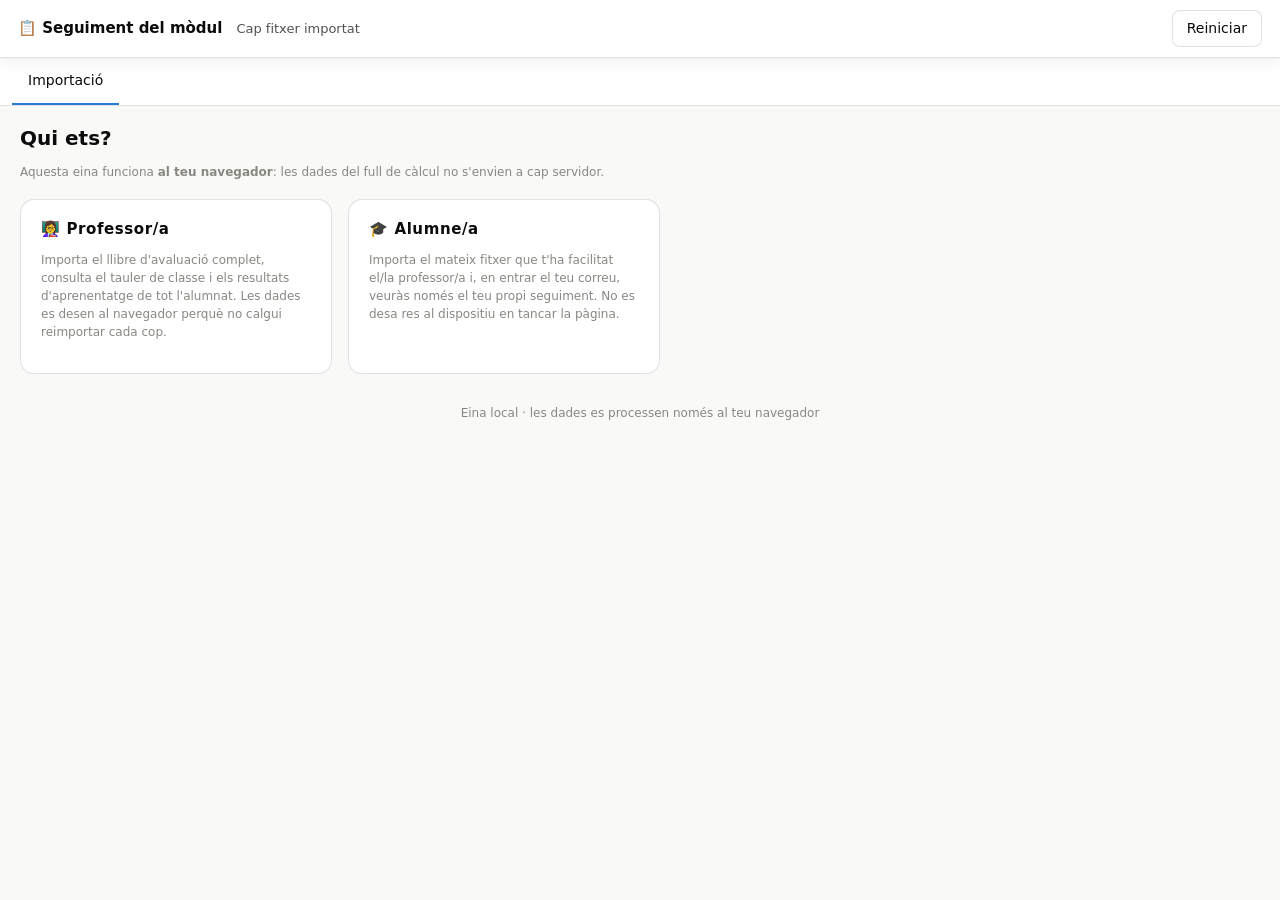
==== seguiment-modul.html @ a94e177a "Afegeix eina de seguiment de RA per al mòdul (avaluació competencial FP) Nova eina local (seguiment-" ====
<!doctype html>
<html lang="ca">
<head>
<meta charset="utf-8">
<meta name="viewport" content="width=device-width, initial-scale=1">
<title>Seguiment del mòdul — Resultats d'aprenentatge</title>
<script src="js/vendor/xlsx.full.min.js"></script>
<script src="js/vendor/chart.umd.js"></script>
<style>
:root{
  color-scheme: light dark;
  --plane:#f9f9f7; --surface:#ffffff; --surface-2:#f3f3f0;
  --text:#0b0b0b; --text-2:#52514e; --muted:#898781;
  --grid:#e1e0d9; --axis:#c3c2b7; --border:rgba(11,11,11,0.12);
  --s1:#2a78d6; --s2:#eb6834; --s3:#1baf7a; --s4:#eda100;
  --ok:#0ca30c; --bad:#d03b3b;
  --shadow:0 1px 2px rgba(0,0,0,.04),0 4px 16px rgba(0,0,0,.06);
}
@media (prefers-color-scheme: dark){
  :root:not([data-theme="light"]){
    --plane:#0d0d0d; --surface:#1a1a19; --surface-2:#222220;
    --text:#ffffff; --text-2:#c3c2b7; --muted:#898781;
    --grid:#2c2c2a; --axis:#383835; --border:rgba(255,255,255,0.14);
    --s1:#3987e5; --s2:#d95926; --s3:#199e70; --s4:#c98500;
    --ok:#0ca30c; --bad:#e66767;
    --shadow:0 1px 2px rgba(0,0,0,.3),0 6px 20px rgba(0,0,0,.4);
  }
}
*{box-sizing:border-box}
body{margin:0;background:var(--plane);color:var(--text);
  font:14px/1.5 system-ui,-apple-system,"Segoe UI",sans-serif}
h1,h2,h3{margin:0 0 .4em;line-height:1.25}
h1{font-size:20px}h2{font-size:16px}h3{font-size:13px;color:var(--text-2);text-transform:uppercase;letter-spacing:.04em}
a{color:var(--s1)}
button,select,input{font:inherit}
button{cursor:pointer;border:1px solid var(--border);background:var(--surface);color:var(--text);
  padding:7px 14px;border-radius:8px;transition:background .12s}
button:hover{background:var(--surface-2)}
button.primary{background:var(--s1);border-color:var(--s1);color:#fff}
button.primary:hover{filter:brightness(1.06)}
button:disabled{opacity:.45;cursor:not-allowed}
input[type=text],input[type=email],input[type=number],select,textarea{
  border:1px solid var(--border);background:var(--surface);color:var(--text);
  padding:6px 9px;border-radius:7px;width:100%}
header.top{position:sticky;top:0;z-index:20;background:var(--surface);border-bottom:1px solid var(--border);
  padding:10px 18px;display:flex;gap:14px;align-items:center;flex-wrap:wrap;box-shadow:var(--shadow)}
header.top .brand{font-weight:700;font-size:15px;white-space:nowrap}
header.top .course{color:var(--text-2);font-size:13px}
header.top .spacer{flex:1}
.rolebadge{font-size:11px;padding:2px 9px;border-radius:999px;background:var(--surface-2);color:var(--text-2);font-weight:600}
nav.tabs{display:flex;gap:4px;padding:0 12px;background:var(--surface);border-bottom:1px solid var(--border);flex-wrap:wrap}
nav.tabs button{border:none;border-radius:0;background:transparent;padding:12px 16px;color:var(--text-2);
  border-bottom:2px solid transparent;font-weight:500}
nav.tabs button.active{color:var(--text);border-bottom-color:var(--s1)}
nav.tabs button[hidden]{display:none}
main{padding:20px;max-width:1280px;margin:0 auto}
.view{display:none}.view.active{display:block}
.grid{display:grid;gap:16px}
.cards{grid-template-columns:repeat(auto-fit,minmax(150px,1fr))}
.card{background:var(--surface);border:1px solid var(--border);border-radius:12px;padding:16px;box-shadow:var(--shadow)}
.stat .v{font-size:26px;font-weight:700;font-variant-numeric:tabular-nums}
.stat .l{color:var(--muted);font-size:12px;margin-top:2px}
.chartbox{background:var(--surface);border:1px solid var(--border);border-radius:12px;padding:16px;box-shadow:var(--shadow)}
.chartbox canvas{max-width:100%}
.row2{grid-template-columns:1fr 1fr}
@media(max-width:880px){.row2{grid-template-columns:1fr}}
table{border-collapse:collapse;width:100%;font-size:13px}
th,td{text-align:left;padding:7px 9px;border-bottom:1px solid var(--grid)}
th{color:var(--text-2);font-weight:600;cursor:pointer;white-space:nowrap;position:sticky;top:0;background:var(--surface)}
td.num,th.num{text-align:right;font-variant-numeric:tabular-nums}
.tablewrap{overflow-x:auto;background:var(--surface);border:1px solid var(--border);border-radius:12px;box-shadow:var(--shadow)}
.pill{display:inline-block;padding:2px 8px;border-radius:999px;font-size:12px;font-weight:600;white-space:nowrap}
.pill.ok{background:color-mix(in srgb,var(--ok) 18%,transparent);color:var(--ok)}
.pill.bad{background:color-mix(in srgb,var(--bad) 16%,transparent);color:var(--bad)}
.pill.nd{background:var(--surface-2);color:var(--muted)}
.toolbar{display:flex;gap:10px;flex-wrap:wrap;align-items:center;margin-bottom:14px}
.toolbar .grow{flex:1;min-width:180px}
.hint{color:var(--muted);font-size:12px}
.dropzone{border:2px dashed var(--axis);border-radius:14px;padding:44px;text-align:center;background:var(--surface);cursor:pointer}
.dropzone.drag{border-color:var(--s1);background:color-mix(in srgb,var(--s1) 8%,var(--surface))}
.heat td{text-align:center;font-variant-numeric:tabular-nums;border:1px solid var(--surface);padding:5px 6px;font-size:12px}
.heat th{font-size:11px}
.heat th.sn{text-align:left;position:sticky;left:0;background:var(--surface);z-index:2}
.heat td.sn{text-align:left;position:sticky;left:0;background:var(--surface);font-weight:600;z-index:1}
.notice{background:color-mix(in srgb,var(--s4) 14%,var(--surface));border:1px solid color-mix(in srgb,var(--s4) 40%,transparent);
  padding:10px 14px;border-radius:10px;font-size:13px;margin-bottom:14px}
.warn{background:color-mix(in srgb,var(--bad) 12%,var(--surface));border:1px solid color-mix(in srgb,var(--bad) 35%,transparent);
  padding:10px 14px;border-radius:10px;font-size:13px;margin-bottom:14px}
.roles{display:grid;grid-template-columns:1fr 1fr;gap:16px;max-width:640px;margin:18px 0}
@media(max-width:640px){.roles{grid-template-columns:1fr}}
.rolecard{background:var(--surface);border:1px solid var(--border);border-radius:14px;padding:20px;text-align:left;cursor:pointer}
.rolecard:hover{border-color:var(--s1)}
.rolecard h3{margin-top:0;color:var(--text);text-transform:none;font-size:15px}
.login{max-width:380px;margin:30px auto;text-align:center}
.login .card{text-align:left}
.foot{color:var(--muted);font-size:12px;margin-top:30px;text-align:center}
.tag{display:inline-block;background:var(--surface-2);border:1px solid var(--border);border-radius:6px;padding:1px 6px;font-size:11px;color:var(--text-2)}
.ralabel{font-weight:600}
.raweight{color:var(--muted);font-size:11px}
.incident{border-left:3px solid var(--border);padding:6px 10px;margin-bottom:6px;border-radius:4px;background:var(--surface-2)}
.incident.pos{border-left-color:var(--ok)}
.incident.neg{border-left-color:var(--bad)}
.linktable input[type=number]{width:64px}
.big{font-size:34px;font-weight:700}
</style>
</head>
<body>
<header class="top">
  <span class="brand">📋 Seguiment del mòdul</span>
  <span class="course" id="courseLabel">Cap fitxer importat</span>
  <span class="rolebadge" id="roleBadge" hidden></span>
  <span class="spacer"></span>
  <button id="btnReimport" hidden>Importar un altre fitxer</button>
  <button id="btnReset" title="Esborra dades i configuració desades">Reiniciar</button>
</header>
<nav class="tabs" id="tabs">
  <button data-v="import" class="active">Importació</button>
  <button data-v="dash" hidden>Tauler</button>
  <button data-v="ra" hidden>Resultats d'aprenentatge</button>
  <button data-v="config" hidden>Configuració</button>
  <button data-v="myview" hidden>El meu seguiment</button>
</nav>
<main>

<!-- IMPORT -->
<section class="view active" id="v-import">
  <div id="rolePick">
    <h1>Qui ets?</h1>
    <p class="hint">Aquesta eina funciona <b>al teu navegador</b>: les dades del full de càlcul no s'envien a cap servidor.</p>
    <div class="roles">
      <div class="rolecard" id="pickTeacher">
        <h3>👩‍🏫 Professor/a</h3>
        <p class="hint">Importa el llibre d'avaluació complet, consulta el tauler de classe i els resultats d'aprenentatge de tot l'alumnat. Les dades es desen al navegador perquè no calgui reimportar cada cop.</p>
      </div>
      <div class="rolecard" id="pickStudent">
        <h3>🎓 Alumne/a</h3>
        <p class="hint">Importa el mateix fitxer que t'ha facilitat el/la professor/a i, en entrar el teu correu, veuràs només el teu propi seguiment. No es desa res al dispositiu en tancar la pàgina.</p>
      </div>
    </div>
  </div>
  <div id="importArea" hidden>
    <h1>Importació del llibre d'avaluació</h1>
    <p class="hint">Importa el fitxer <b>.xlsx</b> del mòdul (pestanyes tipus «AVALUACIÓ»/«RESUM RAs», i opcionalment Assistència, Compromís i professionalitat, Material i Incidències).</p>
    <div class="dropzone" id="dropzone">
      <input type="file" id="fileInput" accept=".xlsx,.xls" hidden>
      <p style="font-size:16px;margin:0 0 6px"><b>Arrossega el fitxer aquí</b> o fes clic per seleccionar-lo</p>
    </div>
    <div id="sheetPickWrap" style="margin-top:14px" hidden>
      <label>S'han trobat diverses pestanyes amb estructura de RA. Quina vols fer servir?
        <select id="sheetPick"></select></label>
      <button id="sheetPickApply" class="primary" style="margin-top:8px">Utilitza aquesta pestanya</button>
    </div>
    <div id="importSummary" style="margin-top:18px"></div>
  </div>
</section>

<!-- DASHBOARD -->
<section class="view" id="v-dash">
  <h1>Tauler de classe</h1>
  <div class="grid cards" id="kpis" style="margin-bottom:16px"></div>
  <div class="grid row2" style="margin-bottom:16px">
    <div class="chartbox"><h3>Mitjana de classe per RA (sobre 10)</h3><canvas id="chRa" height="220"></canvas></div>
    <div class="chartbox"><h3>Assoliment del mòdul (global)</h3><canvas id="chDist" height="220"></canvas></div>
  </div>
  <div class="chartbox" style="margin-bottom:16px"><h3>Rànquing per nota global (sobre 10)</h3><canvas id="chRank" height="420"></canvas></div>

  <h2 style="margin-top:26px">Llistat de l'alumnat</h2>
  <div class="toolbar">
    <input class="grow" type="text" id="dashSearch" placeholder="Cerca per nom o cognoms…">
    <select id="dashLevel"><option value="">Tots</option><option value="ok">Assolit</option><option value="bad">No assolit</option></select>
    <button id="dashExportCsv">Exporta taula (CSV)</button>
  </div>
  <div class="tablewrap"><table id="dashTable"></table></div>

  <h2 style="margin-top:26px">Mapa de calor — alumnat &times; RA (nota sobre 10)</h2>
  <div class="tablewrap"><table class="heat" id="heatTable"></table></div>
</section>

<!-- RA -->
<section class="view" id="v-ra">
  <h1>Resultats d'aprenentatge</h1>
  <p class="hint">Nota calculada per l'excel a partir dels percentatges de cada activitat. «Assolit» = nota ≥ llindar (configurable a Configuració).</p>
  <div class="tablewrap" id="raDefTable" style="margin-bottom:18px"></div>
  <div class="toolbar">
    <button id="raExportCsv">Exporta la taula (CSV)</button>
  </div>
  <div class="tablewrap"><table id="raTable"></table></div>
  <div class="chartbox" style="margin-top:18px"><h3>Assoliment per RA (nombre d'alumnes)</h3><canvas id="chRaDist" height="240"></canvas></div>
</section>

<!-- CONFIG -->
<section class="view" id="v-config">
  <h1>Configuració</h1>
  <div class="card" style="margin-bottom:18px">
    <h2>Dades generals</h2>
    <div style="display:flex;gap:16px;flex-wrap:wrap;align-items:end">
      <label style="flex:1;min-width:220px">Nom del mòdul (per a les pantalles)
        <input type="text" id="subjectInput"></label>
      <label style="width:160px">Llindar d'assoliment (/10)
        <input type="number" id="thInput" min="0" max="10" step="0.1"></label>
      <button id="cfgSave" class="primary">Desa</button>
    </div>
    <label style="display:block;margin-top:12px"><input type="checkbox" id="optShowClass" style="width:auto;margin-right:6px">Mostrar la mitjana de la classe a la vista de l'alumnat</label>
  </div>
  <div class="card" style="margin-bottom:18px" id="sheetInfoCard">
    <h2>Pestanya de notes utilitzada</h2>
    <div id="sheetInfoBox"></div>
  </div>
  <div class="card">
    <h2>Vincles amb altres pestanyes</h2>
    <p class="hint">L'alumnat d'Assistència, Compromís i professionalitat i Material es vincula automàticament (per ordre de fila o pel nom). Revisa i corregeix aquí si cal (número de fila de dades a la pestanya corresponent, començant per 1).</p>
    <div class="tablewrap"><table class="linktable" id="linkTable"></table></div>
  </div>
</section>

<!-- MY VIEW -->
<section class="view" id="v-myview">
  <div id="teacherPicker" hidden>
    <h1>El meu seguiment — previsualització</h1>
    <label>Tria un alumne/a:
      <select id="previewSelect"></select></label>
  </div>
  <div id="studentLogin" class="login" hidden>
    <h1>El meu seguiment</h1>
    <div class="card">
      <p>Introdueix el teu correu electrònic per veure el teu propi seguiment.</p>
      <input type="email" id="loginEmail" placeholder="nom.cognom@institut.cat">
      <button class="primary" id="loginBtn" style="margin-top:10px;width:100%">Entra</button>
      <p class="hint" id="loginMsg" style="margin-top:8px"></p>
    </div>
  </div>
  <div id="myContent"></div>
</section>

<div class="foot">Eina local · les dades es processen només al teu navegador</div>
</main>

<script>
"use strict";
const $=(s,r=document)=>r.querySelector(s), $$=(s,r=document)=>[...r.querySelectorAll(s)];
const esc=s=>String(s==null?"":s).replace(/&/g,"&amp;").replace(/</g,"&lt;").replace(/>/g,"&gt;").replace(/"/g,"&quot;");
const cssv=n=>getComputedStyle(document.body).getPropertyValue(n).trim();
const ZW_RE=new RegExp("["+[0x200b,0x200c,0x200d,0xfeff].map(c=>String.fromCharCode(c)).join("")+"]","g");
const clean=s=>String(s==null?"":s).replace(ZW_RE,"").replace(/\s+/g," ").trim();
function toNum(v){
  if(v==null||v==="") return null;
  if(typeof v==="number") return isFinite(v)?v:null;
  if(v instanceof Date) return null;
  const s=String(v).trim();
  if(/^#/.test(s)) return null;
  const pm=s.match(/(-?[\d.,]+)\s*%/);
  if(pm){ const n=parseFloat(pm[1].replace(",",".")); return isNaN(n)?null:n/100; }
  const n=parseFloat(s.replace(",","."));
  return isNaN(n)?null:n;
}
function fmt1(x){ return x==null||isNaN(x)?"—":x.toFixed(1); }
const DIACRITIC_RE=new RegExp("["+String.fromCharCode(0x0300)+"-"+String.fromCharCode(0x036f)+"]","g");
function normName(s){ return String(s||"").normalize("NFD").replace(DIACRITIC_RE,"").toLowerCase().replace(/\s+/g," ").trim(); }
function nameTokens(s){ return normName(s).split(" ").filter(Boolean); }
function namesMatch(a,b){
  const ta=new Set(nameTokens(a)), tb=nameTokens(b);
  if(!ta.size||!tb.length) return false;
  let hit=0; tb.forEach(t=>{ if(ta.has(t)) hit++; });
  return hit>=Math.min(ta.size,tb.length) && hit/Math.max(ta.size,tb.length)>=0.5;
}
function fmtDate(v){
  if(v instanceof Date && !isNaN(v)) return v.toLocaleDateString("ca-ES");
  return v==null?"":String(v);
}

let STATE=null, ROLE=null, CHARTS={}, sortKey="global", sortDir=-1, myIdx=null, lastAb=null;

/* ============ PARSING ============ */
function findRaTitleRow(rows){
  for(let r=0;r<Math.min(rows.length,60);r++){
    const row=rows[r]||[]; let hasRA=false, hasTotal=false;
    row.forEach(c=>{ const t=clean(c); if(/^ra\s*\d/i.test(t)) hasRA=true; if(/^total/i.test(t)) hasTotal=true; });
    if(hasRA && hasTotal) return r;
  }
  return -1;
}
function parseRaSheet(rows, titleRowIdx){
  const titleRow=rows[titleRowIdx]||[], tasksRow=rows[titleRowIdx+1]||[], weightsRow=rows[titleRowIdx+3]||[];
  const dataStart=titleRowIdx+4;
  const ncols=Math.max(titleRow.length,tasksRow.length,weightsRow.length);
  let raGroups=[], current=null, globalCol=null, recoveryCol=null, obsCol=null, emailCol=null, seenFirstRA=false;
  for(let c=2;c<ncols;c++){
    const t=clean(titleRow[c]);
    if(/^ra\s*\d/i.test(t)){
      seenFirstRA=true;
      if(current) raGroups.push(current);
      const codeMatch=t.match(/^ra\s*\d+/i);
      current={id:"RA"+(raGroups.length+1),code:(codeMatch?codeMatch[0].replace(/\s+/g,""):"RA"+(raGroups.length+1)).toUpperCase(),label:t,tasks:[],totalCol:null};
    } else if(current && /total/i.test(t)){
      current.totalCol=c; raGroups.push(current); current=null; continue;
    } else if(!current && seenFirstRA && /^total\b/i.test(t) && !/ra/i.test(t)){ globalCol=c; continue; }
    else if(/recuperar/i.test(t)){ recoveryCol=c; continue; }
    else if(/observ/i.test(t)){ obsCol=c; continue; }
    else if(!seenFirstRA){
      const lbl=clean(titleRow[c])||clean(tasksRow[c])||clean(weightsRow[c]);
      if(/correu|email/i.test(lbl)) emailCol=c;
    }
    if(current){ const tn=clean(tasksRow[c]); if(tn) current.tasks.push({name:tn,weight:toNum(weightsRow[c]),col:c}); }
  }
  const students=[];
  for(let r=dataStart;r<rows.length;r++){
    const row=rows[r]||[];
    const cognoms=clean(row[0]), nom=clean(row[1]);
    if(!cognoms && !nom) continue;
    const st={idx:students.length,cognoms,nom,fullName:(nom+" "+cognoms).trim(),
      email: emailCol!=null? clean(row[emailCol]).toLowerCase() : "",
      raScore:{}, taskVals:{}};
    raGroups.forEach(g=>{
      st.taskVals[g.id]=g.tasks.map(tk=>toNum(row[tk.col]));
      st.raScore[g.id]= g.totalCol!=null? toNum(row[g.totalCol]) : null;
    });
    st.global = globalCol!=null? toNum(row[globalCol]) : null;
    st.recovery = recoveryCol!=null? clean(row[recoveryCol]) : "";
    st.observations = obsCol!=null? clean(row[obsCol]) : "";
    students.push(st);
  }
  return {raGroups, globalCol, recoveryCol, obsCol, emailCol, students};
}
function findRow(rows,test){ for(let r=0;r<rows.length;r++){ if(test(rows[r]||[])) return r; } return -1; }

function parseAssistencia(rows){
  const hdr=findRow(rows,row=>row.some(c=>/total\s*absentisme/i.test(clean(c))));
  if(hdr<0) return null;
  let absCol=null,perduaCol=null;
  (rows[hdr]||[]).forEach((c,i)=>{ const t=clean(c); if(/total\s*absentisme/i.test(t)) absCol=i; if(/p[eè]rdua/i.test(t)) perduaCol=i; });
  const dataStart=hdr+3, list=[];
  for(let r=dataStart;r<rows.length;r++){
    const row=rows[r]||[]; if(row[0]==null||row[0]==="") continue;
    list.push({absences: absCol!=null?(toNum(row[absCol])||0):null, lost: perduaCol!=null? /^s[ií]$/i.test(clean(row[perduaCol])) : false});
  }
  return list;
}
function parseCompromis(rows){
  const hdr=findRow(rows,row=>{ const t=row.map(clean); return t.some(x=>/^bon$/i.test(x)) && t.some(x=>/^millorar$/i.test(x)) && t.some(x=>/^sense$/i.test(x)); });
  if(hdr<0) return null;
  let bonCol,millCol,senseCol,compCol,assistCol,totCol;
  (rows[hdr]||[]).forEach((v,i)=>{ const t=clean(v);
    if(/^bon$/i.test(t)) bonCol=i; else if(/^millorar$/i.test(t)) millCol=i; else if(/^sense$/i.test(t)) senseCol=i;
    else if(/^compromís/i.test(t)) compCol=i; else if(/^assist[eè]ncia$/i.test(t)) assistCol=i; else if(/^total$/i.test(t)) totCol=i; });
  const dataStart=hdr+2, list=[];
  for(let r=dataStart;r<rows.length;r++){
    const row=rows[r]||[]; const nom=clean(row[1]);
    if(row[0]==null||row[0]==="") continue;
    list.push({nom, bon:toNum(row[bonCol]), millorar:toNum(row[millCol]), sense:toNum(row[senseCol]),
      compromisScore:toNum(row[compCol]), assistenciaScore:toNum(row[assistCol]), total:toNum(row[totCol])});
  }
  return list;
}
function parseMaterial(rows){
  const hdr=findRow(rows,row=>row.some(v=>/^mitjana$/i.test(clean(v))));
  if(hdr<0) return null;
  let mitjanaCol=null;
  (rows[hdr]||[]).forEach((v,i)=>{ if(/^mitjana$/i.test(clean(v))) mitjanaCol=i; });
  const dataStart=hdr+2, list=[];
  for(let r=dataStart;r<rows.length;r++){
    const row=rows[r]||[]; const nom=clean(row[0]);
    if(!nom) continue;
    list.push({nom, mitjana: mitjanaCol!=null? toNum(row[mitjanaCol]) : null});
  }
  return list;
}
function parseIncidencies(rows){
  const hdr=findRow(rows,row=>row.some(v=>/nom.*alumne/i.test(clean(v))));
  if(hdr<0) return null;
  let dateCol,nameCol,posCol,negCol,reasonCol,typeCol;
  (rows[hdr]||[]).forEach((v,i)=>{ const t=clean(v);
    if(/^data/i.test(t)) dateCol=i; else if(/nom.*alumne/i.test(t)) nameCol=i;
    else if(/positiva/i.test(t)) posCol=i; else if(/negativa/i.test(t)) negCol=i;
    else if(/motiu/i.test(t)) reasonCol=i; else if(/tipus/i.test(t)) typeCol=i; });
  const dataStart=hdr+1, list=[];
  for(let r=dataStart;r<rows.length;r++){
    const row=rows[r]||[]; const name=clean(row[nameCol]);
    if(!name) continue;
    list.push({name, date:row[dateCol], positive:!!toNum(row[posCol]), negative:!!toNum(row[negCol]),
      reason:clean(row[reasonCol]), type:clean(row[typeCol])});
  }
  return list;
}
function parseContacte(rows){
  const hdr=findRow(rows,row=>row.some(v=>/^alumne\/a$/i.test(clean(v))));
  if(hdr<0) return null;
  let nameCol=null,emailCol=null;
  (rows[hdr]||[]).forEach((v,i)=>{ const t=clean(v); if(/^alumne\/a$/i.test(t)) nameCol=i; if(/adre[çc]a electr[oò]nica alumne/i.test(t)) emailCol=i; });
  if(emailCol==null) return null;
  const dataStart=hdr+1, map={};
  for(let r=dataStart;r<rows.length;r++){
    const row=rows[r]||[]; const name=clean(row[nameCol]), email=clean(row[emailCol]);
    if(name && email) map[normName(name)]=email.toLowerCase();
  }
  return map;
}

function sheetRows(wb,name){ return XLSX.utils.sheet_to_json(wb.Sheets[name],{header:1,raw:true,defval:null}); }

function analyzeWorkbook(wb){
  const candidates=[];
  wb.SheetNames.forEach(name=>{
    const rows=sheetRows(wb,name);
    const tr=findRaTitleRow(rows);
    if(tr<0) return;
    const parsed=parseRaSheet(rows,tr);
    candidates.push({name, titleRowIdx:tr, nStudents:parsed.students.length});
  });
  return candidates;
}

function parseWorkbook(ab, chosenSheetName){
  const wb=XLSX.read(ab,{type:"array",cellDates:true});
  const candidates=analyzeWorkbook(wb);
  if(!candidates.length) throw new Error("No s'ha trobat cap pestanya amb estructura de RA (files amb «RA 1», «RA 2»… i columnes «TOTAL RA»).");
  let chosen = chosenSheetName? candidates.find(c=>c.name===chosenSheetName) : null;
  if(!chosen) chosen = candidates.slice().sort((a,b)=>b.nStudents-a.nStudents)[0];
  const rows=sheetRows(wb,chosen.name);
  const ra=parseRaSheet(rows,chosen.titleRowIdx);
  if(!ra.students.length) throw new Error("La pestanya «"+chosen.name+"» no té cap alumne/a amb dades.");

  let titleCell="";
  for(let r=0;r<3;r++){ const v=clean((rows[r]||[])[0]); if(v){ titleCell=v; break; } }

  const attendance = wb.SheetNames.includes("Assistència")? parseAssistencia(sheetRows(wb,"Assistència")) : null;
  const compromis = wb.SheetNames.includes("Compromís i professionalitat")? parseCompromis(sheetRows(wb,"Compromís i professionalitat")) : null;
  const material = wb.SheetNames.includes("Material")? parseMaterial(sheetRows(wb,"Material")) : null;
  const incidents = wb.SheetNames.includes("Incidències")? parseIncidencies(sheetRows(wb,"Incidències")) : null;
  const contacteMap = wb.SheetNames.includes("Contacte")? parseContacte(sheetRows(wb,"Contacte")) : null;

  function bestNameIndex(list, fullName, nom){
    if(!list) return -1;
    let exact=-1, ambiguous=false;
    list.forEach((it,i)=>{ if(it.nom && normName(it.nom)===normName(nom)){ if(exact>=0) ambiguous=true; exact=i; } });
    if(exact>=0 && !ambiguous) return exact;
    return -1;
  }

  ra.students.forEach((s,i)=>{
    s.attIdx = attendance && attendance[i] ? i : -1;
    s.matIdx = material ? bestNameIndex(material, s.fullName, s.nom) : -1;
    if(s.matIdx<0 && material && material[i]) s.matIdx=i;
    s.compIdx = compromis ? bestNameIndex(compromis, s.fullName, s.nom) : -1;
    if(s.compIdx<0 && compromis && compromis[i]) s.compIdx=i;
    if(!s.email && contacteMap){
      const key=Object.keys(contacteMap).find(k=>namesMatch(k,s.fullName));
      if(key) s.email=contacteMap[key];
    }
    s.incidents = incidents? incidents.filter(inc=>namesMatch(inc.name,s.fullName)) : [];
  });

  return {
    courseName: titleCell || chosen.name,
    sheetUsed: chosen.name,
    candidates,
    raGroups: ra.raGroups,
    recoveryPresent: ra.recoveryCol!=null,
    obsPresent: ra.obsCol!=null,
    emailPresent: ra.emailCol!=null,
    students: ra.students,
    attendance, compromis, material, incidents,
  };
}

/* ============ STATE / PERSISTENCE ============ */
function storeKey(){ return "seguimentra:"+(STATE?STATE.courseName:"default"); }
function saveState(){
  if(!STATE || ROLE!=="teacher") return;
  const cfg={subject:STATE.subject, threshold:STATE.threshold, sheetUsed:STATE.sheetUsed,
    showClassAvg:STATE.showClassAvg, linkOverrides:STATE.linkOverrides};
  try{ localStorage.setItem(storeKey(), JSON.stringify(cfg)); localStorage.setItem("seguimentra:last", storeKey()); }catch(e){}
}
function loadSavedConfig(courseName){
  try{ return JSON.parse(localStorage.getItem("seguimentra:"+courseName)); }catch(e){ return null; }
}
function loadLast(){
  if(ROLE!=="teacher") return false;
  try{
    const k=localStorage.getItem("seguimentra:last");
    if(!k) return false;
    const bytesKey="seguimentra:lastfile";
    const ab64=localStorage.getItem(bytesKey);
    if(!ab64) return false;
    const bin=atob(ab64); const bytes=new Uint8Array(bin.length);
    for(let i=0;i<bin.length;i++) bytes[i]=bin.charCodeAt(i);
    const raw=parseWorkbook(bytes.buffer);
    const cfg=loadSavedConfig(raw.courseName);
    buildState(raw,cfg);
    refreshAll(); show("dash");
    return true;
  }catch(e){ return false; }
}
function buildState(raw,cfg){
  STATE=raw;
  STATE.subject = (cfg&&cfg.subject) || raw.courseName;
  STATE.threshold = (cfg&&cfg.threshold!=null)? cfg.threshold : 5;
  STATE.showClassAvg = cfg? !!cfg.showClassAvg : false;
  STATE.linkOverrides = (cfg&&cfg.linkOverrides) || {};
  if(cfg && cfg.sheetUsed && cfg.sheetUsed!==raw.sheetUsed){ /* user may re-pick later */ }
  applyOverrides();
  recompute();
}
function applyOverrides(){
  STATE.students.forEach(s=>{
    const o=STATE.linkOverrides[s.email||s.fullName];
    if(!o) return;
    if(o.att!=null) s.attIdx = o.att>0? o.att-1 : -1;
    if(o.mat!=null) s.matIdx = o.mat>0? o.mat-1 : -1;
    if(o.comp!=null) s.compIdx = o.comp>0? o.comp-1 : -1;
  });
}

/* ============ COMPUTATION ============ */
function recompute(){
  const th=STATE.threshold;
  STATE.students.forEach(s=>{
    const vals=STATE.raGroups.map(g=>s.raScore[g.id]).filter(v=>v!=null);
    s.globalEff = s.global!=null? s.global : (vals.length? vals.reduce((a,b)=>a+b,0)/vals.length : null);
    s.globalIsFallback = s.global==null && vals.length>0;
    s.assolit = s.globalEff!=null? s.globalEff>=th : null;
    s.attendance = (STATE.attendance && s.attIdx>=0)? STATE.attendance[s.attIdx] : null;
    s.material = (STATE.material && s.matIdx>=0)? STATE.material[s.matIdx] : null;
    s.compromis = (STATE.compromis && s.compIdx>=0)? STATE.compromis[s.compIdx] : null;
  });
  STATE.classRaAvg={};
  STATE.raGroups.forEach(g=>{
    const vs=STATE.students.map(s=>s.raScore[g.id]).filter(v=>v!=null);
    STATE.classRaAvg[g.id]= vs.length? vs.reduce((a,b)=>a+b,0)/vs.length : null;
  });
  const gv=STATE.students.map(s=>s.globalEff).filter(v=>v!=null);
  STATE.classGlobal = gv.length? gv.reduce((a,b)=>a+b,0)/gv.length : null;
}

/* ============ RENDERING ============ */
function show(v){
  $$("#tabs button").forEach(b=>b.classList.toggle("active",b.dataset.v===v));
  $$(".view").forEach(s=>s.classList.toggle("active",s.id==="v-"+v));
  if(v==="dash") renderDash();
  if(v==="ra") renderRa();
  if(v==="config") renderConfig();
  if(v==="myview") renderMyViewTab();
}
function destroyChart(k){ if(CHARTS[k]){ CHARTS[k].destroy(); delete CHARTS[k]; } }
const CHART_BASE=()=>({responsive:true,maintainAspectRatio:true,
  plugins:{legend:{labels:{color:cssv("--text-2"),font:{size:12}}}},
  scales:{x:{ticks:{color:cssv("--muted"),font:{size:11}},grid:{color:cssv("--grid")}},
          y:{ticks:{color:cssv("--muted"),font:{size:11}},grid:{color:cssv("--grid")}}}});

function refreshAll(){
  $("#courseLabel").textContent=STATE.subject+" · "+STATE.students.length+" alumnes · "+STATE.raGroups.length+" RA · pestanya «"+STATE.sheetUsed+"»";
  $("#roleBadge").hidden=false;
  $("#roleBadge").textContent = ROLE==="teacher"?"Mode professor/a":"Mode alumnat";
  $("#btnReimport").hidden=false;
  renderImportSummary();
  if(ROLE==="teacher"){ $$('nav.tabs button[data-v="dash"],nav.tabs button[data-v="ra"],nav.tabs button[data-v="config"],nav.tabs button[data-v="myview"]').forEach(b=>b.hidden=false); }
  else { $$('nav.tabs button[data-v="dash"],nav.tabs button[data-v="ra"],nav.tabs button[data-v="config"]').forEach(b=>b.hidden=true); $('nav.tabs button[data-v="myview"]').hidden=false; }
}

function renderImportSummary(){
  const el=$("#importSummary"); if(!STATE){ el.innerHTML=""; return; }
  const warn = STATE.candidates.length>1 ? `<div class="notice">S'han trobat ${STATE.candidates.length} pestanyes amb estructura de RA. S'ha triat «${esc(STATE.sheetUsed)}» (${STATE.students.length} alumnes amb dades). Pots canviar-ho a dalt.</div>` : "";
  const missing=[];
  if(!STATE.attendance) missing.push("Assistència");
  if(!STATE.compromis) missing.push("Compromís i professionalitat");
  if(!STATE.material) missing.push("Material");
  if(!STATE.incidents) missing.push("Incidències");
  const missWarn = missing.length? `<p class="hint">Pestanyes no trobades (s'ometen): ${missing.join(", ")}.</p>` : "";
  const emailWarn = !STATE.students.some(s=>s.email) ? `<div class="notice">Cap alumne/a té un correu detectat (columna «Correu»/«Email» al full de notes, o pestanya «Contacte»). L'accés per correu de l'alumnat no funcionarà fins que n'hi hagi.</div>` : "";
  el.innerHTML = warn + `
   <div class="grid cards">
     <div class="card stat"><div class="v">${STATE.students.length}</div><div class="l">alumnes</div></div>
     <div class="card stat"><div class="v">${STATE.raGroups.length}</div><div class="l">resultats d'aprenentatge</div></div>
     <div class="card stat"><div class="v">${fmt1(STATE.classGlobal)}</div><div class="l">mitjana de classe /10</div></div>
   </div>
   <p style="margin-top:14px"><b>RA detectats:</b></p>
   <ol class="hint">${STATE.raGroups.map(g=>`<li><b>${esc(g.code)}</b> — ${esc(g.label)} <span class="tag">${g.tasks.length} activitats</span></li>`).join("")}</ol>
   ${missWarn}${emailWarn}
   <p style="margin-top:12px">${ROLE==="teacher"? "Ves al <b>Tauler</b> o als <b>Resultats d'aprenentatge</b>." : "Ves a <b>El meu seguiment</b> i introdueix el teu correu."}</p>`;
}

/* ---- DASH ---- */
function renderKpis(){
  const n=STATE.students.length, ok=STATE.students.filter(s=>s.assolit===true).length;
  const risk=STATE.students.filter(s=>s.globalEff!=null && s.globalEff<STATE.threshold-1.5).length;
  const lost=STATE.students.filter(s=>s.attendance && s.attendance.lost).length;
  const k=[["Mitjana de classe",fmt1(STATE.classGlobal)],
    ["% d'assoliment", n? Math.round(ok/n*100)+"%":"—"],
    ["Alumnat en risc (nota molt baixa)",risk],
    ["Pèrdua de convocatòria",lost]];
  $("#kpis").innerHTML=k.map(([l,v])=>`<div class="card stat"><div class="v">${v}</div><div class="l">${l}</div></div>`).join("");
}
function renderDash(){
  renderKpis();
  destroyChart("ra");
  CHARTS.ra=new Chart($("#chRa"),{type:"bar",data:{labels:STATE.raGroups.map(g=>g.code),
    datasets:[{label:"Mitjana classe",data:STATE.raGroups.map(g=>STATE.classRaAvg[g.id]==null?0:STATE.classRaAvg[g.id]),backgroundColor:cssv("--s1"),borderRadius:4}]},
    options:{...CHART_BASE(),plugins:{legend:{display:false}},scales:{y:{...CHART_BASE().scales.y,min:0,max:10,beginAtZero:true}}}});
  const ok=STATE.students.filter(s=>s.assolit===true).length, bad=STATE.students.filter(s=>s.assolit===false).length, nd=STATE.students.filter(s=>s.assolit==null).length;
  destroyChart("dist");
  CHARTS.dist=new Chart($("#chDist"),{type:"doughnut",data:{labels:["Assolit","No assolit","Sense dades"],
    datasets:[{data:[ok,bad,nd],backgroundColor:[cssv("--ok"),cssv("--bad"),cssv("--muted")]}]},
    options:{plugins:{legend:{position:"bottom",labels:{color:cssv("--text-2")}}}}});
  const rk=[...STATE.students].sort((a,b)=>(b.globalEff??-1)-(a.globalEff??-1));
  destroyChart("rank");
  CHARTS.rank=new Chart($("#chRank"),{type:"bar",data:{labels:rk.map(s=>s.fullName),
    datasets:[{label:"Nota global",data:rk.map(s=>s.globalEff==null?0:s.globalEff),
      backgroundColor:rk.map(s=>s.assolit==null?cssv("--muted"):s.assolit?cssv("--ok"):cssv("--bad")),borderRadius:4}]},
    options:{...CHART_BASE(),indexAxis:"y",plugins:{legend:{display:false}},scales:{x:{...CHART_BASE().scales.x,min:0,max:10,beginAtZero:true}}}});
  renderDashTable(); renderHeat();
}
function sortRows(rows){
  return rows.sort((a,b)=>{
    if(sortKey==="fullName") return sortDir*a.fullName.localeCompare(b.fullName);
    let x=a[sortKey], y=b[sortKey]; x=x==null?-Infinity:x; y=y==null?-Infinity:y;
    return sortDir*((x>y)-(x<y));
  });
}
function renderDashTable(){
  const q=($("#dashSearch").value||"").toLowerCase(), lv=$("#dashLevel").value;
  let rows=STATE.students.filter(s=>s.fullName.toLowerCase().includes(q) && (!lv || (lv==="ok"?s.assolit===true:s.assolit===false)));
  rows=sortRows(rows);
  const cols=[["fullName","Alumne/a"],["globalEff","Global"],...STATE.raGroups.map(g=>[g.id,g.code]),["material","Material"]];
  $("#dashTable").innerHTML=`<thead><tr>${cols.map(([k,l])=>`<th data-k="${k}" class="${k==="fullName"?"":"num"}">${l}${sortKey===k?(sortDir<0?" ▼":" ▲"):""}</th>`).join("")}<th>Assoliment</th></tr></thead>
   <tbody>${rows.map(s=>`<tr><td>${esc(s.fullName)}</td><td class="num">${fmt1(s.globalEff)}</td>${
     STATE.raGroups.map(g=>`<td class="num">${fmt1(s.raScore[g.id])}</td>`).join("")
   }<td class="num">${s.material&&s.material.mitjana!=null?fmt1(s.material.mitjana):"—"}</td>
   <td>${s.assolit==null?`<span class="pill nd">n/d</span>`:s.assolit?`<span class="pill ok">Assolit</span>`:`<span class="pill bad">No assolit</span>`}</td></tr>`).join("")}</tbody>`;
  $$("#dashTable th").forEach(th=>th.onclick=()=>{ const k=th.dataset.k; if(sortKey===k) sortDir*=-1; else{sortKey=k;sortDir=k==="fullName"?1:-1;} renderDashTable(); });
}
const BLUE=["#e8f1fd","#cde2fb","#9ec5f4","#6da7ec","#3987e5","#256abf","#184f95","#0d366b"];
function heatColor(p){ if(p==null) return "transparent"; const i=Math.min(BLUE.length-1,Math.max(0,Math.floor(p/10*BLUE.length))); return BLUE[i]; }
function renderHeat(){
  const hdr=STATE.raGroups.map(g=>`<th title="${esc(g.label)}">${esc(g.code)}</th>`).join("");
  const rows=[...STATE.students].sort((a,b)=>a.cognoms.localeCompare(b.cognoms)).map(s=>{
    const cells=STATE.raGroups.map(g=>{ const v=s.raScore[g.id]; const bg=heatColor(v); const dark=v!=null&&v>=5;
      return `<td style="background:${bg};color:${v==null?"var(--muted)":(dark?"#fff":"#0b0b0b")}">${v==null?"·":v.toFixed(1)}</td>`; }).join("");
    return `<tr><td class="sn">${esc(s.fullName)}</td>${cells}<td style="font-weight:700">${fmt1(s.globalEff)}</td></tr>`;
  }).join("");
  $("#heatTable").innerHTML=`<thead><tr><th class="sn">Alumne/a</th>${hdr}<th>Global</th></tr></thead><tbody>${rows}</tbody>`;
}
function dl(blob,name){ const u=URL.createObjectURL(blob); const a=document.createElement("a"); a.href=u; a.download=name; a.click(); setTimeout(()=>URL.revokeObjectURL(u),2000); }
$("#dashSearch").oninput=renderDashTable; $("#dashLevel").onchange=renderDashTable;
$("#dashExportCsv").onclick=()=>{
  const h=["Cognoms","Nom","Global",...STATE.raGroups.map(g=>g.code),"Material","Assoliment"];
  const rows=STATE.students.map(s=>[s.cognoms,s.nom,s.globalEff==null?"":s.globalEff.toFixed(2),
    ...STATE.raGroups.map(g=>s.raScore[g.id]==null?"":s.raScore[g.id].toFixed(2)),
    s.material&&s.material.mitjana!=null?s.material.mitjana.toFixed(2):"", s.assolit==null?"":(s.assolit?"Assolit":"No assolit")]);
  const csv=[h,...rows].map(r=>r.map(x=>`"${String(x).replace(/"/g,'""')}"`).join(";")).join("\n");
  dl(new Blob(["﻿"+csv],{type:"text/csv"}),"qualificacions_ra.csv");
};

/* ---- RA TAB ---- */
function renderRa(){
  $("#raDefTable").innerHTML=`<table><thead><tr><th>RA</th><th>Descripció</th><th>Activitats (pes)</th></tr></thead><tbody>${
    STATE.raGroups.map(g=>`<tr><td><span class="ralabel">${esc(g.code)}</span></td><td>${esc(g.label)}</td>
      <td>${g.tasks.map(t=>`<span class="tag">${esc(t.name)} <span class="raweight">${t.weight!=null?Math.round(t.weight*100)+"%":""}</span></span>`).join(" ")}</td></tr>`).join("")
  }</tbody></table>`;
  const rows=[...STATE.students].sort((a,b)=>a.cognoms.localeCompare(b.cognoms));
  $("#raTable").innerHTML=`<thead><tr><th>Alumne/a</th>${STATE.raGroups.map(g=>`<th title="${esc(g.label)}">${esc(g.code)}</th>`).join("")}<th>Global</th></tr></thead>
   <tbody>${rows.map(s=>`<tr><td>${esc(s.fullName)}</td>${STATE.raGroups.map(g=>{ const v=s.raScore[g.id];
      return `<td>${v==null?`<span class="pill nd">n/d</span>`:`<span class="pill ${v>=STATE.threshold?"ok":"bad"}">${v.toFixed(1)}</span>`}</td>`; }).join("")}
      <td>${s.assolit==null?`<span class="pill nd">n/d</span>`:s.assolit?`<span class="pill ok">${fmt1(s.globalEff)}</span>`:`<span class="pill bad">${fmt1(s.globalEff)}</span>`}</td></tr>`).join("")}</tbody>`;
  destroyChart("radist");
  const data=STATE.raGroups.map(g=>{ let ok=0,bad=0; STATE.students.forEach(s=>{ const v=s.raScore[g.id]; if(v==null) return; v>=STATE.threshold?ok++:bad++; }); return {ok,bad}; });
  CHARTS.radist=new Chart($("#chRaDist"),{type:"bar",data:{labels:STATE.raGroups.map(g=>g.code),
    datasets:[{label:"Assolit",data:data.map(d=>d.ok),backgroundColor:cssv("--ok"),borderRadius:3},
      {label:"No assolit",data:data.map(d=>d.bad),backgroundColor:cssv("--bad"),borderRadius:3}]},
    options:{...CHART_BASE(),scales:{x:{...CHART_BASE().scales.x,stacked:true},y:{...CHART_BASE().scales.y,stacked:true,beginAtZero:true,ticks:{...CHART_BASE().scales.y.ticks,precision:0}}}}});
}
$("#raExportCsv").onclick=()=>{
  const h=["Cognoms","Nom",...STATE.raGroups.map(g=>g.code),"Global"];
  const rows=[...STATE.students].sort((a,b)=>a.cognoms.localeCompare(b.cognoms)).map(s=>[s.cognoms,s.nom,
    ...STATE.raGroups.map(g=>s.raScore[g.id]==null?"":s.raScore[g.id].toFixed(2)), s.globalEff==null?"":s.globalEff.toFixed(2)]);
  const csv=[h,...rows].map(r=>r.map(x=>`"${x}"`).join(";")).join("\n");
  dl(new Blob(["﻿"+csv],{type:"text/csv"}),"resultats_aprenentatge.csv");
};

/* ---- CONFIG ---- */
function renderConfig(){
  $("#subjectInput").value=STATE.subject||"";
  $("#thInput").value=STATE.threshold;
  $("#optShowClass").checked=!!STATE.showClassAvg;
  $("#sheetInfoBox").innerHTML=`<p>Pestanya activa: <b>${esc(STATE.sheetUsed)}</b> (${STATE.students.length} alumnes)</p>
    ${STATE.candidates.length>1? `<label>Canvia de pestanya:
      <select id="sheetSwitch">${STATE.candidates.map(c=>`<option value="${esc(c.name)}" ${c.name===STATE.sheetUsed?"selected":""}>${esc(c.name)} (${c.nStudents} alumnes)</option>`).join("")}</select></label>
      <button id="sheetSwitchApply" style="margin-top:8px">Aplica</button>` : `<p class="hint">No s'han trobat més pestanyes amb estructura de RA.</p>`}`;
  if($("#sheetSwitchApply")) $("#sheetSwitchApply").onclick=()=>{
    if(!lastAb) return;
    const raw=parseWorkbook(lastAb, $("#sheetSwitch").value);
    buildState(raw, {subject:STATE.subject,threshold:STATE.threshold,showClassAvg:STATE.showClassAvg,linkOverrides:STATE.linkOverrides});
    saveState(); refreshAll(); renderConfig();
  };
  $("#linkTable").innerHTML=`<thead><tr><th>Alumne/a</th><th>Fila Assistència</th><th>Fila Material</th><th>Fila Compromís</th></tr></thead>
   <tbody>${STATE.students.map(s=>`<tr data-key="${esc(s.email||s.fullName)}">
     <td>${esc(s.fullName)}</td>
     <td><input type="number" min="0" class="ov-att" value="${STATE.attendance? (s.attIdx>=0?s.attIdx+1:""):""}" ${STATE.attendance?"":"disabled"}></td>
     <td><input type="number" min="0" class="ov-mat" value="${STATE.material? (s.matIdx>=0?s.matIdx+1:""):""}" ${STATE.material?"":"disabled"}></td>
     <td><input type="number" min="0" class="ov-comp" value="${STATE.compromis? (s.compIdx>=0?s.compIdx+1:""):""}" ${STATE.compromis?"":"disabled"}></td>
   </tr>`).join("")}</tbody>`;
  $("#linkTable").onchange=e=>{
    const tr=e.target.closest("tr"); if(!tr) return;
    const key=tr.dataset.key;
    const att=$(".ov-att",tr).value, mat=$(".ov-mat",tr).value, comp=$(".ov-comp",tr).value;
    STATE.linkOverrides[key]={att: att===""?null:+att, mat: mat===""?null:+mat, comp: comp===""?null:+comp};
    applyOverrides(); recompute(); saveState();
  };
}
$("#cfgSave").onclick=()=>{
  STATE.subject=$("#subjectInput").value.trim()||STATE.courseName;
  const th=parseFloat($("#thInput").value); if(!isNaN(th)) STATE.threshold=th;
  STATE.showClassAvg=$("#optShowClass").checked;
  recompute(); saveState(); refreshAll();
  $("#cfgSave").textContent="Desat ✓"; setTimeout(()=>$("#cfgSave").textContent="Desa",1200);
};

/* ---- MY VIEW ---- */
function renderMyViewTab(){
  if(ROLE==="teacher"){
    $("#teacherPicker").hidden=false; $("#studentLogin").hidden=true;
    const sel=$("#previewSelect");
    sel.innerHTML=[...STATE.students].sort((a,b)=>a.fullName.localeCompare(b.fullName)).map(s=>`<option value="${s.idx}">${esc(s.fullName)}</option>`).join("");
    sel.onchange=()=>{ myIdx=+sel.value; renderMyContent(); };
    if(myIdx==null && STATE.students.length){ myIdx=STATE.students[0].idx; sel.value=myIdx; }
    renderMyContent();
  } else {
    $("#teacherPicker").hidden=true;
    if(myIdx==null){ $("#studentLogin").hidden=false; $("#myContent").innerHTML=""; }
    else { $("#studentLogin").hidden=true; renderMyContent(); }
  }
}
$("#loginBtn").onclick=()=>{
  const email=($("#loginEmail").value||"").trim().toLowerCase();
  if(!email){ $("#loginMsg").textContent="Introdueix un correu."; return; }
  const st=STATE.students.find(s=>s.email && s.email===email);
  if(!st){ $("#loginMsg").textContent="No s'ha trobat cap alumne/a amb aquest correu."; return; }
  myIdx=st.idx; $("#loginMsg").textContent=""; $("#loginEmail").value=""; renderMyViewTab();
};
function logoutStudent(){ myIdx=null; $("#loginEmail").value=""; renderMyViewTab(); }

function renderMyContent(){
  const s=STATE.students.find(x=>x.idx===myIdx); if(!s){ $("#myContent").innerHTML=""; return; }
  const assolitPill = s.assolit==null?`<span class="pill nd">Sense dades</span>`:s.assolit?`<span class="pill ok">Assolit</span>`:`<span class="pill bad">No assolit</span>`;
  const raRows=STATE.raGroups.map(g=>{
    const v=s.raScore[g.id];
    const taskRows=g.tasks.map((t,i)=>`<tr><td>${esc(t.name)}</td><td class="num">${t.weight!=null?Math.round(t.weight*100)+"%":"—"}</td><td class="num">${fmt1(s.taskVals[g.id][i])}</td></tr>`).join("");
    return `<div class="card" style="margin-bottom:12px">
      <div style="display:flex;justify-content:space-between;align-items:center;flex-wrap:wrap;gap:8px">
        <div><span class="ralabel">${esc(g.code)}</span> — ${esc(g.label)}</div>
        <div>${v==null?`<span class="pill nd">n/d</span>`:`<span class="pill ${v>=STATE.threshold?"ok":"bad"}">${v.toFixed(1)} /10</span>`}</div>
      </div>
      <div class="tablewrap" style="margin-top:8px"><table><thead><tr><th>Activitat</th><th class="num">Pes</th><th class="num">Nota</th></tr></thead><tbody>${taskRows}</tbody></table></div>
    </div>`;
  }).join("");
  const recoveryBox = s.recovery? `<div class="warn">RA pendents de recuperar: <b>${esc(s.recovery)}</b></div>` : "";
  const obsBox = s.observations? `<div class="card" style="margin-bottom:14px"><h3>Observacions</h3><p>${esc(s.observations)}</p></div>` : "";
  let attBox="";
  if(s.attendance){
    attBox=`<div class="card stat"><div class="v">${s.attendance.absences==null?"—":s.attendance.absences}</div><div class="l">absències totals</div></div>`;
    if(s.attendance.lost) attBox=`<div class="card" style="border-color:var(--bad)"><div class="v" style="color:var(--bad)">⚠ Pèrdua de convocatòria</div><div class="l">${s.attendance.absences} absències registrades</div></div>`;
  }
  const matBox = s.material&&s.material.mitjana!=null? `<div class="card stat"><div class="v">${fmt1(s.material.mitjana)}</div><div class="l">material /10</div></div>` : "";
  let compBox="";
  if(s.compromis){
    compBox=`<div class="card">
      <h3>Compromís i professionalitat</h3>
      <div class="grid cards">
        <div class="stat"><div class="v">${s.compromis.bon??"—"}</div><div class="l">setmanes «bon»</div></div>
        <div class="stat"><div class="v">${s.compromis.millorar??"—"}</div><div class="l">setmanes «a millorar»</div></div>
        <div class="stat"><div class="v">${s.compromis.sense??"—"}</div><div class="l">setmanes «sense»</div></div>
        <div class="stat"><div class="v">${fmt1(s.compromis.compromisScore)}</div><div class="l">nota compromís /10</div></div>
      </div></div>`;
  }
  const incBox = s.incidents && s.incidents.length? `<div class="card" style="margin-top:14px"><h3>Incidències</h3>${
    s.incidents.map(i=>`<div class="incident ${i.positive?"pos":i.negative?"neg":""}"><b>${fmtDate(i.date)}</b> ${i.positive?"➕":i.negative?"➖":""} ${esc(i.reason||i.type||"")}</div>`).join("")
  }</div>` : "";

  $("#myContent").innerHTML=`
    ${ROLE==="student"? `<div class="toolbar" style="justify-content:flex-end"><button id="logoutBtn">Tanca la sessió</button></div>` : ""}
    <div class="card" style="margin-bottom:14px">
      <div style="display:flex;justify-content:space-between;align-items:center;flex-wrap:wrap;gap:10px">
        <div><h1 style="margin:0">${esc(s.fullName)}</h1><div class="hint">${esc(STATE.subject)}</div></div>
        <div style="text-align:right"><div class="big">${fmt1(s.globalEff)}</div>${assolitPill}${s.globalIsFallback?` <span class="hint">(mitjana dels RA; el full no tenia el total calculat)</span>`:""}</div>
      </div>
    </div>
    ${recoveryBox}
    <div class="grid cards" style="margin-bottom:14px">${attBox}${matBox}</div>
    <h2>Resultats d'aprenentatge</h2>
    ${STATE.showClassAvg? `<div class="chartbox" style="margin-bottom:14px"><h3>Les teves notes vs. la mitjana de classe</h3><canvas id="myRaChart" height="200"></canvas></div>` : ""}
    ${raRows}
    ${compBox}
    ${incBox}
    ${obsBox}
  `;
  if(ROLE==="student") $("#logoutBtn").onclick=logoutStudent;
  if(STATE.showClassAvg){
    destroyChart("myra");
    CHARTS.myra=new Chart($("#myRaChart"),{type:"bar",data:{labels:STATE.raGroups.map(g=>g.code),
      datasets:[{label:s.nom,data:STATE.raGroups.map(g=>s.raScore[g.id]==null?0:s.raScore[g.id]),backgroundColor:cssv("--s1"),borderRadius:4},
        {label:"Classe",type:"line",data:STATE.raGroups.map(g=>STATE.classRaAvg[g.id]==null?null:STATE.classRaAvg[g.id]),borderColor:cssv("--muted"),borderWidth:1,pointRadius:3,borderDash:[4,4]}]},
      options:{...CHART_BASE(),scales:{y:{...CHART_BASE().scales.y,min:0,max:10,beginAtZero:true}}}});
  }
}

/* ============ EVENTS: ROLE + IMPORT ============ */
$("#pickTeacher").onclick=()=>{ ROLE="teacher"; $("#rolePick").hidden=true; if(!loadLast()){ $("#importArea").hidden=false; } };
$("#pickStudent").onclick=()=>{ ROLE="student"; $("#rolePick").hidden=true; $("#importArea").hidden=false; };

function arrayBufferToBase64(buf){
  let binary=""; const bytes=new Uint8Array(buf); const chunk=0x8000;
  for(let i=0;i<bytes.length;i+=chunk) binary+=String.fromCharCode.apply(null,bytes.subarray(i,i+chunk));
  return btoa(binary);
}
function handleFile(file){
  const rd=new FileReader();
  rd.onload=()=>{
    try{
      lastAb=rd.result;
      const candidates=analyzeWorkbook(XLSX.read(lastAb,{type:"array",cellDates:true}));
      if(candidates.length>1){
        $("#sheetPickWrap").hidden=false;
        $("#sheetPick").innerHTML=candidates.slice().sort((a,b)=>b.nStudents-a.nStudents).map(c=>`<option value="${esc(c.name)}">${esc(c.name)} (${c.nStudents} alumnes)</option>`).join("");
      } else { $("#sheetPickWrap").hidden=true; }
      importWithSheet(candidates.length? candidates.slice().sort((a,b)=>b.nStudents-a.nStudents)[0].name : null);
    }catch(e){ alert("Error en importar: "+e.message); console.error(e); }
  };
  rd.readAsArrayBuffer(file);
}
function importWithSheet(sheetName){
  const raw=parseWorkbook(lastAb, sheetName);
  const cfg = ROLE==="teacher"? loadSavedConfig(raw.courseName) : null;
  buildState(raw, cfg);
  if(ROLE==="teacher"){
    saveState();
    try{ localStorage.setItem("seguimentra:lastfile", arrayBufferToBase64(lastAb)); localStorage.setItem("seguimentra:last", storeKey()); }catch(e){}
  }
  myIdx=null;
  refreshAll();
  show(ROLE==="teacher"?"dash":"myview");
}
$("#sheetPickApply").onclick=()=>importWithSheet($("#sheetPick").value);
$("#dropzone").onclick=()=>$("#fileInput").click();
$("#fileInput").onchange=e=>{ if(e.target.files[0]) handleFile(e.target.files[0]); };
["dragover","dragenter"].forEach(ev=>$("#dropzone").addEventListener(ev,e=>{e.preventDefault();$("#dropzone").classList.add("drag");}));
["dragleave","drop"].forEach(ev=>$("#dropzone").addEventListener(ev,e=>{e.preventDefault();$("#dropzone").classList.remove("drag");}));
$("#dropzone").addEventListener("drop",e=>{ if(e.dataTransfer.files[0]) handleFile(e.dataTransfer.files[0]); });

$("#btnReimport").onclick=()=>{
  show("import"); $("#rolePick").hidden=false; $("#importArea").hidden=true; $("#sheetPickWrap").hidden=true;
};
$("#btnReset").onclick=()=>{
  if(confirm("Segur que vols esborrar totes les dades i la configuració desades en aquest navegador?")){
    try{ Object.keys(localStorage).filter(k=>k.startsWith("seguimentra:")).forEach(k=>localStorage.removeItem(k)); }catch(e){}
    location.reload();
  }
};
$("#tabs").onclick=e=>{
  const b=e.target.closest("[data-v]"); if(!b || b.hidden) return;
  if(!STATE && b.dataset.v!=="import"){ alert("Primer has d'importar un fitxer."); return; }
  show(b.dataset.v);
};

/* boot */
show("import");
</script>
</body>
</html>
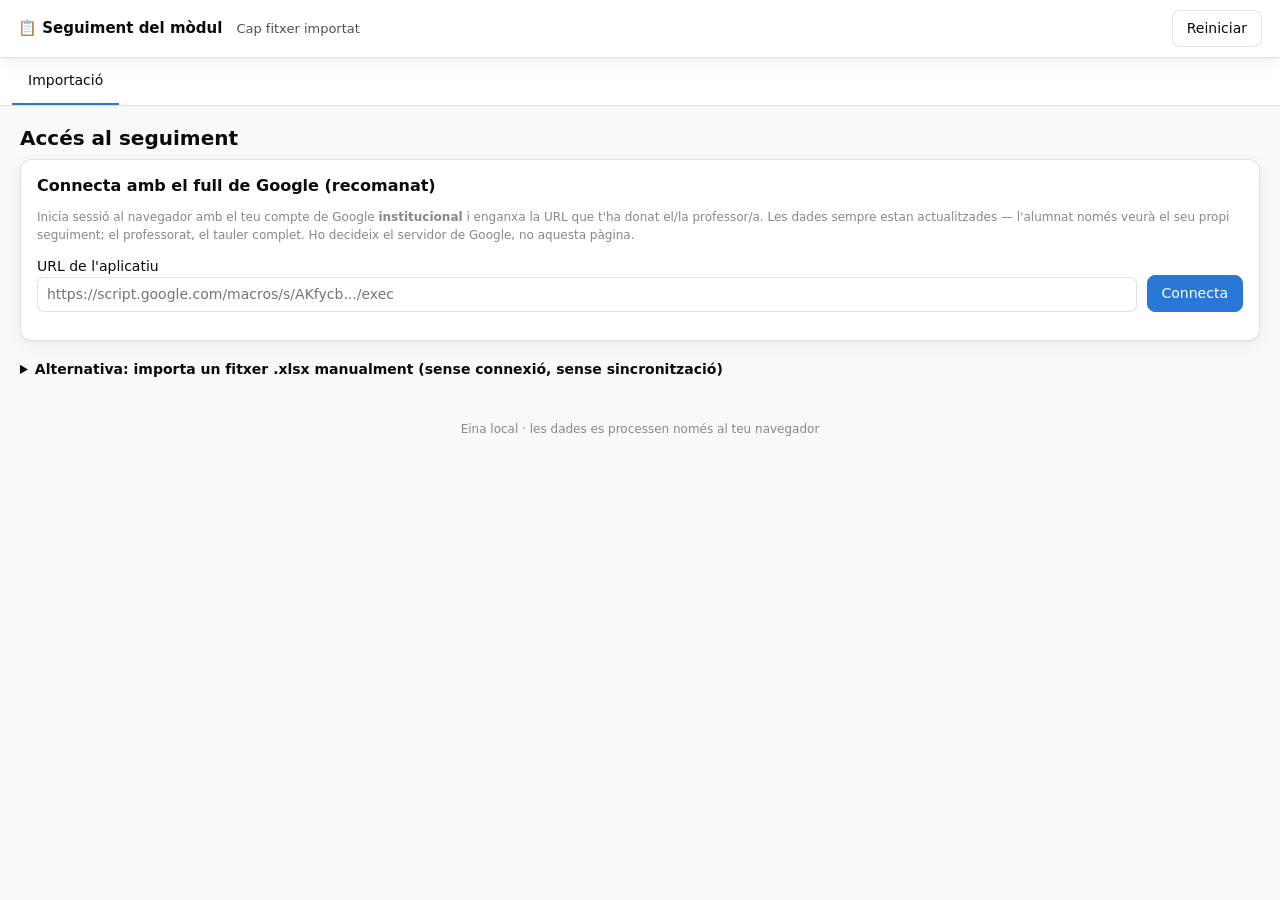
==== commit ef063279: "Afegeix connexió en directe amb Google Sheets via Apps Script Nou backend d'Apps Script (apps-script" ====
--- a/seguiment-modul.html
+++ b/seguiment-modul.html
@@ -4,8 +4,146 @@
 <meta charset="utf-8">
 <meta name="viewport" content="width=device-width, initial-scale=1">
 <title>Seguiment del mòdul — Resultats d'aprenentatge</title>
-<script src="js/vendor/xlsx.full.min.js"></script>
-<script src="js/vendor/chart.umd.js"></script>
+<script>
+/*! xlsx.js (C) 2013-present SheetJS -- http://sheetjs.com */
+var DO_NOT_EXPORT_CODEPAGE=true;var cptable={version:"1.15.0"};cptable[437]=function(){var e="\0\b\t\n\x0B\f\r+++ !\"#$%&'()*+,-./0123456789:;<=>?@ABCDEFGHIJKLMNOPQRSTUVWXYZ[\\]^_`abcdefghijklmnopqrstuvwxyz{|}~ÇüéâäàåçêëèïîìÄÅÉæÆôöòûùÿÖÜ¢£¥₧ƒáíóúñÑªº¿⌐¬½¼¡«»░▒▓│┤╡╢╖╕╣║╗╝╜╛┐└┴┬├─┼╞╟╚╔╩╦╠═╬╧╨╤╥╙╘╒╓╫╪┘┌█▄▌▐▀αßΓπΣσµτΦΘΩδ∞φε∩≡±≥≤⌠⌡÷≈°∙·√ⁿ²■ ",r=[],t={};for(var a=0;a!=e.length;++a){if(e.charCodeAt(a)!==65533)t[e.charAt(a)]=a;r[a]=e.charAt(a)}return{enc:t,dec:r}}();cptable[620]=function(){var e="\0\b\t\n\x0B\f\r+++ !\"#$%&'()*+,-./0123456789:;<=>?@ABCDEFGHIJKLMNOPQRSTUVWXYZ[\\]^_`abcdefghijklmnopqrstuvwxyz{|}~ÇüéâäàąçêëèïîćÄĄĘęłôöĆûùŚÖÜ¢Ł¥śƒŹŻóÓńŃźż¿⌐¬½¼¡«»░▒▓│┤╡╢╖╕╣║╗╝╜╛┐└┴┬├─┼╞╟╚╔╩╦╠═╬╧╨╤╥╙╘╒╓╫╪┘┌█▄▌▐▀αßΓπΣσµτΦΘΩδ∞φε∩≡±≥≤⌠⌡÷≈°∙·√ⁿ²■ ",r=[],t={};for(var a=0;a!=e.length;++a){if(e.charCodeAt(a)!==65533)t[e.charAt(a)]=a;r[a]=e.charAt(a)}return{enc:t,dec:r}}();cptable[737]=function(){var e="\0\b\t\n\x0B\f\r+++ !\"#$%&'()*+,-./0123456789:;<=>?@ABCDEFGHIJKLMNOPQRSTUVWXYZ[\\]^_`abcdefghijklmnopqrstuvwxyz{|}~ΑΒΓΔΕΖΗΘΙΚΛΜΝΞΟΠΡΣΤΥΦΧΨΩαβγδεζηθικλμνξοπρσςτυφχψ░▒▓│┤╡╢╖╕╣║╗╝╜╛┐└┴┬├─┼╞╟╚╔╩╦╠═╬╧╨╤╥╙╘╒╓╫╪┘┌█▄▌▐▀ωάέήϊίόύϋώΆΈΉΊΌΎΏ±≥≤ΪΫ÷≈°∙·√ⁿ²■ ",r=[],t={};for(var a=0;a!=e.length;++a){if(e.charCodeAt(a)!==65533)t[e.charAt(a)]=a;r[a]=e.charAt(a)}return{enc:t,dec:r}}();cptable[850]=function(){var e="\0\b\t\n\x0B\f\r+++ !\"#$%&'()*+,-./0123456789:;<=>?@ABCDEFGHIJKLMNOPQRSTUVWXYZ[\\]^_`abcdefghijklmnopqrstuvwxyz{|}~ÇüéâäàåçêëèïîìÄÅÉæÆôöòûùÿÖÜø£Ø×ƒáíóúñÑªº¿®¬½¼¡«»░▒▓│┤ÁÂÀ©╣║╗╝¢¥┐└┴┬├─┼ãÃ╚╔╩╦╠═╬¤ðÐÊËÈıÍÎÏ┘┌█▄¦Ì▀ÓßÔÒõÕµþÞÚÛÙýÝ¯´­±‗¾¶§÷¸°¨·¹³²■ ",r=[],t={};for(var a=0;a!=e.length;++a){if(e.charCodeAt(a)!==65533)t[e.charAt(a)]=a;r[a]=e.charAt(a)}return{enc:t,dec:r}}();cptable[852]=function(){var e="\0\b\t\n\x0B\f\r+++ !\"#$%&'()*+,-./0123456789:;<=>?@ABCDEFGHIJKLMNOPQRSTUVWXYZ[\\]^_`abcdefghijklmnopqrstuvwxyz{|}~ÇüéâäůćçłëŐőîŹÄĆÉĹĺôöĽľŚśÖÜŤťŁ×čáíóúĄąŽžĘę¬źČş«»░▒▓│┤ÁÂĚŞ╣║╗╝Żż┐└┴┬├─┼Ăă╚╔╩╦╠═╬¤đĐĎËďŇÍÎě┘┌█▄ŢŮ▀ÓßÔŃńňŠšŔÚŕŰýÝţ´­˝˛ˇ˘§÷¸°¨˙űŘř■ ",r=[],t={};for(var a=0;a!=e.length;++a){if(e.charCodeAt(a)!==65533)t[e.charAt(a)]=a;r[a]=e.charAt(a)}return{enc:t,dec:r}}();cptable[857]=function(){var e="\0\b\t\n\x0B\f\r+++ !\"#$%&'()*+,-./0123456789:;<=>?@ABCDEFGHIJKLMNOPQRSTUVWXYZ[\\]^_`abcdefghijklmnopqrstuvwxyz{|}~ÇüéâäàåçêëèïîıÄÅÉæÆôöòûùİÖÜø£ØŞşáíóúñÑĞğ¿®¬½¼¡«»░▒▓│┤ÁÂÀ©╣║╗╝¢¥┐└┴┬├─┼ãÃ╚╔╩╦╠═╬¤ºªÊËÈ�ÍÎÏ┘┌█▄¦Ì▀ÓßÔÒõÕµ�×ÚÛÙìÿ¯´­±�¾¶§÷¸°¨·¹³²■ ",r=[],t={};for(var a=0;a!=e.length;++a){if(e.charCodeAt(a)!==65533)t[e.charAt(a)]=a;r[a]=e.charAt(a)}return{enc:t,dec:r}}();cptable[861]=function(){var e="\0\b\t\n\x0B\f\r+++ !\"#$%&'()*+,-./0123456789:;<=>?@ABCDEFGHIJKLMNOPQRSTUVWXYZ[\\]^_`abcdefghijklmnopqrstuvwxyz{|}~ÇüéâäàåçêëèÐðÞÄÅÉæÆôöþûÝýÖÜø£Ø₧ƒáíóúÁÍÓÚ¿⌐¬½¼¡«»░▒▓│┤╡╢╖╕╣║╗╝╜╛┐└┴┬├─┼╞╟╚╔╩╦╠═╬╧╨╤╥╙╘╒╓╫╪┘┌█▄▌▐▀αßΓπΣσµτΦΘΩδ∞φε∩≡±≥≤⌠⌡÷≈°∙·√ⁿ²■ ",r=[],t={};for(var a=0;a!=e.length;++a){if(e.charCodeAt(a)!==65533)t[e.charAt(a)]=a;r[a]=e.charAt(a)}return{enc:t,dec:r}}();cptable[865]=function(){var e="\0\b\t\n\x0B\f\r+++ !\"#$%&'()*+,-./0123456789:;<=>?@ABCDEFGHIJKLMNOPQRSTUVWXYZ[\\]^_`abcdefghijklmnopqrstuvwxyz{|}~ÇüéâäàåçêëèïîìÄÅÉæÆôöòûùÿÖÜø£Ø₧ƒáíóúñÑªº¿⌐¬½¼¡«¤░▒▓│┤╡╢╖╕╣║╗╝╜╛┐└┴┬├─┼╞╟╚╔╩╦╠═╬╧╨╤╥╙╘╒╓╫╪┘┌█▄▌▐▀αßΓπΣσµτΦΘΩδ∞φε∩≡±≥≤⌠⌡÷≈°∙·√ⁿ²■ ",r=[],t={};for(var a=0;a!=e.length;++a){if(e.charCodeAt(a)!==65533)t[e.charAt(a)]=a;r[a]=e.charAt(a)}return{enc:t,dec:r}}();cptable[866]=function(){var e="\0\b\t\n\x0B\f\r+++ !\"#$%&'()*+,-./0123456789:;<=>?@ABCDEFGHIJKLMNOPQRSTUVWXYZ[\\]^_`abcdefghijklmnopqrstuvwxyz{|}~АБВГДЕЖЗИЙКЛМНОПРСТУФХЦЧШЩЪЫЬЭЮЯабвгдежзийклмноп░▒▓│┤╡╢╖╕╣║╗╝╜╛┐└┴┬├─┼╞╟╚╔╩╦╠═╬╧╨╤╥╙╘╒╓╫╪┘┌█▄▌▐▀рстуфхцчшщъыьэюяЁёЄєЇїЎў°∙·√№¤■ ",r=[],t={};for(var a=0;a!=e.length;++a){if(e.charCodeAt(a)!==65533)t[e.charAt(a)]=a;r[a]=e.charAt(a)}return{enc:t,dec:r}}();cptable[874]=function(){var e="\0\b\t\n\x0B\f\r+++ !\"#$%&'()*+,-./0123456789:;<=>?@ABCDEFGHIJKLMNOPQRSTUVWXYZ[\\]^_`abcdefghijklmnopqrstuvwxyz{|}~€����…�����������‘’“”•–—�������� กขฃคฅฆงจฉชซฌญฎฏฐฑฒณดตถทธนบปผฝพฟภมยรฤลฦวศษสหฬอฮฯะัาำิีึืฺุู����฿เแโใไๅๆ็่้๊๋์ํ๎๏๐๑๒๓๔๕๖๗๘๙๚๛����",r=[],t={};for(var a=0;a!=e.length;++a){if(e.charCodeAt(a)!==65533)t[e.charAt(a)]=a;r[a]=e.charAt(a)}return{enc:t,dec:r}}();cptable[895]=function(){var e="\0\b\t\n\x0B\f\r+++ !\"#$%&'()*+,-./0123456789:;<=>?@ABCDEFGHIJKLMNOPQRSTUVWXYZ[\\]^_`abcdefghijklmnopqrstuvwxyz{|}~ČüéďäĎŤčěĚĹÍľǪÄÁÉžŽôöÓůÚýÖÜŠĽÝŘťáíóúňŇŮÔšřŕŔ¼§«»░▒▓│┤╡╢╖╕╣║╗╝╜╛┐└┴┬├─┼╞╟╚╔╩╦╠═╬╧╨╤╥╙╘╒╓╫╪┘┌█▄▌▐▀αßΓπΣσµτΦΘΩδ∞φε∩≡±≥≤⌠⌡÷≈°∙·√ⁿ²■ ",r=[],t={};for(var a=0;a!=e.length;++a){if(e.charCodeAt(a)!==65533)t[e.charAt(a)]=a;r[a]=e.charAt(a)}return{enc:t,dec:r}}();cptable[932]=function(){var e=[],r={},t=[],a;t[0]="\0\b\t\n\x0B\f\r+++ !\"#$%&'()*+,-./0123456789:;<=>?@ABCDEFGHIJKLMNOPQRSTUVWXYZ[\\]^_`abcdefghijklmnopqrstuvwxyz{|}~���������������������������������｡｢｣､･ｦｧｨｩｪｫｬｭｮｯｰｱｲｳｴｵｶｷｸｹｺｻｼｽｾｿﾀﾁﾂﾃﾄﾅﾆﾇﾈﾉﾊﾋﾌﾍﾎﾏﾐﾑﾒﾓﾔﾕﾖﾗﾘﾙﾚﾛﾜﾝﾞﾟ��������������������������������".split("");for(a=0;a!=t[0].length;++a)if(t[0][a].charCodeAt(0)!==65533){r[t[0][a]]=0+a;e[0+a]=t[0][a]}t[129]="����������������������������������������������������������������　、。，．・：；？！゛゜´｀¨＾￣＿ヽヾゝゞ〃仝々〆〇ー―‐／＼～∥｜…‥‘’“”（）〔〕［］｛｝〈〉《》「」『』【】＋－±×�÷＝≠＜＞≦≧∞∴♂♀°′″℃￥＄￠￡％＃＆＊＠§☆★○●◎◇◆□■△▲▽▼※〒→←↑↓〓�����������∈∋⊆⊇⊂⊃∪∩��������∧∨￢⇒⇔∀∃�����������∠⊥⌒∂∇≡≒≪≫√∽∝∵∫∬�������Å‰♯♭♪†‡¶����◯���".split("");for(a=0;a!=t[129].length;++a)if(t[129][a].charCodeAt(0)!==65533){r[t[129][a]]=33024+a;e[33024+a]=t[129][a]}t[130]="�������������������������������������������������������������������������������０１２３４５６７８９�������ＡＢＣＤＥＦＧＨＩＪＫＬＭＮＯＰＱＲＳＴＵＶＷＸＹＺ�������ａｂｃｄｅｆｇｈｉｊｋｌｍｎｏｐｑｒｓｔｕｖｗｘｙｚ����ぁあぃいぅうぇえぉおかがきぎくぐけげこごさざしじすずせぜそぞただちぢっつづてでとどなにぬねのはばぱひびぴふぶぷへべぺほぼぽまみむめもゃやゅゆょよらりるれろゎわゐゑをん��������������".split("");for(a=0;a!=t[130].length;++a)if(t[130][a].charCodeAt(0)!==65533){r[t[130][a]]=33280+a;e[33280+a]=t[130][a]}t[131]="����������������������������������������������������������������ァアィイゥウェエォオカガキギクグケゲコゴサザシジスズセゼソゾタダチヂッツヅテデトドナニヌネノハバパヒビピフブプヘベペホボポマミ�ムメモャヤュユョヨラリルレロヮワヰヱヲンヴヵヶ��������ΑΒΓΔΕΖΗΘΙΚΛΜΝΞΟΠΡΣΤΥΦΧΨΩ��������αβγδεζηθικλμνξοπρστυφχψω�����������������������������������������".split("");for(a=0;a!=t[131].length;++a)if(t[131][a].charCodeAt(0)!==65533){r[t[131][a]]=33536+a;e[33536+a]=t[131][a]}t[132]="����������������������������������������������������������������АБВГДЕЁЖЗИЙКЛМНОПРСТУФХЦЧШЩЪЫЬЭЮЯ���������������абвгдеёжзийклмн�опрстуфхцчшщъыьэюя�������������─│┌┐┘└├┬┤┴┼━┃┏┓┛┗┣┳┫┻╋┠┯┨┷┿┝┰┥┸╂�����������������������������������������������������������������".split("");for(a=0;a!=t[132].length;++a)if(t[132][a].charCodeAt(0)!==65533){r[t[132][a]]=33792+a;e[33792+a]=t[132][a]}t[135]="����������������������������������������������������������������①②③④⑤⑥⑦⑧⑨⑩⑪⑫⑬⑭⑮⑯⑰⑱⑲⑳ⅠⅡⅢⅣⅤⅥⅦⅧⅨⅩ�㍉㌔㌢㍍㌘㌧㌃㌶㍑㍗㌍㌦㌣㌫㍊㌻㎜㎝㎞㎎㎏㏄㎡��������㍻�〝〟№㏍℡㊤㊥㊦㊧㊨㈱㈲㈹㍾㍽㍼≒≡∫∮∑√⊥∠∟⊿∵∩∪���������������������������������������������������������������������������������������������������".split("");for(a=0;a!=t[135].length;++a)if(t[135][a].charCodeAt(0)!==65533){r[t[135][a]]=34560+a;e[34560+a]=t[135][a]}t[136]="���������������������������������������������������������������������������������������������������������������������������������������������������������������亜唖娃阿哀愛挨姶逢葵茜穐悪握渥旭葦芦鯵梓圧斡扱宛姐虻飴絢綾鮎或粟袷安庵按暗案闇鞍杏以伊位依偉囲夷委威尉惟意慰易椅為畏異移維緯胃萎衣謂違遺医井亥域育郁磯一壱溢逸稲茨芋鰯允印咽員因姻引飲淫胤蔭���".split("");for(a=0;a!=t[136].length;++a)if(t[136][a].charCodeAt(0)!==65533){r[t[136][a]]=34816+a;e[34816+a]=t[136][a]}t[137]="����������������������������������������������������������������院陰隠韻吋右宇烏羽迂雨卯鵜窺丑碓臼渦嘘唄欝蔚鰻姥厩浦瓜閏噂云運雲荏餌叡営嬰影映曳栄永泳洩瑛盈穎頴英衛詠鋭液疫益駅悦謁越閲榎厭円�園堰奄宴延怨掩援沿演炎焔煙燕猿縁艶苑薗遠鉛鴛塩於汚甥凹央奥往応押旺横欧殴王翁襖鴬鴎黄岡沖荻億屋憶臆桶牡乙俺卸恩温穏音下化仮何伽価佳加可嘉夏嫁家寡科暇果架歌河火珂禍禾稼箇花苛茄荷華菓蝦課嘩貨迦過霞蚊俄峨我牙画臥芽蛾賀雅餓駕介会解回塊壊廻快怪悔恢懐戒拐改���".split("");for(a=0;a!=t[137].length;++a)if(t[137][a].charCodeAt(0)!==65533){r[t[137][a]]=35072+a;e[35072+a]=t[137][a]}t[138]="����������������������������������������������������������������魁晦械海灰界皆絵芥蟹開階貝凱劾外咳害崖慨概涯碍蓋街該鎧骸浬馨蛙垣柿蛎鈎劃嚇各廓拡撹格核殻獲確穫覚角赫較郭閣隔革学岳楽額顎掛笠樫�橿梶鰍潟割喝恰括活渇滑葛褐轄且鰹叶椛樺鞄株兜竃蒲釜鎌噛鴨栢茅萱粥刈苅瓦乾侃冠寒刊勘勧巻喚堪姦完官寛干幹患感慣憾換敢柑桓棺款歓汗漢澗潅環甘監看竿管簡緩缶翰肝艦莞観諌貫還鑑間閑関陥韓館舘丸含岸巌玩癌眼岩翫贋雁頑顔願企伎危喜器基奇嬉寄岐希幾忌揮机旗既期棋棄���".split("");for(a=0;a!=t[138].length;++a)if(t[138][a].charCodeAt(0)!==65533){r[t[138][a]]=35328+a;e[35328+a]=t[138][a]}t[139]="����������������������������������������������������������������機帰毅気汽畿祈季稀紀徽規記貴起軌輝飢騎鬼亀偽儀妓宜戯技擬欺犠疑祇義蟻誼議掬菊鞠吉吃喫桔橘詰砧杵黍却客脚虐逆丘久仇休及吸宮弓急救�朽求汲泣灸球究窮笈級糾給旧牛去居巨拒拠挙渠虚許距鋸漁禦魚亨享京供侠僑兇競共凶協匡卿叫喬境峡強彊怯恐恭挟教橋況狂狭矯胸脅興蕎郷鏡響饗驚仰凝尭暁業局曲極玉桐粁僅勤均巾錦斤欣欽琴禁禽筋緊芹菌衿襟謹近金吟銀九倶句区狗玖矩苦躯駆駈駒具愚虞喰空偶寓遇隅串櫛釧屑屈���".split("");for(a=0;a!=t[139].length;++a)if(t[139][a].charCodeAt(0)!==65533){r[t[139][a]]=35584+a;e[35584+a]=t[139][a]}t[140]="����������������������������������������������������������������掘窟沓靴轡窪熊隈粂栗繰桑鍬勲君薫訓群軍郡卦袈祁係傾刑兄啓圭珪型契形径恵慶慧憩掲携敬景桂渓畦稽系経継繋罫茎荊蛍計詣警軽頚鶏芸迎鯨�劇戟撃激隙桁傑欠決潔穴結血訣月件倹倦健兼券剣喧圏堅嫌建憲懸拳捲検権牽犬献研硯絹県肩見謙賢軒遣鍵険顕験鹸元原厳幻弦減源玄現絃舷言諺限乎個古呼固姑孤己庫弧戸故枯湖狐糊袴股胡菰虎誇跨鈷雇顧鼓五互伍午呉吾娯後御悟梧檎瑚碁語誤護醐乞鯉交佼侯候倖光公功効勾厚口向���".split("");for(a=0;a!=t[140].length;++a)if(t[140][a].charCodeAt(0)!==65533){r[t[140][a]]=35840+a;e[35840+a]=t[140][a]}t[141]="����������������������������������������������������������������后喉坑垢好孔孝宏工巧巷幸広庚康弘恒慌抗拘控攻昂晃更杭校梗構江洪浩港溝甲皇硬稿糠紅紘絞綱耕考肯肱腔膏航荒行衡講貢購郊酵鉱砿鋼閤降�項香高鴻剛劫号合壕拷濠豪轟麹克刻告国穀酷鵠黒獄漉腰甑忽惚骨狛込此頃今困坤墾婚恨懇昏昆根梱混痕紺艮魂些佐叉唆嵯左差査沙瑳砂詐鎖裟坐座挫債催再最哉塞妻宰彩才採栽歳済災采犀砕砦祭斎細菜裁載際剤在材罪財冴坂阪堺榊肴咲崎埼碕鷺作削咋搾昨朔柵窄策索錯桜鮭笹匙冊刷���".split("");for(a=0;a!=t[141].length;++a)if(t[141][a].charCodeAt(0)!==65533){r[t[141][a]]=36096+a;e[36096+a]=t[141][a]}t[142]="����������������������������������������������������������������察拶撮擦札殺薩雑皐鯖捌錆鮫皿晒三傘参山惨撒散桟燦珊産算纂蚕讃賛酸餐斬暫残仕仔伺使刺司史嗣四士始姉姿子屍市師志思指支孜斯施旨枝止�死氏獅祉私糸紙紫肢脂至視詞詩試誌諮資賜雌飼歯事似侍児字寺慈持時次滋治爾璽痔磁示而耳自蒔辞汐鹿式識鴫竺軸宍雫七叱執失嫉室悉湿漆疾質実蔀篠偲柴芝屡蕊縞舎写射捨赦斜煮社紗者謝車遮蛇邪借勺尺杓灼爵酌釈錫若寂弱惹主取守手朱殊狩珠種腫趣酒首儒受呪寿授樹綬需囚収周���".split("");for(a=0;a!=t[142].length;++a)if(t[142][a].charCodeAt(0)!==65533){r[t[142][a]]=36352+a;e[36352+a]=t[142][a]}t[143]="����������������������������������������������������������������宗就州修愁拾洲秀秋終繍習臭舟蒐衆襲讐蹴輯週酋酬集醜什住充十従戎柔汁渋獣縦重銃叔夙宿淑祝縮粛塾熟出術述俊峻春瞬竣舜駿准循旬楯殉淳�準潤盾純巡遵醇順処初所暑曙渚庶緒署書薯藷諸助叙女序徐恕鋤除傷償勝匠升召哨商唱嘗奨妾娼宵将小少尚庄床廠彰承抄招掌捷昇昌昭晶松梢樟樵沼消渉湘焼焦照症省硝礁祥称章笑粧紹肖菖蒋蕉衝裳訟証詔詳象賞醤鉦鍾鐘障鞘上丈丞乗冗剰城場壌嬢常情擾条杖浄状畳穣蒸譲醸錠嘱埴飾���".split("");for(a=0;a!=t[143].length;++a)if(t[143][a].charCodeAt(0)!==65533){r[t[143][a]]=36608+a;e[36608+a]=t[143][a]}t[144]="����������������������������������������������������������������拭植殖燭織職色触食蝕辱尻伸信侵唇娠寝審心慎振新晋森榛浸深申疹真神秦紳臣芯薪親診身辛進針震人仁刃塵壬尋甚尽腎訊迅陣靭笥諏須酢図厨�逗吹垂帥推水炊睡粋翠衰遂酔錐錘随瑞髄崇嵩数枢趨雛据杉椙菅頗雀裾澄摺寸世瀬畝是凄制勢姓征性成政整星晴棲栖正清牲生盛精聖声製西誠誓請逝醒青静斉税脆隻席惜戚斥昔析石積籍績脊責赤跡蹟碩切拙接摂折設窃節説雪絶舌蝉仙先千占宣専尖川戦扇撰栓栴泉浅洗染潜煎煽旋穿箭線���".split("");for(a=0;a!=t[144].length;++a)if(t[144][a].charCodeAt(0)!==65533){r[t[144][a]]=36864+a;e[36864+a]=t[144][a]}t[145]="����������������������������������������������������������������繊羨腺舛船薦詮賎践選遷銭銑閃鮮前善漸然全禅繕膳糎噌塑岨措曾曽楚狙疏疎礎祖租粗素組蘇訴阻遡鼠僧創双叢倉喪壮奏爽宋層匝惣想捜掃挿掻�操早曹巣槍槽漕燥争痩相窓糟総綜聡草荘葬蒼藻装走送遭鎗霜騒像増憎臓蔵贈造促側則即息捉束測足速俗属賊族続卒袖其揃存孫尊損村遜他多太汰詑唾堕妥惰打柁舵楕陀駄騨体堆対耐岱帯待怠態戴替泰滞胎腿苔袋貸退逮隊黛鯛代台大第醍題鷹滝瀧卓啄宅托択拓沢濯琢託鐸濁諾茸凧蛸只���".split("");for(a=0;a!=t[145].length;++a)if(t[145][a].charCodeAt(0)!==65533){r[t[145][a]]=37120+a;e[37120+a]=t[145][a]}t[146]="����������������������������������������������������������������叩但達辰奪脱巽竪辿棚谷狸鱈樽誰丹単嘆坦担探旦歎淡湛炭短端箪綻耽胆蛋誕鍛団壇弾断暖檀段男談値知地弛恥智池痴稚置致蜘遅馳築畜竹筑蓄�逐秩窒茶嫡着中仲宙忠抽昼柱注虫衷註酎鋳駐樗瀦猪苧著貯丁兆凋喋寵帖帳庁弔張彫徴懲挑暢朝潮牒町眺聴脹腸蝶調諜超跳銚長頂鳥勅捗直朕沈珍賃鎮陳津墜椎槌追鎚痛通塚栂掴槻佃漬柘辻蔦綴鍔椿潰坪壷嬬紬爪吊釣鶴亭低停偵剃貞呈堤定帝底庭廷弟悌抵挺提梯汀碇禎程締艇訂諦蹄逓���".split("");for(a=0;a!=t[146].length;++a)if(t[146][a].charCodeAt(0)!==65533){r[t[146][a]]=37376+a;e[37376+a]=t[146][a]}t[147]="����������������������������������������������������������������邸鄭釘鼎泥摘擢敵滴的笛適鏑溺哲徹撤轍迭鉄典填天展店添纏甜貼転顛点伝殿澱田電兎吐堵塗妬屠徒斗杜渡登菟賭途都鍍砥砺努度土奴怒倒党冬�凍刀唐塔塘套宕島嶋悼投搭東桃梼棟盗淘湯涛灯燈当痘祷等答筒糖統到董蕩藤討謄豆踏逃透鐙陶頭騰闘働動同堂導憧撞洞瞳童胴萄道銅峠鴇匿得徳涜特督禿篤毒独読栃橡凸突椴届鳶苫寅酉瀞噸屯惇敦沌豚遁頓呑曇鈍奈那内乍凪薙謎灘捺鍋楢馴縄畷南楠軟難汝二尼弐迩匂賑肉虹廿日乳入���".split("");for(a=0;a!=t[147].length;++a)if(t[147][a].charCodeAt(0)!==65533){r[t[147][a]]=37632+a;e[37632+a]=t[147][a]}t[148]="����������������������������������������������������������������如尿韮任妊忍認濡禰祢寧葱猫熱年念捻撚燃粘乃廼之埜嚢悩濃納能脳膿農覗蚤巴把播覇杷波派琶破婆罵芭馬俳廃拝排敗杯盃牌背肺輩配倍培媒梅�楳煤狽買売賠陪這蝿秤矧萩伯剥博拍柏泊白箔粕舶薄迫曝漠爆縛莫駁麦函箱硲箸肇筈櫨幡肌畑畠八鉢溌発醗髪伐罰抜筏閥鳩噺塙蛤隼伴判半反叛帆搬斑板氾汎版犯班畔繁般藩販範釆煩頒飯挽晩番盤磐蕃蛮匪卑否妃庇彼悲扉批披斐比泌疲皮碑秘緋罷肥被誹費避非飛樋簸備尾微枇毘琵眉美���".split("");for(a=0;a!=t[148].length;++a)if(t[148][a].charCodeAt(0)!==65533){r[t[148][a]]=37888+a;e[37888+a]=t[148][a]}t[149]="����������������������������������������������������������������鼻柊稗匹疋髭彦膝菱肘弼必畢筆逼桧姫媛紐百謬俵彪標氷漂瓢票表評豹廟描病秒苗錨鋲蒜蛭鰭品彬斌浜瀕貧賓頻敏瓶不付埠夫婦富冨布府怖扶敷�斧普浮父符腐膚芙譜負賦赴阜附侮撫武舞葡蕪部封楓風葺蕗伏副復幅服福腹複覆淵弗払沸仏物鮒分吻噴墳憤扮焚奮粉糞紛雰文聞丙併兵塀幣平弊柄並蔽閉陛米頁僻壁癖碧別瞥蔑箆偏変片篇編辺返遍便勉娩弁鞭保舗鋪圃捕歩甫補輔穂募墓慕戊暮母簿菩倣俸包呆報奉宝峰峯崩庖抱捧放方朋���".split("");for(a=0;a!=t[149].length;++a)if(t[149][a].charCodeAt(0)!==65533){r[t[149][a]]=38144+a;e[38144+a]=t[149][a]}t[150]="����������������������������������������������������������������法泡烹砲縫胞芳萌蓬蜂褒訪豊邦鋒飽鳳鵬乏亡傍剖坊妨帽忘忙房暴望某棒冒紡肪膨謀貌貿鉾防吠頬北僕卜墨撲朴牧睦穆釦勃没殆堀幌奔本翻凡盆�摩磨魔麻埋妹昧枚毎哩槙幕膜枕鮪柾鱒桝亦俣又抹末沫迄侭繭麿万慢満漫蔓味未魅巳箕岬密蜜湊蓑稔脈妙粍民眠務夢無牟矛霧鵡椋婿娘冥名命明盟迷銘鳴姪牝滅免棉綿緬面麺摸模茂妄孟毛猛盲網耗蒙儲木黙目杢勿餅尤戻籾貰問悶紋門匁也冶夜爺耶野弥矢厄役約薬訳躍靖柳薮鑓愉愈油癒���".split("");for(a=0;a!=t[150].length;++a)if(t[150][a].charCodeAt(0)!==65533){r[t[150][a]]=38400+a;e[38400+a]=t[150][a]}t[151]="����������������������������������������������������������������諭輸唯佑優勇友宥幽悠憂揖有柚湧涌猶猷由祐裕誘遊邑郵雄融夕予余与誉輿預傭幼妖容庸揚揺擁曜楊様洋溶熔用窯羊耀葉蓉要謡踊遥陽養慾抑欲�沃浴翌翼淀羅螺裸来莱頼雷洛絡落酪乱卵嵐欄濫藍蘭覧利吏履李梨理璃痢裏裡里離陸律率立葎掠略劉流溜琉留硫粒隆竜龍侶慮旅虜了亮僚両凌寮料梁涼猟療瞭稜糧良諒遼量陵領力緑倫厘林淋燐琳臨輪隣鱗麟瑠塁涙累類令伶例冷励嶺怜玲礼苓鈴隷零霊麗齢暦歴列劣烈裂廉恋憐漣煉簾練聯���".split("");for(a=0;a!=t[151].length;++a)if(t[151][a].charCodeAt(0)!==65533){r[t[151][a]]=38656+a;e[38656+a]=t[151][a]}t[152]="����������������������������������������������������������������蓮連錬呂魯櫓炉賂路露労婁廊弄朗楼榔浪漏牢狼篭老聾蝋郎六麓禄肋録論倭和話歪賄脇惑枠鷲亙亘鰐詫藁蕨椀湾碗腕��������������������������������������������弌丐丕个丱丶丼丿乂乖乘亂亅豫亊舒弍于亞亟亠亢亰亳亶从仍仄仆仂仗仞仭仟价伉佚估佛佝佗佇佶侈侏侘佻佩佰侑佯來侖儘俔俟俎俘俛俑俚俐俤俥倚倨倔倪倥倅伜俶倡倩倬俾俯們倆偃假會偕偐偈做偖偬偸傀傚傅傴傲���".split("");for(a=0;a!=t[152].length;++a)if(t[152][a].charCodeAt(0)!==65533){r[t[152][a]]=38912+a;e[38912+a]=t[152][a]}t[153]="����������������������������������������������������������������僉僊傳僂僖僞僥僭僣僮價僵儉儁儂儖儕儔儚儡儺儷儼儻儿兀兒兌兔兢竸兩兪兮冀冂囘册冉冏冑冓冕冖冤冦冢冩冪冫决冱冲冰况冽凅凉凛几處凩凭�凰凵凾刄刋刔刎刧刪刮刳刹剏剄剋剌剞剔剪剴剩剳剿剽劍劔劒剱劈劑辨辧劬劭劼劵勁勍勗勞勣勦飭勠勳勵勸勹匆匈甸匍匐匏匕匚匣匯匱匳匸區卆卅丗卉卍凖卞卩卮夘卻卷厂厖厠厦厥厮厰厶參簒雙叟曼燮叮叨叭叺吁吽呀听吭吼吮吶吩吝呎咏呵咎呟呱呷呰咒呻咀呶咄咐咆哇咢咸咥咬哄哈咨���".split("");for(a=0;a!=t[153].length;++a)if(t[153][a].charCodeAt(0)!==65533){r[t[153][a]]=39168+a;e[39168+a]=t[153][a]}t[154]="����������������������������������������������������������������咫哂咤咾咼哘哥哦唏唔哽哮哭哺哢唹啀啣啌售啜啅啖啗唸唳啝喙喀咯喊喟啻啾喘喞單啼喃喩喇喨嗚嗅嗟嗄嗜嗤嗔嘔嗷嘖嗾嗽嘛嗹噎噐營嘴嘶嘲嘸�噫噤嘯噬噪嚆嚀嚊嚠嚔嚏嚥嚮嚶嚴囂嚼囁囃囀囈囎囑囓囗囮囹圀囿圄圉圈國圍圓團圖嗇圜圦圷圸坎圻址坏坩埀垈坡坿垉垓垠垳垤垪垰埃埆埔埒埓堊埖埣堋堙堝塲堡塢塋塰毀塒堽塹墅墹墟墫墺壞墻墸墮壅壓壑壗壙壘壥壜壤壟壯壺壹壻壼壽夂夊夐夛梦夥夬夭夲夸夾竒奕奐奎奚奘奢奠奧奬奩���".split("");for(a=0;a!=t[154].length;++a)if(t[154][a].charCodeAt(0)!==65533){r[t[154][a]]=39424+a;e[39424+a]=t[154][a]}t[155]="����������������������������������������������������������������奸妁妝佞侫妣妲姆姨姜妍姙姚娥娟娑娜娉娚婀婬婉娵娶婢婪媚媼媾嫋嫂媽嫣嫗嫦嫩嫖嫺嫻嬌嬋嬖嬲嫐嬪嬶嬾孃孅孀孑孕孚孛孥孩孰孳孵學斈孺宀�它宦宸寃寇寉寔寐寤實寢寞寥寫寰寶寳尅將專對尓尠尢尨尸尹屁屆屎屓屐屏孱屬屮乢屶屹岌岑岔妛岫岻岶岼岷峅岾峇峙峩峽峺峭嶌峪崋崕崗嵜崟崛崑崔崢崚崙崘嵌嵒嵎嵋嵬嵳嵶嶇嶄嶂嶢嶝嶬嶮嶽嶐嶷嶼巉巍巓巒巖巛巫已巵帋帚帙帑帛帶帷幄幃幀幎幗幔幟幢幤幇幵并幺麼广庠廁廂廈廐廏���".split("");for(a=0;a!=t[155].length;++a)if(t[155][a].charCodeAt(0)!==65533){r[t[155][a]]=39680+a;e[39680+a]=t[155][a]}t[156]="����������������������������������������������������������������廖廣廝廚廛廢廡廨廩廬廱廳廰廴廸廾弃弉彝彜弋弑弖弩弭弸彁彈彌彎弯彑彖彗彙彡彭彳彷徃徂彿徊很徑徇從徙徘徠徨徭徼忖忻忤忸忱忝悳忿怡恠�怙怐怩怎怱怛怕怫怦怏怺恚恁恪恷恟恊恆恍恣恃恤恂恬恫恙悁悍惧悃悚悄悛悖悗悒悧悋惡悸惠惓悴忰悽惆悵惘慍愕愆惶惷愀惴惺愃愡惻惱愍愎慇愾愨愧慊愿愼愬愴愽慂慄慳慷慘慙慚慫慴慯慥慱慟慝慓慵憙憖憇憬憔憚憊憑憫憮懌懊應懷懈懃懆憺懋罹懍懦懣懶懺懴懿懽懼懾戀戈戉戍戌戔戛���".split("");for(a=0;a!=t[156].length;++a)if(t[156][a].charCodeAt(0)!==65533){r[t[156][a]]=39936+a;e[39936+a]=t[156][a]}t[157]="����������������������������������������������������������������戞戡截戮戰戲戳扁扎扞扣扛扠扨扼抂抉找抒抓抖拔抃抔拗拑抻拏拿拆擔拈拜拌拊拂拇抛拉挌拮拱挧挂挈拯拵捐挾捍搜捏掖掎掀掫捶掣掏掉掟掵捫�捩掾揩揀揆揣揉插揶揄搖搴搆搓搦搶攝搗搨搏摧摯摶摎攪撕撓撥撩撈撼據擒擅擇撻擘擂擱擧舉擠擡抬擣擯攬擶擴擲擺攀擽攘攜攅攤攣攫攴攵攷收攸畋效敖敕敍敘敞敝敲數斂斃變斛斟斫斷旃旆旁旄旌旒旛旙无旡旱杲昊昃旻杳昵昶昴昜晏晄晉晁晞晝晤晧晨晟晢晰暃暈暎暉暄暘暝曁暹曉暾暼���".split("");for(a=0;a!=t[157].length;++a)if(t[157][a].charCodeAt(0)!==65533){r[t[157][a]]=40192+a;e[40192+a]=t[157][a]}t[158]="����������������������������������������������������������������曄暸曖曚曠昿曦曩曰曵曷朏朖朞朦朧霸朮朿朶杁朸朷杆杞杠杙杣杤枉杰枩杼杪枌枋枦枡枅枷柯枴柬枳柩枸柤柞柝柢柮枹柎柆柧檜栞框栩桀桍栲桎�梳栫桙档桷桿梟梏梭梔條梛梃檮梹桴梵梠梺椏梍桾椁棊椈棘椢椦棡椌棍棔棧棕椶椒椄棗棣椥棹棠棯椨椪椚椣椡棆楹楷楜楸楫楔楾楮椹楴椽楙椰楡楞楝榁楪榲榮槐榿槁槓榾槎寨槊槝榻槃榧樮榑榠榜榕榴槞槨樂樛槿權槹槲槧樅榱樞槭樔槫樊樒櫁樣樓橄樌橲樶橸橇橢橙橦橈樸樢檐檍檠檄檢檣���".split("");for(a=0;a!=t[158].length;++a)if(t[158][a].charCodeAt(0)!==65533){r[t[158][a]]=40448+a;e[40448+a]=t[158][a]}t[159]="����������������������������������������������������������������檗蘗檻櫃櫂檸檳檬櫞櫑櫟檪櫚櫪櫻欅蘖櫺欒欖鬱欟欸欷盜欹飮歇歃歉歐歙歔歛歟歡歸歹歿殀殄殃殍殘殕殞殤殪殫殯殲殱殳殷殼毆毋毓毟毬毫毳毯�麾氈氓气氛氤氣汞汕汢汪沂沍沚沁沛汾汨汳沒沐泄泱泓沽泗泅泝沮沱沾沺泛泯泙泪洟衍洶洫洽洸洙洵洳洒洌浣涓浤浚浹浙涎涕濤涅淹渕渊涵淇淦涸淆淬淞淌淨淒淅淺淙淤淕淪淮渭湮渮渙湲湟渾渣湫渫湶湍渟湃渺湎渤滿渝游溂溪溘滉溷滓溽溯滄溲滔滕溏溥滂溟潁漑灌滬滸滾漿滲漱滯漲滌���".split("");for(a=0;a!=t[159].length;++a)if(t[159][a].charCodeAt(0)!==65533){r[t[159][a]]=40704+a;e[40704+a]=t[159][a]}t[224]="����������������������������������������������������������������漾漓滷澆潺潸澁澀潯潛濳潭澂潼潘澎澑濂潦澳澣澡澤澹濆澪濟濕濬濔濘濱濮濛瀉瀋濺瀑瀁瀏濾瀛瀚潴瀝瀘瀟瀰瀾瀲灑灣炙炒炯烱炬炸炳炮烟烋烝�烙焉烽焜焙煥煕熈煦煢煌煖煬熏燻熄熕熨熬燗熹熾燒燉燔燎燠燬燧燵燼燹燿爍爐爛爨爭爬爰爲爻爼爿牀牆牋牘牴牾犂犁犇犒犖犢犧犹犲狃狆狄狎狒狢狠狡狹狷倏猗猊猜猖猝猴猯猩猥猾獎獏默獗獪獨獰獸獵獻獺珈玳珎玻珀珥珮珞璢琅瑯琥珸琲琺瑕琿瑟瑙瑁瑜瑩瑰瑣瑪瑶瑾璋璞璧瓊瓏瓔珱���".split("");for(a=0;a!=t[224].length;++a)if(t[224][a].charCodeAt(0)!==65533){r[t[224][a]]=57344+a;e[57344+a]=t[224][a]}t[225]="����������������������������������������������������������������瓠瓣瓧瓩瓮瓲瓰瓱瓸瓷甄甃甅甌甎甍甕甓甞甦甬甼畄畍畊畉畛畆畚畩畤畧畫畭畸當疆疇畴疊疉疂疔疚疝疥疣痂疳痃疵疽疸疼疱痍痊痒痙痣痞痾痿�痼瘁痰痺痲痳瘋瘍瘉瘟瘧瘠瘡瘢瘤瘴瘰瘻癇癈癆癜癘癡癢癨癩癪癧癬癰癲癶癸發皀皃皈皋皎皖皓皙皚皰皴皸皹皺盂盍盖盒盞盡盥盧盪蘯盻眈眇眄眩眤眞眥眦眛眷眸睇睚睨睫睛睥睿睾睹瞎瞋瞑瞠瞞瞰瞶瞹瞿瞼瞽瞻矇矍矗矚矜矣矮矼砌砒礦砠礪硅碎硴碆硼碚碌碣碵碪碯磑磆磋磔碾碼磅磊磬���".split("");for(a=0;a!=t[225].length;++a)if(t[225][a].charCodeAt(0)!==65533){r[t[225][a]]=57600+a;e[57600+a]=t[225][a]}t[226]="����������������������������������������������������������������磧磚磽磴礇礒礑礙礬礫祀祠祗祟祚祕祓祺祿禊禝禧齋禪禮禳禹禺秉秕秧秬秡秣稈稍稘稙稠稟禀稱稻稾稷穃穗穉穡穢穩龝穰穹穽窈窗窕窘窖窩竈窰�窶竅竄窿邃竇竊竍竏竕竓站竚竝竡竢竦竭竰笂笏笊笆笳笘笙笞笵笨笶筐筺笄筍笋筌筅筵筥筴筧筰筱筬筮箝箘箟箍箜箚箋箒箏筝箙篋篁篌篏箴篆篝篩簑簔篦篥籠簀簇簓篳篷簗簍篶簣簧簪簟簷簫簽籌籃籔籏籀籐籘籟籤籖籥籬籵粃粐粤粭粢粫粡粨粳粲粱粮粹粽糀糅糂糘糒糜糢鬻糯糲糴糶糺紆���".split("");for(a=0;a!=t[226].length;++a)if(t[226][a].charCodeAt(0)!==65533){r[t[226][a]]=57856+a;e[57856+a]=t[226][a]}t[227]="����������������������������������������������������������������紂紜紕紊絅絋紮紲紿紵絆絳絖絎絲絨絮絏絣經綉絛綏絽綛綺綮綣綵緇綽綫總綢綯緜綸綟綰緘緝緤緞緻緲緡縅縊縣縡縒縱縟縉縋縢繆繦縻縵縹繃縷�縲縺繧繝繖繞繙繚繹繪繩繼繻纃緕繽辮繿纈纉續纒纐纓纔纖纎纛纜缸缺罅罌罍罎罐网罕罔罘罟罠罨罩罧罸羂羆羃羈羇羌羔羞羝羚羣羯羲羹羮羶羸譱翅翆翊翕翔翡翦翩翳翹飜耆耄耋耒耘耙耜耡耨耿耻聊聆聒聘聚聟聢聨聳聲聰聶聹聽聿肄肆肅肛肓肚肭冐肬胛胥胙胝胄胚胖脉胯胱脛脩脣脯腋���".split("");for(a=0;a!=t[227].length;++a)if(t[227][a].charCodeAt(0)!==65533){r[t[227][a]]=58112+a;e[58112+a]=t[227][a]}t[228]="����������������������������������������������������������������隋腆脾腓腑胼腱腮腥腦腴膃膈膊膀膂膠膕膤膣腟膓膩膰膵膾膸膽臀臂膺臉臍臑臙臘臈臚臟臠臧臺臻臾舁舂舅與舊舍舐舖舩舫舸舳艀艙艘艝艚艟艤�艢艨艪艫舮艱艷艸艾芍芒芫芟芻芬苡苣苟苒苴苳苺莓范苻苹苞茆苜茉苙茵茴茖茲茱荀茹荐荅茯茫茗茘莅莚莪莟莢莖茣莎莇莊荼莵荳荵莠莉莨菴萓菫菎菽萃菘萋菁菷萇菠菲萍萢萠莽萸蔆菻葭萪萼蕚蒄葷葫蒭葮蒂葩葆萬葯葹萵蓊葢蒹蒿蒟蓙蓍蒻蓚蓐蓁蓆蓖蒡蔡蓿蓴蔗蔘蔬蔟蔕蔔蓼蕀蕣蕘蕈���".split("");for(a=0;a!=t[228].length;++a)if(t[228][a].charCodeAt(0)!==65533){r[t[228][a]]=58368+a;e[58368+a]=t[228][a]}t[229]="����������������������������������������������������������������蕁蘂蕋蕕薀薤薈薑薊薨蕭薔薛藪薇薜蕷蕾薐藉薺藏薹藐藕藝藥藜藹蘊蘓蘋藾藺蘆蘢蘚蘰蘿虍乕虔號虧虱蚓蚣蚩蚪蚋蚌蚶蚯蛄蛆蚰蛉蠣蚫蛔蛞蛩蛬�蛟蛛蛯蜒蜆蜈蜀蜃蛻蜑蜉蜍蛹蜊蜴蜿蜷蜻蜥蜩蜚蝠蝟蝸蝌蝎蝴蝗蝨蝮蝙蝓蝣蝪蠅螢螟螂螯蟋螽蟀蟐雖螫蟄螳蟇蟆螻蟯蟲蟠蠏蠍蟾蟶蟷蠎蟒蠑蠖蠕蠢蠡蠱蠶蠹蠧蠻衄衂衒衙衞衢衫袁衾袞衵衽袵衲袂袗袒袮袙袢袍袤袰袿袱裃裄裔裘裙裝裹褂裼裴裨裲褄褌褊褓襃褞褥褪褫襁襄褻褶褸襌褝襠襞���".split("");for(a=0;a!=t[229].length;++a)if(t[229][a].charCodeAt(0)!==65533){r[t[229][a]]=58624+a;e[58624+a]=t[229][a]}t[230]="����������������������������������������������������������������襦襤襭襪襯襴襷襾覃覈覊覓覘覡覩覦覬覯覲覺覽覿觀觚觜觝觧觴觸訃訖訐訌訛訝訥訶詁詛詒詆詈詼詭詬詢誅誂誄誨誡誑誥誦誚誣諄諍諂諚諫諳諧�諤諱謔諠諢諷諞諛謌謇謚諡謖謐謗謠謳鞫謦謫謾謨譁譌譏譎證譖譛譚譫譟譬譯譴譽讀讌讎讒讓讖讙讚谺豁谿豈豌豎豐豕豢豬豸豺貂貉貅貊貍貎貔豼貘戝貭貪貽貲貳貮貶賈賁賤賣賚賽賺賻贄贅贊贇贏贍贐齎贓賍贔贖赧赭赱赳趁趙跂趾趺跏跚跖跌跛跋跪跫跟跣跼踈踉跿踝踞踐踟蹂踵踰踴蹊���".split("");for(a=0;a!=t[230].length;++a)if(t[230][a].charCodeAt(0)!==65533){r[t[230][a]]=58880+a;e[58880+a]=t[230][a]}t[231]="����������������������������������������������������������������蹇蹉蹌蹐蹈蹙蹤蹠踪蹣蹕蹶蹲蹼躁躇躅躄躋躊躓躑躔躙躪躡躬躰軆躱躾軅軈軋軛軣軼軻軫軾輊輅輕輒輙輓輜輟輛輌輦輳輻輹轅轂輾轌轉轆轎轗轜�轢轣轤辜辟辣辭辯辷迚迥迢迪迯邇迴逅迹迺逑逕逡逍逞逖逋逧逶逵逹迸遏遐遑遒逎遉逾遖遘遞遨遯遶隨遲邂遽邁邀邊邉邏邨邯邱邵郢郤扈郛鄂鄒鄙鄲鄰酊酖酘酣酥酩酳酲醋醉醂醢醫醯醪醵醴醺釀釁釉釋釐釖釟釡釛釼釵釶鈞釿鈔鈬鈕鈑鉞鉗鉅鉉鉤鉈銕鈿鉋鉐銜銖銓銛鉚鋏銹銷鋩錏鋺鍄錮���".split("");for(a=0;a!=t[231].length;++a)if(t[231][a].charCodeAt(0)!==65533){r[t[231][a]]=59136+a;e[59136+a]=t[231][a]}t[232]="����������������������������������������������������������������錙錢錚錣錺錵錻鍜鍠鍼鍮鍖鎰鎬鎭鎔鎹鏖鏗鏨鏥鏘鏃鏝鏐鏈鏤鐚鐔鐓鐃鐇鐐鐶鐫鐵鐡鐺鑁鑒鑄鑛鑠鑢鑞鑪鈩鑰鑵鑷鑽鑚鑼鑾钁鑿閂閇閊閔閖閘閙�閠閨閧閭閼閻閹閾闊濶闃闍闌闕闔闖關闡闥闢阡阨阮阯陂陌陏陋陷陜陞陝陟陦陲陬隍隘隕隗險隧隱隲隰隴隶隸隹雎雋雉雍襍雜霍雕雹霄霆霈霓霎霑霏霖霙霤霪霰霹霽霾靄靆靈靂靉靜靠靤靦靨勒靫靱靹鞅靼鞁靺鞆鞋鞏鞐鞜鞨鞦鞣鞳鞴韃韆韈韋韜韭齏韲竟韶韵頏頌頸頤頡頷頽顆顏顋顫顯顰���".split("");for(a=0;a!=t[232].length;++a)if(t[232][a].charCodeAt(0)!==65533){r[t[232][a]]=59392+a;e[59392+a]=t[232][a]}t[233]="����������������������������������������������������������������顱顴顳颪颯颱颶飄飃飆飩飫餃餉餒餔餘餡餝餞餤餠餬餮餽餾饂饉饅饐饋饑饒饌饕馗馘馥馭馮馼駟駛駝駘駑駭駮駱駲駻駸騁騏騅駢騙騫騷驅驂驀驃�騾驕驍驛驗驟驢驥驤驩驫驪骭骰骼髀髏髑髓體髞髟髢髣髦髯髫髮髴髱髷髻鬆鬘鬚鬟鬢鬣鬥鬧鬨鬩鬪鬮鬯鬲魄魃魏魍魎魑魘魴鮓鮃鮑鮖鮗鮟鮠鮨鮴鯀鯊鮹鯆鯏鯑鯒鯣鯢鯤鯔鯡鰺鯲鯱鯰鰕鰔鰉鰓鰌鰆鰈鰒鰊鰄鰮鰛鰥鰤鰡鰰鱇鰲鱆鰾鱚鱠鱧鱶鱸鳧鳬鳰鴉鴈鳫鴃鴆鴪鴦鶯鴣鴟鵄鴕鴒鵁鴿鴾鵆鵈���".split("");for(a=0;a!=t[233].length;++a)if(t[233][a].charCodeAt(0)!==65533){r[t[233][a]]=59648+a;e[59648+a]=t[233][a]}t[234]="����������������������������������������������������������������鵝鵞鵤鵑鵐鵙鵲鶉鶇鶫鵯鵺鶚鶤鶩鶲鷄鷁鶻鶸鶺鷆鷏鷂鷙鷓鷸鷦鷭鷯鷽鸚鸛鸞鹵鹹鹽麁麈麋麌麒麕麑麝麥麩麸麪麭靡黌黎黏黐黔黜點黝黠黥黨黯�黴黶黷黹黻黼黽鼇鼈皷鼕鼡鼬鼾齊齒齔齣齟齠齡齦齧齬齪齷齲齶龕龜龠堯槇遙瑤凜熙�������������������������������������������������������������������������������������������".split("");for(a=0;a!=t[234].length;++a)if(t[234][a].charCodeAt(0)!==65533){r[t[234][a]]=59904+a;e[59904+a]=t[234][a]}t[237]="����������������������������������������������������������������纊褜鍈銈蓜俉炻昱棈鋹曻彅丨仡仼伀伃伹佖侒侊侚侔俍偀倢俿倞偆偰偂傔僴僘兊兤冝冾凬刕劜劦勀勛匀匇匤卲厓厲叝﨎咜咊咩哿喆坙坥垬埈埇﨏�塚增墲夋奓奛奝奣妤妺孖寀甯寘寬尞岦岺峵崧嵓﨑嵂嵭嶸嶹巐弡弴彧德忞恝悅悊惞惕愠惲愑愷愰憘戓抦揵摠撝擎敎昀昕昻昉昮昞昤晥晗晙晴晳暙暠暲暿曺朎朗杦枻桒柀栁桄棏﨓楨﨔榘槢樰橫橆橳橾櫢櫤毖氿汜沆汯泚洄涇浯涖涬淏淸淲淼渹湜渧渼溿澈澵濵瀅瀇瀨炅炫焏焄煜煆煇凞燁燾犱���".split("");for(a=0;a!=t[237].length;++a)if(t[237][a].charCodeAt(0)!==65533){r[t[237][a]]=60672+a;e[60672+a]=t[237][a]}t[238]="����������������������������������������������������������������犾猤猪獷玽珉珖珣珒琇珵琦琪琩琮瑢璉璟甁畯皂皜皞皛皦益睆劯砡硎硤硺礰礼神祥禔福禛竑竧靖竫箞精絈絜綷綠緖繒罇羡羽茁荢荿菇菶葈蒴蕓蕙�蕫﨟薰蘒﨡蠇裵訒訷詹誧誾諟諸諶譓譿賰賴贒赶﨣軏﨤逸遧郞都鄕鄧釚釗釞釭釮釤釥鈆鈐鈊鈺鉀鈼鉎鉙鉑鈹鉧銧鉷鉸鋧鋗鋙鋐﨧鋕鋠鋓錥錡鋻﨨錞鋿錝錂鍰鍗鎤鏆鏞鏸鐱鑅鑈閒隆﨩隝隯霳霻靃靍靏靑靕顗顥飯飼餧館馞驎髙髜魵魲鮏鮱鮻鰀鵰鵫鶴鸙黑��ⅰⅱⅲⅳⅴⅵⅶⅷⅸⅹ￢￤＇＂���".split("");for(a=0;a!=t[238].length;++a)if(t[238][a].charCodeAt(0)!==65533){r[t[238][a]]=60928+a;e[60928+a]=t[238][a]}t[250]="����������������������������������������������������������������ⅰⅱⅲⅳⅴⅵⅶⅷⅸⅹⅠⅡⅢⅣⅤⅥⅦⅧⅨⅩ￢￤＇＂㈱№℡∵纊褜鍈銈蓜俉炻昱棈鋹曻彅丨仡仼伀伃伹佖侒侊侚侔俍偀倢俿倞偆偰偂傔僴僘兊�兤冝冾凬刕劜劦勀勛匀匇匤卲厓厲叝﨎咜咊咩哿喆坙坥垬埈埇﨏塚增墲夋奓奛奝奣妤妺孖寀甯寘寬尞岦岺峵崧嵓﨑嵂嵭嶸嶹巐弡弴彧德忞恝悅悊惞惕愠惲愑愷愰憘戓抦揵摠撝擎敎昀昕昻昉昮昞昤晥晗晙晴晳暙暠暲暿曺朎朗杦枻桒柀栁桄棏﨓楨﨔榘槢樰橫橆橳橾櫢櫤毖氿汜沆汯泚洄涇浯���".split("");for(a=0;a!=t[250].length;++a)if(t[250][a].charCodeAt(0)!==65533){r[t[250][a]]=64e3+a;e[64e3+a]=t[250][a]}t[251]="����������������������������������������������������������������涖涬淏淸淲淼渹湜渧渼溿澈澵濵瀅瀇瀨炅炫焏焄煜煆煇凞燁燾犱犾猤猪獷玽珉珖珣珒琇珵琦琪琩琮瑢璉璟甁畯皂皜皞皛皦益睆劯砡硎硤硺礰礼神�祥禔福禛竑竧靖竫箞精絈絜綷綠緖繒罇羡羽茁荢荿菇菶葈蒴蕓蕙蕫﨟薰蘒﨡蠇裵訒訷詹誧誾諟諸諶譓譿賰賴贒赶﨣軏﨤逸遧郞都鄕鄧釚釗釞釭釮釤釥鈆鈐鈊鈺鉀鈼鉎鉙鉑鈹鉧銧鉷鉸鋧鋗鋙鋐﨧鋕鋠鋓錥錡鋻﨨錞鋿錝錂鍰鍗鎤鏆鏞鏸鐱鑅鑈閒隆﨩隝隯霳霻靃靍靏靑靕顗顥飯飼餧館馞驎髙���".split("");for(a=0;a!=t[251].length;++a)if(t[251][a].charCodeAt(0)!==65533){r[t[251][a]]=64256+a;e[64256+a]=t[251][a]}t[252]="����������������������������������������������������������������髜魵魲鮏鮱鮻鰀鵰鵫鶴鸙黑������������������������������������������������������������������������������������������������������������������������������������������������������������������������������������".split("");for(a=0;a!=t[252].length;++a)if(t[252][a].charCodeAt(0)!==65533){r[t[252][a]]=64512+a;e[64512+a]=t[252][a]}return{enc:r,dec:e}}();cptable[936]=function(){var e=[],r={},t=[],a;t[0]="\0\b\t\n\x0B\f\r+++ !\"#$%&'()*+,-./0123456789:;<=>?@ABCDEFGHIJKLMNOPQRSTUVWXYZ[\\]^_`abcdefghijklmnopqrstuvwxyz{|}~€�������������������������������������������������������������������������������������������������������������������������������".split("");for(a=0;a!=t[0].length;++a)if(t[0][a].charCodeAt(0)!==65533){r[t[0][a]]=0+a;e[0+a]=t[0][a]}t[129]="����������������������������������������������������������������丂丄丅丆丏丒丗丟丠両丣並丩丮丯丱丳丵丷丼乀乁乂乄乆乊乑乕乗乚乛乢乣乤乥乧乨乪乫乬乭乮乯乲乴乵乶乷乸乹乺乻乼乽乿亀亁亂亃亄亅亇亊�亐亖亗亙亜亝亞亣亪亯亰亱亴亶亷亸亹亼亽亾仈仌仏仐仒仚仛仜仠仢仦仧仩仭仮仯仱仴仸仹仺仼仾伀伂伃伄伅伆伇伈伋伌伒伓伔伕伖伜伝伡伣伨伩伬伭伮伱伳伵伷伹伻伾伿佀佁佂佄佅佇佈佉佊佋佌佒佔佖佡佢佦佨佪佫佭佮佱佲併佷佸佹佺佽侀侁侂侅來侇侊侌侎侐侒侓侕侖侘侙侚侜侞侟価侢�".split("");for(a=0;a!=t[129].length;++a)if(t[129][a].charCodeAt(0)!==65533){r[t[129][a]]=33024+a;e[33024+a]=t[129][a]}t[130]="����������������������������������������������������������������侤侫侭侰侱侲侳侴侶侷侸侹侺侻侼侽侾俀俁係俆俇俈俉俋俌俍俒俓俔俕俖俙俛俠俢俤俥俧俫俬俰俲俴俵俶俷俹俻俼俽俿倀倁倂倃倄倅倆倇倈倉倊�個倎倐們倓倕倖倗倛倝倞倠倢倣値倧倫倯倰倱倲倳倴倵倶倷倸倹倻倽倿偀偁偂偄偅偆偉偊偋偍偐偑偒偓偔偖偗偘偙偛偝偞偟偠偡偢偣偤偦偧偨偩偪偫偭偮偯偰偱偲偳側偵偸偹偺偼偽傁傂傃傄傆傇傉傊傋傌傎傏傐傑傒傓傔傕傖傗傘備傚傛傜傝傞傟傠傡傢傤傦傪傫傭傮傯傰傱傳傴債傶傷傸傹傼�".split("");for(a=0;a!=t[130].length;++a)if(t[130][a].charCodeAt(0)!==65533){r[t[130][a]]=33280+a;e[33280+a]=t[130][a]}t[131]="����������������������������������������������������������������傽傾傿僀僁僂僃僄僅僆僇僈僉僊僋僌働僎僐僑僒僓僔僕僗僘僙僛僜僝僞僟僠僡僢僣僤僥僨僩僪僫僯僰僱僲僴僶僷僸價僺僼僽僾僿儀儁儂儃億儅儈�儉儊儌儍儎儏儐儑儓儔儕儖儗儘儙儚儛儜儝儞償儠儢儣儤儥儦儧儨儩優儫儬儭儮儯儰儱儲儳儴儵儶儷儸儹儺儻儼儽儾兂兇兊兌兎兏児兒兓兗兘兙兛兝兞兟兠兡兣兤兦內兩兪兯兲兺兾兿冃冄円冇冊冋冎冏冐冑冓冔冘冚冝冞冟冡冣冦冧冨冩冪冭冮冴冸冹冺冾冿凁凂凃凅凈凊凍凎凐凒凓凔凕凖凗�".split("");for(a=0;a!=t[131].length;++a)if(t[131][a].charCodeAt(0)!==65533){r[t[131][a]]=33536+a;e[33536+a]=t[131][a]}t[132]="����������������������������������������������������������������凘凙凚凜凞凟凢凣凥処凧凨凩凪凬凮凱凲凴凷凾刄刅刉刋刌刏刐刓刔刕刜刞刟刡刢刣別刦刧刪刬刯刱刲刴刵刼刾剄剅剆則剈剉剋剎剏剒剓剕剗剘�剙剚剛剝剟剠剢剣剤剦剨剫剬剭剮剰剱剳剴創剶剷剸剹剺剻剼剾劀劃劄劅劆劇劉劊劋劌劍劎劏劑劒劔劕劖劗劘劙劚劜劤劥劦劧劮劯劰労劵劶劷劸効劺劻劼劽勀勁勂勄勅勆勈勊勌勍勎勏勑勓勔動勗務勚勛勜勝勞勠勡勢勣勥勦勧勨勩勪勫勬勭勮勯勱勲勳勴勵勶勷勸勻勼勽匁匂匃匄匇匉匊匋匌匎�".split("");for(a=0;a!=t[132].length;++a)if(t[132][a].charCodeAt(0)!==65533){r[t[132][a]]=33792+a;e[33792+a]=t[132][a]}t[133]="����������������������������������������������������������������匑匒匓匔匘匛匜匞匟匢匤匥匧匨匩匫匬匭匯匰匱匲匳匴匵匶匷匸匼匽區卂卄卆卋卌卍卐協単卙卛卝卥卨卪卬卭卲卶卹卻卼卽卾厀厁厃厇厈厊厎厏�厐厑厒厓厔厖厗厙厛厜厞厠厡厤厧厪厫厬厭厯厰厱厲厳厴厵厷厸厹厺厼厽厾叀參叄叅叆叇収叏叐叒叓叕叚叜叝叞叡叢叧叴叺叾叿吀吂吅吇吋吔吘吙吚吜吢吤吥吪吰吳吶吷吺吽吿呁呂呄呅呇呉呌呍呎呏呑呚呝呞呟呠呡呣呥呧呩呪呫呬呭呮呯呰呴呹呺呾呿咁咃咅咇咈咉咊咍咑咓咗咘咜咞咟咠咡�".split("");for(a=0;a!=t[133].length;++a)if(t[133][a].charCodeAt(0)!==65533){r[t[133][a]]=34048+a;e[34048+a]=t[133][a]}t[134]="����������������������������������������������������������������咢咥咮咰咲咵咶咷咹咺咼咾哃哅哊哋哖哘哛哠員哢哣哤哫哬哯哰哱哴哵哶哷哸哹哻哾唀唂唃唄唅唈唊唋唌唍唎唒唓唕唖唗唘唙唚唜唝唞唟唡唥唦�唨唩唫唭唲唴唵唶唸唹唺唻唽啀啂啅啇啈啋啌啍啎問啑啒啓啔啗啘啙啚啛啝啞啟啠啢啣啨啩啫啯啰啱啲啳啴啹啺啽啿喅喆喌喍喎喐喒喓喕喖喗喚喛喞喠喡喢喣喤喥喦喨喩喪喫喬喭單喯喰喲喴営喸喺喼喿嗀嗁嗂嗃嗆嗇嗈嗊嗋嗎嗏嗐嗕嗗嗘嗙嗚嗛嗞嗠嗢嗧嗩嗭嗮嗰嗱嗴嗶嗸嗹嗺嗻嗼嗿嘂嘃嘄嘅�".split("");for(a=0;a!=t[134].length;++a)if(t[134][a].charCodeAt(0)!==65533){r[t[134][a]]=34304+a;e[34304+a]=t[134][a]}t[135]="����������������������������������������������������������������嘆嘇嘊嘋嘍嘐嘑嘒嘓嘔嘕嘖嘗嘙嘚嘜嘝嘠嘡嘢嘥嘦嘨嘩嘪嘫嘮嘯嘰嘳嘵嘷嘸嘺嘼嘽嘾噀噁噂噃噄噅噆噇噈噉噊噋噏噐噑噒噓噕噖噚噛噝噞噟噠噡�噣噥噦噧噭噮噯噰噲噳噴噵噷噸噹噺噽噾噿嚀嚁嚂嚃嚄嚇嚈嚉嚊嚋嚌嚍嚐嚑嚒嚔嚕嚖嚗嚘嚙嚚嚛嚜嚝嚞嚟嚠嚡嚢嚤嚥嚦嚧嚨嚩嚪嚫嚬嚭嚮嚰嚱嚲嚳嚴嚵嚶嚸嚹嚺嚻嚽嚾嚿囀囁囂囃囄囅囆囇囈囉囋囌囍囎囏囐囑囒囓囕囖囘囙囜団囥囦囧囨囩囪囬囮囯囲図囶囷囸囻囼圀圁圂圅圇國圌圍圎圏圐圑�".split("");for(a=0;a!=t[135].length;++a)if(t[135][a].charCodeAt(0)!==65533){r[t[135][a]]=34560+a;e[34560+a]=t[135][a]}t[136]="����������������������������������������������������������������園圓圔圕圖圗團圙圚圛圝圞圠圡圢圤圥圦圧圫圱圲圴圵圶圷圸圼圽圿坁坃坄坅坆坈坉坋坒坓坔坕坖坘坙坢坣坥坧坬坮坰坱坲坴坵坸坹坺坽坾坿垀�垁垇垈垉垊垍垎垏垐垑垔垕垖垗垘垙垚垜垝垞垟垥垨垪垬垯垰垱垳垵垶垷垹垺垻垼垽垾垿埀埁埄埅埆埇埈埉埊埌埍埐埑埓埖埗埛埜埞埡埢埣埥埦埧埨埩埪埫埬埮埰埱埲埳埵埶執埻埼埾埿堁堃堄堅堈堉堊堌堎堏堐堒堓堔堖堗堘堚堛堜堝堟堢堣堥堦堧堨堩堫堬堭堮堯報堲堳場堶堷堸堹堺堻堼堽�".split("");for(a=0;a!=t[136].length;++a)if(t[136][a].charCodeAt(0)!==65533){r[t[136][a]]=34816+a;e[34816+a]=t[136][a]}t[137]="����������������������������������������������������������������堾堿塀塁塂塃塅塆塇塈塉塊塋塎塏塐塒塓塕塖塗塙塚塛塜塝塟塠塡塢塣塤塦塧塨塩塪塭塮塯塰塱塲塳塴塵塶塷塸塹塺塻塼塽塿墂墄墆墇墈墊墋墌�墍墎墏墐墑墔墕墖増墘墛墜墝墠墡墢墣墤墥墦墧墪墫墬墭墮墯墰墱墲墳墴墵墶墷墸墹墺墻墽墾墿壀壂壃壄壆壇壈壉壊壋壌壍壎壏壐壒壓壔壖壗壘壙壚壛壜壝壞壟壠壡壢壣壥壦壧壨壩壪壭壯壱売壴壵壷壸壺壻壼壽壾壿夀夁夃夅夆夈変夊夋夌夎夐夑夒夓夗夘夛夝夞夠夡夢夣夦夨夬夰夲夳夵夶夻�".split("");for(a=0;a!=t[137].length;++a)if(t[137][a].charCodeAt(0)!==65533){r[t[137][a]]=35072+a;e[35072+a]=t[137][a]}t[138]="����������������������������������������������������������������夽夾夿奀奃奅奆奊奌奍奐奒奓奙奛奜奝奞奟奡奣奤奦奧奨奩奪奫奬奭奮奯奰奱奲奵奷奺奻奼奾奿妀妅妉妋妌妎妏妐妑妔妕妘妚妛妜妝妟妠妡妢妦�妧妬妭妰妱妳妴妵妶妷妸妺妼妽妿姀姁姂姃姄姅姇姈姉姌姍姎姏姕姖姙姛姞姟姠姡姢姤姦姧姩姪姫姭姮姯姰姱姲姳姴姵姶姷姸姺姼姽姾娀娂娊娋娍娎娏娐娒娔娕娖娗娙娚娛娝娞娡娢娤娦娧娨娪娫娬娭娮娯娰娳娵娷娸娹娺娻娽娾娿婁婂婃婄婅婇婈婋婌婍婎婏婐婑婒婓婔婖婗婘婙婛婜婝婞婟婠�".split("");for(a=0;a!=t[138].length;++a)if(t[138][a].charCodeAt(0)!==65533){r[t[138][a]]=35328+a;e[35328+a]=t[138][a]}t[139]="����������������������������������������������������������������婡婣婤婥婦婨婩婫婬婭婮婯婰婱婲婳婸婹婻婼婽婾媀媁媂媃媄媅媆媇媈媉媊媋媌媍媎媏媐媑媓媔媕媖媗媘媙媜媝媞媟媠媡媢媣媤媥媦媧媨媩媫媬�媭媮媯媰媱媴媶媷媹媺媻媼媽媿嫀嫃嫄嫅嫆嫇嫈嫊嫋嫍嫎嫏嫐嫑嫓嫕嫗嫙嫚嫛嫝嫞嫟嫢嫤嫥嫧嫨嫪嫬嫭嫮嫯嫰嫲嫳嫴嫵嫶嫷嫸嫹嫺嫻嫼嫽嫾嫿嬀嬁嬂嬃嬄嬅嬆嬇嬈嬊嬋嬌嬍嬎嬏嬐嬑嬒嬓嬔嬕嬘嬙嬚嬛嬜嬝嬞嬟嬠嬡嬢嬣嬤嬥嬦嬧嬨嬩嬪嬫嬬嬭嬮嬯嬰嬱嬳嬵嬶嬸嬹嬺嬻嬼嬽嬾嬿孁孂孃孄孅孆孇�".split("");for(a=0;a!=t[139].length;++a)if(t[139][a].charCodeAt(0)!==65533){r[t[139][a]]=35584+a;e[35584+a]=t[139][a]}t[140]="����������������������������������������������������������������孈孉孊孋孌孍孎孏孒孖孞孠孡孧孨孫孭孮孯孲孴孶孷學孹孻孼孾孿宂宆宊宍宎宐宑宒宔宖実宧宨宩宬宭宮宯宱宲宷宺宻宼寀寁寃寈寉寊寋寍寎寏�寑寔寕寖寗寘寙寚寛寜寠寢寣實寧審寪寫寬寭寯寱寲寳寴寵寶寷寽対尀専尃尅將專尋尌對導尐尒尓尗尙尛尞尟尠尡尣尦尨尩尪尫尭尮尯尰尲尳尵尶尷屃屄屆屇屌屍屒屓屔屖屗屘屚屛屜屝屟屢層屧屨屩屪屫屬屭屰屲屳屴屵屶屷屸屻屼屽屾岀岃岄岅岆岇岉岊岋岎岏岒岓岕岝岞岟岠岡岤岥岦岧岨�".split("");for(a=0;a!=t[140].length;++a)if(t[140][a].charCodeAt(0)!==65533){r[t[140][a]]=35840+a;e[35840+a]=t[140][a]}t[141]="����������������������������������������������������������������岪岮岯岰岲岴岶岹岺岻岼岾峀峂峃峅峆峇峈峉峊峌峍峎峏峐峑峓峔峕峖峗峘峚峛峜峝峞峟峠峢峣峧峩峫峬峮峯峱峲峳峴峵島峷峸峹峺峼峽峾峿崀�崁崄崅崈崉崊崋崌崍崏崐崑崒崓崕崗崘崙崚崜崝崟崠崡崢崣崥崨崪崫崬崯崰崱崲崳崵崶崷崸崹崺崻崼崿嵀嵁嵂嵃嵄嵅嵆嵈嵉嵍嵎嵏嵐嵑嵒嵓嵔嵕嵖嵗嵙嵚嵜嵞嵟嵠嵡嵢嵣嵤嵥嵦嵧嵨嵪嵭嵮嵰嵱嵲嵳嵵嵶嵷嵸嵹嵺嵻嵼嵽嵾嵿嶀嶁嶃嶄嶅嶆嶇嶈嶉嶊嶋嶌嶍嶎嶏嶐嶑嶒嶓嶔嶕嶖嶗嶘嶚嶛嶜嶞嶟嶠�".split("");for(a=0;a!=t[141].length;++a)if(t[141][a].charCodeAt(0)!==65533){r[t[141][a]]=36096+a;e[36096+a]=t[141][a]}t[142]="����������������������������������������������������������������嶡嶢嶣嶤嶥嶦嶧嶨嶩嶪嶫嶬嶭嶮嶯嶰嶱嶲嶳嶴嶵嶶嶸嶹嶺嶻嶼嶽嶾嶿巀巁巂巃巄巆巇巈巉巊巋巌巎巏巐巑巒巓巔巕巖巗巘巙巚巜巟巠巣巤巪巬巭�巰巵巶巸巹巺巻巼巿帀帄帇帉帊帋帍帎帒帓帗帞帟帠帡帢帣帤帥帨帩帪師帬帯帰帲帳帴帵帶帹帺帾帿幀幁幃幆幇幈幉幊幋幍幎幏幐幑幒幓幖幗幘幙幚幜幝幟幠幣幤幥幦幧幨幩幪幫幬幭幮幯幰幱幵幷幹幾庁庂広庅庈庉庌庍庎庒庘庛庝庡庢庣庤庨庩庪庫庬庮庯庰庱庲庴庺庻庼庽庿廀廁廂廃廄廅�".split("");for(a=0;a!=t[142].length;++a)if(t[142][a].charCodeAt(0)!==65533){r[t[142][a]]=36352+a;e[36352+a]=t[142][a]}t[143]="����������������������������������������������������������������廆廇廈廋廌廍廎廏廐廔廕廗廘廙廚廜廝廞廟廠廡廢廣廤廥廦廧廩廫廬廭廮廯廰廱廲廳廵廸廹廻廼廽弅弆弇弉弌弍弎弐弒弔弖弙弚弜弝弞弡弢弣弤�弨弫弬弮弰弲弳弴張弶強弸弻弽弾弿彁彂彃彄彅彆彇彈彉彊彋彌彍彎彏彑彔彙彚彛彜彞彟彠彣彥彧彨彫彮彯彲彴彵彶彸彺彽彾彿徃徆徍徎徏徑従徔徖徚徛徝從徟徠徢徣徤徥徦徧復徫徬徯徰徱徲徳徴徶徸徹徺徻徾徿忀忁忂忇忈忊忋忎忓忔忕忚忛応忞忟忢忣忥忦忨忩忬忯忰忲忳忴忶忷忹忺忼怇�".split("");for(a=0;a!=t[143].length;++a)if(t[143][a].charCodeAt(0)!==65533){r[t[143][a]]=36608+a;e[36608+a]=t[143][a]}t[144]="����������������������������������������������������������������怈怉怋怌怐怑怓怗怘怚怞怟怢怣怤怬怭怮怰怱怲怳怴怶怷怸怹怺怽怾恀恄恅恆恇恈恉恊恌恎恏恑恓恔恖恗恘恛恜恞恟恠恡恥恦恮恱恲恴恵恷恾悀�悁悂悅悆悇悈悊悋悎悏悐悑悓悕悗悘悙悜悞悡悢悤悥悧悩悪悮悰悳悵悶悷悹悺悽悾悿惀惁惂惃惄惇惈惉惌惍惎惏惐惒惓惔惖惗惙惛惞惡惢惣惤惥惪惱惲惵惷惸惻惼惽惾惿愂愃愄愅愇愊愋愌愐愑愒愓愔愖愗愘愙愛愜愝愞愡愢愥愨愩愪愬愭愮愯愰愱愲愳愴愵愶愷愸愹愺愻愼愽愾慀慁慂慃慄慅慆�".split("");for(a=0;a!=t[144].length;++a)if(t[144][a].charCodeAt(0)!==65533){r[t[144][a]]=36864+a;e[36864+a]=t[144][a]}t[145]="����������������������������������������������������������������慇慉態慍慏慐慒慓慔慖慗慘慙慚慛慜慞慟慠慡慣慤慥慦慩慪慫慬慭慮慯慱慲慳慴慶慸慹慺慻慼慽慾慿憀憁憂憃憄憅憆憇憈憉憊憌憍憏憐憑憒憓憕�憖憗憘憙憚憛憜憞憟憠憡憢憣憤憥憦憪憫憭憮憯憰憱憲憳憴憵憶憸憹憺憻憼憽憿懀懁懃懄懅懆懇應懌懍懎懏懐懓懕懖懗懘懙懚懛懜懝懞懟懠懡懢懣懤懥懧懨懩懪懫懬懭懮懯懰懱懲懳懴懶懷懸懹懺懻懼懽懾戀戁戂戃戄戅戇戉戓戔戙戜戝戞戠戣戦戧戨戩戫戭戯戰戱戲戵戶戸戹戺戻戼扂扄扅扆扊�".split("");for(a=0;a!=t[145].length;++a)if(t[145][a].charCodeAt(0)!==65533){r[t[145][a]]=37120+a;e[37120+a]=t[145][a]}t[146]="����������������������������������������������������������������扏扐払扖扗扙扚扜扝扞扟扠扡扢扤扥扨扱扲扴扵扷扸扺扻扽抁抂抃抅抆抇抈抋抌抍抎抏抐抔抙抜抝択抣抦抧抩抪抭抮抯抰抲抳抴抶抷抸抺抾拀拁�拃拋拏拑拕拝拞拠拡拤拪拫拰拲拵拸拹拺拻挀挃挄挅挆挊挋挌挍挏挐挒挓挔挕挗挘挙挜挦挧挩挬挭挮挰挱挳挴挵挶挷挸挻挼挾挿捀捁捄捇捈捊捑捒捓捔捖捗捘捙捚捛捜捝捠捤捥捦捨捪捫捬捯捰捲捳捴捵捸捹捼捽捾捿掁掃掄掅掆掋掍掑掓掔掕掗掙掚掛掜掝掞掟採掤掦掫掯掱掲掵掶掹掻掽掿揀�".split("");for(a=0;a!=t[146].length;++a)if(t[146][a].charCodeAt(0)!==65533){r[t[146][a]]=37376+a;e[37376+a]=t[146][a]}t[147]="����������������������������������������������������������������揁揂揃揅揇揈揊揋揌揑揓揔揕揗揘揙揚換揜揝揟揢揤揥揦揧揨揫揬揮揯揰揱揳揵揷揹揺揻揼揾搃搄搆搇搈搉搊損搎搑搒搕搖搗搘搙搚搝搟搢搣搤�搥搧搨搩搫搮搯搰搱搲搳搵搶搷搸搹搻搼搾摀摂摃摉摋摌摍摎摏摐摑摓摕摖摗摙摚摛摜摝摟摠摡摢摣摤摥摦摨摪摫摬摮摯摰摱摲摳摴摵摶摷摻摼摽摾摿撀撁撃撆撈撉撊撋撌撍撎撏撐撓撔撗撘撚撛撜撝撟撠撡撢撣撥撦撧撨撪撫撯撱撲撳撴撶撹撻撽撾撿擁擃擄擆擇擈擉擊擋擌擏擑擓擔擕擖擙據�".split("");for(a=0;a!=t[147].length;++a)if(t[147][a].charCodeAt(0)!==65533){r[t[147][a]]=37632+a;e[37632+a]=t[147][a]}t[148]="����������������������������������������������������������������擛擜擝擟擠擡擣擥擧擨擩擪擫擬擭擮擯擰擱擲擳擴擵擶擷擸擹擺擻擼擽擾擿攁攂攃攄攅攆攇攈攊攋攌攍攎攏攐攑攓攔攕攖攗攙攚攛攜攝攞攟攠攡�攢攣攤攦攧攨攩攪攬攭攰攱攲攳攷攺攼攽敀敁敂敃敄敆敇敊敋敍敎敐敒敓敔敗敘敚敜敟敠敡敤敥敧敨敩敪敭敮敯敱敳敵敶數敹敺敻敼敽敾敿斀斁斂斃斄斅斆斈斉斊斍斎斏斒斔斕斖斘斚斝斞斠斢斣斦斨斪斬斮斱斲斳斴斵斶斷斸斺斻斾斿旀旂旇旈旉旊旍旐旑旓旔旕旘旙旚旛旜旝旞旟旡旣旤旪旫�".split("");for(a=0;a!=t[148].length;++a)if(t[148][a].charCodeAt(0)!==65533){r[t[148][a]]=37888+a;e[37888+a]=t[148][a]}t[149]="����������������������������������������������������������������旲旳旴旵旸旹旻旼旽旾旿昁昄昅昇昈昉昋昍昐昑昒昖昗昘昚昛昜昞昡昢昣昤昦昩昪昫昬昮昰昲昳昷昸昹昺昻昽昿晀時晄晅晆晇晈晉晊晍晎晐晑晘�晙晛晜晝晞晠晢晣晥晧晩晪晫晬晭晱晲晳晵晸晹晻晼晽晿暀暁暃暅暆暈暉暊暋暍暎暏暐暒暓暔暕暘暙暚暛暜暞暟暠暡暢暣暤暥暦暩暪暫暬暭暯暰暱暲暳暵暶暷暸暺暻暼暽暿曀曁曂曃曄曅曆曇曈曉曊曋曌曍曎曏曐曑曒曓曔曕曖曗曘曚曞曟曠曡曢曣曤曥曧曨曪曫曬曭曮曯曱曵曶書曺曻曽朁朂會�".split("");for(a=0;a!=t[149].length;++a)if(t[149][a].charCodeAt(0)!==65533){r[t[149][a]]=38144+a;e[38144+a]=t[149][a]}t[150]="����������������������������������������������������������������朄朅朆朇朌朎朏朑朒朓朖朘朙朚朜朞朠朡朢朣朤朥朧朩朮朰朲朳朶朷朸朹朻朼朾朿杁杄杅杇杊杋杍杒杔杕杗杘杙杚杛杝杢杣杤杦杧杫杬杮東杴杶�杸杹杺杻杽枀枂枃枅枆枈枊枌枍枎枏枑枒枓枔枖枙枛枟枠枡枤枦枩枬枮枱枲枴枹枺枻枼枽枾枿柀柂柅柆柇柈柉柊柋柌柍柎柕柖柗柛柟柡柣柤柦柧柨柪柫柭柮柲柵柶柷柸柹柺査柼柾栁栂栃栄栆栍栐栒栔栕栘栙栚栛栜栞栟栠栢栣栤栥栦栧栨栫栬栭栮栯栰栱栴栵栶栺栻栿桇桋桍桏桒桖桗桘桙桚桛�".split("");for(a=0;a!=t[150].length;++a)if(t[150][a].charCodeAt(0)!==65533){r[t[150][a]]=38400+a;e[38400+a]=t[150][a]}t[151]="����������������������������������������������������������������桜桝桞桟桪桬桭桮桯桰桱桲桳桵桸桹桺桻桼桽桾桿梀梂梄梇梈梉梊梋梌梍梎梐梑梒梔梕梖梘梙梚梛梜條梞梟梠梡梣梤梥梩梪梫梬梮梱梲梴梶梷梸�梹梺梻梼梽梾梿棁棃棄棅棆棇棈棊棌棎棏棐棑棓棔棖棗棙棛棜棝棞棟棡棢棤棥棦棧棨棩棪棫棬棭棯棲棳棴棶棷棸棻棽棾棿椀椂椃椄椆椇椈椉椊椌椏椑椓椔椕椖椗椘椙椚椛検椝椞椡椢椣椥椦椧椨椩椪椫椬椮椯椱椲椳椵椶椷椸椺椻椼椾楀楁楃楄楅楆楇楈楉楊楋楌楍楎楏楐楑楒楓楕楖楘楙楛楜楟�".split("");for(a=0;a!=t[151].length;++a)if(t[151][a].charCodeAt(0)!==65533){r[t[151][a]]=38656+a;e[38656+a]=t[151][a]}t[152]="����������������������������������������������������������������楡楢楤楥楧楨楩楪楬業楯楰楲楳楴極楶楺楻楽楾楿榁榃榅榊榋榌榎榏榐榑榒榓榖榗榙榚榝榞榟榠榡榢榣榤榥榦榩榪榬榮榯榰榲榳榵榶榸榹榺榼榽�榾榿槀槂槃槄槅槆槇槈槉構槍槏槑槒槓槕槖槗様槙槚槜槝槞槡槢槣槤槥槦槧槨槩槪槫槬槮槯槰槱槳槴槵槶槷槸槹槺槻槼槾樀樁樂樃樄樅樆樇樈樉樋樌樍樎樏樐樑樒樓樔樕樖標樚樛樜樝樞樠樢樣樤樥樦樧権樫樬樭樮樰樲樳樴樶樷樸樹樺樻樼樿橀橁橂橃橅橆橈橉橊橋橌橍橎橏橑橒橓橔橕橖橗橚�".split("");for(a=0;a!=t[152].length;++a)if(t[152][a].charCodeAt(0)!==65533){r[t[152][a]]=38912+a;e[38912+a]=t[152][a];
+}t[153]="����������������������������������������������������������������橜橝橞機橠橢橣橤橦橧橨橩橪橫橬橭橮橯橰橲橳橴橵橶橷橸橺橻橽橾橿檁檂檃檅檆檇檈檉檊檋檌檍檏檒檓檔檕檖檘檙檚檛檜檝檞檟檡檢檣檤檥檦�檧檨檪檭檮檯檰檱檲檳檴檵檶檷檸檹檺檻檼檽檾檿櫀櫁櫂櫃櫄櫅櫆櫇櫈櫉櫊櫋櫌櫍櫎櫏櫐櫑櫒櫓櫔櫕櫖櫗櫘櫙櫚櫛櫜櫝櫞櫟櫠櫡櫢櫣櫤櫥櫦櫧櫨櫩櫪櫫櫬櫭櫮櫯櫰櫱櫲櫳櫴櫵櫶櫷櫸櫹櫺櫻櫼櫽櫾櫿欀欁欂欃欄欅欆欇欈欉權欋欌欍欎欏欐欑欒欓欔欕欖欗欘欙欚欛欜欝欞欟欥欦欨欩欪欫欬欭欮�".split("");for(a=0;a!=t[153].length;++a)if(t[153][a].charCodeAt(0)!==65533){r[t[153][a]]=39168+a;e[39168+a]=t[153][a]}t[154]="����������������������������������������������������������������欯欰欱欳欴欵欶欸欻欼欽欿歀歁歂歄歅歈歊歋歍歎歏歐歑歒歓歔歕歖歗歘歚歛歜歝歞歟歠歡歨歩歫歬歭歮歯歰歱歲歳歴歵歶歷歸歺歽歾歿殀殅殈�殌殎殏殐殑殔殕殗殘殙殜殝殞殟殠殢殣殤殥殦殧殨殩殫殬殭殮殯殰殱殲殶殸殹殺殻殼殽殾毀毃毄毆毇毈毉毊毌毎毐毑毘毚毜毝毞毟毠毢毣毤毥毦毧毨毩毬毭毮毰毱毲毴毶毷毸毺毻毼毾毿氀氁氂氃氄氈氉氊氋氌氎氒気氜氝氞氠氣氥氫氬氭氱氳氶氷氹氺氻氼氾氿汃汄汅汈汋汌汍汎汏汑汒汓汖汘�".split("");for(a=0;a!=t[154].length;++a)if(t[154][a].charCodeAt(0)!==65533){r[t[154][a]]=39424+a;e[39424+a]=t[154][a]}t[155]="����������������������������������������������������������������汙汚汢汣汥汦汧汫汬汭汮汯汱汳汵汷汸決汻汼汿沀沄沇沊沋沍沎沑沒沕沖沗沘沚沜沝沞沠沢沨沬沯沰沴沵沶沷沺泀況泂泃泆泇泈泋泍泎泏泑泒泘�泙泚泜泝泟泤泦泧泩泬泭泲泴泹泿洀洂洃洅洆洈洉洊洍洏洐洑洓洔洕洖洘洜洝洟洠洡洢洣洤洦洨洩洬洭洯洰洴洶洷洸洺洿浀浂浄浉浌浐浕浖浗浘浛浝浟浡浢浤浥浧浨浫浬浭浰浱浲浳浵浶浹浺浻浽浾浿涀涁涃涄涆涇涊涋涍涏涐涒涖涗涘涙涚涜涢涥涬涭涰涱涳涴涶涷涹涺涻涼涽涾淁淂淃淈淉淊�".split("");for(a=0;a!=t[155].length;++a)if(t[155][a].charCodeAt(0)!==65533){r[t[155][a]]=39680+a;e[39680+a]=t[155][a]}t[156]="����������������������������������������������������������������淍淎淏淐淒淓淔淕淗淚淛淜淟淢淣淥淧淨淩淪淭淯淰淲淴淵淶淸淺淽淾淿渀渁渂渃渄渆渇済渉渋渏渒渓渕渘渙減渜渞渟渢渦渧渨渪測渮渰渱渳渵�渶渷渹渻渼渽渾渿湀湁湂湅湆湇湈湉湊湋湌湏湐湑湒湕湗湙湚湜湝湞湠湡湢湣湤湥湦湧湨湩湪湬湭湯湰湱湲湳湴湵湶湷湸湹湺湻湼湽満溁溂溄溇溈溊溋溌溍溎溑溒溓溔溕準溗溙溚溛溝溞溠溡溣溤溦溨溩溫溬溭溮溰溳溵溸溹溼溾溿滀滃滄滅滆滈滉滊滌滍滎滐滒滖滘滙滛滜滝滣滧滪滫滬滭滮滯�".split("");for(a=0;a!=t[156].length;++a)if(t[156][a].charCodeAt(0)!==65533){r[t[156][a]]=39936+a;e[39936+a]=t[156][a]}t[157]="����������������������������������������������������������������滰滱滲滳滵滶滷滸滺滻滼滽滾滿漀漁漃漄漅漇漈漊漋漌漍漎漐漑漒漖漗漘漙漚漛漜漝漞漟漡漢漣漥漦漧漨漬漮漰漲漴漵漷漸漹漺漻漼漽漿潀潁潂�潃潄潅潈潉潊潌潎潏潐潑潒潓潔潕潖潗潙潚潛潝潟潠潡潣潤潥潧潨潩潪潫潬潯潰潱潳潵潶潷潹潻潽潾潿澀澁澂澃澅澆澇澊澋澏澐澑澒澓澔澕澖澗澘澙澚澛澝澞澟澠澢澣澤澥澦澨澩澪澫澬澭澮澯澰澱澲澴澵澷澸澺澻澼澽澾澿濁濃濄濅濆濇濈濊濋濌濍濎濏濐濓濔濕濖濗濘濙濚濛濜濝濟濢濣濤濥�".split("");for(a=0;a!=t[157].length;++a)if(t[157][a].charCodeAt(0)!==65533){r[t[157][a]]=40192+a;e[40192+a]=t[157][a]}t[158]="����������������������������������������������������������������濦濧濨濩濪濫濬濭濰濱濲濳濴濵濶濷濸濹濺濻濼濽濾濿瀀瀁瀂瀃瀄瀅瀆瀇瀈瀉瀊瀋瀌瀍瀎瀏瀐瀒瀓瀔瀕瀖瀗瀘瀙瀜瀝瀞瀟瀠瀡瀢瀤瀥瀦瀧瀨瀩瀪�瀫瀬瀭瀮瀯瀰瀱瀲瀳瀴瀶瀷瀸瀺瀻瀼瀽瀾瀿灀灁灂灃灄灅灆灇灈灉灊灋灍灎灐灑灒灓灔灕灖灗灘灙灚灛灜灝灟灠灡灢灣灤灥灦灧灨灩灪灮灱灲灳灴灷灹灺灻災炁炂炃炄炆炇炈炋炌炍炏炐炑炓炗炘炚炛炞炟炠炡炢炣炤炥炦炧炨炩炪炰炲炴炵炶為炾炿烄烅烆烇烉烋烌烍烎烏烐烑烒烓烔烕烖烗烚�".split("");for(a=0;a!=t[158].length;++a)if(t[158][a].charCodeAt(0)!==65533){r[t[158][a]]=40448+a;e[40448+a]=t[158][a]}t[159]="����������������������������������������������������������������烜烝烞烠烡烢烣烥烪烮烰烱烲烳烴烵烶烸烺烻烼烾烿焀焁焂焃焄焅焆焇焈焋焌焍焎焏焑焒焔焗焛焜焝焞焟焠無焢焣焤焥焧焨焩焪焫焬焭焮焲焳焴�焵焷焸焹焺焻焼焽焾焿煀煁煂煃煄煆煇煈煉煋煍煏煐煑煒煓煔煕煖煗煘煙煚煛煝煟煠煡煢煣煥煩煪煫煬煭煯煰煱煴煵煶煷煹煻煼煾煿熀熁熂熃熅熆熇熈熉熋熌熍熎熐熑熒熓熕熖熗熚熛熜熝熞熡熢熣熤熥熦熧熩熪熫熭熮熯熰熱熲熴熶熷熸熺熻熼熽熾熿燀燁燂燄燅燆燇燈燉燊燋燌燍燏燐燑燒燓�".split("");for(a=0;a!=t[159].length;++a)if(t[159][a].charCodeAt(0)!==65533){r[t[159][a]]=40704+a;e[40704+a]=t[159][a]}t[160]="����������������������������������������������������������������燖燗燘燙燚燛燜燝燞營燡燢燣燤燦燨燩燪燫燬燭燯燰燱燲燳燴燵燶燷燸燺燻燼燽燾燿爀爁爂爃爄爅爇爈爉爊爋爌爍爎爏爐爑爒爓爔爕爖爗爘爙爚�爛爜爞爟爠爡爢爣爤爥爦爧爩爫爭爮爯爲爳爴爺爼爾牀牁牂牃牄牅牆牉牊牋牎牏牐牑牓牔牕牗牘牚牜牞牠牣牤牥牨牪牫牬牭牰牱牳牴牶牷牸牻牼牽犂犃犅犆犇犈犉犌犎犐犑犓犔犕犖犗犘犙犚犛犜犝犞犠犡犢犣犤犥犦犧犨犩犪犫犮犱犲犳犵犺犻犼犽犾犿狀狅狆狇狉狊狋狌狏狑狓狔狕狖狘狚狛�".split("");for(a=0;a!=t[160].length;++a)if(t[160][a].charCodeAt(0)!==65533){r[t[160][a]]=40960+a;e[40960+a]=t[160][a]}t[161]="�����������������������������������������������������������������������������������������������������������������������������������������������������������������　、。·ˉˇ¨〃々—～‖…‘’“”〔〕〈〉《》「」『』〖〗【】±×÷∶∧∨∑∏∪∩∈∷√⊥∥∠⌒⊙∫∮≡≌≈∽∝≠≮≯≤≥∞∵∴♂♀°′″℃＄¤￠￡‰§№☆★○●◎◇◆□■△▲※→←↑↓〓�".split("");for(a=0;a!=t[161].length;++a)if(t[161][a].charCodeAt(0)!==65533){r[t[161][a]]=41216+a;e[41216+a]=t[161][a]}t[162]="�����������������������������������������������������������������������������������������������������������������������������������������������������������������ⅰⅱⅲⅳⅴⅵⅶⅷⅸⅹ������⒈⒉⒊⒋⒌⒍⒎⒏⒐⒑⒒⒓⒔⒕⒖⒗⒘⒙⒚⒛⑴⑵⑶⑷⑸⑹⑺⑻⑼⑽⑾⑿⒀⒁⒂⒃⒄⒅⒆⒇①②③④⑤⑥⑦⑧⑨⑩��㈠㈡㈢㈣㈤㈥㈦㈧㈨㈩��ⅠⅡⅢⅣⅤⅥⅦⅧⅨⅩⅪⅫ���".split("");for(a=0;a!=t[162].length;++a)if(t[162][a].charCodeAt(0)!==65533){r[t[162][a]]=41472+a;e[41472+a]=t[162][a]}t[163]="�����������������������������������������������������������������������������������������������������������������������������������������������������������������！＂＃￥％＆＇（）＊＋，－．／０１２３４５６７８９：；＜＝＞？＠ＡＢＣＤＥＦＧＨＩＪＫＬＭＮＯＰＱＲＳＴＵＶＷＸＹＺ［＼］＾＿｀ａｂｃｄｅｆｇｈｉｊｋｌｍｎｏｐｑｒｓｔｕｖｗｘｙｚ｛｜｝￣�".split("");for(a=0;a!=t[163].length;++a)if(t[163][a].charCodeAt(0)!==65533){r[t[163][a]]=41728+a;e[41728+a]=t[163][a]}t[164]="�����������������������������������������������������������������������������������������������������������������������������������������������������������������ぁあぃいぅうぇえぉおかがきぎくぐけげこごさざしじすずせぜそぞただちぢっつづてでとどなにぬねのはばぱひびぴふぶぷへべぺほぼぽまみむめもゃやゅゆょよらりるれろゎわゐゑをん������������".split("");for(a=0;a!=t[164].length;++a)if(t[164][a].charCodeAt(0)!==65533){r[t[164][a]]=41984+a;e[41984+a]=t[164][a]}t[165]="�����������������������������������������������������������������������������������������������������������������������������������������������������������������ァアィイゥウェエォオカガキギクグケゲコゴサザシジスズセゼソゾタダチヂッツヅテデトドナニヌネノハバパヒビピフブプヘベペホボポマミムメモャヤュユョヨラリルレロヮワヰヱヲンヴヵヶ���������".split("");for(a=0;a!=t[165].length;++a)if(t[165][a].charCodeAt(0)!==65533){r[t[165][a]]=42240+a;e[42240+a]=t[165][a]}t[166]="�����������������������������������������������������������������������������������������������������������������������������������������������������������������ΑΒΓΔΕΖΗΘΙΚΛΜΝΞΟΠΡΣΤΥΦΧΨΩ��������αβγδεζηθικλμνξοπρστυφχψω�������︵︶︹︺︿﹀︽︾﹁﹂﹃﹄��︻︼︷︸︱�︳︴����������".split("");for(a=0;a!=t[166].length;++a)if(t[166][a].charCodeAt(0)!==65533){r[t[166][a]]=42496+a;e[42496+a]=t[166][a]}t[167]="�����������������������������������������������������������������������������������������������������������������������������������������������������������������АБВГДЕЁЖЗИЙКЛМНОПРСТУФХЦЧШЩЪЫЬЭЮЯ���������������абвгдеёжзийклмнопрстуфхцчшщъыьэюя��������������".split("");for(a=0;a!=t[167].length;++a)if(t[167][a].charCodeAt(0)!==65533){r[t[167][a]]=42752+a;e[42752+a]=t[167][a]}t[168]="����������������������������������������������������������������ˊˋ˙–―‥‵℅℉↖↗↘↙∕∟∣≒≦≧⊿═║╒╓╔╕╖╗╘╙╚╛╜╝╞╟╠╡╢╣╤╥╦╧╨╩╪╫╬╭╮╯╰╱╲╳▁▂▃▄▅▆▇�█▉▊▋▌▍▎▏▓▔▕▼▽◢◣◤◥☉⊕〒〝〞�����������āáǎàēéěèīíǐìōóǒòūúǔùǖǘǚǜüêɑ�ńň�ɡ����ㄅㄆㄇㄈㄉㄊㄋㄌㄍㄎㄏㄐㄑㄒㄓㄔㄕㄖㄗㄘㄙㄚㄛㄜㄝㄞㄟㄠㄡㄢㄣㄤㄥㄦㄧㄨㄩ����������������������".split("");for(a=0;a!=t[168].length;++a)if(t[168][a].charCodeAt(0)!==65533){r[t[168][a]]=43008+a;e[43008+a]=t[168][a]}t[169]="����������������������������������������������������������������〡〢〣〤〥〦〧〨〩㊣㎎㎏㎜㎝㎞㎡㏄㏎㏑㏒㏕︰￢￤�℡㈱�‐���ー゛゜ヽヾ〆ゝゞ﹉﹊﹋﹌﹍﹎﹏﹐﹑﹒﹔﹕﹖﹗﹙﹚﹛﹜﹝﹞﹟﹠﹡�﹢﹣﹤﹥﹦﹨﹩﹪﹫�������������〇�������������─━│┃┄┅┆┇┈┉┊┋┌┍┎┏┐┑┒┓└┕┖┗┘┙┚┛├┝┞┟┠┡┢┣┤┥┦┧┨┩┪┫┬┭┮┯┰┱┲┳┴┵┶┷┸┹┺┻┼┽┾┿╀╁╂╃╄╅╆╇╈╉╊╋����������������".split("");for(a=0;a!=t[169].length;++a)if(t[169][a].charCodeAt(0)!==65533){r[t[169][a]]=43264+a;e[43264+a]=t[169][a]}t[170]="����������������������������������������������������������������狜狝狟狢狣狤狥狦狧狪狫狵狶狹狽狾狿猀猂猄猅猆猇猈猉猋猌猍猏猐猑猒猔猘猙猚猟猠猣猤猦猧猨猭猯猰猲猳猵猶猺猻猼猽獀獁獂獃獄獅獆獇獈�獉獊獋獌獎獏獑獓獔獕獖獘獙獚獛獜獝獞獟獡獢獣獤獥獦獧獨獩獪獫獮獰獱�����������������������������������������������������������������������������������������������".split("");for(a=0;a!=t[170].length;++a)if(t[170][a].charCodeAt(0)!==65533){r[t[170][a]]=43520+a;e[43520+a]=t[170][a]}t[171]="����������������������������������������������������������������獲獳獴獵獶獷獸獹獺獻獼獽獿玀玁玂玃玅玆玈玊玌玍玏玐玒玓玔玕玗玘玙玚玜玝玞玠玡玣玤玥玦玧玨玪玬玭玱玴玵玶玸玹玼玽玾玿珁珃珄珅珆珇�珋珌珎珒珓珔珕珖珗珘珚珛珜珝珟珡珢珣珤珦珨珪珫珬珮珯珰珱珳珴珵珶珷�����������������������������������������������������������������������������������������������".split("");for(a=0;a!=t[171].length;++a)if(t[171][a].charCodeAt(0)!==65533){r[t[171][a]]=43776+a;e[43776+a]=t[171][a]}t[172]="����������������������������������������������������������������珸珹珺珻珼珽現珿琀琁琂琄琇琈琋琌琍琎琑琒琓琔琕琖琗琘琙琜琝琞琟琠琡琣琤琧琩琫琭琯琱琲琷琸琹琺琻琽琾琿瑀瑂瑃瑄瑅瑆瑇瑈瑉瑊瑋瑌瑍�瑎瑏瑐瑑瑒瑓瑔瑖瑘瑝瑠瑡瑢瑣瑤瑥瑦瑧瑨瑩瑪瑫瑬瑮瑯瑱瑲瑳瑴瑵瑸瑹瑺�����������������������������������������������������������������������������������������������".split("");for(a=0;a!=t[172].length;++a)if(t[172][a].charCodeAt(0)!==65533){r[t[172][a]]=44032+a;e[44032+a]=t[172][a]}t[173]="����������������������������������������������������������������瑻瑼瑽瑿璂璄璅璆璈璉璊璌璍璏璑璒璓璔璕璖璗璘璙璚璛璝璟璠璡璢璣璤璥璦璪璫璬璭璮璯環璱璲璳璴璵璶璷璸璹璻璼璽璾璿瓀瓁瓂瓃瓄瓅瓆瓇�瓈瓉瓊瓋瓌瓍瓎瓏瓐瓑瓓瓔瓕瓖瓗瓘瓙瓚瓛瓝瓟瓡瓥瓧瓨瓩瓪瓫瓬瓭瓰瓱瓲�����������������������������������������������������������������������������������������������".split("");for(a=0;a!=t[173].length;++a)if(t[173][a].charCodeAt(0)!==65533){r[t[173][a]]=44288+a;e[44288+a]=t[173][a]}t[174]="����������������������������������������������������������������瓳瓵瓸瓹瓺瓻瓼瓽瓾甀甁甂甃甅甆甇甈甉甊甋甌甎甐甒甔甕甖甗甛甝甞甠甡產産甤甦甧甪甮甴甶甹甼甽甿畁畂畃畄畆畇畉畊畍畐畑畒畓畕畖畗畘�畝畞畟畠畡畢畣畤畧畨畩畫畬畭畮畯異畱畳畵當畷畺畻畼畽畾疀疁疂疄疅疇�����������������������������������������������������������������������������������������������".split("");for(a=0;a!=t[174].length;++a)if(t[174][a].charCodeAt(0)!==65533){r[t[174][a]]=44544+a;e[44544+a]=t[174][a]}t[175]="����������������������������������������������������������������疈疉疊疌疍疎疐疓疕疘疛疜疞疢疦疧疨疩疪疭疶疷疺疻疿痀痁痆痋痌痎痏痐痑痓痗痙痚痜痝痟痠痡痥痩痬痭痮痯痲痳痵痶痷痸痺痻痽痾瘂瘄瘆瘇�瘈瘉瘋瘍瘎瘏瘑瘒瘓瘔瘖瘚瘜瘝瘞瘡瘣瘧瘨瘬瘮瘯瘱瘲瘶瘷瘹瘺瘻瘽癁療癄�����������������������������������������������������������������������������������������������".split("");for(a=0;a!=t[175].length;++a)if(t[175][a].charCodeAt(0)!==65533){r[t[175][a]]=44800+a;e[44800+a]=t[175][a]}t[176]="����������������������������������������������������������������癅癆癇癈癉癊癋癎癏癐癑癒癓癕癗癘癙癚癛癝癟癠癡癢癤癥癦癧癨癩癪癬癭癮癰癱癲癳癴癵癶癷癹発發癿皀皁皃皅皉皊皌皍皏皐皒皔皕皗皘皚皛�皜皝皞皟皠皡皢皣皥皦皧皨皩皪皫皬皭皯皰皳皵皶皷皸皹皺皻皼皽皾盀盁盃啊阿埃挨哎唉哀皑癌蔼矮艾碍爱隘鞍氨安俺按暗岸胺案肮昂盎凹敖熬翱袄傲奥懊澳芭捌扒叭吧笆八疤巴拔跋靶把耙坝霸罢爸白柏百摆佰败拜稗斑班搬扳般颁板版扮拌伴瓣半办绊邦帮梆榜膀绑棒磅蚌镑傍谤苞胞包褒剥�".split("");for(a=0;a!=t[176].length;++a)if(t[176][a].charCodeAt(0)!==65533){r[t[176][a]]=45056+a;e[45056+a]=t[176][a]}t[177]="����������������������������������������������������������������盄盇盉盋盌盓盕盙盚盜盝盞盠盡盢監盤盦盧盨盩盪盫盬盭盰盳盵盶盷盺盻盽盿眀眂眃眅眆眊県眎眏眐眑眒眓眔眕眖眗眘眛眜眝眞眡眣眤眥眧眪眫�眬眮眰眱眲眳眴眹眻眽眾眿睂睄睅睆睈睉睊睋睌睍睎睏睒睓睔睕睖睗睘睙睜薄雹保堡饱宝抱报暴豹鲍爆杯碑悲卑北辈背贝钡倍狈备惫焙被奔苯本笨崩绷甭泵蹦迸逼鼻比鄙笔彼碧蓖蔽毕毙毖币庇痹闭敝弊必辟壁臂避陛鞭边编贬扁便变卞辨辩辫遍标彪膘表鳖憋别瘪彬斌濒滨宾摈兵冰柄丙秉饼炳�".split("");for(a=0;a!=t[177].length;++a)if(t[177][a].charCodeAt(0)!==65533){r[t[177][a]]=45312+a;e[45312+a]=t[177][a]}t[178]="����������������������������������������������������������������睝睞睟睠睤睧睩睪睭睮睯睰睱睲睳睴睵睶睷睸睺睻睼瞁瞂瞃瞆瞇瞈瞉瞊瞋瞏瞐瞓瞔瞕瞖瞗瞘瞙瞚瞛瞜瞝瞞瞡瞣瞤瞦瞨瞫瞭瞮瞯瞱瞲瞴瞶瞷瞸瞹瞺�瞼瞾矀矁矂矃矄矅矆矇矈矉矊矋矌矎矏矐矑矒矓矔矕矖矘矙矚矝矞矟矠矡矤病并玻菠播拨钵波博勃搏铂箔伯帛舶脖膊渤泊驳捕卜哺补埠不布步簿部怖擦猜裁材才财睬踩采彩菜蔡餐参蚕残惭惨灿苍舱仓沧藏操糙槽曹草厕策侧册测层蹭插叉茬茶查碴搽察岔差诧拆柴豺搀掺蝉馋谗缠铲产阐颤昌猖�".split("");for(a=0;a!=t[178].length;++a)if(t[178][a].charCodeAt(0)!==65533){r[t[178][a]]=45568+a;e[45568+a]=t[178][a]}t[179]="����������������������������������������������������������������矦矨矪矯矰矱矲矴矵矷矹矺矻矼砃砄砅砆砇砈砊砋砎砏砐砓砕砙砛砞砠砡砢砤砨砪砫砮砯砱砲砳砵砶砽砿硁硂硃硄硆硈硉硊硋硍硏硑硓硔硘硙硚�硛硜硞硟硠硡硢硣硤硥硦硧硨硩硯硰硱硲硳硴硵硶硸硹硺硻硽硾硿碀碁碂碃场尝常长偿肠厂敞畅唱倡超抄钞朝嘲潮巢吵炒车扯撤掣彻澈郴臣辰尘晨忱沉陈趁衬撑称城橙成呈乘程惩澄诚承逞骋秤吃痴持匙池迟弛驰耻齿侈尺赤翅斥炽充冲虫崇宠抽酬畴踌稠愁筹仇绸瞅丑臭初出橱厨躇锄雏滁除楚�".split("");for(a=0;a!=t[179].length;++a)if(t[179][a].charCodeAt(0)!==65533){r[t[179][a]]=45824+a;e[45824+a]=t[179][a]}t[180]="����������������������������������������������������������������碄碅碆碈碊碋碏碐碒碔碕碖碙碝碞碠碢碤碦碨碩碪碫碬碭碮碯碵碶碷碸確碻碼碽碿磀磂磃磄磆磇磈磌磍磎磏磑磒磓磖磗磘磚磛磜磝磞磟磠磡磢磣�磤磥磦磧磩磪磫磭磮磯磰磱磳磵磶磸磹磻磼磽磾磿礀礂礃礄礆礇礈礉礊礋礌础储矗搐触处揣川穿椽传船喘串疮窗幢床闯创吹炊捶锤垂春椿醇唇淳纯蠢戳绰疵茨磁雌辞慈瓷词此刺赐次聪葱囱匆从丛凑粗醋簇促蹿篡窜摧崔催脆瘁粹淬翠村存寸磋撮搓措挫错搭达答瘩打大呆歹傣戴带殆代贷袋待逮�".split("");for(a=0;a!=t[180].length;++a)if(t[180][a].charCodeAt(0)!==65533){r[t[180][a]]=46080+a;e[46080+a]=t[180][a]}t[181]="����������������������������������������������������������������礍礎礏礐礑礒礔礕礖礗礘礙礚礛礜礝礟礠礡礢礣礥礦礧礨礩礪礫礬礭礮礯礰礱礲礳礵礶礷礸礹礽礿祂祃祄祅祇祊祋祌祍祎祏祐祑祒祔祕祘祙祡祣�祤祦祩祪祫祬祮祰祱祲祳祴祵祶祹祻祼祽祾祿禂禃禆禇禈禉禋禌禍禎禐禑禒怠耽担丹单郸掸胆旦氮但惮淡诞弹蛋当挡党荡档刀捣蹈倒岛祷导到稻悼道盗德得的蹬灯登等瞪凳邓堤低滴迪敌笛狄涤翟嫡抵底地蒂第帝弟递缔颠掂滇碘点典靛垫电佃甸店惦奠淀殿碉叼雕凋刁掉吊钓调跌爹碟蝶迭谍叠�".split("");for(a=0;a!=t[181].length;++a)if(t[181][a].charCodeAt(0)!==65533){r[t[181][a]]=46336+a;e[46336+a]=t[181][a]}t[182]="����������������������������������������������������������������禓禔禕禖禗禘禙禛禜禝禞禟禠禡禢禣禤禥禦禨禩禪禫禬禭禮禯禰禱禲禴禵禶禷禸禼禿秂秄秅秇秈秊秌秎秏秐秓秔秖秗秙秚秛秜秝秞秠秡秢秥秨秪�秬秮秱秲秳秴秵秶秷秹秺秼秾秿稁稄稅稇稈稉稊稌稏稐稑稒稓稕稖稘稙稛稜丁盯叮钉顶鼎锭定订丢东冬董懂动栋侗恫冻洞兜抖斗陡豆逗痘都督毒犊独读堵睹赌杜镀肚度渡妒端短锻段断缎堆兑队对墩吨蹲敦顿囤钝盾遁掇哆多夺垛躲朵跺舵剁惰堕蛾峨鹅俄额讹娥恶厄扼遏鄂饿恩而儿耳尔饵洱二�".split("");for(a=0;a!=t[182].length;++a)if(t[182][a].charCodeAt(0)!==65533){r[t[182][a]]=46592+a;e[46592+a]=t[182][a]}t[183]="����������������������������������������������������������������稝稟稡稢稤稥稦稧稨稩稪稫稬稭種稯稰稱稲稴稵稶稸稺稾穀穁穂穃穄穅穇穈穉穊穋穌積穎穏穐穒穓穔穕穖穘穙穚穛穜穝穞穟穠穡穢穣穤穥穦穧穨�穩穪穫穬穭穮穯穱穲穳穵穻穼穽穾窂窅窇窉窊窋窌窎窏窐窓窔窙窚窛窞窡窢贰发罚筏伐乏阀法珐藩帆番翻樊矾钒繁凡烦反返范贩犯饭泛坊芳方肪房防妨仿访纺放菲非啡飞肥匪诽吠肺废沸费芬酚吩氛分纷坟焚汾粉奋份忿愤粪丰封枫蜂峰锋风疯烽逢冯缝讽奉凤佛否夫敷肤孵扶拂辐幅氟符伏俘服�".split("");for(a=0;a!=t[183].length;++a)if(t[183][a].charCodeAt(0)!==65533){r[t[183][a]]=46848+a;e[46848+a]=t[183][a]}t[184]="����������������������������������������������������������������窣窤窧窩窪窫窮窯窰窱窲窴窵窶窷窸窹窺窻窼窽窾竀竁竂竃竄竅竆竇竈竉竊竌竍竎竏竐竑竒竓竔竕竗竘竚竛竜竝竡竢竤竧竨竩竪竫竬竮竰竱竲竳�竴竵競竷竸竻竼竾笀笁笂笅笇笉笌笍笎笐笒笓笖笗笘笚笜笝笟笡笢笣笧笩笭浮涪福袱弗甫抚辅俯釜斧脯腑府腐赴副覆赋复傅付阜父腹负富讣附妇缚咐噶嘎该改概钙盖溉干甘杆柑竿肝赶感秆敢赣冈刚钢缸肛纲岗港杠篙皋高膏羔糕搞镐稿告哥歌搁戈鸽胳疙割革葛格蛤阁隔铬个各给根跟耕更庚羹�".split("");for(a=0;a!=t[184].length;++a)if(t[184][a].charCodeAt(0)!==65533){r[t[184][a]]=47104+a;e[47104+a]=t[184][a]}t[185]="����������������������������������������������������������������笯笰笲笴笵笶笷笹笻笽笿筀筁筂筃筄筆筈筊筍筎筓筕筗筙筜筞筟筡筣筤筥筦筧筨筩筪筫筬筭筯筰筳筴筶筸筺筼筽筿箁箂箃箄箆箇箈箉箊箋箌箎箏�箑箒箓箖箘箙箚箛箞箟箠箣箤箥箮箯箰箲箳箵箶箷箹箺箻箼箽箾箿節篂篃範埂耿梗工攻功恭龚供躬公宫弓巩汞拱贡共钩勾沟苟狗垢构购够辜菇咕箍估沽孤姑鼓古蛊骨谷股故顾固雇刮瓜剐寡挂褂乖拐怪棺关官冠观管馆罐惯灌贯光广逛瑰规圭硅归龟闺轨鬼诡癸桂柜跪贵刽辊滚棍锅郭国果裹过哈�".split("");for(a=0;a!=t[185].length;++a)if(t[185][a].charCodeAt(0)!==65533){r[t[185][a]]=47360+a;e[47360+a]=t[185][a]}t[186]="����������������������������������������������������������������篅篈築篊篋篍篎篏篐篒篔篕篖篗篘篛篜篞篟篠篢篣篤篧篨篩篫篬篭篯篰篲篳篴篵篶篸篹篺篻篽篿簀簁簂簃簄簅簆簈簉簊簍簎簐簑簒簓簔簕簗簘簙�簚簛簜簝簞簠簡簢簣簤簥簨簩簫簬簭簮簯簰簱簲簳簴簵簶簷簹簺簻簼簽簾籂骸孩海氦亥害骇酣憨邯韩含涵寒函喊罕翰撼捍旱憾悍焊汗汉夯杭航壕嚎豪毫郝好耗号浩呵喝荷菏核禾和何合盒貉阂河涸赫褐鹤贺嘿黑痕很狠恨哼亨横衡恒轰哄烘虹鸿洪宏弘红喉侯猴吼厚候后呼乎忽瑚壶葫胡蝴狐糊湖�".split("");for(a=0;a!=t[186].length;++a)if(t[186][a].charCodeAt(0)!==65533){r[t[186][a]]=47616+a;e[47616+a]=t[186][a]}t[187]="����������������������������������������������������������������籃籄籅籆籇籈籉籊籋籌籎籏籐籑籒籓籔籕籖籗籘籙籚籛籜籝籞籟籠籡籢籣籤籥籦籧籨籩籪籫籬籭籮籯籰籱籲籵籶籷籸籹籺籾籿粀粁粂粃粄粅粆粇�粈粊粋粌粍粎粏粐粓粔粖粙粚粛粠粡粣粦粧粨粩粫粬粭粯粰粴粵粶粷粸粺粻弧虎唬护互沪户花哗华猾滑画划化话槐徊怀淮坏欢环桓还缓换患唤痪豢焕涣宦幻荒慌黄磺蝗簧皇凰惶煌晃幌恍谎灰挥辉徽恢蛔回毁悔慧卉惠晦贿秽会烩汇讳诲绘荤昏婚魂浑混豁活伙火获或惑霍货祸击圾基机畸稽积箕�".split("");for(a=0;a!=t[187].length;++a)if(t[187][a].charCodeAt(0)!==65533){r[t[187][a]]=47872+a;e[47872+a]=t[187][a]}t[188]="����������������������������������������������������������������粿糀糂糃糄糆糉糋糎糏糐糑糒糓糔糘糚糛糝糞糡糢糣糤糥糦糧糩糪糫糬糭糮糰糱糲糳糴糵糶糷糹糺糼糽糾糿紀紁紂紃約紅紆紇紈紉紋紌納紎紏紐�紑紒紓純紕紖紗紘紙級紛紜紝紞紟紡紣紤紥紦紨紩紪紬紭紮細紱紲紳紴紵紶肌饥迹激讥鸡姬绩缉吉极棘辑籍集及急疾汲即嫉级挤几脊己蓟技冀季伎祭剂悸济寄寂计记既忌际妓继纪嘉枷夹佳家加荚颊贾甲钾假稼价架驾嫁歼监坚尖笺间煎兼肩艰奸缄茧检柬碱硷拣捡简俭剪减荐槛鉴践贱见键箭件�".split("");for(a=0;a!=t[188].length;++a)if(t[188][a].charCodeAt(0)!==65533){r[t[188][a]]=48128+a;e[48128+a]=t[188][a]}t[189]="����������������������������������������������������������������紷紸紹紺紻紼紽紾紿絀絁終絃組絅絆絇絈絉絊絋経絍絎絏結絑絒絓絔絕絖絗絘絙絚絛絜絝絞絟絠絡絢絣絤絥給絧絨絩絪絫絬絭絯絰統絲絳絴絵絶�絸絹絺絻絼絽絾絿綀綁綂綃綄綅綆綇綈綉綊綋綌綍綎綏綐綑綒經綔綕綖綗綘健舰剑饯渐溅涧建僵姜将浆江疆蒋桨奖讲匠酱降蕉椒礁焦胶交郊浇骄娇嚼搅铰矫侥脚狡角饺缴绞剿教酵轿较叫窖揭接皆秸街阶截劫节桔杰捷睫竭洁结解姐戒藉芥界借介疥诫届巾筋斤金今津襟紧锦仅谨进靳晋禁近烬浸�".split("");for(a=0;a!=t[189].length;++a)if(t[189][a].charCodeAt(0)!==65533){r[t[189][a]]=48384+a;e[48384+a]=t[189][a]}t[190]="����������������������������������������������������������������継続綛綜綝綞綟綠綡綢綣綤綥綧綨綩綪綫綬維綯綰綱網綳綴綵綶綷綸綹綺綻綼綽綾綿緀緁緂緃緄緅緆緇緈緉緊緋緌緍緎総緐緑緒緓緔緕緖緗緘緙�線緛緜緝緞緟締緡緢緣緤緥緦緧編緩緪緫緬緭緮緯緰緱緲緳練緵緶緷緸緹緺尽劲荆兢茎睛晶鲸京惊精粳经井警景颈静境敬镜径痉靖竟竞净炯窘揪究纠玖韭久灸九酒厩救旧臼舅咎就疚鞠拘狙疽居驹菊局咀矩举沮聚拒据巨具距踞锯俱句惧炬剧捐鹃娟倦眷卷绢撅攫抉掘倔爵觉决诀绝均菌钧军君峻�".split("");for(a=0;a!=t[190].length;++a)if(t[190][a].charCodeAt(0)!==65533){r[t[190][a]]=48640+a;e[48640+a]=t[190][a]}t[191]="����������������������������������������������������������������緻緼緽緾緿縀縁縂縃縄縅縆縇縈縉縊縋縌縍縎縏縐縑縒縓縔縕縖縗縘縙縚縛縜縝縞縟縠縡縢縣縤縥縦縧縨縩縪縫縬縭縮縯縰縱縲縳縴縵縶縷縸縹�縺縼總績縿繀繂繃繄繅繆繈繉繊繋繌繍繎繏繐繑繒繓織繕繖繗繘繙繚繛繜繝俊竣浚郡骏喀咖卡咯开揩楷凯慨刊堪勘坎砍看康慷糠扛抗亢炕考拷烤靠坷苛柯棵磕颗科壳咳可渴克刻客课肯啃垦恳坑吭空恐孔控抠口扣寇枯哭窟苦酷库裤夸垮挎跨胯块筷侩快宽款匡筐狂框矿眶旷况亏盔岿窥葵奎魁傀�".split("");for(a=0;a!=t[191].length;++a)if(t[191][a].charCodeAt(0)!==65533){r[t[191][a]]=48896+a;e[48896+a]=t[191][a]}t[192]="����������������������������������������������������������������繞繟繠繡繢繣繤繥繦繧繨繩繪繫繬繭繮繯繰繱繲繳繴繵繶繷繸繹繺繻繼繽繾繿纀纁纃纄纅纆纇纈纉纊纋續纍纎纏纐纑纒纓纔纕纖纗纘纙纚纜纝纞�纮纴纻纼绖绤绬绹缊缐缞缷缹缻缼缽缾缿罀罁罃罆罇罈罉罊罋罌罍罎罏罒罓馈愧溃坤昆捆困括扩廓阔垃拉喇蜡腊辣啦莱来赖蓝婪栏拦篮阑兰澜谰揽览懒缆烂滥琅榔狼廊郎朗浪捞劳牢老佬姥酪烙涝勒乐雷镭蕾磊累儡垒擂肋类泪棱楞冷厘梨犁黎篱狸离漓理李里鲤礼莉荔吏栗丽厉励砾历利傈例俐�".split("");for(a=0;a!=t[192].length;++a)if(t[192][a].charCodeAt(0)!==65533){r[t[192][a]]=49152+a;e[49152+a]=t[192][a]}t[193]="����������������������������������������������������������������罖罙罛罜罝罞罠罣罤罥罦罧罫罬罭罯罰罳罵罶罷罸罺罻罼罽罿羀羂羃羄羅羆羇羈羉羋羍羏羐羑羒羓羕羖羗羘羙羛羜羠羢羣羥羦羨義羪羫羬羭羮羱�羳羴羵羶羷羺羻羾翀翂翃翄翆翇翈翉翋翍翏翐翑習翓翖翗翙翚翛翜翝翞翢翣痢立粒沥隶力璃哩俩联莲连镰廉怜涟帘敛脸链恋炼练粮凉梁粱良两辆量晾亮谅撩聊僚疗燎寥辽潦了撂镣廖料列裂烈劣猎琳林磷霖临邻鳞淋凛赁吝拎玲菱零龄铃伶羚凌灵陵岭领另令溜琉榴硫馏留刘瘤流柳六龙聋咙笼窿�".split("");for(a=0;a!=t[193].length;++a)if(t[193][a].charCodeAt(0)!==65533){r[t[193][a]]=49408+a;e[49408+a]=t[193][a]}t[194]="����������������������������������������������������������������翤翧翨翪翫翬翭翯翲翴翵翶翷翸翹翺翽翾翿耂耇耈耉耊耎耏耑耓耚耛耝耞耟耡耣耤耫耬耭耮耯耰耲耴耹耺耼耾聀聁聄聅聇聈聉聎聏聐聑聓聕聖聗�聙聛聜聝聞聟聠聡聢聣聤聥聦聧聨聫聬聭聮聯聰聲聳聴聵聶職聸聹聺聻聼聽隆垄拢陇楼娄搂篓漏陋芦卢颅庐炉掳卤虏鲁麓碌露路赂鹿潞禄录陆戮驴吕铝侣旅履屡缕虑氯律率滤绿峦挛孪滦卵乱掠略抡轮伦仑沦纶论萝螺罗逻锣箩骡裸落洛骆络妈麻玛码蚂马骂嘛吗埋买麦卖迈脉瞒馒蛮满蔓曼慢漫�".split("");for(a=0;a!=t[194].length;++a)if(t[194][a].charCodeAt(0)!==65533){r[t[194][a]]=49664+a;e[49664+a]=t[194][a]}t[195]="����������������������������������������������������������������聾肁肂肅肈肊肍肎肏肐肑肒肔肕肗肙肞肣肦肧肨肬肰肳肵肶肸肹肻胅胇胈胉胊胋胏胐胑胒胓胔胕胘胟胠胢胣胦胮胵胷胹胻胾胿脀脁脃脄脅脇脈脋�脌脕脗脙脛脜脝脟脠脡脢脣脤脥脦脧脨脩脪脫脭脮脰脳脴脵脷脹脺脻脼脽脿谩芒茫盲氓忙莽猫茅锚毛矛铆卯茂冒帽貌贸么玫枚梅酶霉煤没眉媒镁每美昧寐妹媚门闷们萌蒙檬盟锰猛梦孟眯醚靡糜迷谜弥米秘觅泌蜜密幂棉眠绵冕免勉娩缅面苗描瞄藐秒渺庙妙蔑灭民抿皿敏悯闽明螟鸣铭名命谬摸�".split("");for(a=0;a!=t[195].length;++a)if(t[195][a].charCodeAt(0)!==65533){r[t[195][a]]=49920+a;e[49920+a]=t[195][a]}t[196]="����������������������������������������������������������������腀腁腂腃腄腅腇腉腍腎腏腒腖腗腘腛腜腝腞腟腡腢腣腤腦腨腪腫腬腯腲腳腵腶腷腸膁膃膄膅膆膇膉膋膌膍膎膐膒膓膔膕膖膗膙膚膞膟膠膡膢膤膥�膧膩膫膬膭膮膯膰膱膲膴膵膶膷膸膹膼膽膾膿臄臅臇臈臉臋臍臎臏臐臑臒臓摹蘑模膜磨摩魔抹末莫墨默沫漠寞陌谋牟某拇牡亩姆母墓暮幕募慕木目睦牧穆拿哪呐钠那娜纳氖乃奶耐奈南男难囊挠脑恼闹淖呢馁内嫩能妮霓倪泥尼拟你匿腻逆溺蔫拈年碾撵捻念娘酿鸟尿捏聂孽啮镊镍涅您柠狞凝宁�".split("");for(a=0;a!=t[196].length;++a)if(t[196][a].charCodeAt(0)!==65533){r[t[196][a]]=50176+a;e[50176+a]=t[196][a]}t[197]="����������������������������������������������������������������臔臕臖臗臘臙臚臛臜臝臞臟臠臡臢臤臥臦臨臩臫臮臯臰臱臲臵臶臷臸臹臺臽臿舃與興舉舊舋舎舏舑舓舕舖舗舘舙舚舝舠舤舥舦舧舩舮舲舺舼舽舿�艀艁艂艃艅艆艈艊艌艍艎艐艑艒艓艔艕艖艗艙艛艜艝艞艠艡艢艣艤艥艦艧艩拧泞牛扭钮纽脓浓农弄奴努怒女暖虐疟挪懦糯诺哦欧鸥殴藕呕偶沤啪趴爬帕怕琶拍排牌徘湃派攀潘盘磐盼畔判叛乓庞旁耪胖抛咆刨炮袍跑泡呸胚培裴赔陪配佩沛喷盆砰抨烹澎彭蓬棚硼篷膨朋鹏捧碰坯砒霹批披劈琵毗�".split("");for(a=0;a!=t[197].length;++a)if(t[197][a].charCodeAt(0)!==65533){r[t[197][a]]=50432+a;e[50432+a]=t[197][a]}t[198]="����������������������������������������������������������������艪艫艬艭艱艵艶艷艸艻艼芀芁芃芅芆芇芉芌芐芓芔芕芖芚芛芞芠芢芣芧芲芵芶芺芻芼芿苀苂苃苅苆苉苐苖苙苚苝苢苧苨苩苪苬苭苮苰苲苳苵苶苸�苺苼苽苾苿茀茊茋茍茐茒茓茖茘茙茝茞茟茠茡茢茣茤茥茦茩茪茮茰茲茷茻茽啤脾疲皮匹痞僻屁譬篇偏片骗飘漂瓢票撇瞥拼频贫品聘乒坪苹萍平凭瓶评屏坡泼颇婆破魄迫粕剖扑铺仆莆葡菩蒲埔朴圃普浦谱曝瀑期欺栖戚妻七凄漆柒沏其棋奇歧畦崎脐齐旗祈祁骑起岂乞企启契砌器气迄弃汽泣讫掐�".split("");for(a=0;a!=t[198].length;++a)if(t[198][a].charCodeAt(0)!==65533){r[t[198][a]]=50688+a;e[50688+a]=t[198][a]}t[199]="����������������������������������������������������������������茾茿荁荂荄荅荈荊荋荌荍荎荓荕荖荗荘荙荝荢荰荱荲荳荴荵荶荹荺荾荿莀莁莂莃莄莇莈莊莋莌莍莏莐莑莔莕莖莗莙莚莝莟莡莢莣莤莥莦莧莬莭莮�莯莵莻莾莿菂菃菄菆菈菉菋菍菎菐菑菒菓菕菗菙菚菛菞菢菣菤菦菧菨菫菬菭恰洽牵扦钎铅千迁签仟谦乾黔钱钳前潜遣浅谴堑嵌欠歉枪呛腔羌墙蔷强抢橇锹敲悄桥瞧乔侨巧鞘撬翘峭俏窍切茄且怯窃钦侵亲秦琴勤芹擒禽寝沁青轻氢倾卿清擎晴氰情顷请庆琼穷秋丘邱球求囚酋泅趋区蛆曲躯屈驱渠�".split("");for(a=0;a!=t[199].length;++a)if(t[199][a].charCodeAt(0)!==65533){r[t[199][a]]=50944+a;e[50944+a]=t[199][a]}t[200]="����������������������������������������������������������������菮華菳菴菵菶菷菺菻菼菾菿萀萂萅萇萈萉萊萐萒萓萔萕萖萗萙萚萛萞萟萠萡萢萣萩萪萫萬萭萮萯萰萲萳萴萵萶萷萹萺萻萾萿葀葁葂葃葄葅葇葈葉�葊葋葌葍葎葏葐葒葓葔葕葖葘葝葞葟葠葢葤葥葦葧葨葪葮葯葰葲葴葷葹葻葼取娶龋趣去圈颧权醛泉全痊拳犬券劝缺炔瘸却鹊榷确雀裙群然燃冉染瓤壤攘嚷让饶扰绕惹热壬仁人忍韧任认刃妊纫扔仍日戎茸蓉荣融熔溶容绒冗揉柔肉茹蠕儒孺如辱乳汝入褥软阮蕊瑞锐闰润若弱撒洒萨腮鳃塞赛三叁�".split("");for(a=0;a!=t[200].length;++a)if(t[200][a].charCodeAt(0)!==65533){r[t[200][a]]=51200+a;e[51200+a]=t[200][a]}t[201]="����������������������������������������������������������������葽葾葿蒀蒁蒃蒄蒅蒆蒊蒍蒏蒐蒑蒒蒓蒔蒕蒖蒘蒚蒛蒝蒞蒟蒠蒢蒣蒤蒥蒦蒧蒨蒩蒪蒫蒬蒭蒮蒰蒱蒳蒵蒶蒷蒻蒼蒾蓀蓂蓃蓅蓆蓇蓈蓋蓌蓎蓏蓒蓔蓕蓗�蓘蓙蓚蓛蓜蓞蓡蓢蓤蓧蓨蓩蓪蓫蓭蓮蓯蓱蓲蓳蓴蓵蓶蓷蓸蓹蓺蓻蓽蓾蔀蔁蔂伞散桑嗓丧搔骚扫嫂瑟色涩森僧莎砂杀刹沙纱傻啥煞筛晒珊苫杉山删煽衫闪陕擅赡膳善汕扇缮墒伤商赏晌上尚裳梢捎稍烧芍勺韶少哨邵绍奢赊蛇舌舍赦摄射慑涉社设砷申呻伸身深娠绅神沈审婶甚肾慎渗声生甥牲升绳�".split("");for(a=0;a!=t[201].length;++a)if(t[201][a].charCodeAt(0)!==65533){r[t[201][a]]=51456+a;e[51456+a]=t[201][a]}t[202]="����������������������������������������������������������������蔃蔄蔅蔆蔇蔈蔉蔊蔋蔍蔎蔏蔐蔒蔔蔕蔖蔘蔙蔛蔜蔝蔞蔠蔢蔣蔤蔥蔦蔧蔨蔩蔪蔭蔮蔯蔰蔱蔲蔳蔴蔵蔶蔾蔿蕀蕁蕂蕄蕅蕆蕇蕋蕌蕍蕎蕏蕐蕑蕒蕓蕔蕕�蕗蕘蕚蕛蕜蕝蕟蕠蕡蕢蕣蕥蕦蕧蕩蕪蕫蕬蕭蕮蕯蕰蕱蕳蕵蕶蕷蕸蕼蕽蕿薀薁省盛剩胜圣师失狮施湿诗尸虱十石拾时什食蚀实识史矢使屎驶始式示士世柿事拭誓逝势是嗜噬适仕侍释饰氏市恃室视试收手首守寿授售受瘦兽蔬枢梳殊抒输叔舒淑疏书赎孰熟薯暑曙署蜀黍鼠属术述树束戍竖墅庶数漱�".split("");for(a=0;a!=t[202].length;++a)if(t[202][a].charCodeAt(0)!==65533){r[t[202][a]]=51712+a;e[51712+a]=t[202][a]}t[203]="����������������������������������������������������������������薂薃薆薈薉薊薋薌薍薎薐薑薒薓薔薕薖薗薘薙薚薝薞薟薠薡薢薣薥薦薧薩薫薬薭薱薲薳薴薵薶薸薺薻薼薽薾薿藀藂藃藄藅藆藇藈藊藋藌藍藎藑藒�藔藖藗藘藙藚藛藝藞藟藠藡藢藣藥藦藧藨藪藫藬藭藮藯藰藱藲藳藴藵藶藷藸恕刷耍摔衰甩帅栓拴霜双爽谁水睡税吮瞬顺舜说硕朔烁斯撕嘶思私司丝死肆寺嗣四伺似饲巳松耸怂颂送宋讼诵搜艘擞嗽苏酥俗素速粟僳塑溯宿诉肃酸蒜算虽隋随绥髓碎岁穗遂隧祟孙损笋蓑梭唆缩琐索锁所塌他它她塔�".split("");for(a=0;a!=t[203].length;++a)if(t[203][a].charCodeAt(0)!==65533){r[t[203][a]]=51968+a;e[51968+a]=t[203][a]}t[204]="����������������������������������������������������������������藹藺藼藽藾蘀蘁蘂蘃蘄蘆蘇蘈蘉蘊蘋蘌蘍蘎蘏蘐蘒蘓蘔蘕蘗蘘蘙蘚蘛蘜蘝蘞蘟蘠蘡蘢蘣蘤蘥蘦蘨蘪蘫蘬蘭蘮蘯蘰蘱蘲蘳蘴蘵蘶蘷蘹蘺蘻蘽蘾蘿虀�虁虂虃虄虅虆虇虈虉虊虋虌虒虓處虖虗虘虙虛虜虝號虠虡虣虤虥虦虧虨虩虪獭挞蹋踏胎苔抬台泰酞太态汰坍摊贪瘫滩坛檀痰潭谭谈坦毯袒碳探叹炭汤塘搪堂棠膛唐糖倘躺淌趟烫掏涛滔绦萄桃逃淘陶讨套特藤腾疼誊梯剔踢锑提题蹄啼体替嚏惕涕剃屉天添填田甜恬舔腆挑条迢眺跳贴铁帖厅听烃�".split("");for(a=0;a!=t[204].length;++a)if(t[204][a].charCodeAt(0)!==65533){r[t[204][a]]=52224+a;e[52224+a]=t[204][a]}t[205]="����������������������������������������������������������������虭虯虰虲虳虴虵虶虷虸蚃蚄蚅蚆蚇蚈蚉蚎蚏蚐蚑蚒蚔蚖蚗蚘蚙蚚蚛蚞蚟蚠蚡蚢蚥蚦蚫蚭蚮蚲蚳蚷蚸蚹蚻蚼蚽蚾蚿蛁蛂蛃蛅蛈蛌蛍蛒蛓蛕蛖蛗蛚蛜�蛝蛠蛡蛢蛣蛥蛦蛧蛨蛪蛫蛬蛯蛵蛶蛷蛺蛻蛼蛽蛿蜁蜄蜅蜆蜋蜌蜎蜏蜐蜑蜔蜖汀廷停亭庭挺艇通桐酮瞳同铜彤童桶捅筒统痛偷投头透凸秃突图徒途涂屠土吐兔湍团推颓腿蜕褪退吞屯臀拖托脱鸵陀驮驼椭妥拓唾挖哇蛙洼娃瓦袜歪外豌弯湾玩顽丸烷完碗挽晚皖惋宛婉万腕汪王亡枉网往旺望忘妄威�".split("");for(a=0;a!=t[205].length;++a)if(t[205][a].charCodeAt(0)!==65533){r[t[205][a]]=52480+a;e[52480+a]=t[205][a]}t[206]="����������������������������������������������������������������蜙蜛蜝蜟蜠蜤蜦蜧蜨蜪蜫蜬蜭蜯蜰蜲蜳蜵蜶蜸蜹蜺蜼蜽蝀蝁蝂蝃蝄蝅蝆蝊蝋蝍蝏蝐蝑蝒蝔蝕蝖蝘蝚蝛蝜蝝蝞蝟蝡蝢蝦蝧蝨蝩蝪蝫蝬蝭蝯蝱蝲蝳蝵�蝷蝸蝹蝺蝿螀螁螄螆螇螉螊螌螎螏螐螑螒螔螕螖螘螙螚螛螜螝螞螠螡螢螣螤巍微危韦违桅围唯惟为潍维苇萎委伟伪尾纬未蔚味畏胃喂魏位渭谓尉慰卫瘟温蚊文闻纹吻稳紊问嗡翁瓮挝蜗涡窝我斡卧握沃巫呜钨乌污诬屋无芜梧吾吴毋武五捂午舞伍侮坞戊雾晤物勿务悟误昔熙析西硒矽晰嘻吸锡牺�".split("");for(a=0;a!=t[206].length;++a)if(t[206][a].charCodeAt(0)!==65533){r[t[206][a]]=52736+a;e[52736+a]=t[206][a]}t[207]="����������������������������������������������������������������螥螦螧螩螪螮螰螱螲螴螶螷螸螹螻螼螾螿蟁蟂蟃蟄蟅蟇蟈蟉蟌蟍蟎蟏蟐蟔蟕蟖蟗蟘蟙蟚蟜蟝蟞蟟蟡蟢蟣蟤蟦蟧蟨蟩蟫蟬蟭蟯蟰蟱蟲蟳蟴蟵蟶蟷蟸�蟺蟻蟼蟽蟿蠀蠁蠂蠄蠅蠆蠇蠈蠉蠋蠌蠍蠎蠏蠐蠑蠒蠔蠗蠘蠙蠚蠜蠝蠞蠟蠠蠣稀息希悉膝夕惜熄烯溪汐犀檄袭席习媳喜铣洗系隙戏细瞎虾匣霞辖暇峡侠狭下厦夏吓掀锨先仙鲜纤咸贤衔舷闲涎弦嫌显险现献县腺馅羡宪陷限线相厢镶香箱襄湘乡翔祥详想响享项巷橡像向象萧硝霄削哮嚣销消宵淆晓�".split("");for(a=0;a!=t[207].length;++a)if(t[207][a].charCodeAt(0)!==65533){r[t[207][a]]=52992+a;e[52992+a]=t[207][a]}t[208]="����������������������������������������������������������������蠤蠥蠦蠧蠨蠩蠪蠫蠬蠭蠮蠯蠰蠱蠳蠴蠵蠶蠷蠸蠺蠻蠽蠾蠿衁衂衃衆衇衈衉衊衋衎衏衐衑衒術衕衖衘衚衛衜衝衞衟衠衦衧衪衭衯衱衳衴衵衶衸衹衺�衻衼袀袃袆袇袉袊袌袎袏袐袑袓袔袕袗袘袙袚袛袝袞袟袠袡袣袥袦袧袨袩袪小孝校肖啸笑效楔些歇蝎鞋协挟携邪斜胁谐写械卸蟹懈泄泻谢屑薪芯锌欣辛新忻心信衅星腥猩惺兴刑型形邢行醒幸杏性姓兄凶胸匈汹雄熊休修羞朽嗅锈秀袖绣墟戌需虚嘘须徐许蓄酗叙旭序畜恤絮婿绪续轩喧宣悬旋玄�".split("");for(a=0;a!=t[208].length;++a)if(t[208][a].charCodeAt(0)!==65533){r[t[208][a]]=53248+a;e[53248+a]=t[208][a]}t[209]="����������������������������������������������������������������袬袮袯袰袲袳袴袵袶袸袹袺袻袽袾袿裀裃裄裇裈裊裋裌裍裏裐裑裓裖裗裚裛補裝裞裠裡裦裧裩裪裫裬裭裮裯裲裵裶裷裺裻製裿褀褁褃褄褅褆複褈�褉褋褌褍褎褏褑褔褕褖褗褘褜褝褞褟褠褢褣褤褦褧褨褩褬褭褮褯褱褲褳褵褷选癣眩绚靴薛学穴雪血勋熏循旬询寻驯巡殉汛训讯逊迅压押鸦鸭呀丫芽牙蚜崖衙涯雅哑亚讶焉咽阉烟淹盐严研蜒岩延言颜阎炎沿奄掩眼衍演艳堰燕厌砚雁唁彦焰宴谚验殃央鸯秧杨扬佯疡羊洋阳氧仰痒养样漾邀腰妖瑶�".split("");for(a=0;a!=t[209].length;++a)if(t[209][a].charCodeAt(0)!==65533){r[t[209][a]]=53504+a;e[53504+a]=t[209][a]}t[210]="����������������������������������������������������������������褸褹褺褻褼褽褾褿襀襂襃襅襆襇襈襉襊襋襌襍襎襏襐襑襒襓襔襕襖襗襘襙襚襛襜襝襠襡襢襣襤襥襧襨襩襪襫襬襭襮襯襰襱襲襳襴襵襶襷襸襹襺襼�襽襾覀覂覄覅覇覈覉覊見覌覍覎規覐覑覒覓覔覕視覗覘覙覚覛覜覝覞覟覠覡摇尧遥窑谣姚咬舀药要耀椰噎耶爷野冶也页掖业叶曳腋夜液一壹医揖铱依伊衣颐夷遗移仪胰疑沂宜姨彝椅蚁倚已乙矣以艺抑易邑屹亿役臆逸肄疫亦裔意毅忆义益溢诣议谊译异翼翌绎茵荫因殷音阴姻吟银淫寅饮尹引隐�".split("");for(a=0;a!=t[210].length;++a)if(t[210][a].charCodeAt(0)!==65533){r[t[210][a]]=53760+a;e[53760+a]=t[210][a]}t[211]="����������������������������������������������������������������覢覣覤覥覦覧覨覩親覫覬覭覮覯覰覱覲観覴覵覶覷覸覹覺覻覼覽覾覿觀觃觍觓觔觕觗觘觙觛觝觟觠觡觢觤觧觨觩觪觬觭觮觰觱觲觴觵觶觷觸觹觺�觻觼觽觾觿訁訂訃訄訅訆計訉訊訋訌訍討訏訐訑訒訓訔訕訖託記訙訚訛訜訝印英樱婴鹰应缨莹萤营荧蝇迎赢盈影颖硬映哟拥佣臃痈庸雍踊蛹咏泳涌永恿勇用幽优悠忧尤由邮铀犹油游酉有友右佑釉诱又幼迂淤于盂榆虞愚舆余俞逾鱼愉渝渔隅予娱雨与屿禹宇语羽玉域芋郁吁遇喻峪御愈欲狱育誉�".split("");for(a=0;a!=t[211].length;++a)if(t[211][a].charCodeAt(0)!==65533){r[t[211][a]]=54016+a;e[54016+a]=t[211][a]}t[212]="����������������������������������������������������������������訞訟訠訡訢訣訤訥訦訧訨訩訪訫訬設訮訯訰許訲訳訴訵訶訷訸訹診註証訽訿詀詁詂詃詄詅詆詇詉詊詋詌詍詎詏詐詑詒詓詔評詖詗詘詙詚詛詜詝詞�詟詠詡詢詣詤詥試詧詨詩詪詫詬詭詮詯詰話該詳詴詵詶詷詸詺詻詼詽詾詿誀浴寓裕预豫驭鸳渊冤元垣袁原援辕园员圆猿源缘远苑愿怨院曰约越跃钥岳粤月悦阅耘云郧匀陨允运蕴酝晕韵孕匝砸杂栽哉灾宰载再在咱攒暂赞赃脏葬遭糟凿藻枣早澡蚤躁噪造皂灶燥责择则泽贼怎增憎曾赠扎喳渣札轧�".split("");for(a=0;a!=t[212].length;++a)if(t[212][a].charCodeAt(0)!==65533){r[t[212][a]]=54272+a;e[54272+a]=t[212][a]}t[213]="����������������������������������������������������������������誁誂誃誄誅誆誇誈誋誌認誎誏誐誑誒誔誕誖誗誘誙誚誛誜誝語誟誠誡誢誣誤誥誦誧誨誩說誫説読誮誯誰誱課誳誴誵誶誷誸誹誺誻誼誽誾調諀諁諂�諃諄諅諆談諈諉諊請諌諍諎諏諐諑諒諓諔諕論諗諘諙諚諛諜諝諞諟諠諡諢諣铡闸眨栅榨咋乍炸诈摘斋宅窄债寨瞻毡詹粘沾盏斩辗崭展蘸栈占战站湛绽樟章彰漳张掌涨杖丈帐账仗胀瘴障招昭找沼赵照罩兆肇召遮折哲蛰辙者锗蔗这浙珍斟真甄砧臻贞针侦枕疹诊震振镇阵蒸挣睁征狰争怔整拯正政�".split("");for(a=0;a!=t[213].length;++a)if(t[213][a].charCodeAt(0)!==65533){r[t[213][a]]=54528+a;e[54528+a]=t[213][a]}t[214]="����������������������������������������������������������������諤諥諦諧諨諩諪諫諬諭諮諯諰諱諲諳諴諵諶諷諸諹諺諻諼諽諾諿謀謁謂謃謄謅謆謈謉謊謋謌謍謎謏謐謑謒謓謔謕謖謗謘謙謚講謜謝謞謟謠謡謢謣�謤謥謧謨謩謪謫謬謭謮謯謰謱謲謳謴謵謶謷謸謹謺謻謼謽謾謿譀譁譂譃譄譅帧症郑证芝枝支吱蜘知肢脂汁之织职直植殖执值侄址指止趾只旨纸志挚掷至致置帜峙制智秩稚质炙痔滞治窒中盅忠钟衷终种肿重仲众舟周州洲诌粥轴肘帚咒皱宙昼骤珠株蛛朱猪诸诛逐竹烛煮拄瞩嘱主著柱助蛀贮铸筑�".split("");for(a=0;a!=t[214].length;++a)if(t[214][a].charCodeAt(0)!==65533){r[t[214][a]]=54784+a;e[54784+a]=t[214][a]}t[215]="����������������������������������������������������������������譆譇譈證譊譋譌譍譎譏譐譑譒譓譔譕譖譗識譙譚譛譜譝譞譟譠譡譢譣譤譥譧譨譩譪譫譭譮譯議譱譲譳譴譵譶護譸譹譺譻譼譽譾譿讀讁讂讃讄讅讆�讇讈讉變讋讌讍讎讏讐讑讒讓讔讕讖讗讘讙讚讛讜讝讞讟讬讱讻诇诐诪谉谞住注祝驻抓爪拽专砖转撰赚篆桩庄装妆撞壮状椎锥追赘坠缀谆准捉拙卓桌琢茁酌啄着灼浊兹咨资姿滋淄孜紫仔籽滓子自渍字鬃棕踪宗综总纵邹走奏揍租足卒族祖诅阻组钻纂嘴醉最罪尊遵昨左佐柞做作坐座������".split("");for(a=0;a!=t[215].length;++a)if(t[215][a].charCodeAt(0)!==65533){r[t[215][a]]=55040+a;e[55040+a]=t[215][a]}t[216]="����������������������������������������������������������������谸谹谺谻谼谽谾谿豀豂豃豄豅豈豊豋豍豎豏豐豑豒豓豔豖豗豘豙豛豜豝豞豟豠豣豤豥豦豧豨豩豬豭豮豯豰豱豲豴豵豶豷豻豼豽豾豿貀貁貃貄貆貇�貈貋貍貎貏貐貑貒貓貕貖貗貙貚貛貜貝貞貟負財貢貣貤貥貦貧貨販貪貫責貭亍丌兀丐廿卅丕亘丞鬲孬噩丨禺丿匕乇夭爻卮氐囟胤馗毓睾鼗丶亟鼐乜乩亓芈孛啬嘏仄厍厝厣厥厮靥赝匚叵匦匮匾赜卦卣刂刈刎刭刳刿剀剌剞剡剜蒯剽劂劁劐劓冂罔亻仃仉仂仨仡仫仞伛仳伢佤仵伥伧伉伫佞佧攸佚佝�".split("");for(a=0;a!=t[216].length;++a)if(t[216][a].charCodeAt(0)!==65533){r[t[216][a]]=55296+a;e[55296+a]=t[216][a]}t[217]="����������������������������������������������������������������貮貯貰貱貲貳貴貵貶買貸貹貺費貼貽貾貿賀賁賂賃賄賅賆資賈賉賊賋賌賍賎賏賐賑賒賓賔賕賖賗賘賙賚賛賜賝賞賟賠賡賢賣賤賥賦賧賨賩質賫賬�賭賮賯賰賱賲賳賴賵賶賷賸賹賺賻購賽賾賿贀贁贂贃贄贅贆贇贈贉贊贋贌贍佟佗伲伽佶佴侑侉侃侏佾佻侪佼侬侔俦俨俪俅俚俣俜俑俟俸倩偌俳倬倏倮倭俾倜倌倥倨偾偃偕偈偎偬偻傥傧傩傺僖儆僭僬僦僮儇儋仝氽佘佥俎龠汆籴兮巽黉馘冁夔勹匍訇匐凫夙兕亠兖亳衮袤亵脔裒禀嬴蠃羸冫冱冽冼�".split("");for(a=0;a!=t[217].length;++a)if(t[217][a].charCodeAt(0)!==65533){r[t[217][a]]=55552+a;e[55552+a]=t[217][a]}t[218]="����������������������������������������������������������������贎贏贐贑贒贓贔贕贖贗贘贙贚贛贜贠赑赒赗赟赥赨赩赪赬赮赯赱赲赸赹赺赻赼赽赾赿趀趂趃趆趇趈趉趌趍趎趏趐趒趓趕趖趗趘趙趚趛趜趝趞趠趡�趢趤趥趦趧趨趩趪趫趬趭趮趯趰趲趶趷趹趻趽跀跁跂跅跇跈跉跊跍跐跒跓跔凇冖冢冥讠讦讧讪讴讵讷诂诃诋诏诎诒诓诔诖诘诙诜诟诠诤诨诩诮诰诳诶诹诼诿谀谂谄谇谌谏谑谒谔谕谖谙谛谘谝谟谠谡谥谧谪谫谮谯谲谳谵谶卩卺阝阢阡阱阪阽阼陂陉陔陟陧陬陲陴隈隍隗隰邗邛邝邙邬邡邴邳邶邺�".split("");for(a=0;a!=t[218].length;++a)if(t[218][a].charCodeAt(0)!==65533){r[t[218][a]]=55808+a;e[55808+a]=t[218][a]}t[219]="����������������������������������������������������������������跕跘跙跜跠跡跢跥跦跧跩跭跮跰跱跲跴跶跼跾跿踀踁踂踃踄踆踇踈踋踍踎踐踑踒踓踕踖踗踘踙踚踛踜踠踡踤踥踦踧踨踫踭踰踲踳踴踶踷踸踻踼踾�踿蹃蹅蹆蹌蹍蹎蹏蹐蹓蹔蹕蹖蹗蹘蹚蹛蹜蹝蹞蹟蹠蹡蹢蹣蹤蹥蹧蹨蹪蹫蹮蹱邸邰郏郅邾郐郄郇郓郦郢郜郗郛郫郯郾鄄鄢鄞鄣鄱鄯鄹酃酆刍奂劢劬劭劾哿勐勖勰叟燮矍廴凵凼鬯厶弁畚巯坌垩垡塾墼壅壑圩圬圪圳圹圮圯坜圻坂坩垅坫垆坼坻坨坭坶坳垭垤垌垲埏垧垴垓垠埕埘埚埙埒垸埴埯埸埤埝�".split("");for(a=0;a!=t[219].length;++a)if(t[219][a].charCodeAt(0)!==65533){r[t[219][a]]=56064+a;e[56064+a]=t[219][a]}t[220]="����������������������������������������������������������������蹳蹵蹷蹸蹹蹺蹻蹽蹾躀躂躃躄躆躈躉躊躋躌躍躎躑躒躓躕躖躗躘躙躚躛躝躟躠躡躢躣躤躥躦躧躨躩躪躭躮躰躱躳躴躵躶躷躸躹躻躼躽躾躿軀軁軂�軃軄軅軆軇軈軉車軋軌軍軏軐軑軒軓軔軕軖軗軘軙軚軛軜軝軞軟軠軡転軣軤堋堍埽埭堀堞堙塄堠塥塬墁墉墚墀馨鼙懿艹艽艿芏芊芨芄芎芑芗芙芫芸芾芰苈苊苣芘芷芮苋苌苁芩芴芡芪芟苄苎芤苡茉苷苤茏茇苜苴苒苘茌苻苓茑茚茆茔茕苠苕茜荑荛荜茈莒茼茴茱莛荞茯荏荇荃荟荀茗荠茭茺茳荦荥�".split("");for(a=0;a!=t[220].length;++a)if(t[220][a].charCodeAt(0)!==65533){r[t[220][a]]=56320+a;e[56320+a]=t[220][a]}t[221]="����������������������������������������������������������������軥軦軧軨軩軪軫軬軭軮軯軰軱軲軳軴軵軶軷軸軹軺軻軼軽軾軿輀輁輂較輄輅輆輇輈載輊輋輌輍輎輏輐輑輒輓輔輕輖輗輘輙輚輛輜輝輞輟輠輡輢輣�輤輥輦輧輨輩輪輫輬輭輮輯輰輱輲輳輴輵輶輷輸輹輺輻輼輽輾輿轀轁轂轃轄荨茛荩荬荪荭荮莰荸莳莴莠莪莓莜莅荼莶莩荽莸荻莘莞莨莺莼菁萁菥菘堇萘萋菝菽菖萜萸萑萆菔菟萏萃菸菹菪菅菀萦菰菡葜葑葚葙葳蒇蒈葺蒉葸萼葆葩葶蒌蒎萱葭蓁蓍蓐蓦蒽蓓蓊蒿蒺蓠蒡蒹蒴蒗蓥蓣蔌甍蔸蓰蔹蔟蔺�".split("");for(a=0;a!=t[221].length;++a)if(t[221][a].charCodeAt(0)!==65533){r[t[221][a]]=56576+a;e[56576+a]=t[221][a]}t[222]="����������������������������������������������������������������轅轆轇轈轉轊轋轌轍轎轏轐轑轒轓轔轕轖轗轘轙轚轛轜轝轞轟轠轡轢轣轤轥轪辀辌辒辝辠辡辢辤辥辦辧辪辬辭辮辯農辳辴辵辷辸辺辻込辿迀迃迆�迉迊迋迌迍迏迒迖迗迚迠迡迣迧迬迯迱迲迴迵迶迺迻迼迾迿逇逈逌逎逓逕逘蕖蔻蓿蓼蕙蕈蕨蕤蕞蕺瞢蕃蕲蕻薤薨薇薏蕹薮薜薅薹薷薰藓藁藜藿蘧蘅蘩蘖蘼廾弈夼奁耷奕奚奘匏尢尥尬尴扌扪抟抻拊拚拗拮挢拶挹捋捃掭揶捱捺掎掴捭掬掊捩掮掼揲揸揠揿揄揞揎摒揆掾摅摁搋搛搠搌搦搡摞撄摭撖�".split("");for(a=0;a!=t[222].length;++a)if(t[222][a].charCodeAt(0)!==65533){r[t[222][a]]=56832+a;e[56832+a]=t[222][a]}t[223]="����������������������������������������������������������������這逜連逤逥逧逨逩逪逫逬逰週進逳逴逷逹逺逽逿遀遃遅遆遈遉遊運遌過達違遖遙遚遜遝遞遟遠遡遤遦遧適遪遫遬遯遰遱遲遳遶遷選遹遺遻遼遾邁�還邅邆邇邉邊邌邍邎邏邐邒邔邖邘邚邜邞邟邠邤邥邧邨邩邫邭邲邷邼邽邿郀摺撷撸撙撺擀擐擗擤擢攉攥攮弋忒甙弑卟叱叽叩叨叻吒吖吆呋呒呓呔呖呃吡呗呙吣吲咂咔呷呱呤咚咛咄呶呦咝哐咭哂咴哒咧咦哓哔呲咣哕咻咿哌哙哚哜咩咪咤哝哏哞唛哧唠哽唔哳唢唣唏唑唧唪啧喏喵啉啭啁啕唿啐唼�".split("");for(a=0;a!=t[223].length;++a)if(t[223][a].charCodeAt(0)!==65533){r[t[223][a]]=57088+a;e[57088+a]=t[223][a]}t[224]="����������������������������������������������������������������郂郃郆郈郉郋郌郍郒郔郕郖郘郙郚郞郟郠郣郤郥郩郪郬郮郰郱郲郳郵郶郷郹郺郻郼郿鄀鄁鄃鄅鄆鄇鄈鄉鄊鄋鄌鄍鄎鄏鄐鄑鄒鄓鄔鄕鄖鄗鄘鄚鄛鄜�鄝鄟鄠鄡鄤鄥鄦鄧鄨鄩鄪鄫鄬鄭鄮鄰鄲鄳鄴鄵鄶鄷鄸鄺鄻鄼鄽鄾鄿酀酁酂酄唷啖啵啶啷唳唰啜喋嗒喃喱喹喈喁喟啾嗖喑啻嗟喽喾喔喙嗪嗷嗉嘟嗑嗫嗬嗔嗦嗝嗄嗯嗥嗲嗳嗌嗍嗨嗵嗤辔嘞嘈嘌嘁嘤嘣嗾嘀嘧嘭噘嘹噗嘬噍噢噙噜噌噔嚆噤噱噫噻噼嚅嚓嚯囔囗囝囡囵囫囹囿圄圊圉圜帏帙帔帑帱帻帼�".split("");for(a=0;a!=t[224].length;++a)if(t[224][a].charCodeAt(0)!==65533){r[t[224][a]]=57344+a;e[57344+a]=t[224][a]}t[225]="����������������������������������������������������������������酅酇酈酑酓酔酕酖酘酙酛酜酟酠酦酧酨酫酭酳酺酻酼醀醁醂醃醄醆醈醊醎醏醓醔醕醖醗醘醙醜醝醞醟醠醡醤醥醦醧醨醩醫醬醰醱醲醳醶醷醸醹醻�醼醽醾醿釀釁釂釃釄釅釆釈釋釐釒釓釔釕釖釗釘釙釚釛針釞釟釠釡釢釣釤釥帷幄幔幛幞幡岌屺岍岐岖岈岘岙岑岚岜岵岢岽岬岫岱岣峁岷峄峒峤峋峥崂崃崧崦崮崤崞崆崛嵘崾崴崽嵬嵛嵯嵝嵫嵋嵊嵩嵴嶂嶙嶝豳嶷巅彳彷徂徇徉後徕徙徜徨徭徵徼衢彡犭犰犴犷犸狃狁狎狍狒狨狯狩狲狴狷猁狳猃狺�".split("");for(a=0;a!=t[225].length;++a)if(t[225][a].charCodeAt(0)!==65533){r[t[225][a]]=57600+a;e[57600+a]=t[225][a]}t[226]="����������������������������������������������������������������釦釧釨釩釪釫釬釭釮釯釰釱釲釳釴釵釶釷釸釹釺釻釼釽釾釿鈀鈁鈂鈃鈄鈅鈆鈇鈈鈉鈊鈋鈌鈍鈎鈏鈐鈑鈒鈓鈔鈕鈖鈗鈘鈙鈚鈛鈜鈝鈞鈟鈠鈡鈢鈣鈤�鈥鈦鈧鈨鈩鈪鈫鈬鈭鈮鈯鈰鈱鈲鈳鈴鈵鈶鈷鈸鈹鈺鈻鈼鈽鈾鈿鉀鉁鉂鉃鉄鉅狻猗猓猡猊猞猝猕猢猹猥猬猸猱獐獍獗獠獬獯獾舛夥飧夤夂饣饧饨饩饪饫饬饴饷饽馀馄馇馊馍馐馑馓馔馕庀庑庋庖庥庠庹庵庾庳赓廒廑廛廨廪膺忄忉忖忏怃忮怄忡忤忾怅怆忪忭忸怙怵怦怛怏怍怩怫怊怿怡恸恹恻恺恂�".split("");for(a=0;a!=t[226].length;++a)if(t[226][a].charCodeAt(0)!==65533){r[t[226][a]]=57856+a;e[57856+a]=t[226][a]}t[227]="����������������������������������������������������������������鉆鉇鉈鉉鉊鉋鉌鉍鉎鉏鉐鉑鉒鉓鉔鉕鉖鉗鉘鉙鉚鉛鉜鉝鉞鉟鉠鉡鉢鉣鉤鉥鉦鉧鉨鉩鉪鉫鉬鉭鉮鉯鉰鉱鉲鉳鉵鉶鉷鉸鉹鉺鉻鉼鉽鉾鉿銀銁銂銃銄銅�銆銇銈銉銊銋銌銍銏銐銑銒銓銔銕銖銗銘銙銚銛銜銝銞銟銠銡銢銣銤銥銦銧恪恽悖悚悭悝悃悒悌悛惬悻悱惝惘惆惚悴愠愦愕愣惴愀愎愫慊慵憬憔憧憷懔懵忝隳闩闫闱闳闵闶闼闾阃阄阆阈阊阋阌阍阏阒阕阖阗阙阚丬爿戕氵汔汜汊沣沅沐沔沌汨汩汴汶沆沩泐泔沭泷泸泱泗沲泠泖泺泫泮沱泓泯泾�".split("");for(a=0;a!=t[227].length;++a)if(t[227][a].charCodeAt(0)!==65533){r[t[227][a]]=58112+a;e[58112+a]=t[227][a]}t[228]="����������������������������������������������������������������銨銩銪銫銬銭銯銰銱銲銳銴銵銶銷銸銹銺銻銼銽銾銿鋀鋁鋂鋃鋄鋅鋆鋇鋉鋊鋋鋌鋍鋎鋏鋐鋑鋒鋓鋔鋕鋖鋗鋘鋙鋚鋛鋜鋝鋞鋟鋠鋡鋢鋣鋤鋥鋦鋧鋨�鋩鋪鋫鋬鋭鋮鋯鋰鋱鋲鋳鋴鋵鋶鋷鋸鋹鋺鋻鋼鋽鋾鋿錀錁錂錃錄錅錆錇錈錉洹洧洌浃浈洇洄洙洎洫浍洮洵洚浏浒浔洳涑浯涞涠浞涓涔浜浠浼浣渚淇淅淞渎涿淠渑淦淝淙渖涫渌涮渫湮湎湫溲湟溆湓湔渲渥湄滟溱溘滠漭滢溥溧溽溻溷滗溴滏溏滂溟潢潆潇漤漕滹漯漶潋潴漪漉漩澉澍澌潸潲潼潺濑�".split("");for(a=0;a!=t[228].length;++a)if(t[228][a].charCodeAt(0)!==65533){r[t[228][a]]=58368+a;e[58368+a]=t[228][a]}t[229]="����������������������������������������������������������������錊錋錌錍錎錏錐錑錒錓錔錕錖錗錘錙錚錛錜錝錞錟錠錡錢錣錤錥錦錧錨錩錪錫錬錭錮錯錰錱録錳錴錵錶錷錸錹錺錻錼錽錿鍀鍁鍂鍃鍄鍅鍆鍇鍈鍉�鍊鍋鍌鍍鍎鍏鍐鍑鍒鍓鍔鍕鍖鍗鍘鍙鍚鍛鍜鍝鍞鍟鍠鍡鍢鍣鍤鍥鍦鍧鍨鍩鍫濉澧澹澶濂濡濮濞濠濯瀚瀣瀛瀹瀵灏灞宀宄宕宓宥宸甯骞搴寤寮褰寰蹇謇辶迓迕迥迮迤迩迦迳迨逅逄逋逦逑逍逖逡逵逶逭逯遄遑遒遐遨遘遢遛暹遴遽邂邈邃邋彐彗彖彘尻咫屐屙孱屣屦羼弪弩弭艴弼鬻屮妁妃妍妩妪妣�".split("");for(a=0;a!=t[229].length;++a)if(t[229][a].charCodeAt(0)!==65533){r[t[229][a]]=58624+a;e[58624+a]=t[229][a]}t[230]="����������������������������������������������������������������鍬鍭鍮鍯鍰鍱鍲鍳鍴鍵鍶鍷鍸鍹鍺鍻鍼鍽鍾鍿鎀鎁鎂鎃鎄鎅鎆鎇鎈鎉鎊鎋鎌鎍鎎鎐鎑鎒鎓鎔鎕鎖鎗鎘鎙鎚鎛鎜鎝鎞鎟鎠鎡鎢鎣鎤鎥鎦鎧鎨鎩鎪鎫�鎬鎭鎮鎯鎰鎱鎲鎳鎴鎵鎶鎷鎸鎹鎺鎻鎼鎽鎾鎿鏀鏁鏂鏃鏄鏅鏆鏇鏈鏉鏋鏌鏍妗姊妫妞妤姒妲妯姗妾娅娆姝娈姣姘姹娌娉娲娴娑娣娓婀婧婊婕娼婢婵胬媪媛婷婺媾嫫媲嫒嫔媸嫠嫣嫱嫖嫦嫘嫜嬉嬗嬖嬲嬷孀尕尜孚孥孳孑孓孢驵驷驸驺驿驽骀骁骅骈骊骐骒骓骖骘骛骜骝骟骠骢骣骥骧纟纡纣纥纨纩�".split("");for(a=0;a!=t[230].length;++a)if(t[230][a].charCodeAt(0)!==65533){r[t[230][a]]=58880+a;e[58880+a]=t[230][a]}t[231]="����������������������������������������������������������������鏎鏏鏐鏑鏒鏓鏔鏕鏗鏘鏙鏚鏛鏜鏝鏞鏟鏠鏡鏢鏣鏤鏥鏦鏧鏨鏩鏪鏫鏬鏭鏮鏯鏰鏱鏲鏳鏴鏵鏶鏷鏸鏹鏺鏻鏼鏽鏾鏿鐀鐁鐂鐃鐄鐅鐆鐇鐈鐉鐊鐋鐌鐍�鐎鐏鐐鐑鐒鐓鐔鐕鐖鐗鐘鐙鐚鐛鐜鐝鐞鐟鐠鐡鐢鐣鐤鐥鐦鐧鐨鐩鐪鐫鐬鐭鐮纭纰纾绀绁绂绉绋绌绐绔绗绛绠绡绨绫绮绯绱绲缍绶绺绻绾缁缂缃缇缈缋缌缏缑缒缗缙缜缛缟缡缢缣缤缥缦缧缪缫缬缭缯缰缱缲缳缵幺畿巛甾邕玎玑玮玢玟珏珂珑玷玳珀珉珈珥珙顼琊珩珧珞玺珲琏琪瑛琦琥琨琰琮琬�".split("");for(a=0;a!=t[231].length;++a)if(t[231][a].charCodeAt(0)!==65533){r[t[231][a]]=59136+a;e[59136+a]=t[231][a]}t[232]="����������������������������������������������������������������鐯鐰鐱鐲鐳鐴鐵鐶鐷鐸鐹鐺鐻鐼鐽鐿鑀鑁鑂鑃鑄鑅鑆鑇鑈鑉鑊鑋鑌鑍鑎鑏鑐鑑鑒鑓鑔鑕鑖鑗鑘鑙鑚鑛鑜鑝鑞鑟鑠鑡鑢鑣鑤鑥鑦鑧鑨鑩鑪鑬鑭鑮鑯�鑰鑱鑲鑳鑴鑵鑶鑷鑸鑹鑺鑻鑼鑽鑾鑿钀钁钂钃钄钑钖钘铇铏铓铔铚铦铻锜锠琛琚瑁瑜瑗瑕瑙瑷瑭瑾璜璎璀璁璇璋璞璨璩璐璧瓒璺韪韫韬杌杓杞杈杩枥枇杪杳枘枧杵枨枞枭枋杷杼柰栉柘栊柩枰栌柙枵柚枳柝栀柃枸柢栎柁柽栲栳桠桡桎桢桄桤梃栝桕桦桁桧桀栾桊桉栩梵梏桴桷梓桫棂楮棼椟椠棹�".split("");for(a=0;a!=t[232].length;++a)if(t[232][a].charCodeAt(0)!==65533){r[t[232][a]]=59392+a;e[59392+a]=t[232][a]}t[233]="����������������������������������������������������������������锧锳锽镃镈镋镕镚镠镮镴镵長镸镹镺镻镼镽镾門閁閂閃閄閅閆閇閈閉閊開閌閍閎閏閐閑閒間閔閕閖閗閘閙閚閛閜閝閞閟閠閡関閣閤閥閦閧閨閩閪�閫閬閭閮閯閰閱閲閳閴閵閶閷閸閹閺閻閼閽閾閿闀闁闂闃闄闅闆闇闈闉闊闋椤棰椋椁楗棣椐楱椹楠楂楝榄楫榀榘楸椴槌榇榈槎榉楦楣楹榛榧榻榫榭槔榱槁槊槟榕槠榍槿樯槭樗樘橥槲橄樾檠橐橛樵檎橹樽樨橘橼檑檐檩檗檫猷獒殁殂殇殄殒殓殍殚殛殡殪轫轭轱轲轳轵轶轸轷轹轺轼轾辁辂辄辇辋�".split("");for(a=0;a!=t[233].length;++a)if(t[233][a].charCodeAt(0)!==65533){r[t[233][a]]=59648+a;e[59648+a]=t[233][a]}t[234]="����������������������������������������������������������������闌闍闎闏闐闑闒闓闔闕闖闗闘闙闚闛關闝闞闟闠闡闢闣闤闥闦闧闬闿阇阓阘阛阞阠阣阤阥阦阧阨阩阫阬阭阯阰阷阸阹阺阾陁陃陊陎陏陑陒陓陖陗�陘陙陚陜陝陞陠陣陥陦陫陭陮陯陰陱陳陸陹険陻陼陽陾陿隀隁隂隃隄隇隉隊辍辎辏辘辚軎戋戗戛戟戢戡戥戤戬臧瓯瓴瓿甏甑甓攴旮旯旰昊昙杲昃昕昀炅曷昝昴昱昶昵耆晟晔晁晏晖晡晗晷暄暌暧暝暾曛曜曦曩贲贳贶贻贽赀赅赆赈赉赇赍赕赙觇觊觋觌觎觏觐觑牮犟牝牦牯牾牿犄犋犍犏犒挈挲掰�".split("");for(a=0;a!=t[234].length;++a)if(t[234][a].charCodeAt(0)!==65533){r[t[234][a]]=59904+a;e[59904+a]=t[234][a]}t[235]="����������������������������������������������������������������隌階隑隒隓隕隖隚際隝隞隟隠隡隢隣隤隥隦隨隩險隫隬隭隮隯隱隲隴隵隷隸隺隻隿雂雃雈雊雋雐雑雓雔雖雗雘雙雚雛雜雝雞雟雡離難雤雥雦雧雫�雬雭雮雰雱雲雴雵雸雺電雼雽雿霂霃霅霊霋霌霐霑霒霔霕霗霘霙霚霛霝霟霠搿擘耄毪毳毽毵毹氅氇氆氍氕氘氙氚氡氩氤氪氲攵敕敫牍牒牖爰虢刖肟肜肓肼朊肽肱肫肭肴肷胧胨胩胪胛胂胄胙胍胗朐胝胫胱胴胭脍脎胲胼朕脒豚脶脞脬脘脲腈腌腓腴腙腚腱腠腩腼腽腭腧塍媵膈膂膑滕膣膪臌朦臊膻�".split("");for(a=0;a!=t[235].length;++a)if(t[235][a].charCodeAt(0)!==65533){r[t[235][a]]=60160+a;e[60160+a]=t[235][a]}t[236]="����������������������������������������������������������������霡霢霣霤霥霦霧霨霩霫霬霮霯霱霳霴霵霶霷霺霻霼霽霿靀靁靂靃靄靅靆靇靈靉靊靋靌靍靎靏靐靑靔靕靗靘靚靜靝靟靣靤靦靧靨靪靫靬靭靮靯靰靱�靲靵靷靸靹靺靻靽靾靿鞀鞁鞂鞃鞄鞆鞇鞈鞉鞊鞌鞎鞏鞐鞓鞕鞖鞗鞙鞚鞛鞜鞝臁膦欤欷欹歃歆歙飑飒飓飕飙飚殳彀毂觳斐齑斓於旆旄旃旌旎旒旖炀炜炖炝炻烀炷炫炱烨烊焐焓焖焯焱煳煜煨煅煲煊煸煺熘熳熵熨熠燠燔燧燹爝爨灬焘煦熹戾戽扃扈扉礻祀祆祉祛祜祓祚祢祗祠祯祧祺禅禊禚禧禳忑忐�".split("");
+for(a=0;a!=t[236].length;++a)if(t[236][a].charCodeAt(0)!==65533){r[t[236][a]]=60416+a;e[60416+a]=t[236][a]}t[237]="����������������������������������������������������������������鞞鞟鞡鞢鞤鞥鞦鞧鞨鞩鞪鞬鞮鞰鞱鞳鞵鞶鞷鞸鞹鞺鞻鞼鞽鞾鞿韀韁韂韃韄韅韆韇韈韉韊韋韌韍韎韏韐韑韒韓韔韕韖韗韘韙韚韛韜韝韞韟韠韡韢韣�韤韥韨韮韯韰韱韲韴韷韸韹韺韻韼韽韾響頀頁頂頃頄項順頇須頉頊頋頌頍頎怼恝恚恧恁恙恣悫愆愍慝憩憝懋懑戆肀聿沓泶淼矶矸砀砉砗砘砑斫砭砜砝砹砺砻砟砼砥砬砣砩硎硭硖硗砦硐硇硌硪碛碓碚碇碜碡碣碲碹碥磔磙磉磬磲礅磴礓礤礞礴龛黹黻黼盱眄眍盹眇眈眚眢眙眭眦眵眸睐睑睇睃睚睨�".split("");for(a=0;a!=t[237].length;++a)if(t[237][a].charCodeAt(0)!==65533){r[t[237][a]]=60672+a;e[60672+a]=t[237][a]}t[238]="����������������������������������������������������������������頏預頑頒頓頔頕頖頗領頙頚頛頜頝頞頟頠頡頢頣頤頥頦頧頨頩頪頫頬頭頮頯頰頱頲頳頴頵頶頷頸頹頺頻頼頽頾頿顀顁顂顃顄顅顆顇顈顉顊顋題額�顎顏顐顑顒顓顔顕顖顗願顙顚顛顜顝類顟顠顡顢顣顤顥顦顧顨顩顪顫顬顭顮睢睥睿瞍睽瞀瞌瞑瞟瞠瞰瞵瞽町畀畎畋畈畛畲畹疃罘罡罟詈罨罴罱罹羁罾盍盥蠲钅钆钇钋钊钌钍钏钐钔钗钕钚钛钜钣钤钫钪钭钬钯钰钲钴钶钷钸钹钺钼钽钿铄铈铉铊铋铌铍铎铐铑铒铕铖铗铙铘铛铞铟铠铢铤铥铧铨铪�".split("");for(a=0;a!=t[238].length;++a)if(t[238][a].charCodeAt(0)!==65533){r[t[238][a]]=60928+a;e[60928+a]=t[238][a]}t[239]="����������������������������������������������������������������顯顰顱顲顳顴颋颎颒颕颙颣風颩颪颫颬颭颮颯颰颱颲颳颴颵颶颷颸颹颺颻颼颽颾颿飀飁飂飃飄飅飆飇飈飉飊飋飌飍飏飐飔飖飗飛飜飝飠飡飢飣飤�飥飦飩飪飫飬飭飮飯飰飱飲飳飴飵飶飷飸飹飺飻飼飽飾飿餀餁餂餃餄餅餆餇铩铫铮铯铳铴铵铷铹铼铽铿锃锂锆锇锉锊锍锎锏锒锓锔锕锖锘锛锝锞锟锢锪锫锩锬锱锲锴锶锷锸锼锾锿镂锵镄镅镆镉镌镎镏镒镓镔镖镗镘镙镛镞镟镝镡镢镤镥镦镧镨镩镪镫镬镯镱镲镳锺矧矬雉秕秭秣秫稆嵇稃稂稞稔�".split("");for(a=0;a!=t[239].length;++a)if(t[239][a].charCodeAt(0)!==65533){r[t[239][a]]=61184+a;e[61184+a]=t[239][a]}t[240]="����������������������������������������������������������������餈餉養餋餌餎餏餑餒餓餔餕餖餗餘餙餚餛餜餝餞餟餠餡餢餣餤餥餦餧館餩餪餫餬餭餯餰餱餲餳餴餵餶餷餸餹餺餻餼餽餾餿饀饁饂饃饄饅饆饇饈饉�饊饋饌饍饎饏饐饑饒饓饖饗饘饙饚饛饜饝饞饟饠饡饢饤饦饳饸饹饻饾馂馃馉稹稷穑黏馥穰皈皎皓皙皤瓞瓠甬鸠鸢鸨鸩鸪鸫鸬鸲鸱鸶鸸鸷鸹鸺鸾鹁鹂鹄鹆鹇鹈鹉鹋鹌鹎鹑鹕鹗鹚鹛鹜鹞鹣鹦鹧鹨鹩鹪鹫鹬鹱鹭鹳疒疔疖疠疝疬疣疳疴疸痄疱疰痃痂痖痍痣痨痦痤痫痧瘃痱痼痿瘐瘀瘅瘌瘗瘊瘥瘘瘕瘙�".split("");for(a=0;a!=t[240].length;++a)if(t[240][a].charCodeAt(0)!==65533){r[t[240][a]]=61440+a;e[61440+a]=t[240][a]}t[241]="����������������������������������������������������������������馌馎馚馛馜馝馞馟馠馡馢馣馤馦馧馩馪馫馬馭馮馯馰馱馲馳馴馵馶馷馸馹馺馻馼馽馾馿駀駁駂駃駄駅駆駇駈駉駊駋駌駍駎駏駐駑駒駓駔駕駖駗駘�駙駚駛駜駝駞駟駠駡駢駣駤駥駦駧駨駩駪駫駬駭駮駯駰駱駲駳駴駵駶駷駸駹瘛瘼瘢瘠癀瘭瘰瘿瘵癃瘾瘳癍癞癔癜癖癫癯翊竦穸穹窀窆窈窕窦窠窬窨窭窳衤衩衲衽衿袂袢裆袷袼裉裢裎裣裥裱褚裼裨裾裰褡褙褓褛褊褴褫褶襁襦襻疋胥皲皴矜耒耔耖耜耠耢耥耦耧耩耨耱耋耵聃聆聍聒聩聱覃顸颀颃�".split("");for(a=0;a!=t[241].length;++a)if(t[241][a].charCodeAt(0)!==65533){r[t[241][a]]=61696+a;e[61696+a]=t[241][a]}t[242]="����������������������������������������������������������������駺駻駼駽駾駿騀騁騂騃騄騅騆騇騈騉騊騋騌騍騎騏騐騑騒験騔騕騖騗騘騙騚騛騜騝騞騟騠騡騢騣騤騥騦騧騨騩騪騫騬騭騮騯騰騱騲騳騴騵騶騷騸�騹騺騻騼騽騾騿驀驁驂驃驄驅驆驇驈驉驊驋驌驍驎驏驐驑驒驓驔驕驖驗驘驙颉颌颍颏颔颚颛颞颟颡颢颥颦虍虔虬虮虿虺虼虻蚨蚍蚋蚬蚝蚧蚣蚪蚓蚩蚶蛄蚵蛎蚰蚺蚱蚯蛉蛏蚴蛩蛱蛲蛭蛳蛐蜓蛞蛴蛟蛘蛑蜃蜇蛸蜈蜊蜍蜉蜣蜻蜞蜥蜮蜚蜾蝈蜴蜱蜩蜷蜿螂蜢蝽蝾蝻蝠蝰蝌蝮螋蝓蝣蝼蝤蝙蝥螓螯螨蟒�".split("");for(a=0;a!=t[242].length;++a)if(t[242][a].charCodeAt(0)!==65533){r[t[242][a]]=61952+a;e[61952+a]=t[242][a]}t[243]="����������������������������������������������������������������驚驛驜驝驞驟驠驡驢驣驤驥驦驧驨驩驪驫驲骃骉骍骎骔骕骙骦骩骪骫骬骭骮骯骲骳骴骵骹骻骽骾骿髃髄髆髇髈髉髊髍髎髏髐髒體髕髖髗髙髚髛髜�髝髞髠髢髣髤髥髧髨髩髪髬髮髰髱髲髳髴髵髶髷髸髺髼髽髾髿鬀鬁鬂鬄鬅鬆蟆螈螅螭螗螃螫蟥螬螵螳蟋蟓螽蟑蟀蟊蟛蟪蟠蟮蠖蠓蟾蠊蠛蠡蠹蠼缶罂罄罅舐竺竽笈笃笄笕笊笫笏筇笸笪笙笮笱笠笥笤笳笾笞筘筚筅筵筌筝筠筮筻筢筲筱箐箦箧箸箬箝箨箅箪箜箢箫箴篑篁篌篝篚篥篦篪簌篾篼簏簖簋�".split("");for(a=0;a!=t[243].length;++a)if(t[243][a].charCodeAt(0)!==65533){r[t[243][a]]=62208+a;e[62208+a]=t[243][a]}t[244]="����������������������������������������������������������������鬇鬉鬊鬋鬌鬍鬎鬐鬑鬒鬔鬕鬖鬗鬘鬙鬚鬛鬜鬝鬞鬠鬡鬢鬤鬥鬦鬧鬨鬩鬪鬫鬬鬭鬮鬰鬱鬳鬴鬵鬶鬷鬸鬹鬺鬽鬾鬿魀魆魊魋魌魎魐魒魓魕魖魗魘魙魚�魛魜魝魞魟魠魡魢魣魤魥魦魧魨魩魪魫魬魭魮魯魰魱魲魳魴魵魶魷魸魹魺魻簟簪簦簸籁籀臾舁舂舄臬衄舡舢舣舭舯舨舫舸舻舳舴舾艄艉艋艏艚艟艨衾袅袈裘裟襞羝羟羧羯羰羲籼敉粑粝粜粞粢粲粼粽糁糇糌糍糈糅糗糨艮暨羿翎翕翥翡翦翩翮翳糸絷綦綮繇纛麸麴赳趄趔趑趱赧赭豇豉酊酐酎酏酤�".split("");for(a=0;a!=t[244].length;++a)if(t[244][a].charCodeAt(0)!==65533){r[t[244][a]]=62464+a;e[62464+a]=t[244][a]}t[245]="����������������������������������������������������������������魼魽魾魿鮀鮁鮂鮃鮄鮅鮆鮇鮈鮉鮊鮋鮌鮍鮎鮏鮐鮑鮒鮓鮔鮕鮖鮗鮘鮙鮚鮛鮜鮝鮞鮟鮠鮡鮢鮣鮤鮥鮦鮧鮨鮩鮪鮫鮬鮭鮮鮯鮰鮱鮲鮳鮴鮵鮶鮷鮸鮹鮺�鮻鮼鮽鮾鮿鯀鯁鯂鯃鯄鯅鯆鯇鯈鯉鯊鯋鯌鯍鯎鯏鯐鯑鯒鯓鯔鯕鯖鯗鯘鯙鯚鯛酢酡酰酩酯酽酾酲酴酹醌醅醐醍醑醢醣醪醭醮醯醵醴醺豕鹾趸跫踅蹙蹩趵趿趼趺跄跖跗跚跞跎跏跛跆跬跷跸跣跹跻跤踉跽踔踝踟踬踮踣踯踺蹀踹踵踽踱蹉蹁蹂蹑蹒蹊蹰蹶蹼蹯蹴躅躏躔躐躜躞豸貂貊貅貘貔斛觖觞觚觜�".split("");for(a=0;a!=t[245].length;++a)if(t[245][a].charCodeAt(0)!==65533){r[t[245][a]]=62720+a;e[62720+a]=t[245][a]}t[246]="����������������������������������������������������������������鯜鯝鯞鯟鯠鯡鯢鯣鯤鯥鯦鯧鯨鯩鯪鯫鯬鯭鯮鯯鯰鯱鯲鯳鯴鯵鯶鯷鯸鯹鯺鯻鯼鯽鯾鯿鰀鰁鰂鰃鰄鰅鰆鰇鰈鰉鰊鰋鰌鰍鰎鰏鰐鰑鰒鰓鰔鰕鰖鰗鰘鰙鰚�鰛鰜鰝鰞鰟鰠鰡鰢鰣鰤鰥鰦鰧鰨鰩鰪鰫鰬鰭鰮鰯鰰鰱鰲鰳鰴鰵鰶鰷鰸鰹鰺鰻觥觫觯訾謦靓雩雳雯霆霁霈霏霎霪霭霰霾龀龃龅龆龇龈龉龊龌黾鼋鼍隹隼隽雎雒瞿雠銎銮鋈錾鍪鏊鎏鐾鑫鱿鲂鲅鲆鲇鲈稣鲋鲎鲐鲑鲒鲔鲕鲚鲛鲞鲟鲠鲡鲢鲣鲥鲦鲧鲨鲩鲫鲭鲮鲰鲱鲲鲳鲴鲵鲶鲷鲺鲻鲼鲽鳄鳅鳆鳇鳊鳋�".split("");for(a=0;a!=t[246].length;++a)if(t[246][a].charCodeAt(0)!==65533){r[t[246][a]]=62976+a;e[62976+a]=t[246][a]}t[247]="����������������������������������������������������������������鰼鰽鰾鰿鱀鱁鱂鱃鱄鱅鱆鱇鱈鱉鱊鱋鱌鱍鱎鱏鱐鱑鱒鱓鱔鱕鱖鱗鱘鱙鱚鱛鱜鱝鱞鱟鱠鱡鱢鱣鱤鱥鱦鱧鱨鱩鱪鱫鱬鱭鱮鱯鱰鱱鱲鱳鱴鱵鱶鱷鱸鱹鱺�鱻鱽鱾鲀鲃鲄鲉鲊鲌鲏鲓鲖鲗鲘鲙鲝鲪鲬鲯鲹鲾鲿鳀鳁鳂鳈鳉鳑鳒鳚鳛鳠鳡鳌鳍鳎鳏鳐鳓鳔鳕鳗鳘鳙鳜鳝鳟鳢靼鞅鞑鞒鞔鞯鞫鞣鞲鞴骱骰骷鹘骶骺骼髁髀髅髂髋髌髑魅魃魇魉魈魍魑飨餍餮饕饔髟髡髦髯髫髻髭髹鬈鬏鬓鬟鬣麽麾縻麂麇麈麋麒鏖麝麟黛黜黝黠黟黢黩黧黥黪黯鼢鼬鼯鼹鼷鼽鼾齄�".split("");for(a=0;a!=t[247].length;++a)if(t[247][a].charCodeAt(0)!==65533){r[t[247][a]]=63232+a;e[63232+a]=t[247][a]}t[248]="����������������������������������������������������������������鳣鳤鳥鳦鳧鳨鳩鳪鳫鳬鳭鳮鳯鳰鳱鳲鳳鳴鳵鳶鳷鳸鳹鳺鳻鳼鳽鳾鳿鴀鴁鴂鴃鴄鴅鴆鴇鴈鴉鴊鴋鴌鴍鴎鴏鴐鴑鴒鴓鴔鴕鴖鴗鴘鴙鴚鴛鴜鴝鴞鴟鴠鴡�鴢鴣鴤鴥鴦鴧鴨鴩鴪鴫鴬鴭鴮鴯鴰鴱鴲鴳鴴鴵鴶鴷鴸鴹鴺鴻鴼鴽鴾鴿鵀鵁鵂�����������������������������������������������������������������������������������������������".split("");for(a=0;a!=t[248].length;++a)if(t[248][a].charCodeAt(0)!==65533){r[t[248][a]]=63488+a;e[63488+a]=t[248][a]}t[249]="����������������������������������������������������������������鵃鵄鵅鵆鵇鵈鵉鵊鵋鵌鵍鵎鵏鵐鵑鵒鵓鵔鵕鵖鵗鵘鵙鵚鵛鵜鵝鵞鵟鵠鵡鵢鵣鵤鵥鵦鵧鵨鵩鵪鵫鵬鵭鵮鵯鵰鵱鵲鵳鵴鵵鵶鵷鵸鵹鵺鵻鵼鵽鵾鵿鶀鶁�鶂鶃鶄鶅鶆鶇鶈鶉鶊鶋鶌鶍鶎鶏鶐鶑鶒鶓鶔鶕鶖鶗鶘鶙鶚鶛鶜鶝鶞鶟鶠鶡鶢�����������������������������������������������������������������������������������������������".split("");for(a=0;a!=t[249].length;++a)if(t[249][a].charCodeAt(0)!==65533){r[t[249][a]]=63744+a;e[63744+a]=t[249][a]}t[250]="����������������������������������������������������������������鶣鶤鶥鶦鶧鶨鶩鶪鶫鶬鶭鶮鶯鶰鶱鶲鶳鶴鶵鶶鶷鶸鶹鶺鶻鶼鶽鶾鶿鷀鷁鷂鷃鷄鷅鷆鷇鷈鷉鷊鷋鷌鷍鷎鷏鷐鷑鷒鷓鷔鷕鷖鷗鷘鷙鷚鷛鷜鷝鷞鷟鷠鷡�鷢鷣鷤鷥鷦鷧鷨鷩鷪鷫鷬鷭鷮鷯鷰鷱鷲鷳鷴鷵鷶鷷鷸鷹鷺鷻鷼鷽鷾鷿鸀鸁鸂�����������������������������������������������������������������������������������������������".split("");for(a=0;a!=t[250].length;++a)if(t[250][a].charCodeAt(0)!==65533){r[t[250][a]]=64e3+a;e[64e3+a]=t[250][a]}t[251]="����������������������������������������������������������������鸃鸄鸅鸆鸇鸈鸉鸊鸋鸌鸍鸎鸏鸐鸑鸒鸓鸔鸕鸖鸗鸘鸙鸚鸛鸜鸝鸞鸤鸧鸮鸰鸴鸻鸼鹀鹍鹐鹒鹓鹔鹖鹙鹝鹟鹠鹡鹢鹥鹮鹯鹲鹴鹵鹶鹷鹸鹹鹺鹻鹼鹽麀�麁麃麄麅麆麉麊麌麍麎麏麐麑麔麕麖麗麘麙麚麛麜麞麠麡麢麣麤麥麧麨麩麪�����������������������������������������������������������������������������������������������".split("");for(a=0;a!=t[251].length;++a)if(t[251][a].charCodeAt(0)!==65533){r[t[251][a]]=64256+a;e[64256+a]=t[251][a]}t[252]="����������������������������������������������������������������麫麬麭麮麯麰麱麲麳麵麶麷麹麺麼麿黀黁黂黃黅黆黇黈黊黋黌黐黒黓黕黖黗黙黚點黡黣黤黦黨黫黬黭黮黰黱黲黳黴黵黶黷黸黺黽黿鼀鼁鼂鼃鼄鼅�鼆鼇鼈鼉鼊鼌鼏鼑鼒鼔鼕鼖鼘鼚鼛鼜鼝鼞鼟鼡鼣鼤鼥鼦鼧鼨鼩鼪鼫鼭鼮鼰鼱�����������������������������������������������������������������������������������������������".split("");for(a=0;a!=t[252].length;++a)if(t[252][a].charCodeAt(0)!==65533){r[t[252][a]]=64512+a;e[64512+a]=t[252][a]}t[253]="����������������������������������������������������������������鼲鼳鼴鼵鼶鼸鼺鼼鼿齀齁齂齃齅齆齇齈齉齊齋齌齍齎齏齒齓齔齕齖齗齘齙齚齛齜齝齞齟齠齡齢齣齤齥齦齧齨齩齪齫齬齭齮齯齰齱齲齳齴齵齶齷齸�齹齺齻齼齽齾龁龂龍龎龏龐龑龒龓龔龕龖龗龘龜龝龞龡龢龣龤龥郎凉秊裏隣�����������������������������������������������������������������������������������������������".split("");for(a=0;a!=t[253].length;++a)if(t[253][a].charCodeAt(0)!==65533){r[t[253][a]]=64768+a;e[64768+a]=t[253][a]}t[254]="����������������������������������������������������������������兀嗀﨎﨏﨑﨓﨔礼﨟蘒﨡﨣﨤﨧﨨﨩��������������������������������������������������������������������������������������������������������������������������������������������������������������������������������".split("");for(a=0;a!=t[254].length;++a)if(t[254][a].charCodeAt(0)!==65533){r[t[254][a]]=65024+a;e[65024+a]=t[254][a]}return{enc:r,dec:e}}();cptable[949]=function(){var e=[],r={},t=[],a;t[0]="\0\b\t\n\x0B\f\r+++ !\"#$%&'()*+,-./0123456789:;<=>?@ABCDEFGHIJKLMNOPQRSTUVWXYZ[\\]^_`abcdefghijklmnopqrstuvwxyz{|}~��������������������������������������������������������������������������������������������������������������������������������".split("");for(a=0;a!=t[0].length;++a)if(t[0][a].charCodeAt(0)!==65533){r[t[0][a]]=0+a;e[0+a]=t[0][a]}t[129]="�����������������������������������������������������������������갂갃갅갆갋갌갍갎갏갘갞갟갡갢갣갥갦갧갨갩갪갫갮갲갳갴������갵갶갷갺갻갽갾갿걁걂걃걄걅걆걇걈걉걊걌걎걏걐걑걒걓걕������걖걗걙걚걛걝걞걟걠걡걢걣걤걥걦걧걨걩걪걫걬걭걮걯걲걳걵걶걹걻걼걽걾걿겂겇겈겍겎겏겑겒겓겕겖겗겘겙겚겛겞겢겣겤겥겦겧겫겭겮겱겲겳겴겵겶겷겺겾겿곀곂곃곅곆곇곉곊곋곍곎곏곐곑곒곓곔곖곘곙곚곛곜곝곞곟곢곣곥곦곩곫곭곮곲곴곷곸곹곺곻곾곿괁괂괃괅괇괈괉괊괋괎괐괒괓�".split("");for(a=0;a!=t[129].length;++a)if(t[129][a].charCodeAt(0)!==65533){r[t[129][a]]=33024+a;e[33024+a]=t[129][a]}t[130]="�����������������������������������������������������������������괔괕괖괗괙괚괛괝괞괟괡괢괣괤괥괦괧괨괪괫괮괯괰괱괲괳������괶괷괹괺괻괽괾괿굀굁굂굃굆굈굊굋굌굍굎굏굑굒굓굕굖굗������굙굚굛굜굝굞굟굠굢굤굥굦굧굨굩굪굫굮굯굱굲굷굸굹굺굾궀궃궄궅궆궇궊궋궍궎궏궑궒궓궔궕궖궗궘궙궚궛궞궟궠궡궢궣궥궦궧궨궩궪궫궬궭궮궯궰궱궲궳궴궵궶궸궹궺궻궼궽궾궿귂귃귅귆귇귉귊귋귌귍귎귏귒귔귕귖귗귘귙귚귛귝귞귟귡귢귣귥귦귧귨귩귪귫귬귭귮귯귰귱귲귳귴귵귶귷�".split("");for(a=0;a!=t[130].length;++a)if(t[130][a].charCodeAt(0)!==65533){r[t[130][a]]=33280+a;e[33280+a]=t[130][a]}t[131]="�����������������������������������������������������������������귺귻귽귾긂긃긄긅긆긇긊긌긎긏긐긑긒긓긕긖긗긘긙긚긛긜������긝긞긟긠긡긢긣긤긥긦긧긨긩긪긫긬긭긮긯긲긳긵긶긹긻긼������긽긾긿깂깄깇깈깉깋깏깑깒깓깕깗깘깙깚깛깞깢깣깤깦깧깪깫깭깮깯깱깲깳깴깵깶깷깺깾깿꺀꺁꺂꺃꺆꺇꺈꺉꺊꺋꺍꺎꺏꺐꺑꺒꺓꺔꺕꺖꺗꺘꺙꺚꺛꺜꺝꺞꺟꺠꺡꺢꺣꺤꺥꺦꺧꺨꺩꺪꺫꺬꺭꺮꺯꺰꺱꺲꺳꺴꺵꺶꺷꺸꺹꺺꺻꺿껁껂껃껅껆껇껈껉껊껋껎껒껓껔껕껖껗껚껛껝껞껟껠껡껢껣껤껥�".split("");for(a=0;a!=t[131].length;++a)if(t[131][a].charCodeAt(0)!==65533){r[t[131][a]]=33536+a;e[33536+a]=t[131][a]}t[132]="�����������������������������������������������������������������껦껧껩껪껬껮껯껰껱껲껳껵껶껷껹껺껻껽껾껿꼀꼁꼂꼃꼄꼅������꼆꼉꼊꼋꼌꼎꼏꼑꼒꼓꼔꼕꼖꼗꼘꼙꼚꼛꼜꼝꼞꼟꼠꼡꼢꼣������꼤꼥꼦꼧꼨꼩꼪꼫꼮꼯꼱꼳꼵꼶꼷꼸꼹꼺꼻꼾꽀꽄꽅꽆꽇꽊꽋꽌꽍꽎꽏꽑꽒꽓꽔꽕꽖꽗꽘꽙꽚꽛꽞꽟꽠꽡꽢꽣꽦꽧꽨꽩꽪꽫꽬꽭꽮꽯꽰꽱꽲꽳꽴꽵꽶꽷꽸꽺꽻꽼꽽꽾꽿꾁꾂꾃꾅꾆꾇꾉꾊꾋꾌꾍꾎꾏꾒꾓꾔꾖꾗꾘꾙꾚꾛꾝꾞꾟꾠꾡꾢꾣꾤꾥꾦꾧꾨꾩꾪꾫꾬꾭꾮꾯꾰꾱꾲꾳꾴꾵꾶꾷꾺꾻꾽꾾�".split("");for(a=0;a!=t[132].length;++a)if(t[132][a].charCodeAt(0)!==65533){r[t[132][a]]=33792+a;e[33792+a]=t[132][a]}t[133]="�����������������������������������������������������������������꾿꿁꿂꿃꿄꿅꿆꿊꿌꿏꿐꿑꿒꿓꿕꿖꿗꿘꿙꿚꿛꿝꿞꿟꿠꿡������꿢꿣꿤꿥꿦꿧꿪꿫꿬꿭꿮꿯꿲꿳꿵꿶꿷꿹꿺꿻꿼꿽꿾꿿뀂뀃������뀅뀆뀇뀈뀉뀊뀋뀍뀎뀏뀑뀒뀓뀕뀖뀗뀘뀙뀚뀛뀞뀟뀠뀡뀢뀣뀤뀥뀦뀧뀩뀪뀫뀬뀭뀮뀯뀰뀱뀲뀳뀴뀵뀶뀷뀸뀹뀺뀻뀼뀽뀾뀿끀끁끂끃끆끇끉끋끍끏끐끑끒끖끘끚끛끜끞끟끠끡끢끣끤끥끦끧끨끩끪끫끬끭끮끯끰끱끲끳끴끵끶끷끸끹끺끻끾끿낁낂낃낅낆낇낈낉낊낋낎낐낒낓낔낕낖낗낛낝낞낣낤�".split("");for(a=0;a!=t[133].length;++a)if(t[133][a].charCodeAt(0)!==65533){r[t[133][a]]=34048+a;e[34048+a]=t[133][a]}t[134]="�����������������������������������������������������������������낥낦낧낪낰낲낶낷낹낺낻낽낾낿냀냁냂냃냆냊냋냌냍냎냏냒������냓냕냖냗냙냚냛냜냝냞냟냡냢냣냤냦냧냨냩냪냫냬냭냮냯냰������냱냲냳냴냵냶냷냸냹냺냻냼냽냾냿넀넁넂넃넄넅넆넇넊넍넎넏넑넔넕넖넗넚넞넟넠넡넢넦넧넩넪넫넭넮넯넰넱넲넳넶넺넻넼넽넾넿녂녃녅녆녇녉녊녋녌녍녎녏녒녓녖녗녙녚녛녝녞녟녡녢녣녤녥녦녧녨녩녪녫녬녭녮녯녰녱녲녳녴녵녶녷녺녻녽녾녿놁놃놄놅놆놇놊놌놎놏놐놑놕놖놗놙놚놛놝�".split("");for(a=0;a!=t[134].length;++a)if(t[134][a].charCodeAt(0)!==65533){r[t[134][a]]=34304+a;e[34304+a]=t[134][a]}t[135]="�����������������������������������������������������������������놞놟놠놡놢놣놤놥놦놧놩놪놫놬놭놮놯놰놱놲놳놴놵놶놷놸������놹놺놻놼놽놾놿뇀뇁뇂뇃뇄뇅뇆뇇뇈뇉뇊뇋뇍뇎뇏뇑뇒뇓뇕������뇖뇗뇘뇙뇚뇛뇞뇠뇡뇢뇣뇤뇥뇦뇧뇪뇫뇭뇮뇯뇱뇲뇳뇴뇵뇶뇷뇸뇺뇼뇾뇿눀눁눂눃눆눇눉눊눍눎눏눐눑눒눓눖눘눚눛눜눝눞눟눡눢눣눤눥눦눧눨눩눪눫눬눭눮눯눰눱눲눳눵눶눷눸눹눺눻눽눾눿뉀뉁뉂뉃뉄뉅뉆뉇뉈뉉뉊뉋뉌뉍뉎뉏뉐뉑뉒뉓뉔뉕뉖뉗뉙뉚뉛뉝뉞뉟뉡뉢뉣뉤뉥뉦뉧뉪뉫뉬뉭뉮�".split("");for(a=0;a!=t[135].length;++a)if(t[135][a].charCodeAt(0)!==65533){r[t[135][a]]=34560+a;e[34560+a]=t[135][a]}t[136]="�����������������������������������������������������������������뉯뉰뉱뉲뉳뉶뉷뉸뉹뉺뉻뉽뉾뉿늀늁늂늃늆늇늈늊늋늌늍늎������늏늒늓늕늖늗늛늜늝늞늟늢늤늧늨늩늫늭늮늯늱늲늳늵늶늷������늸늹늺늻늼늽늾늿닀닁닂닃닄닅닆닇닊닋닍닎닏닑닓닔닕닖닗닚닜닞닟닠닡닣닧닩닪닰닱닲닶닼닽닾댂댃댅댆댇댉댊댋댌댍댎댏댒댖댗댘댙댚댛댝댞댟댠댡댢댣댤댥댦댧댨댩댪댫댬댭댮댯댰댱댲댳댴댵댶댷댸댹댺댻댼댽댾댿덀덁덂덃덄덅덆덇덈덉덊덋덌덍덎덏덐덑덒덓덗덙덚덝덠덡덢덣�".split("");for(a=0;a!=t[136].length;++a)if(t[136][a].charCodeAt(0)!==65533){r[t[136][a]]=34816+a;e[34816+a]=t[136][a]}t[137]="�����������������������������������������������������������������덦덨덪덬덭덯덲덳덵덶덷덹덺덻덼덽덾덿뎂뎆뎇뎈뎉뎊뎋뎍������뎎뎏뎑뎒뎓뎕뎖뎗뎘뎙뎚뎛뎜뎝뎞뎟뎢뎣뎤뎥뎦뎧뎩뎪뎫뎭������뎮뎯뎰뎱뎲뎳뎴뎵뎶뎷뎸뎹뎺뎻뎼뎽뎾뎿돀돁돂돃돆돇돉돊돍돏돑돒돓돖돘돚돜돞돟돡돢돣돥돦돧돩돪돫돬돭돮돯돰돱돲돳돴돵돶돷돸돹돺돻돽돾돿됀됁됂됃됄됅됆됇됈됉됊됋됌됍됎됏됑됒됓됔됕됖됗됙됚됛됝됞됟됡됢됣됤됥됦됧됪됬됭됮됯됰됱됲됳됵됶됷됸됹됺됻됼됽됾됿둀둁둂둃둄�".split("");for(a=0;a!=t[137].length;++a)if(t[137][a].charCodeAt(0)!==65533){r[t[137][a]]=35072+a;e[35072+a]=t[137][a]}t[138]="�����������������������������������������������������������������둅둆둇둈둉둊둋둌둍둎둏둒둓둕둖둗둙둚둛둜둝둞둟둢둤둦������둧둨둩둪둫둭둮둯둰둱둲둳둴둵둶둷둸둹둺둻둼둽둾둿뒁뒂������뒃뒄뒅뒆뒇뒉뒊뒋뒌뒍뒎뒏뒐뒑뒒뒓뒔뒕뒖뒗뒘뒙뒚뒛뒜뒞뒟뒠뒡뒢뒣뒥뒦뒧뒩뒪뒫뒭뒮뒯뒰뒱뒲뒳뒴뒶뒸뒺뒻뒼뒽뒾뒿듁듂듃듅듆듇듉듊듋듌듍듎듏듑듒듓듔듖듗듘듙듚듛듞듟듡듢듥듧듨듩듪듫듮듰듲듳듴듵듶듷듹듺듻듼듽듾듿딀딁딂딃딄딅딆딇딈딉딊딋딌딍딎딏딐딑딒딓딖딗딙딚딝�".split("");for(a=0;a!=t[138].length;++a)if(t[138][a].charCodeAt(0)!==65533){r[t[138][a]]=35328+a;e[35328+a]=t[138][a]}t[139]="�����������������������������������������������������������������딞딟딠딡딢딣딦딫딬딭딮딯딲딳딵딶딷딹딺딻딼딽딾딿땂땆������땇땈땉땊땎땏땑땒땓땕땖땗땘땙땚땛땞땢땣땤땥땦땧땨땩땪������땫땬땭땮땯땰땱땲땳땴땵땶땷땸땹땺땻땼땽땾땿떀떁떂떃떄떅떆떇떈떉떊떋떌떍떎떏떐떑떒떓떔떕떖떗떘떙떚떛떜떝떞떟떢떣떥떦떧떩떬떭떮떯떲떶떷떸떹떺떾떿뗁뗂뗃뗅뗆뗇뗈뗉뗊뗋뗎뗒뗓뗔뗕뗖뗗뗙뗚뗛뗜뗝뗞뗟뗠뗡뗢뗣뗤뗥뗦뗧뗨뗩뗪뗫뗭뗮뗯뗰뗱뗲뗳뗴뗵뗶뗷뗸뗹뗺뗻뗼뗽뗾뗿�".split("");for(a=0;a!=t[139].length;++a)if(t[139][a].charCodeAt(0)!==65533){r[t[139][a]]=35584+a;e[35584+a]=t[139][a]}t[140]="�����������������������������������������������������������������똀똁똂똃똄똅똆똇똈똉똊똋똌똍똎똏똒똓똕똖똗똙똚똛똜똝������똞똟똠똡똢똣똤똦똧똨똩똪똫똭똮똯똰똱똲똳똵똶똷똸똹똺������똻똼똽똾똿뙀뙁뙂뙃뙄뙅뙆뙇뙉뙊뙋뙌뙍뙎뙏뙐뙑뙒뙓뙔뙕뙖뙗뙘뙙뙚뙛뙜뙝뙞뙟뙠뙡뙢뙣뙥뙦뙧뙩뙪뙫뙬뙭뙮뙯뙰뙱뙲뙳뙴뙵뙶뙷뙸뙹뙺뙻뙼뙽뙾뙿뚀뚁뚂뚃뚄뚅뚆뚇뚈뚉뚊뚋뚌뚍뚎뚏뚐뚑뚒뚓뚔뚕뚖뚗뚘뚙뚚뚛뚞뚟뚡뚢뚣뚥뚦뚧뚨뚩뚪뚭뚮뚯뚰뚲뚳뚴뚵뚶뚷뚸뚹뚺뚻뚼뚽뚾뚿뛀뛁뛂�".split("");for(a=0;a!=t[140].length;++a)if(t[140][a].charCodeAt(0)!==65533){r[t[140][a]]=35840+a;e[35840+a]=t[140][a]}t[141]="�����������������������������������������������������������������뛃뛄뛅뛆뛇뛈뛉뛊뛋뛌뛍뛎뛏뛐뛑뛒뛓뛕뛖뛗뛘뛙뛚뛛뛜뛝������뛞뛟뛠뛡뛢뛣뛤뛥뛦뛧뛨뛩뛪뛫뛬뛭뛮뛯뛱뛲뛳뛵뛶뛷뛹뛺������뛻뛼뛽뛾뛿뜂뜃뜄뜆뜇뜈뜉뜊뜋뜌뜍뜎뜏뜐뜑뜒뜓뜔뜕뜖뜗뜘뜙뜚뜛뜜뜝뜞뜟뜠뜡뜢뜣뜤뜥뜦뜧뜪뜫뜭뜮뜱뜲뜳뜴뜵뜶뜷뜺뜼뜽뜾뜿띀띁띂띃띅띆띇띉띊띋띍띎띏띐띑띒띓띖띗띘띙띚띛띜띝띞띟띡띢띣띥띦띧띩띪띫띬띭띮띯띲띴띶띷띸띹띺띻띾띿랁랂랃랅랆랇랈랉랊랋랎랓랔랕랚랛랝랞�".split("");for(a=0;a!=t[141].length;++a)if(t[141][a].charCodeAt(0)!==65533){r[t[141][a]]=36096+a;e[36096+a]=t[141][a]}t[142]="�����������������������������������������������������������������랟랡랢랣랤랥랦랧랪랮랯랰랱랲랳랶랷랹랺랻랼랽랾랿럀럁������럂럃럄럅럆럈럊럋럌럍럎럏럐럑럒럓럔럕럖럗럘럙럚럛럜럝������럞럟럠럡럢럣럤럥럦럧럨럩럪럫럮럯럱럲럳럵럶럷럸럹럺럻럾렂렃렄렅렆렊렋렍렎렏렑렒렓렔렕렖렗렚렜렞렟렠렡렢렣렦렧렩렪렫렭렮렯렰렱렲렳렶렺렻렼렽렾렿롁롂롃롅롆롇롈롉롊롋롌롍롎롏롐롒롔롕롖롗롘롙롚롛롞롟롡롢롣롥롦롧롨롩롪롫롮롰롲롳롴롵롶롷롹롺롻롽롾롿뢀뢁뢂뢃뢄�".split("");for(a=0;a!=t[142].length;++a)if(t[142][a].charCodeAt(0)!==65533){r[t[142][a]]=36352+a;e[36352+a]=t[142][a]}t[143]="�����������������������������������������������������������������뢅뢆뢇뢈뢉뢊뢋뢌뢎뢏뢐뢑뢒뢓뢔뢕뢖뢗뢘뢙뢚뢛뢜뢝뢞뢟������뢠뢡뢢뢣뢤뢥뢦뢧뢩뢪뢫뢬뢭뢮뢯뢱뢲뢳뢵뢶뢷뢹뢺뢻뢼뢽������뢾뢿룂룄룆룇룈룉룊룋룍룎룏룑룒룓룕룖룗룘룙룚룛룜룞룠룢룣룤룥룦룧룪룫룭룮룯룱룲룳룴룵룶룷룺룼룾룿뤀뤁뤂뤃뤅뤆뤇뤈뤉뤊뤋뤌뤍뤎뤏뤐뤑뤒뤓뤔뤕뤖뤗뤙뤚뤛뤜뤝뤞뤟뤡뤢뤣뤤뤥뤦뤧뤨뤩뤪뤫뤬뤭뤮뤯뤰뤱뤲뤳뤴뤵뤶뤷뤸뤹뤺뤻뤾뤿륁륂륃륅륆륇륈륉륊륋륍륎륐륒륓륔륕륖륗�".split("");for(a=0;a!=t[143].length;++a)if(t[143][a].charCodeAt(0)!==65533){r[t[143][a]]=36608+a;e[36608+a]=t[143][a]}t[144]="�����������������������������������������������������������������륚륛륝륞륟륡륢륣륤륥륦륧륪륬륮륯륰륱륲륳륶륷륹륺륻륽������륾륿릀릁릂릃릆릈릋릌릏릐릑릒릓릔릕릖릗릘릙릚릛릜릝릞������릟릠릡릢릣릤릥릦릧릨릩릪릫릮릯릱릲릳릵릶릷릸릹릺릻릾맀맂맃맄맅맆맇맊맋맍맓맔맕맖맗맚맜맟맠맢맦맧맩맪맫맭맮맯맰맱맲맳맶맻맼맽맾맿먂먃먄먅먆먇먉먊먋먌먍먎먏먐먑먒먓먔먖먗먘먙먚먛먜먝먞먟먠먡먢먣먤먥먦먧먨먩먪먫먬먭먮먯먰먱먲먳먴먵먶먷먺먻먽먾먿멁멃멄멅멆�".split("");for(a=0;a!=t[144].length;++a)if(t[144][a].charCodeAt(0)!==65533){r[t[144][a]]=36864+a;e[36864+a]=t[144][a]}t[145]="�����������������������������������������������������������������멇멊멌멏멐멑멒멖멗멙멚멛멝멞멟멠멡멢멣멦멪멫멬멭멮멯������멲멳멵멶멷멹멺멻멼멽멾멿몀몁몂몆몈몉몊몋몍몎몏몐몑몒������몓몔몕몖몗몘몙몚몛몜몝몞몟몠몡몢몣몤몥몦몧몪몭몮몯몱몳몴몵몶몷몺몼몾몿뫀뫁뫂뫃뫅뫆뫇뫉뫊뫋뫌뫍뫎뫏뫐뫑뫒뫓뫔뫕뫖뫗뫚뫛뫜뫝뫞뫟뫠뫡뫢뫣뫤뫥뫦뫧뫨뫩뫪뫫뫬뫭뫮뫯뫰뫱뫲뫳뫴뫵뫶뫷뫸뫹뫺뫻뫽뫾뫿묁묂묃묅묆묇묈묉묊묋묌묎묐묒묓묔묕묖묗묙묚묛묝묞묟묡묢묣묤묥묦묧�".split("");for(a=0;a!=t[145].length;++a)if(t[145][a].charCodeAt(0)!==65533){r[t[145][a]]=37120+a;e[37120+a]=t[145][a]}t[146]="�����������������������������������������������������������������묨묪묬묭묮묯묰묱묲묳묷묹묺묿뭀뭁뭂뭃뭆뭈뭊뭋뭌뭎뭑뭒������뭓뭕뭖뭗뭙뭚뭛뭜뭝뭞뭟뭠뭢뭤뭥뭦뭧뭨뭩뭪뭫뭭뭮뭯뭰뭱������뭲뭳뭴뭵뭶뭷뭸뭹뭺뭻뭼뭽뭾뭿뮀뮁뮂뮃뮄뮅뮆뮇뮉뮊뮋뮍뮎뮏뮑뮒뮓뮔뮕뮖뮗뮘뮙뮚뮛뮜뮝뮞뮟뮠뮡뮢뮣뮥뮦뮧뮩뮪뮫뮭뮮뮯뮰뮱뮲뮳뮵뮶뮸뮹뮺뮻뮼뮽뮾뮿믁믂믃믅믆믇믉믊믋믌믍믎믏믑믒믔믕믖믗믘믙믚믛믜믝믞믟믠믡믢믣믤믥믦믧믨믩믪믫믬믭믮믯믰믱믲믳믴믵믶믷믺믻믽믾밁�".split("");for(a=0;a!=t[146].length;++a)if(t[146][a].charCodeAt(0)!==65533){r[t[146][a]]=37376+a;e[37376+a]=t[146][a]}t[147]="�����������������������������������������������������������������밃밄밅밆밇밊밎밐밒밓밙밚밠밡밢밣밦밨밪밫밬밮밯밲밳밵������밶밷밹밺밻밼밽밾밿뱂뱆뱇뱈뱊뱋뱎뱏뱑뱒뱓뱔뱕뱖뱗뱘뱙������뱚뱛뱜뱞뱟뱠뱡뱢뱣뱤뱥뱦뱧뱨뱩뱪뱫뱬뱭뱮뱯뱰뱱뱲뱳뱴뱵뱶뱷뱸뱹뱺뱻뱼뱽뱾뱿벀벁벂벃벆벇벉벊벍벏벐벑벒벓벖벘벛벜벝벞벟벢벣벥벦벩벪벫벬벭벮벯벲벶벷벸벹벺벻벾벿볁볂볃볅볆볇볈볉볊볋볌볎볒볓볔볖볗볙볚볛볝볞볟볠볡볢볣볤볥볦볧볨볩볪볫볬볭볮볯볰볱볲볳볷볹볺볻볽�".split("");for(a=0;a!=t[147].length;++a)if(t[147][a].charCodeAt(0)!==65533){r[t[147][a]]=37632+a;e[37632+a]=t[147][a]}t[148]="�����������������������������������������������������������������볾볿봀봁봂봃봆봈봊봋봌봍봎봏봑봒봓봕봖봗봘봙봚봛봜봝������봞봟봠봡봢봣봥봦봧봨봩봪봫봭봮봯봰봱봲봳봴봵봶봷봸봹������봺봻봼봽봾봿뵁뵂뵃뵄뵅뵆뵇뵊뵋뵍뵎뵏뵑뵒뵓뵔뵕뵖뵗뵚뵛뵜뵝뵞뵟뵠뵡뵢뵣뵥뵦뵧뵩뵪뵫뵬뵭뵮뵯뵰뵱뵲뵳뵴뵵뵶뵷뵸뵹뵺뵻뵼뵽뵾뵿붂붃붅붆붋붌붍붎붏붒붔붖붗붘붛붝붞붟붠붡붢붣붥붦붧붨붩붪붫붬붭붮붯붱붲붳붴붵붶붷붹붺붻붼붽붾붿뷀뷁뷂뷃뷄뷅뷆뷇뷈뷉뷊뷋뷌뷍뷎뷏뷐뷑�".split("");for(a=0;a!=t[148].length;++a)if(t[148][a].charCodeAt(0)!==65533){r[t[148][a]]=37888+a;e[37888+a]=t[148][a]}t[149]="�����������������������������������������������������������������뷒뷓뷖뷗뷙뷚뷛뷝뷞뷟뷠뷡뷢뷣뷤뷥뷦뷧뷨뷪뷫뷬뷭뷮뷯뷱������뷲뷳뷵뷶뷷뷹뷺뷻뷼뷽뷾뷿븁븂븄븆븇븈븉븊븋븎븏븑븒븓������븕븖븗븘븙븚븛븞븠븡븢븣븤븥븦븧븨븩븪븫븬븭븮븯븰븱븲븳븴븵븶븷븸븹븺븻븼븽븾븿빀빁빂빃빆빇빉빊빋빍빏빐빑빒빓빖빘빜빝빞빟빢빣빥빦빧빩빫빬빭빮빯빲빶빷빸빹빺빾빿뺁뺂뺃뺅뺆뺇뺈뺉뺊뺋뺎뺒뺓뺔뺕뺖뺗뺚뺛뺜뺝뺞뺟뺠뺡뺢뺣뺤뺥뺦뺧뺩뺪뺫뺬뺭뺮뺯뺰뺱뺲뺳뺴뺵뺶뺷�".split("");for(a=0;a!=t[149].length;++a)if(t[149][a].charCodeAt(0)!==65533){r[t[149][a]]=38144+a;e[38144+a]=t[149][a]}t[150]="�����������������������������������������������������������������뺸뺹뺺뺻뺼뺽뺾뺿뻀뻁뻂뻃뻄뻅뻆뻇뻈뻉뻊뻋뻌뻍뻎뻏뻒뻓������뻕뻖뻙뻚뻛뻜뻝뻞뻟뻡뻢뻦뻧뻨뻩뻪뻫뻭뻮뻯뻰뻱뻲뻳뻴뻵������뻶뻷뻸뻹뻺뻻뻼뻽뻾뻿뼀뼂뼃뼄뼅뼆뼇뼊뼋뼌뼍뼎뼏뼐뼑뼒뼓뼔뼕뼖뼗뼚뼞뼟뼠뼡뼢뼣뼤뼥뼦뼧뼨뼩뼪뼫뼬뼭뼮뼯뼰뼱뼲뼳뼴뼵뼶뼷뼸뼹뼺뼻뼼뼽뼾뼿뽂뽃뽅뽆뽇뽉뽊뽋뽌뽍뽎뽏뽒뽓뽔뽖뽗뽘뽙뽚뽛뽜뽝뽞뽟뽠뽡뽢뽣뽤뽥뽦뽧뽨뽩뽪뽫뽬뽭뽮뽯뽰뽱뽲뽳뽴뽵뽶뽷뽸뽹뽺뽻뽼뽽뽾뽿뾀뾁뾂�".split("");for(a=0;a!=t[150].length;++a)if(t[150][a].charCodeAt(0)!==65533){r[t[150][a]]=38400+a;e[38400+a]=t[150][a]}t[151]="�����������������������������������������������������������������뾃뾄뾅뾆뾇뾈뾉뾊뾋뾌뾍뾎뾏뾐뾑뾒뾓뾕뾖뾗뾘뾙뾚뾛뾜뾝������뾞뾟뾠뾡뾢뾣뾤뾥뾦뾧뾨뾩뾪뾫뾬뾭뾮뾯뾱뾲뾳뾴뾵뾶뾷뾸������뾹뾺뾻뾼뾽뾾뾿뿀뿁뿂뿃뿄뿆뿇뿈뿉뿊뿋뿎뿏뿑뿒뿓뿕뿖뿗뿘뿙뿚뿛뿝뿞뿠뿢뿣뿤뿥뿦뿧뿨뿩뿪뿫뿬뿭뿮뿯뿰뿱뿲뿳뿴뿵뿶뿷뿸뿹뿺뿻뿼뿽뿾뿿쀀쀁쀂쀃쀄쀅쀆쀇쀈쀉쀊쀋쀌쀍쀎쀏쀐쀑쀒쀓쀔쀕쀖쀗쀘쀙쀚쀛쀜쀝쀞쀟쀠쀡쀢쀣쀤쀥쀦쀧쀨쀩쀪쀫쀬쀭쀮쀯쀰쀱쀲쀳쀴쀵쀶쀷쀸쀹쀺쀻쀽쀾쀿�".split("");for(a=0;a!=t[151].length;++a)if(t[151][a].charCodeAt(0)!==65533){r[t[151][a]]=38656+a;e[38656+a]=t[151][a]}t[152]="�����������������������������������������������������������������쁀쁁쁂쁃쁄쁅쁆쁇쁈쁉쁊쁋쁌쁍쁎쁏쁐쁒쁓쁔쁕쁖쁗쁙쁚쁛������쁝쁞쁟쁡쁢쁣쁤쁥쁦쁧쁪쁫쁬쁭쁮쁯쁰쁱쁲쁳쁴쁵쁶쁷쁸쁹������쁺쁻쁼쁽쁾쁿삀삁삂삃삄삅삆삇삈삉삊삋삌삍삎삏삒삓삕삖삗삙삚삛삜삝삞삟삢삤삦삧삨삩삪삫삮삱삲삷삸삹삺삻삾샂샃샄샆샇샊샋샍샎샏샑샒샓샔샕샖샗샚샞샟샠샡샢샣샦샧샩샪샫샭샮샯샰샱샲샳샶샸샺샻샼샽샾샿섁섂섃섅섆섇섉섊섋섌섍섎섏섑섒섓섔섖섗섘섙섚섛섡섢섥섨섩섪섫섮�".split("");for(a=0;a!=t[152].length;++a)if(t[152][a].charCodeAt(0)!==65533){r[t[152][a]]=38912+a;e[38912+a]=t[152][a]}t[153]="�����������������������������������������������������������������섲섳섴섵섷섺섻섽섾섿셁셂셃셄셅셆셇셊셎셏셐셑셒셓셖셗������셙셚셛셝셞셟셠셡셢셣셦셪셫셬셭셮셯셱셲셳셵셶셷셹셺셻������셼셽셾셿솀솁솂솃솄솆솇솈솉솊솋솏솑솒솓솕솗솘솙솚솛솞솠솢솣솤솦솧솪솫솭솮솯솱솲솳솴솵솶솷솸솹솺솻솼솾솿쇀쇁쇂쇃쇅쇆쇇쇉쇊쇋쇍쇎쇏쇐쇑쇒쇓쇕쇖쇙쇚쇛쇜쇝쇞쇟쇡쇢쇣쇥쇦쇧쇩쇪쇫쇬쇭쇮쇯쇲쇴쇵쇶쇷쇸쇹쇺쇻쇾쇿숁숂숃숅숆숇숈숉숊숋숎숐숒숓숔숕숖숗숚숛숝숞숡숢숣�".split("");for(a=0;a!=t[153].length;++a)if(t[153][a].charCodeAt(0)!==65533){r[t[153][a]]=39168+a;e[39168+a]=t[153][a]}t[154]="�����������������������������������������������������������������숤숥숦숧숪숬숮숰숳숵숶숷숸숹숺숻숼숽숾숿쉀쉁쉂쉃쉄쉅������쉆쉇쉉쉊쉋쉌쉍쉎쉏쉒쉓쉕쉖쉗쉙쉚쉛쉜쉝쉞쉟쉡쉢쉣쉤쉦������쉧쉨쉩쉪쉫쉮쉯쉱쉲쉳쉵쉶쉷쉸쉹쉺쉻쉾슀슂슃슄슅슆슇슊슋슌슍슎슏슑슒슓슔슕슖슗슙슚슜슞슟슠슡슢슣슦슧슩슪슫슮슯슰슱슲슳슶슸슺슻슼슽슾슿싀싁싂싃싄싅싆싇싈싉싊싋싌싍싎싏싐싑싒싓싔싕싖싗싘싙싚싛싞싟싡싢싥싦싧싨싩싪싮싰싲싳싴싵싷싺싽싾싿쌁쌂쌃쌄쌅쌆쌇쌊쌋쌎쌏�".split("");for(a=0;a!=t[154].length;++a)if(t[154][a].charCodeAt(0)!==65533){r[t[154][a]]=39424+a;e[39424+a]=t[154][a]}t[155]="�����������������������������������������������������������������쌐쌑쌒쌖쌗쌙쌚쌛쌝쌞쌟쌠쌡쌢쌣쌦쌧쌪쌫쌬쌭쌮쌯쌰쌱쌲������쌳쌴쌵쌶쌷쌸쌹쌺쌻쌼쌽쌾쌿썀썁썂썃썄썆썇썈썉썊썋썌썍������썎썏썐썑썒썓썔썕썖썗썘썙썚썛썜썝썞썟썠썡썢썣썤썥썦썧썪썫썭썮썯썱썳썴썵썶썷썺썻썾썿쎀쎁쎂쎃쎅쎆쎇쎉쎊쎋쎍쎎쎏쎐쎑쎒쎓쎔쎕쎖쎗쎘쎙쎚쎛쎜쎝쎞쎟쎠쎡쎢쎣쎤쎥쎦쎧쎨쎩쎪쎫쎬쎭쎮쎯쎰쎱쎲쎳쎴쎵쎶쎷쎸쎹쎺쎻쎼쎽쎾쎿쏁쏂쏃쏄쏅쏆쏇쏈쏉쏊쏋쏌쏍쏎쏏쏐쏑쏒쏓쏔쏕쏖쏗쏚�".split("");for(a=0;a!=t[155].length;++a)if(t[155][a].charCodeAt(0)!==65533){r[t[155][a]]=39680+a;e[39680+a]=t[155][a]}t[156]="�����������������������������������������������������������������쏛쏝쏞쏡쏣쏤쏥쏦쏧쏪쏫쏬쏮쏯쏰쏱쏲쏳쏶쏷쏹쏺쏻쏼쏽쏾������쏿쐀쐁쐂쐃쐄쐅쐆쐇쐉쐊쐋쐌쐍쐎쐏쐑쐒쐓쐔쐕쐖쐗쐘쐙쐚������쐛쐜쐝쐞쐟쐠쐡쐢쐣쐥쐦쐧쐨쐩쐪쐫쐭쐮쐯쐱쐲쐳쐵쐶쐷쐸쐹쐺쐻쐾쐿쑀쑁쑂쑃쑄쑅쑆쑇쑉쑊쑋쑌쑍쑎쑏쑐쑑쑒쑓쑔쑕쑖쑗쑘쑙쑚쑛쑜쑝쑞쑟쑠쑡쑢쑣쑦쑧쑩쑪쑫쑭쑮쑯쑰쑱쑲쑳쑶쑷쑸쑺쑻쑼쑽쑾쑿쒁쒂쒃쒄쒅쒆쒇쒈쒉쒊쒋쒌쒍쒎쒏쒐쒑쒒쒓쒕쒖쒗쒘쒙쒚쒛쒝쒞쒟쒠쒡쒢쒣쒤쒥쒦쒧쒨쒩�".split("");for(a=0;a!=t[156].length;++a)if(t[156][a].charCodeAt(0)!==65533){r[t[156][a]]=39936+a;e[39936+a]=t[156][a]}t[157]="�����������������������������������������������������������������쒪쒫쒬쒭쒮쒯쒰쒱쒲쒳쒴쒵쒶쒷쒹쒺쒻쒽쒾쒿쓀쓁쓂쓃쓄쓅������쓆쓇쓈쓉쓊쓋쓌쓍쓎쓏쓐쓑쓒쓓쓔쓕쓖쓗쓘쓙쓚쓛쓜쓝쓞쓟������쓠쓡쓢쓣쓤쓥쓦쓧쓨쓪쓫쓬쓭쓮쓯쓲쓳쓵쓶쓷쓹쓻쓼쓽쓾씂씃씄씅씆씇씈씉씊씋씍씎씏씑씒씓씕씖씗씘씙씚씛씝씞씟씠씡씢씣씤씥씦씧씪씫씭씮씯씱씲씳씴씵씶씷씺씼씾씿앀앁앂앃앆앇앋앏앐앑앒앖앚앛앜앟앢앣앥앦앧앩앪앫앬앭앮앯앲앶앷앸앹앺앻앾앿얁얂얃얅얆얈얉얊얋얎얐얒얓얔�".split("");for(a=0;a!=t[157].length;++a)if(t[157][a].charCodeAt(0)!==65533){r[t[157][a]]=40192+a;e[40192+a]=t[157][a]}t[158]="�����������������������������������������������������������������얖얙얚얛얝얞얟얡얢얣얤얥얦얧얨얪얫얬얭얮얯얰얱얲얳얶������얷얺얿엀엁엂엃엋엍엏엒엓엕엖엗엙엚엛엜엝엞엟엢엤엦엧������엨엩엪엫엯엱엲엳엵엸엹엺엻옂옃옄옉옊옋옍옎옏옑옒옓옔옕옖옗옚옝옞옟옠옡옢옣옦옧옩옪옫옯옱옲옶옸옺옼옽옾옿왂왃왅왆왇왉왊왋왌왍왎왏왒왖왗왘왙왚왛왞왟왡왢왣왤왥왦왧왨왩왪왫왭왮왰왲왳왴왵왶왷왺왻왽왾왿욁욂욃욄욅욆욇욊욌욎욏욐욑욒욓욖욗욙욚욛욝욞욟욠욡욢욣욦�".split("");for(a=0;a!=t[158].length;++a)if(t[158][a].charCodeAt(0)!==65533){r[t[158][a]]=40448+a;e[40448+a]=t[158][a]}t[159]="�����������������������������������������������������������������욨욪욫욬욭욮욯욲욳욵욶욷욻욼욽욾욿웂웄웆웇웈웉웊웋웎������웏웑웒웓웕웖웗웘웙웚웛웞웟웢웣웤웥웦웧웪웫웭웮웯웱웲������웳웴웵웶웷웺웻웼웾웿윀윁윂윃윆윇윉윊윋윍윎윏윐윑윒윓윖윘윚윛윜윝윞윟윢윣윥윦윧윩윪윫윬윭윮윯윲윴윶윸윹윺윻윾윿읁읂읃읅읆읇읈읉읋읎읐읙읚읛읝읞읟읡읢읣읤읥읦읧읩읪읬읭읮읯읰읱읲읳읶읷읹읺읻읿잀잁잂잆잋잌잍잏잒잓잕잙잛잜잝잞잟잢잧잨잩잪잫잮잯잱잲잳잵잶잷�".split("");for(a=0;a!=t[159].length;++a)if(t[159][a].charCodeAt(0)!==65533){r[t[159][a]]=40704+a;e[40704+a]=t[159][a]}t[160]="�����������������������������������������������������������������잸잹잺잻잾쟂쟃쟄쟅쟆쟇쟊쟋쟍쟏쟑쟒쟓쟔쟕쟖쟗쟙쟚쟛쟜������쟞쟟쟠쟡쟢쟣쟥쟦쟧쟩쟪쟫쟭쟮쟯쟰쟱쟲쟳쟴쟵쟶쟷쟸쟹쟺������쟻쟼쟽쟾쟿젂젃젅젆젇젉젋젌젍젎젏젒젔젗젘젙젚젛젞젟젡젢젣젥젦젧젨젩젪젫젮젰젲젳젴젵젶젷젹젺젻젽젾젿졁졂졃졄졅졆졇졊졋졎졏졐졑졒졓졕졖졗졘졙졚졛졜졝졞졟졠졡졢졣졤졥졦졧졨졩졪졫졬졭졮졯졲졳졵졶졷졹졻졼졽졾졿좂좄좈좉좊좎좏좐좑좒좓좕좖좗좘좙좚좛좜좞좠좢좣좤�".split("");for(a=0;a!=t[160].length;++a)if(t[160][a].charCodeAt(0)!==65533){r[t[160][a]]=40960+a;e[40960+a]=t[160][a]}t[161]="�����������������������������������������������������������������좥좦좧좩좪좫좬좭좮좯좰좱좲좳좴좵좶좷좸좹좺좻좾좿죀죁������죂죃죅죆죇죉죊죋죍죎죏죐죑죒죓죖죘죚죛죜죝죞죟죢죣죥������죦죧죨죩죪죫죬죭죮죯죰죱죲죳죴죶죷죸죹죺죻죾죿줁줂줃줇줈줉줊줋줎　、。·‥…¨〃­―∥＼∼‘’“”〔〕〈〉《》「」『』【】±×÷≠≤≥∞∴°′″℃Å￠￡￥♂♀∠⊥⌒∂∇≡≒§※☆★○●◎◇◆□■△▲▽▼→←↑↓↔〓≪≫√∽∝∵∫∬∈∋⊆⊇⊂⊃∪∩∧∨￢�".split("");for(a=0;a!=t[161].length;++a)if(t[161][a].charCodeAt(0)!==65533){r[t[161][a]]=41216+a;e[41216+a]=t[161][a]}t[162]="�����������������������������������������������������������������줐줒줓줔줕줖줗줙줚줛줜줝줞줟줠줡줢줣줤줥줦줧줨줩줪줫������줭줮줯줰줱줲줳줵줶줷줸줹줺줻줼줽줾줿쥀쥁쥂쥃쥄쥅쥆쥇������쥈쥉쥊쥋쥌쥍쥎쥏쥒쥓쥕쥖쥗쥙쥚쥛쥜쥝쥞쥟쥢쥤쥥쥦쥧쥨쥩쥪쥫쥭쥮쥯⇒⇔∀∃´～ˇ˘˝˚˙¸˛¡¿ː∮∑∏¤℉‰◁◀▷▶♤♠♡♥♧♣⊙◈▣◐◑▒▤▥▨▧▦▩♨☏☎☜☞¶†‡↕↗↙↖↘♭♩♪♬㉿㈜№㏇™㏂㏘℡€®������������������������".split("");for(a=0;a!=t[162].length;++a)if(t[162][a].charCodeAt(0)!==65533){r[t[162][a]]=41472+a;e[41472+a]=t[162][a]}t[163]="�����������������������������������������������������������������쥱쥲쥳쥵쥶쥷쥸쥹쥺쥻쥽쥾쥿즀즁즂즃즄즅즆즇즊즋즍즎즏������즑즒즓즔즕즖즗즚즜즞즟즠즡즢즣즤즥즦즧즨즩즪즫즬즭즮������즯즰즱즲즳즴즵즶즷즸즹즺즻즼즽즾즿짂짃짅짆짉짋짌짍짎짏짒짔짗짘짛！＂＃＄％＆＇（）＊＋，－．／０１２３４５６７８９：；＜＝＞？＠ＡＢＣＤＥＦＧＨＩＪＫＬＭＮＯＰＱＲＳＴＵＶＷＸＹＺ［￦］＾＿｀ａｂｃｄｅｆｇｈｉｊｋｌｍｎｏｐｑｒｓｔｕｖｗｘｙｚ｛｜｝￣�".split("");for(a=0;a!=t[163].length;++a)if(t[163][a].charCodeAt(0)!==65533){r[t[163][a]]=41728+a;e[41728+a]=t[163][a]}t[164]="�����������������������������������������������������������������짞짟짡짣짥짦짨짩짪짫짮짲짳짴짵짶짷짺짻짽짾짿쨁쨂쨃쨄������쨅쨆쨇쨊쨎쨏쨐쨑쨒쨓쨕쨖쨗쨙쨚쨛쨜쨝쨞쨟쨠쨡쨢쨣쨤쨥������쨦쨧쨨쨪쨫쨬쨭쨮쨯쨰쨱쨲쨳쨴쨵쨶쨷쨸쨹쨺쨻쨼쨽쨾쨿쩀쩁쩂쩃쩄쩅쩆ㄱㄲㄳㄴㄵㄶㄷㄸㄹㄺㄻㄼㄽㄾㄿㅀㅁㅂㅃㅄㅅㅆㅇㅈㅉㅊㅋㅌㅍㅎㅏㅐㅑㅒㅓㅔㅕㅖㅗㅘㅙㅚㅛㅜㅝㅞㅟㅠㅡㅢㅣㅤㅥㅦㅧㅨㅩㅪㅫㅬㅭㅮㅯㅰㅱㅲㅳㅴㅵㅶㅷㅸㅹㅺㅻㅼㅽㅾㅿㆀㆁㆂㆃㆄㆅㆆㆇㆈㆉㆊㆋㆌㆍㆎ�".split("");for(a=0;a!=t[164].length;++a)if(t[164][a].charCodeAt(0)!==65533){r[t[164][a]]=41984+a;e[41984+a]=t[164][a]}t[165]="�����������������������������������������������������������������쩇쩈쩉쩊쩋쩎쩏쩑쩒쩓쩕쩖쩗쩘쩙쩚쩛쩞쩢쩣쩤쩥쩦쩧쩩쩪������쩫쩬쩭쩮쩯쩰쩱쩲쩳쩴쩵쩶쩷쩸쩹쩺쩻쩼쩾쩿쪀쪁쪂쪃쪅쪆������쪇쪈쪉쪊쪋쪌쪍쪎쪏쪐쪑쪒쪓쪔쪕쪖쪗쪙쪚쪛쪜쪝쪞쪟쪠쪡쪢쪣쪤쪥쪦쪧ⅰⅱⅲⅳⅴⅵⅶⅷⅸⅹ�����ⅠⅡⅢⅣⅤⅥⅦⅧⅨⅩ�������ΑΒΓΔΕΖΗΘΙΚΛΜΝΞΟΠΡΣΤΥΦΧΨΩ��������αβγδεζηθικλμνξοπρστυφχψω�������".split("");for(a=0;a!=t[165].length;++a)if(t[165][a].charCodeAt(0)!==65533){r[t[165][a]]=42240+a;e[42240+a]=t[165][a]}t[166]="�����������������������������������������������������������������쪨쪩쪪쪫쪬쪭쪮쪯쪰쪱쪲쪳쪴쪵쪶쪷쪸쪹쪺쪻쪾쪿쫁쫂쫃쫅������쫆쫇쫈쫉쫊쫋쫎쫐쫒쫔쫕쫖쫗쫚쫛쫜쫝쫞쫟쫡쫢쫣쫤쫥쫦쫧������쫨쫩쫪쫫쫭쫮쫯쫰쫱쫲쫳쫵쫶쫷쫸쫹쫺쫻쫼쫽쫾쫿쬀쬁쬂쬃쬄쬅쬆쬇쬉쬊─│┌┐┘└├┬┤┴┼━┃┏┓┛┗┣┳┫┻╋┠┯┨┷┿┝┰┥┸╂┒┑┚┙┖┕┎┍┞┟┡┢┦┧┩┪┭┮┱┲┵┶┹┺┽┾╀╁╃╄╅╆╇╈╉╊���������������������������".split("");for(a=0;a!=t[166].length;++a)if(t[166][a].charCodeAt(0)!==65533){r[t[166][a]]=42496+a;e[42496+a]=t[166][a]}t[167]="�����������������������������������������������������������������쬋쬌쬍쬎쬏쬑쬒쬓쬕쬖쬗쬙쬚쬛쬜쬝쬞쬟쬢쬣쬤쬥쬦쬧쬨쬩������쬪쬫쬬쬭쬮쬯쬰쬱쬲쬳쬴쬵쬶쬷쬸쬹쬺쬻쬼쬽쬾쬿쭀쭂쭃쭄������쭅쭆쭇쭊쭋쭍쭎쭏쭑쭒쭓쭔쭕쭖쭗쭚쭛쭜쭞쭟쭠쭡쭢쭣쭥쭦쭧쭨쭩쭪쭫쭬㎕㎖㎗ℓ㎘㏄㎣㎤㎥㎦㎙㎚㎛㎜㎝㎞㎟㎠㎡㎢㏊㎍㎎㎏㏏㎈㎉㏈㎧㎨㎰㎱㎲㎳㎴㎵㎶㎷㎸㎹㎀㎁㎂㎃㎄㎺㎻㎼㎽㎾㎿㎐㎑㎒㎓㎔Ω㏀㏁㎊㎋㎌㏖㏅㎭㎮㎯㏛㎩㎪㎫㎬㏝㏐㏓㏃㏉㏜㏆����������������".split("");for(a=0;a!=t[167].length;++a)if(t[167][a].charCodeAt(0)!==65533){r[t[167][a]]=42752+a;e[42752+a]=t[167][a]}t[168]="�����������������������������������������������������������������쭭쭮쭯쭰쭱쭲쭳쭴쭵쭶쭷쭺쭻쭼쭽쭾쭿쮀쮁쮂쮃쮄쮅쮆쮇쮈������쮉쮊쮋쮌쮍쮎쮏쮐쮑쮒쮓쮔쮕쮖쮗쮘쮙쮚쮛쮝쮞쮟쮠쮡쮢쮣������쮤쮥쮦쮧쮨쮩쮪쮫쮬쮭쮮쮯쮰쮱쮲쮳쮴쮵쮶쮷쮹쮺쮻쮼쮽쮾쮿쯀쯁쯂쯃쯄ÆÐªĦ�Ĳ�ĿŁØŒºÞŦŊ�㉠㉡㉢㉣㉤㉥㉦㉧㉨㉩㉪㉫㉬㉭㉮㉯㉰㉱㉲㉳㉴㉵㉶㉷㉸㉹㉺㉻ⓐⓑⓒⓓⓔⓕⓖⓗⓘⓙⓚⓛⓜⓝⓞⓟⓠⓡⓢⓣⓤⓥⓦⓧⓨⓩ①②③④⑤⑥⑦⑧⑨⑩⑪⑫⑬⑭⑮½⅓⅔¼¾⅛⅜⅝⅞�".split("");for(a=0;a!=t[168].length;++a)if(t[168][a].charCodeAt(0)!==65533){r[t[168][a]]=43008+a;e[43008+a]=t[168][a]}t[169]="�����������������������������������������������������������������쯅쯆쯇쯈쯉쯊쯋쯌쯍쯎쯏쯐쯑쯒쯓쯕쯖쯗쯘쯙쯚쯛쯜쯝쯞쯟������쯠쯡쯢쯣쯥쯦쯨쯪쯫쯬쯭쯮쯯쯰쯱쯲쯳쯴쯵쯶쯷쯸쯹쯺쯻쯼������쯽쯾쯿찀찁찂찃찄찅찆찇찈찉찊찋찎찏찑찒찓찕찖찗찘찙찚찛찞찟찠찣찤æđðħıĳĸŀłøœßþŧŋŉ㈀㈁㈂㈃㈄㈅㈆㈇㈈㈉㈊㈋㈌㈍㈎㈏㈐㈑㈒㈓㈔㈕㈖㈗㈘㈙㈚㈛⒜⒝⒞⒟⒠⒡⒢⒣⒤⒥⒦⒧⒨⒩⒪⒫⒬⒭⒮⒯⒰⒱⒲⒳⒴⒵⑴⑵⑶⑷⑸⑹⑺⑻⑼⑽⑾⑿⒀⒁⒂¹²³⁴ⁿ₁₂₃₄�".split("");for(a=0;a!=t[169].length;++a)if(t[169][a].charCodeAt(0)!==65533){r[t[169][a]]=43264+a;e[43264+a]=t[169][a]}t[170]="�����������������������������������������������������������������찥찦찪찫찭찯찱찲찳찴찵찶찷찺찿챀챁챂챃챆챇챉챊챋챍챎������챏챐챑챒챓챖챚챛챜챝챞챟챡챢챣챥챧챩챪챫챬챭챮챯챱챲������챳챴챶챷챸챹챺챻챼챽챾챿첀첁첂첃첄첅첆첇첈첉첊첋첌첍첎첏첐첑첒첓ぁあぃいぅうぇえぉおかがきぎくぐけげこごさざしじすずせぜそぞただちぢっつづてでとどなにぬねのはばぱひびぴふぶぷへべぺほぼぽまみむめもゃやゅゆょよらりるれろゎわゐゑをん������������".split("");for(a=0;a!=t[170].length;++a)if(t[170][a].charCodeAt(0)!==65533){r[t[170][a]]=43520+a;e[43520+a]=t[170][a]}t[171]="�����������������������������������������������������������������첔첕첖첗첚첛첝첞첟첡첢첣첤첥첦첧첪첮첯첰첱첲첳첶첷첹������첺첻첽첾첿쳀쳁쳂쳃쳆쳈쳊쳋쳌쳍쳎쳏쳑쳒쳓쳕쳖쳗쳘쳙쳚������쳛쳜쳝쳞쳟쳠쳡쳢쳣쳥쳦쳧쳨쳩쳪쳫쳭쳮쳯쳱쳲쳳쳴쳵쳶쳷쳸쳹쳺쳻쳼쳽ァアィイゥウェエォオカガキギクグケゲコゴサザシジスズセゼソゾタダチヂッツヅテデトドナニヌネノハバパヒビピフブプヘベペホボポマミムメモャヤュユョヨラリルレロヮワヰヱヲンヴヵヶ���������".split("");for(a=0;a!=t[171].length;++a)if(t[171][a].charCodeAt(0)!==65533){r[t[171][a]]=43776+a;e[43776+a]=t[171][a]}t[172]="�����������������������������������������������������������������쳾쳿촀촂촃촄촅촆촇촊촋촍촎촏촑촒촓촔촕촖촗촚촜촞촟촠������촡촢촣촥촦촧촩촪촫촭촮촯촰촱촲촳촴촵촶촷촸촺촻촼촽촾������촿쵀쵁쵂쵃쵄쵅쵆쵇쵈쵉쵊쵋쵌쵍쵎쵏쵐쵑쵒쵓쵔쵕쵖쵗쵘쵙쵚쵛쵝쵞쵟АБВГДЕЁЖЗИЙКЛМНОПРСТУФХЦЧШЩЪЫЬЭЮЯ���������������абвгдеёжзийклмнопрстуфхцчшщъыьэюя��������������".split("");for(a=0;a!=t[172].length;++a)if(t[172][a].charCodeAt(0)!==65533){r[t[172][a]]=44032+a;e[44032+a]=t[172][a]}t[173]="�����������������������������������������������������������������쵡쵢쵣쵥쵦쵧쵨쵩쵪쵫쵮쵰쵲쵳쵴쵵쵶쵷쵹쵺쵻쵼쵽쵾쵿춀������춁춂춃춄춅춆춇춉춊춋춌춍춎춏춐춑춒춓춖춗춙춚춛춝춞춟������춠춡춢춣춦춨춪춫춬춭춮춯춱춲춳춴춵춶춷춸춹춺춻춼춽춾춿췀췁췂췃췅�����������������������������������������������������������������������������������������������".split("");for(a=0;a!=t[173].length;++a)if(t[173][a].charCodeAt(0)!==65533){r[t[173][a]]=44288+a;e[44288+a]=t[173][a]}t[174]="�����������������������������������������������������������������췆췇췈췉췊췋췍췎췏췑췒췓췔췕췖췗췘췙췚췛췜췝췞췟췠췡������췢췣췤췥췦췧췩췪췫췭췮췯췱췲췳췴췵췶췷췺췼췾췿츀츁츂������츃츅츆츇츉츊츋츍츎츏츐츑츒츓츕츖츗츘츚츛츜츝츞츟츢츣츥츦츧츩츪츫�����������������������������������������������������������������������������������������������".split("");for(a=0;a!=t[174].length;++a)if(t[174][a].charCodeAt(0)!==65533){r[t[174][a]]=44544+a;e[44544+a]=t[174][a]}t[175]="�����������������������������������������������������������������츬츭츮츯츲츴츶츷츸츹츺츻츼츽츾츿칀칁칂칃칄칅칆칇칈칉������칊칋칌칍칎칏칐칑칒칓칔칕칖칗칚칛칝칞칢칣칤칥칦칧칪칬������칮칯칰칱칲칳칶칷칹칺칻칽칾칿캀캁캂캃캆캈캊캋캌캍캎캏캒캓캕캖캗캙�����������������������������������������������������������������������������������������������".split("");for(a=0;a!=t[175].length;++a)if(t[175][a].charCodeAt(0)!==65533){r[t[175][a]]=44800+a;e[44800+a]=t[175][a]}t[176]="�����������������������������������������������������������������캚캛캜캝캞캟캢캦캧캨캩캪캫캮캯캰캱캲캳캴캵캶캷캸캹캺������캻캼캽캾캿컀컂컃컄컅컆컇컈컉컊컋컌컍컎컏컐컑컒컓컔컕������컖컗컘컙컚컛컜컝컞컟컠컡컢컣컦컧컩컪컭컮컯컰컱컲컳컶컺컻컼컽컾컿가각간갇갈갉갊감갑값갓갔강갖갗같갚갛개객갠갤갬갭갯갰갱갸갹갼걀걋걍걔걘걜거걱건걷걸걺검겁것겄겅겆겉겊겋게겐겔겜겝겟겠겡겨격겪견겯결겸겹겻겼경곁계곈곌곕곗고곡곤곧골곪곬곯곰곱곳공곶과곽관괄괆�".split("");for(a=0;a!=t[176].length;++a)if(t[176][a].charCodeAt(0)!==65533){r[t[176][a]]=45056+a;e[45056+a]=t[176][a]}t[177]="�����������������������������������������������������������������켂켃켅켆켇켉켊켋켌켍켎켏켒켔켖켗켘켙켚켛켝켞켟켡켢켣������켥켦켧켨켩켪켫켮켲켳켴켵켶켷켹켺켻켼켽켾켿콀콁콂콃콄������콅콆콇콈콉콊콋콌콍콎콏콐콑콒콓콖콗콙콚콛콝콞콟콠콡콢콣콦콨콪콫콬괌괍괏광괘괜괠괩괬괭괴괵괸괼굄굅굇굉교굔굘굡굣구국군굳굴굵굶굻굼굽굿궁궂궈궉권궐궜궝궤궷귀귁귄귈귐귑귓규균귤그극근귿글긁금급긋긍긔기긱긴긷길긺김깁깃깅깆깊까깍깎깐깔깖깜깝깟깠깡깥깨깩깬깰깸�".split("");for(a=0;a!=t[177].length;++a)if(t[177][a].charCodeAt(0)!==65533){r[t[177][a]]=45312+a;e[45312+a]=t[177][a]}t[178]="�����������������������������������������������������������������콭콮콯콲콳콵콶콷콹콺콻콼콽콾콿쾁쾂쾃쾄쾆쾇쾈쾉쾊쾋쾍������쾎쾏쾐쾑쾒쾓쾔쾕쾖쾗쾘쾙쾚쾛쾜쾝쾞쾟쾠쾢쾣쾤쾥쾦쾧쾩������쾪쾫쾬쾭쾮쾯쾱쾲쾳쾴쾵쾶쾷쾸쾹쾺쾻쾼쾽쾾쾿쿀쿁쿂쿃쿅쿆쿇쿈쿉쿊쿋깹깻깼깽꺄꺅꺌꺼꺽꺾껀껄껌껍껏껐껑께껙껜껨껫껭껴껸껼꼇꼈꼍꼐꼬꼭꼰꼲꼴꼼꼽꼿꽁꽂꽃꽈꽉꽐꽜꽝꽤꽥꽹꾀꾄꾈꾐꾑꾕꾜꾸꾹꾼꿀꿇꿈꿉꿋꿍꿎꿔꿜꿨꿩꿰꿱꿴꿸뀀뀁뀄뀌뀐뀔뀜뀝뀨끄끅끈끊끌끎끓끔끕끗끙�".split("");for(a=0;a!=t[178].length;++a)if(t[178][a].charCodeAt(0)!==65533){r[t[178][a]]=45568+a;e[45568+a]=t[178][a]}t[179]="�����������������������������������������������������������������쿌쿍쿎쿏쿐쿑쿒쿓쿔쿕쿖쿗쿘쿙쿚쿛쿜쿝쿞쿟쿢쿣쿥쿦쿧쿩������쿪쿫쿬쿭쿮쿯쿲쿴쿶쿷쿸쿹쿺쿻쿽쿾쿿퀁퀂퀃퀅퀆퀇퀈퀉퀊������퀋퀌퀍퀎퀏퀐퀒퀓퀔퀕퀖퀗퀙퀚퀛퀜퀝퀞퀟퀠퀡퀢퀣퀤퀥퀦퀧퀨퀩퀪퀫퀬끝끼끽낀낄낌낍낏낑나낙낚난낟날낡낢남납낫났낭낮낯낱낳내낵낸낼냄냅냇냈냉냐냑냔냘냠냥너넉넋넌널넒넓넘넙넛넜넝넣네넥넨넬넴넵넷넸넹녀녁년녈념녑녔녕녘녜녠노녹논놀놂놈놉놋농높놓놔놘놜놨뇌뇐뇔뇜뇝�".split("");for(a=0;a!=t[179].length;++a)if(t[179][a].charCodeAt(0)!==65533){r[t[179][a]]=45824+a;e[45824+a]=t[179][a]}t[180]="�����������������������������������������������������������������퀮퀯퀰퀱퀲퀳퀶퀷퀹퀺퀻퀽퀾퀿큀큁큂큃큆큈큊큋큌큍큎큏������큑큒큓큕큖큗큙큚큛큜큝큞큟큡큢큣큤큥큦큧큨큩큪큫큮큯������큱큲큳큵큶큷큸큹큺큻큾큿킀킂킃킄킅킆킇킈킉킊킋킌킍킎킏킐킑킒킓킔뇟뇨뇩뇬뇰뇹뇻뇽누눅눈눋눌눔눕눗눙눠눴눼뉘뉜뉠뉨뉩뉴뉵뉼늄늅늉느늑는늘늙늚늠늡늣능늦늪늬늰늴니닉닌닐닒님닙닛닝닢다닥닦단닫달닭닮닯닳담답닷닸당닺닻닿대댁댄댈댐댑댓댔댕댜더덕덖던덛덜덞덟덤덥�".split("");for(a=0;a!=t[180].length;++a)if(t[180][a].charCodeAt(0)!==65533){r[t[180][a]]=46080+a;e[46080+a]=t[180][a]}t[181]="�����������������������������������������������������������������킕킖킗킘킙킚킛킜킝킞킟킠킡킢킣킦킧킩킪킫킭킮킯킰킱킲������킳킶킸킺킻킼킽킾킿탂탃탅탆탇탊탋탌탍탎탏탒탖탗탘탙탚������탛탞탟탡탢탣탥탦탧탨탩탪탫탮탲탳탴탵탶탷탹탺탻탼탽탾탿턀턁턂턃턄덧덩덫덮데덱덴델뎀뎁뎃뎄뎅뎌뎐뎔뎠뎡뎨뎬도독돈돋돌돎돐돔돕돗동돛돝돠돤돨돼됐되된될됨됩됫됴두둑둔둘둠둡둣둥둬뒀뒈뒝뒤뒨뒬뒵뒷뒹듀듄듈듐듕드득든듣들듦듬듭듯등듸디딕딘딛딜딤딥딧딨딩딪따딱딴딸�".split("");for(a=0;a!=t[181].length;++a)if(t[181][a].charCodeAt(0)!==65533){r[t[181][a]]=46336+a;e[46336+a]=t[181][a]}t[182]="�����������������������������������������������������������������턅턆턇턈턉턊턋턌턎턏턐턑턒턓턔턕턖턗턘턙턚턛턜턝턞턟������턠턡턢턣턤턥턦턧턨턩턪턫턬턭턮턯턲턳턵턶턷턹턻턼턽턾������턿텂텆텇텈텉텊텋텎텏텑텒텓텕텖텗텘텙텚텛텞텠텢텣텤텥텦텧텩텪텫텭땀땁땃땄땅땋때땍땐땔땜땝땟땠땡떠떡떤떨떪떫떰떱떳떴떵떻떼떽뗀뗄뗌뗍뗏뗐뗑뗘뗬또똑똔똘똥똬똴뙈뙤뙨뚜뚝뚠뚤뚫뚬뚱뛔뛰뛴뛸뜀뜁뜅뜨뜩뜬뜯뜰뜸뜹뜻띄띈띌띔띕띠띤띨띰띱띳띵라락란랄람랍랏랐랑랒랖랗�".split("");for(a=0;a!=t[182].length;++a)if(t[182][a].charCodeAt(0)!==65533){r[t[182][a]]=46592+a;e[46592+a]=t[182][a]}t[183]="�����������������������������������������������������������������텮텯텰텱텲텳텴텵텶텷텸텹텺텻텽텾텿톀톁톂톃톅톆톇톉톊������톋톌톍톎톏톐톑톒톓톔톕톖톗톘톙톚톛톜톝톞톟톢톣톥톦톧������톩톪톫톬톭톮톯톲톴톶톷톸톹톻톽톾톿퇁퇂퇃퇄퇅퇆퇇퇈퇉퇊퇋퇌퇍퇎퇏래랙랜랠램랩랫랬랭랴략랸럇량러럭런럴럼럽럿렀렁렇레렉렌렐렘렙렛렝려력련렬렴렵렷렸령례롄롑롓로록론롤롬롭롯롱롸롼뢍뢨뢰뢴뢸룀룁룃룅료룐룔룝룟룡루룩룬룰룸룹룻룽뤄뤘뤠뤼뤽륀륄륌륏륑류륙륜률륨륩�".split("");for(a=0;a!=t[183].length;++a)if(t[183][a].charCodeAt(0)!==65533){r[t[183][a]]=46848+a;e[46848+a]=t[183][a]}t[184]="�����������������������������������������������������������������퇐퇑퇒퇓퇔퇕퇖퇗퇙퇚퇛퇜퇝퇞퇟퇠퇡퇢퇣퇤퇥퇦퇧퇨퇩퇪������퇫퇬퇭퇮퇯퇰퇱퇲퇳퇵퇶퇷퇹퇺퇻퇼퇽퇾퇿툀툁툂툃툄툅툆������툈툊툋툌툍툎툏툑툒툓툔툕툖툗툘툙툚툛툜툝툞툟툠툡툢툣툤툥툦툧툨툩륫륭르륵른를름릅릇릉릊릍릎리릭린릴림립릿링마막만많맏말맑맒맘맙맛망맞맡맣매맥맨맬맴맵맷맸맹맺먀먁먈먕머먹먼멀멂멈멉멋멍멎멓메멕멘멜멤멥멧멨멩며멱면멸몃몄명몇몌모목몫몬몰몲몸몹못몽뫄뫈뫘뫙뫼�".split("");for(a=0;a!=t[184].length;++a)if(t[184][a].charCodeAt(0)!==65533){r[t[184][a]]=47104+a;e[47104+a]=t[184][a]}t[185]="�����������������������������������������������������������������툪툫툮툯툱툲툳툵툶툷툸툹툺툻툾퉀퉂퉃퉄퉅퉆퉇퉉퉊퉋퉌������퉍퉎퉏퉐퉑퉒퉓퉔퉕퉖퉗퉘퉙퉚퉛퉝퉞퉟퉠퉡퉢퉣퉥퉦퉧퉨������퉩퉪퉫퉬퉭퉮퉯퉰퉱퉲퉳퉴퉵퉶퉷퉸퉹퉺퉻퉼퉽퉾퉿튂튃튅튆튇튉튊튋튌묀묄묍묏묑묘묜묠묩묫무묵묶문묻물묽묾뭄뭅뭇뭉뭍뭏뭐뭔뭘뭡뭣뭬뮈뮌뮐뮤뮨뮬뮴뮷므믄믈믐믓미믹민믿밀밂밈밉밋밌밍및밑바박밖밗반받발밝밞밟밤밥밧방밭배백밴밸뱀뱁뱃뱄뱅뱉뱌뱍뱐뱝버벅번벋벌벎범법벗�".split("");for(a=0;a!=t[185].length;++a)if(t[185][a].charCodeAt(0)!==65533){r[t[185][a]]=47360+a;e[47360+a]=t[185][a]}t[186]="�����������������������������������������������������������������튍튎튏튒튓튔튖튗튘튙튚튛튝튞튟튡튢튣튥튦튧튨튩튪튫튭������튮튯튰튲튳튴튵튶튷튺튻튽튾틁틃틄틅틆틇틊틌틍틎틏틐틑������틒틓틕틖틗틙틚틛틝틞틟틠틡틢틣틦틧틨틩틪틫틬틭틮틯틲틳틵틶틷틹틺벙벚베벡벤벧벨벰벱벳벴벵벼벽변별볍볏볐병볕볘볜보복볶본볼봄봅봇봉봐봔봤봬뵀뵈뵉뵌뵐뵘뵙뵤뵨부북분붇불붉붊붐붑붓붕붙붚붜붤붰붸뷔뷕뷘뷜뷩뷰뷴뷸븀븃븅브븍븐블븜븝븟비빅빈빌빎빔빕빗빙빚빛빠빡빤�".split("");for(a=0;a!=t[186].length;++a)if(t[186][a].charCodeAt(0)!==65533){r[t[186][a]]=47616+a;e[47616+a]=t[186][a]}t[187]="�����������������������������������������������������������������틻틼틽틾틿팂팄팆팇팈팉팊팋팏팑팒팓팕팗팘팙팚팛팞팢팣������팤팦팧팪팫팭팮팯팱팲팳팴팵팶팷팺팾팿퍀퍁퍂퍃퍆퍇퍈퍉������퍊퍋퍌퍍퍎퍏퍐퍑퍒퍓퍔퍕퍖퍗퍘퍙퍚퍛퍜퍝퍞퍟퍠퍡퍢퍣퍤퍥퍦퍧퍨퍩빨빪빰빱빳빴빵빻빼빽뺀뺄뺌뺍뺏뺐뺑뺘뺙뺨뻐뻑뻔뻗뻘뻠뻣뻤뻥뻬뼁뼈뼉뼘뼙뼛뼜뼝뽀뽁뽄뽈뽐뽑뽕뾔뾰뿅뿌뿍뿐뿔뿜뿟뿡쀼쁑쁘쁜쁠쁨쁩삐삑삔삘삠삡삣삥사삭삯산삳살삵삶삼삽삿샀상샅새색샌샐샘샙샛샜생샤�".split("");for(a=0;a!=t[187].length;++a)if(t[187][a].charCodeAt(0)!==65533){r[t[187][a]]=47872+a;e[47872+a]=t[187][a]}t[188]="�����������������������������������������������������������������퍪퍫퍬퍭퍮퍯퍰퍱퍲퍳퍴퍵퍶퍷퍸퍹퍺퍻퍾퍿펁펂펃펅펆펇������펈펉펊펋펎펒펓펔펕펖펗펚펛펝펞펟펡펢펣펤펥펦펧펪펬펮������펯펰펱펲펳펵펶펷펹펺펻펽펾펿폀폁폂폃폆폇폊폋폌폍폎폏폑폒폓폔폕폖샥샨샬샴샵샷샹섀섄섈섐섕서석섞섟선섣설섦섧섬섭섯섰성섶세섹센셀셈셉셋셌셍셔셕션셜셤셥셧셨셩셰셴셸솅소속솎손솔솖솜솝솟송솥솨솩솬솰솽쇄쇈쇌쇔쇗쇘쇠쇤쇨쇰쇱쇳쇼쇽숀숄숌숍숏숑수숙순숟술숨숩숫숭�".split("");for(a=0;a!=t[188].length;++a)if(t[188][a].charCodeAt(0)!==65533){r[t[188][a]]=48128+a;e[48128+a]=t[188][a]}t[189]="�����������������������������������������������������������������폗폙폚폛폜폝폞폟폠폢폤폥폦폧폨폩폪폫폮폯폱폲폳폵폶폷������폸폹폺폻폾퐀퐂퐃퐄퐅퐆퐇퐉퐊퐋퐌퐍퐎퐏퐐퐑퐒퐓퐔퐕퐖������퐗퐘퐙퐚퐛퐜퐞퐟퐠퐡퐢퐣퐤퐥퐦퐧퐨퐩퐪퐫퐬퐭퐮퐯퐰퐱퐲퐳퐴퐵퐶퐷숯숱숲숴쉈쉐쉑쉔쉘쉠쉥쉬쉭쉰쉴쉼쉽쉿슁슈슉슐슘슛슝스슥슨슬슭슴습슷승시식신싣실싫심십싯싱싶싸싹싻싼쌀쌈쌉쌌쌍쌓쌔쌕쌘쌜쌤쌥쌨쌩썅써썩썬썰썲썸썹썼썽쎄쎈쎌쏀쏘쏙쏜쏟쏠쏢쏨쏩쏭쏴쏵쏸쐈쐐쐤쐬쐰�".split("");for(a=0;a!=t[189].length;++a)if(t[189][a].charCodeAt(0)!==65533){r[t[189][a]]=48384+a;e[48384+a]=t[189][a]}t[190]="�����������������������������������������������������������������퐸퐹퐺퐻퐼퐽퐾퐿푁푂푃푅푆푇푈푉푊푋푌푍푎푏푐푑푒푓������푔푕푖푗푘푙푚푛푝푞푟푡푢푣푥푦푧푨푩푪푫푬푮푰푱푲������푳푴푵푶푷푺푻푽푾풁풃풄풅풆풇풊풌풎풏풐풑풒풓풕풖풗풘풙풚풛풜풝쐴쐼쐽쑈쑤쑥쑨쑬쑴쑵쑹쒀쒔쒜쒸쒼쓩쓰쓱쓴쓸쓺쓿씀씁씌씐씔씜씨씩씬씰씸씹씻씽아악안앉않알앍앎앓암압앗았앙앝앞애액앤앨앰앱앳앴앵야약얀얄얇얌얍얏양얕얗얘얜얠얩어억언얹얻얼얽얾엄업없엇었엉엊엌엎�".split("");for(a=0;a!=t[190].length;++a)if(t[190][a].charCodeAt(0)!==65533){r[t[190][a]]=48640+a;e[48640+a]=t[190][a]}t[191]="�����������������������������������������������������������������풞풟풠풡풢풣풤풥풦풧풨풪풫풬풭풮풯풰풱풲풳풴풵풶풷풸������풹풺풻풼풽풾풿퓀퓁퓂퓃퓄퓅퓆퓇퓈퓉퓊퓋퓍퓎퓏퓑퓒퓓퓕������퓖퓗퓘퓙퓚퓛퓝퓞퓠퓡퓢퓣퓤퓥퓦퓧퓩퓪퓫퓭퓮퓯퓱퓲퓳퓴퓵퓶퓷퓹퓺퓼에엑엔엘엠엡엣엥여역엮연열엶엷염엽엾엿였영옅옆옇예옌옐옘옙옛옜오옥온올옭옮옰옳옴옵옷옹옻와왁완왈왐왑왓왔왕왜왝왠왬왯왱외왹왼욀욈욉욋욍요욕욘욜욤욥욧용우욱운울욹욺움웁웃웅워웍원월웜웝웠웡웨�".split("");for(a=0;a!=t[191].length;++a)if(t[191][a].charCodeAt(0)!==65533){r[t[191][a]]=48896+a;e[48896+a]=t[191][a]}t[192]="�����������������������������������������������������������������퓾퓿픀픁픂픃픅픆픇픉픊픋픍픎픏픐픑픒픓픖픘픙픚픛픜픝������픞픟픠픡픢픣픤픥픦픧픨픩픪픫픬픭픮픯픰픱픲픳픴픵픶픷������픸픹픺픻픾픿핁핂핃핅핆핇핈핉핊핋핎핐핒핓핔핕핖핗핚핛핝핞핟핡핢핣웩웬웰웸웹웽위윅윈윌윔윕윗윙유육윤율윰윱윳융윷으윽은을읊음읍읏응읒읓읔읕읖읗의읜읠읨읫이익인일읽읾잃임입잇있잉잊잎자작잔잖잗잘잚잠잡잣잤장잦재잭잰잴잼잽잿쟀쟁쟈쟉쟌쟎쟐쟘쟝쟤쟨쟬저적전절젊�".split("");for(a=0;a!=t[192].length;++a)if(t[192][a].charCodeAt(0)!==65533){r[t[192][a]]=49152+a;e[49152+a]=t[192][a]}t[193]="�����������������������������������������������������������������핤핦핧핪핬핮핯핰핱핲핳핶핷핹핺핻핽핾핿햀햁햂햃햆햊햋������햌햍햎햏햑햒햓햔햕햖햗햘햙햚햛햜햝햞햟햠햡햢햣햤햦햧������햨햩햪햫햬햭햮햯햰햱햲햳햴햵햶햷햸햹햺햻햼햽햾햿헀헁헂헃헄헅헆헇점접젓정젖제젝젠젤젬젭젯젱져젼졀졈졉졌졍졔조족존졸졺좀좁좃종좆좇좋좌좍좔좝좟좡좨좼좽죄죈죌죔죕죗죙죠죡죤죵주죽준줄줅줆줌줍줏중줘줬줴쥐쥑쥔쥘쥠쥡쥣쥬쥰쥴쥼즈즉즌즐즘즙즛증지직진짇질짊짐집짓�".split("");
+for(a=0;a!=t[193].length;++a)if(t[193][a].charCodeAt(0)!==65533){r[t[193][a]]=49408+a;e[49408+a]=t[193][a]}t[194]="�����������������������������������������������������������������헊헋헍헎헏헑헓헔헕헖헗헚헜헞헟헠헡헢헣헦헧헩헪헫헭헮������헯헰헱헲헳헶헸헺헻헼헽헾헿혂혃혅혆혇혉혊혋혌혍혎혏혒������혖혗혘혙혚혛혝혞혟혡혢혣혥혦혧혨혩혪혫혬혮혯혰혱혲혳혴혵혶혷혺혻징짖짙짚짜짝짠짢짤짧짬짭짯짰짱째짹짼쨀쨈쨉쨋쨌쨍쨔쨘쨩쩌쩍쩐쩔쩜쩝쩟쩠쩡쩨쩽쪄쪘쪼쪽쫀쫄쫌쫍쫏쫑쫓쫘쫙쫠쫬쫴쬈쬐쬔쬘쬠쬡쭁쭈쭉쭌쭐쭘쭙쭝쭤쭸쭹쮜쮸쯔쯤쯧쯩찌찍찐찔찜찝찡찢찧차착찬찮찰참찹찻�".split("");for(a=0;a!=t[194].length;++a)if(t[194][a].charCodeAt(0)!==65533){r[t[194][a]]=49664+a;e[49664+a]=t[194][a]}t[195]="�����������������������������������������������������������������혽혾혿홁홂홃홄홆홇홊홌홎홏홐홒홓홖홗홙홚홛홝홞홟홠홡������홢홣홤홥홦홨홪홫홬홭홮홯홲홳홵홶홷홸홹홺홻홼홽홾홿횀������횁횂횄횆횇횈횉횊횋횎횏횑횒횓횕횖횗횘횙횚횛횜횞횠횢횣횤횥횦횧횩횪찼창찾채책챈챌챔챕챗챘챙챠챤챦챨챰챵처척천철첨첩첫첬청체첵첸첼쳄쳅쳇쳉쳐쳔쳤쳬쳰촁초촉촌촐촘촙촛총촤촨촬촹최쵠쵤쵬쵭쵯쵱쵸춈추축춘출춤춥춧충춰췄췌췐취췬췰췸췹췻췽츄츈츌츔츙츠측츤츨츰츱츳층�".split("");for(a=0;a!=t[195].length;++a)if(t[195][a].charCodeAt(0)!==65533){r[t[195][a]]=49920+a;e[49920+a]=t[195][a]}t[196]="�����������������������������������������������������������������횫횭횮횯횱횲횳횴횵횶횷횸횺횼횽횾횿훀훁훂훃훆훇훉훊훋������훍훎훏훐훒훓훕훖훘훚훛훜훝훞훟훡훢훣훥훦훧훩훪훫훬훭������훮훯훱훲훳훴훶훷훸훹훺훻훾훿휁휂휃휅휆휇휈휉휊휋휌휍휎휏휐휒휓휔치칙친칟칠칡침칩칫칭카칵칸칼캄캅캇캉캐캑캔캘캠캡캣캤캥캬캭컁커컥컨컫컬컴컵컷컸컹케켁켄켈켐켑켓켕켜켠켤켬켭켯켰켱켸코콕콘콜콤콥콧콩콰콱콴콸쾀쾅쾌쾡쾨쾰쿄쿠쿡쿤쿨쿰쿱쿳쿵쿼퀀퀄퀑퀘퀭퀴퀵퀸퀼�".split("");for(a=0;a!=t[196].length;++a)if(t[196][a].charCodeAt(0)!==65533){r[t[196][a]]=50176+a;e[50176+a]=t[196][a]}t[197]="�����������������������������������������������������������������휕휖휗휚휛휝휞휟휡휢휣휤휥휦휧휪휬휮휯휰휱휲휳휶휷휹������휺휻휽휾휿흀흁흂흃흅흆흈흊흋흌흍흎흏흒흓흕흚흛흜흝흞������흟흢흤흦흧흨흪흫흭흮흯흱흲흳흵흶흷흸흹흺흻흾흿힀힂힃힄힅힆힇힊힋큄큅큇큉큐큔큘큠크큭큰클큼큽킁키킥킨킬킴킵킷킹타탁탄탈탉탐탑탓탔탕태택탠탤탬탭탯탰탱탸턍터턱턴털턺텀텁텃텄텅테텍텐텔템텝텟텡텨텬텼톄톈토톡톤톨톰톱톳통톺톼퇀퇘퇴퇸툇툉툐투툭툰툴툼툽툿퉁퉈퉜�".split("");for(a=0;a!=t[197].length;++a)if(t[197][a].charCodeAt(0)!==65533){r[t[197][a]]=50432+a;e[50432+a]=t[197][a]}t[198]="�����������������������������������������������������������������힍힎힏힑힒힓힔힕힖힗힚힜힞힟힠힡힢힣������������������������������������������������������������������������������퉤튀튁튄튈튐튑튕튜튠튤튬튱트특튼튿틀틂틈틉틋틔틘틜틤틥티틱틴틸팀팁팃팅파팍팎판팔팖팜팝팟팠팡팥패팩팬팰팸팹팻팼팽퍄퍅퍼퍽펀펄펌펍펏펐펑페펙펜펠펨펩펫펭펴편펼폄폅폈평폐폘폡폣포폭폰폴폼폽폿퐁�".split("");for(a=0;a!=t[198].length;++a)if(t[198][a].charCodeAt(0)!==65533){r[t[198][a]]=50688+a;e[50688+a]=t[198][a]}t[199]="�����������������������������������������������������������������������������������������������������������������������������������������������������������������퐈퐝푀푄표푠푤푭푯푸푹푼푿풀풂품풉풋풍풔풩퓌퓐퓔퓜퓟퓨퓬퓰퓸퓻퓽프픈플픔픕픗피픽핀필핌핍핏핑하학한할핥함합핫항해핵핸핼햄햅햇했행햐향허헉헌헐헒험헙헛헝헤헥헨헬헴헵헷헹혀혁현혈혐협혓혔형혜혠�".split("");for(a=0;a!=t[199].length;++a)if(t[199][a].charCodeAt(0)!==65533){r[t[199][a]]=50944+a;e[50944+a]=t[199][a]}t[200]="�����������������������������������������������������������������������������������������������������������������������������������������������������������������혤혭호혹혼홀홅홈홉홋홍홑화확환활홧황홰홱홴횃횅회획횐횔횝횟횡효횬횰횹횻후훅훈훌훑훔훗훙훠훤훨훰훵훼훽휀휄휑휘휙휜휠휨휩휫휭휴휵휸휼흄흇흉흐흑흔흖흗흘흙흠흡흣흥흩희흰흴흼흽힁히힉힌힐힘힙힛힝�".split("");for(a=0;a!=t[200].length;++a)if(t[200][a].charCodeAt(0)!==65533){r[t[200][a]]=51200+a;e[51200+a]=t[200][a]}t[202]="�����������������������������������������������������������������������������������������������������������������������������������������������������������������伽佳假價加可呵哥嘉嫁家暇架枷柯歌珂痂稼苛茄街袈訶賈跏軻迦駕刻却各恪慤殼珏脚覺角閣侃刊墾奸姦干幹懇揀杆柬桿澗癎看磵稈竿簡肝艮艱諫間乫喝曷渴碣竭葛褐蝎鞨勘坎堪嵌感憾戡敢柑橄減甘疳監瞰紺邯鑑鑒龕�".split("");for(a=0;a!=t[202].length;++a)if(t[202][a].charCodeAt(0)!==65533){r[t[202][a]]=51712+a;e[51712+a]=t[202][a]}t[203]="�����������������������������������������������������������������������������������������������������������������������������������������������������������������匣岬甲胛鉀閘剛堈姜岡崗康强彊慷江畺疆糠絳綱羌腔舡薑襁講鋼降鱇介价個凱塏愷愾慨改槪漑疥皆盖箇芥蓋豈鎧開喀客坑更粳羹醵倨去居巨拒据據擧渠炬祛距踞車遽鉅鋸乾件健巾建愆楗腱虔蹇鍵騫乞傑杰桀儉劍劒檢�".split("");for(a=0;a!=t[203].length;++a)if(t[203][a].charCodeAt(0)!==65533){r[t[203][a]]=51968+a;e[51968+a]=t[203][a]}t[204]="�����������������������������������������������������������������������������������������������������������������������������������������������������������������瞼鈐黔劫怯迲偈憩揭擊格檄激膈覡隔堅牽犬甄絹繭肩見譴遣鵑抉決潔結缺訣兼慊箝謙鉗鎌京俓倞傾儆勁勍卿坰境庚徑慶憬擎敬景暻更梗涇炅烱璟璥瓊痙硬磬竟競絅經耕耿脛莖警輕逕鏡頃頸驚鯨係啓堺契季屆悸戒桂械�".split("");for(a=0;a!=t[204].length;++a)if(t[204][a].charCodeAt(0)!==65533){r[t[204][a]]=52224+a;e[52224+a]=t[204][a]}t[205]="�����������������������������������������������������������������������������������������������������������������������������������������������������������������棨溪界癸磎稽系繫繼計誡谿階鷄古叩告呱固姑孤尻庫拷攷故敲暠枯槁沽痼皐睾稿羔考股膏苦苽菰藁蠱袴誥賈辜錮雇顧高鼓哭斛曲梏穀谷鵠困坤崑昆梱棍滾琨袞鯤汨滑骨供公共功孔工恐恭拱控攻珙空蚣貢鞏串寡戈果瓜�".split("");for(a=0;a!=t[205].length;++a)if(t[205][a].charCodeAt(0)!==65533){r[t[205][a]]=52480+a;e[52480+a]=t[205][a]}t[206]="�����������������������������������������������������������������������������������������������������������������������������������������������������������������科菓誇課跨過鍋顆廓槨藿郭串冠官寬慣棺款灌琯瓘管罐菅觀貫關館刮恝括适侊光匡壙廣曠洸炚狂珖筐胱鑛卦掛罫乖傀塊壞怪愧拐槐魁宏紘肱轟交僑咬喬嬌嶠巧攪敎校橋狡皎矯絞翹膠蕎蛟較轎郊餃驕鮫丘久九仇俱具勾�".split("");for(a=0;a!=t[206].length;++a)if(t[206][a].charCodeAt(0)!==65533){r[t[206][a]]=52736+a;e[52736+a]=t[206][a]}t[207]="�����������������������������������������������������������������������������������������������������������������������������������������������������������������區口句咎嘔坵垢寇嶇廐懼拘救枸柩構歐毆毬求溝灸狗玖球瞿矩究絿耉臼舅舊苟衢謳購軀逑邱鉤銶駒驅鳩鷗龜國局菊鞠鞫麴君窘群裙軍郡堀屈掘窟宮弓穹窮芎躬倦券勸卷圈拳捲權淃眷厥獗蕨蹶闕机櫃潰詭軌饋句晷歸貴�".split("");for(a=0;a!=t[207].length;++a)if(t[207][a].charCodeAt(0)!==65533){r[t[207][a]]=52992+a;e[52992+a]=t[207][a]}t[208]="�����������������������������������������������������������������������������������������������������������������������������������������������������������������鬼龜叫圭奎揆槻珪硅窺竅糾葵規赳逵閨勻均畇筠菌鈞龜橘克剋劇戟棘極隙僅劤勤懃斤根槿瑾筋芹菫覲謹近饉契今妗擒昑檎琴禁禽芩衾衿襟金錦伋及急扱汲級給亘兢矜肯企伎其冀嗜器圻基埼夔奇妓寄岐崎己幾忌技旗旣�".split("");for(a=0;a!=t[208].length;++a)if(t[208][a].charCodeAt(0)!==65533){r[t[208][a]]=53248+a;e[53248+a]=t[208][a]}t[209]="�����������������������������������������������������������������������������������������������������������������������������������������������������������������朞期杞棋棄機欺氣汽沂淇玘琦琪璂璣畸畿碁磯祁祇祈祺箕紀綺羈耆耭肌記譏豈起錡錤飢饑騎騏驥麒緊佶吉拮桔金喫儺喇奈娜懦懶拏拿癩羅蘿螺裸邏那樂洛烙珞落諾酪駱亂卵暖欄煖爛蘭難鸞捏捺南嵐枏楠湳濫男藍襤拉�".split("");for(a=0;a!=t[209].length;++a)if(t[209][a].charCodeAt(0)!==65533){r[t[209][a]]=53504+a;e[53504+a]=t[209][a]}t[210]="�����������������������������������������������������������������������������������������������������������������������������������������������������������������納臘蠟衲囊娘廊朗浪狼郎乃來內奈柰耐冷女年撚秊念恬拈捻寧寗努勞奴弩怒擄櫓爐瑙盧老蘆虜路露駑魯鷺碌祿綠菉錄鹿論壟弄濃籠聾膿農惱牢磊腦賂雷尿壘屢樓淚漏累縷陋嫩訥杻紐勒肋凜凌稜綾能菱陵尼泥匿溺多茶�".split("");for(a=0;a!=t[210].length;++a)if(t[210][a].charCodeAt(0)!==65533){r[t[210][a]]=53760+a;e[53760+a]=t[210][a]}t[211]="�����������������������������������������������������������������������������������������������������������������������������������������������������������������丹亶但單團壇彖斷旦檀段湍短端簞緞蛋袒鄲鍛撻澾獺疸達啖坍憺擔曇淡湛潭澹痰聃膽蕁覃談譚錟沓畓答踏遝唐堂塘幢戇撞棠當糖螳黨代垈坮大對岱帶待戴擡玳臺袋貸隊黛宅德悳倒刀到圖堵塗導屠島嶋度徒悼挑掉搗桃�".split("");for(a=0;a!=t[211].length;++a)if(t[211][a].charCodeAt(0)!==65533){r[t[211][a]]=54016+a;e[54016+a]=t[211][a]}t[212]="�����������������������������������������������������������������������������������������������������������������������������������������������������������������棹櫂淘渡滔濤燾盜睹禱稻萄覩賭跳蹈逃途道都鍍陶韜毒瀆牘犢獨督禿篤纛讀墩惇敦旽暾沌焞燉豚頓乭突仝冬凍動同憧東桐棟洞潼疼瞳童胴董銅兜斗杜枓痘竇荳讀豆逗頭屯臀芚遁遯鈍得嶝橙燈登等藤謄鄧騰喇懶拏癩羅�".split("");for(a=0;a!=t[212].length;++a)if(t[212][a].charCodeAt(0)!==65533){r[t[212][a]]=54272+a;e[54272+a]=t[212][a]}t[213]="�����������������������������������������������������������������������������������������������������������������������������������������������������������������蘿螺裸邏樂洛烙珞絡落諾酪駱丹亂卵欄欒瀾爛蘭鸞剌辣嵐擥攬欖濫籃纜藍襤覽拉臘蠟廊朗浪狼琅瑯螂郞來崍徠萊冷掠略亮倆兩凉梁樑粮粱糧良諒輛量侶儷勵呂廬慮戾旅櫚濾礪藜蠣閭驢驪麗黎力曆歷瀝礫轢靂憐戀攣漣�".split("");for(a=0;a!=t[213].length;++a)if(t[213][a].charCodeAt(0)!==65533){r[t[213][a]]=54528+a;e[54528+a]=t[213][a]}t[214]="�����������������������������������������������������������������������������������������������������������������������������������������������������������������煉璉練聯蓮輦連鍊冽列劣洌烈裂廉斂殮濂簾獵令伶囹寧岺嶺怜玲笭羚翎聆逞鈴零靈領齡例澧禮醴隷勞怒撈擄櫓潞瀘爐盧老蘆虜路輅露魯鷺鹵碌祿綠菉錄鹿麓論壟弄朧瀧瓏籠聾儡瀨牢磊賂賚賴雷了僚寮廖料燎療瞭聊蓼�".split("");for(a=0;a!=t[214].length;++a)if(t[214][a].charCodeAt(0)!==65533){r[t[214][a]]=54784+a;e[54784+a]=t[214][a]}t[215]="�����������������������������������������������������������������������������������������������������������������������������������������������������������������遼鬧龍壘婁屢樓淚漏瘻累縷蔞褸鏤陋劉旒柳榴流溜瀏琉瑠留瘤硫謬類六戮陸侖倫崙淪綸輪律慄栗率隆勒肋凜凌楞稜綾菱陵俚利厘吏唎履悧李梨浬犁狸理璃異痢籬罹羸莉裏裡里釐離鯉吝潾燐璘藺躪隣鱗麟林淋琳臨霖砬�".split("");for(a=0;a!=t[215].length;++a)if(t[215][a].charCodeAt(0)!==65533){r[t[215][a]]=55040+a;e[55040+a]=t[215][a]}t[216]="�����������������������������������������������������������������������������������������������������������������������������������������������������������������立笠粒摩瑪痲碼磨馬魔麻寞幕漠膜莫邈万卍娩巒彎慢挽晩曼滿漫灣瞞萬蔓蠻輓饅鰻唜抹末沫茉襪靺亡妄忘忙望網罔芒茫莽輞邙埋妹媒寐昧枚梅每煤罵買賣邁魅脈貊陌驀麥孟氓猛盲盟萌冪覓免冕勉棉沔眄眠綿緬面麵滅�".split("");for(a=0;a!=t[216].length;++a)if(t[216][a].charCodeAt(0)!==65533){r[t[216][a]]=55296+a;e[55296+a]=t[216][a]}t[217]="�����������������������������������������������������������������������������������������������������������������������������������������������������������������蔑冥名命明暝椧溟皿瞑茗蓂螟酩銘鳴袂侮冒募姆帽慕摸摹暮某模母毛牟牡瑁眸矛耗芼茅謀謨貌木沐牧目睦穆鶩歿沒夢朦蒙卯墓妙廟描昴杳渺猫竗苗錨務巫憮懋戊拇撫无楙武毋無珷畝繆舞茂蕪誣貿霧鵡墨默們刎吻問文�".split("");for(a=0;a!=t[217].length;++a)if(t[217][a].charCodeAt(0)!==65533){r[t[217][a]]=55552+a;e[55552+a]=t[217][a]}t[218]="�����������������������������������������������������������������������������������������������������������������������������������������������������������������汶紊紋聞蚊門雯勿沕物味媚尾嵋彌微未梶楣渼湄眉米美薇謎迷靡黴岷悶愍憫敏旻旼民泯玟珉緡閔密蜜謐剝博拍搏撲朴樸泊珀璞箔粕縛膊舶薄迫雹駁伴半反叛拌搬攀斑槃泮潘班畔瘢盤盼磐磻礬絆般蟠返頒飯勃拔撥渤潑�".split("");for(a=0;a!=t[218].length;++a)if(t[218][a].charCodeAt(0)!==65533){r[t[218][a]]=55808+a;e[55808+a]=t[218][a]}t[219]="�����������������������������������������������������������������������������������������������������������������������������������������������������������������發跋醱鉢髮魃倣傍坊妨尨幇彷房放方旁昉枋榜滂磅紡肪膀舫芳蒡蚌訪謗邦防龐倍俳北培徘拜排杯湃焙盃背胚裴裵褙賠輩配陪伯佰帛柏栢白百魄幡樊煩燔番磻繁蕃藩飜伐筏罰閥凡帆梵氾汎泛犯範范法琺僻劈壁擘檗璧癖�".split("");for(a=0;a!=t[219].length;++a)if(t[219][a].charCodeAt(0)!==65533){r[t[219][a]]=56064+a;e[56064+a]=t[219][a]}t[220]="�����������������������������������������������������������������������������������������������������������������������������������������������������������������碧蘗闢霹便卞弁變辨辯邊別瞥鱉鼈丙倂兵屛幷昞昺柄棅炳甁病秉竝輧餠騈保堡報寶普步洑湺潽珤甫菩補褓譜輔伏僕匐卜宓復服福腹茯蔔複覆輹輻馥鰒本乶俸奉封峯峰捧棒烽熢琫縫蓬蜂逢鋒鳳不付俯傅剖副否咐埠夫婦�".split("");for(a=0;a!=t[220].length;++a)if(t[220][a].charCodeAt(0)!==65533){r[t[220][a]]=56320+a;e[56320+a]=t[220][a]}t[221]="�����������������������������������������������������������������������������������������������������������������������������������������������������������������孚孵富府復扶敷斧浮溥父符簿缶腐腑膚艀芙莩訃負賦賻赴趺部釜阜附駙鳧北分吩噴墳奔奮忿憤扮昐汾焚盆粉糞紛芬賁雰不佛弗彿拂崩朋棚硼繃鵬丕備匕匪卑妃婢庇悲憊扉批斐枇榧比毖毗毘沸泌琵痺砒碑秕秘粃緋翡肥�".split("");for(a=0;a!=t[221].length;++a)if(t[221][a].charCodeAt(0)!==65533){r[t[221][a]]=56576+a;e[56576+a]=t[221][a]}t[222]="�����������������������������������������������������������������������������������������������������������������������������������������������������������������脾臂菲蜚裨誹譬費鄙非飛鼻嚬嬪彬斌檳殯浜濱瀕牝玭貧賓頻憑氷聘騁乍事些仕伺似使俟僿史司唆嗣四士奢娑寫寺射巳師徙思捨斜斯柶査梭死沙泗渣瀉獅砂社祀祠私篩紗絲肆舍莎蓑蛇裟詐詞謝賜赦辭邪飼駟麝削數朔索�".split("");for(a=0;a!=t[222].length;++a)if(t[222][a].charCodeAt(0)!==65533){r[t[222][a]]=56832+a;e[56832+a]=t[222][a]}t[223]="�����������������������������������������������������������������������������������������������������������������������������������������������������������������傘刪山散汕珊産疝算蒜酸霰乷撒殺煞薩三參杉森渗芟蔘衫揷澁鈒颯上傷像償商喪嘗孀尙峠常床庠廂想桑橡湘爽牀狀相祥箱翔裳觴詳象賞霜塞璽賽嗇塞穡索色牲生甥省笙墅壻嶼序庶徐恕抒捿敍暑曙書栖棲犀瑞筮絮緖署�".split("");for(a=0;a!=t[223].length;++a)if(t[223][a].charCodeAt(0)!==65533){r[t[223][a]]=57088+a;e[57088+a]=t[223][a]}t[224]="�����������������������������������������������������������������������������������������������������������������������������������������������������������������胥舒薯西誓逝鋤黍鼠夕奭席惜昔晳析汐淅潟石碩蓆釋錫仙僊先善嬋宣扇敾旋渲煽琁瑄璇璿癬禪線繕羨腺膳船蘚蟬詵跣選銑鐥饍鮮卨屑楔泄洩渫舌薛褻設說雪齧剡暹殲纖蟾贍閃陝攝涉燮葉城姓宬性惺成星晟猩珹盛省筬�".split("");for(a=0;a!=t[224].length;++a)if(t[224][a].charCodeAt(0)!==65533){r[t[224][a]]=57344+a;e[57344+a]=t[224][a]}t[225]="�����������������������������������������������������������������������������������������������������������������������������������������������������������������聖聲腥誠醒世勢歲洗稅笹細說貰召嘯塑宵小少巢所掃搔昭梳沼消溯瀟炤燒甦疏疎瘙笑篠簫素紹蔬蕭蘇訴逍遡邵銷韶騷俗屬束涑粟續謖贖速孫巽損蓀遜飡率宋悚松淞訟誦送頌刷殺灑碎鎖衰釗修受嗽囚垂壽嫂守岫峀帥愁�".split("");for(a=0;a!=t[225].length;++a)if(t[225][a].charCodeAt(0)!==65533){r[t[225][a]]=57600+a;e[57600+a]=t[225][a]}t[226]="�����������������������������������������������������������������������������������������������������������������������������������������������������������������戍手授搜收數樹殊水洙漱燧狩獸琇璲瘦睡秀穗竪粹綏綬繡羞脩茱蒐蓚藪袖誰讐輸遂邃酬銖銹隋隧隨雖需須首髓鬚叔塾夙孰宿淑潚熟琡璹肅菽巡徇循恂旬栒楯橓殉洵淳珣盾瞬筍純脣舜荀蓴蕣詢諄醇錞順馴戌術述鉥崇崧�".split("");for(a=0;a!=t[226].length;++a)if(t[226][a].charCodeAt(0)!==65533){r[t[226][a]]=57856+a;e[57856+a]=t[226][a]}t[227]="�����������������������������������������������������������������������������������������������������������������������������������������������������������������嵩瑟膝蝨濕拾習褶襲丞乘僧勝升承昇繩蠅陞侍匙嘶始媤尸屎屍市弑恃施是時枾柴猜矢示翅蒔蓍視試詩諡豕豺埴寔式息拭植殖湜熄篒蝕識軾食飾伸侁信呻娠宸愼新晨燼申神紳腎臣莘薪藎蜃訊身辛辰迅失室實悉審尋心沁�".split("");for(a=0;a!=t[227].length;++a)if(t[227][a].charCodeAt(0)!==65533){r[t[227][a]]=58112+a;e[58112+a]=t[227][a]}t[228]="�����������������������������������������������������������������������������������������������������������������������������������������������������������������沈深瀋甚芯諶什十拾雙氏亞俄兒啞娥峨我牙芽莪蛾衙訝阿雅餓鴉鵝堊岳嶽幄惡愕握樂渥鄂鍔顎鰐齷安岸按晏案眼雁鞍顔鮟斡謁軋閼唵岩巖庵暗癌菴闇壓押狎鴨仰央怏昻殃秧鴦厓哀埃崖愛曖涯碍艾隘靄厄扼掖液縊腋額�".split("");for(a=0;a!=t[228].length;++a)if(t[228][a].charCodeAt(0)!==65533){r[t[228][a]]=58368+a;e[58368+a]=t[228][a]}t[229]="�����������������������������������������������������������������������������������������������������������������������������������������������������������������櫻罌鶯鸚也倻冶夜惹揶椰爺耶若野弱掠略約若葯蒻藥躍亮佯兩凉壤孃恙揚攘敭暘梁楊樣洋瀁煬痒瘍禳穰糧羊良襄諒讓釀陽量養圄御於漁瘀禦語馭魚齬億憶抑檍臆偃堰彦焉言諺孼蘖俺儼嚴奄掩淹嶪業円予余勵呂女如廬�".split("");for(a=0;a!=t[229].length;++a)if(t[229][a].charCodeAt(0)!==65533){r[t[229][a]]=58624+a;e[58624+a]=t[229][a]}t[230]="�����������������������������������������������������������������������������������������������������������������������������������������������������������������旅歟汝濾璵礖礪與艅茹輿轝閭餘驪麗黎亦力域役易曆歷疫繹譯轢逆驛嚥堧姸娟宴年延憐戀捐挻撚椽沇沿涎涓淵演漣烟然煙煉燃燕璉硏硯秊筵緣練縯聯衍軟輦蓮連鉛鍊鳶列劣咽悅涅烈熱裂說閱厭廉念捻染殮炎焰琰艶苒�".split("");for(a=0;a!=t[230].length;++a)if(t[230][a].charCodeAt(0)!==65533){r[t[230][a]]=58880+a;e[58880+a]=t[230][a]}t[231]="�����������������������������������������������������������������������������������������������������������������������������������������������������������������簾閻髥鹽曄獵燁葉令囹塋寧嶺嶸影怜映暎楹榮永泳渶潁濚瀛瀯煐營獰玲瑛瑩瓔盈穎纓羚聆英詠迎鈴鍈零霙靈領乂倪例刈叡曳汭濊猊睿穢芮藝蘂禮裔詣譽豫醴銳隸霓預五伍俉傲午吾吳嗚塢墺奧娛寤悟惡懊敖旿晤梧汚澳�".split("");for(a=0;a!=t[231].length;++a)if(t[231][a].charCodeAt(0)!==65533){r[t[231][a]]=59136+a;e[59136+a]=t[231][a]}t[232]="�����������������������������������������������������������������������������������������������������������������������������������������������������������������烏熬獒筽蜈誤鰲鼇屋沃獄玉鈺溫瑥瘟穩縕蘊兀壅擁瓮甕癰翁邕雍饔渦瓦窩窪臥蛙蝸訛婉完宛梡椀浣玩琓琬碗緩翫脘腕莞豌阮頑曰往旺枉汪王倭娃歪矮外嵬巍猥畏了僚僥凹堯夭妖姚寥寮尿嶢拗搖撓擾料曜樂橈燎燿瑤療�".split("");for(a=0;a!=t[232].length;++a)if(t[232][a].charCodeAt(0)!==65533){r[t[232][a]]=59392+a;e[59392+a]=t[232][a]}t[233]="�����������������������������������������������������������������������������������������������������������������������������������������������������������������窈窯繇繞耀腰蓼蟯要謠遙遼邀饒慾欲浴縟褥辱俑傭冗勇埇墉容庸慂榕涌湧溶熔瑢用甬聳茸蓉踊鎔鏞龍于佑偶優又友右宇寓尤愚憂旴牛玗瑀盂祐禑禹紆羽芋藕虞迂遇郵釪隅雨雩勖彧旭昱栯煜稶郁頊云暈橒殞澐熉耘芸蕓�".split("");for(a=0;a!=t[233].length;++a)if(t[233][a].charCodeAt(0)!==65533){r[t[233][a]]=59648+a;e[59648+a]=t[233][a]}t[234]="�����������������������������������������������������������������������������������������������������������������������������������������������������������������運隕雲韻蔚鬱亐熊雄元原員圓園垣媛嫄寃怨愿援沅洹湲源爰猿瑗苑袁轅遠阮院願鴛月越鉞位偉僞危圍委威尉慰暐渭爲瑋緯胃萎葦蔿蝟衛褘謂違韋魏乳侑儒兪劉唯喩孺宥幼幽庾悠惟愈愉揄攸有杻柔柚柳楡楢油洧流游溜�".split("");for(a=0;a!=t[234].length;++a)if(t[234][a].charCodeAt(0)!==65533){r[t[234][a]]=59904+a;e[59904+a]=t[234][a]}t[235]="�����������������������������������������������������������������������������������������������������������������������������������������������������������������濡猶猷琉瑜由留癒硫紐維臾萸裕誘諛諭踰蹂遊逾遺酉釉鍮類六堉戮毓肉育陸倫允奫尹崙淪潤玧胤贇輪鈗閏律慄栗率聿戎瀜絨融隆垠恩慇殷誾銀隱乙吟淫蔭陰音飮揖泣邑凝應膺鷹依倚儀宜意懿擬椅毅疑矣義艤薏蟻衣誼�".split("");for(a=0;a!=t[235].length;++a)if(t[235][a].charCodeAt(0)!==65533){r[t[235][a]]=60160+a;e[60160+a]=t[235][a]}t[236]="�����������������������������������������������������������������������������������������������������������������������������������������������������������������議醫二以伊利吏夷姨履已弛彛怡易李梨泥爾珥理異痍痢移罹而耳肄苡荑裏裡貽貳邇里離飴餌匿溺瀷益翊翌翼謚人仁刃印吝咽因姻寅引忍湮燐璘絪茵藺蚓認隣靭靷鱗麟一佚佾壹日溢逸鎰馹任壬妊姙恁林淋稔臨荏賃入卄�".split("");for(a=0;a!=t[236].length;++a)if(t[236][a].charCodeAt(0)!==65533){r[t[236][a]]=60416+a;e[60416+a]=t[236][a]}t[237]="�����������������������������������������������������������������������������������������������������������������������������������������������������������������立笠粒仍剩孕芿仔刺咨姉姿子字孜恣慈滋炙煮玆瓷疵磁紫者自茨蔗藉諮資雌作勺嚼斫昨灼炸爵綽芍酌雀鵲孱棧殘潺盞岑暫潛箴簪蠶雜丈仗匠場墻壯奬將帳庄張掌暲杖樟檣欌漿牆狀獐璋章粧腸臟臧莊葬蔣薔藏裝贓醬長�".split("");for(a=0;a!=t[237].length;++a)if(t[237][a].charCodeAt(0)!==65533){r[t[237][a]]=60672+a;e[60672+a]=t[237][a]}t[238]="�����������������������������������������������������������������������������������������������������������������������������������������������������������������障再哉在宰才材栽梓渽滓災縡裁財載齋齎爭箏諍錚佇低儲咀姐底抵杵楮樗沮渚狙猪疽箸紵苧菹著藷詛貯躇這邸雎齟勣吊嫡寂摘敵滴狄炙的積笛籍績翟荻謫賊赤跡蹟迪迹適鏑佃佺傳全典前剪塡塼奠專展廛悛戰栓殿氈澱�".split("");for(a=0;a!=t[238].length;++a)if(t[238][a].charCodeAt(0)!==65533){r[t[238][a]]=60928+a;e[60928+a]=t[238][a]}t[239]="�����������������������������������������������������������������������������������������������������������������������������������������������������������������煎琠田甸畑癲筌箋箭篆纏詮輾轉鈿銓錢鐫電顚顫餞切截折浙癤竊節絶占岾店漸点粘霑鮎點接摺蝶丁井亭停偵呈姃定幀庭廷征情挺政整旌晶晸柾楨檉正汀淀淨渟湞瀞炡玎珽町睛碇禎程穽精綎艇訂諪貞鄭酊釘鉦鋌錠霆靖�".split("");for(a=0;a!=t[239].length;++a)if(t[239][a].charCodeAt(0)!==65533){r[t[239][a]]=61184+a;e[61184+a]=t[239][a]}t[240]="�����������������������������������������������������������������������������������������������������������������������������������������������������������������靜頂鼎制劑啼堤帝弟悌提梯濟祭第臍薺製諸蹄醍除際霽題齊俎兆凋助嘲弔彫措操早晁曺曹朝條棗槽漕潮照燥爪璪眺祖祚租稠窕粗糟組繰肇藻蚤詔調趙躁造遭釣阻雕鳥族簇足鏃存尊卒拙猝倧宗從悰慫棕淙琮種終綜縱腫�".split("");for(a=0;a!=t[240].length;++a)if(t[240][a].charCodeAt(0)!==65533){r[t[240][a]]=61440+a;e[61440+a]=t[240][a]}t[241]="�����������������������������������������������������������������������������������������������������������������������������������������������������������������踪踵鍾鐘佐坐左座挫罪主住侏做姝胄呪周嗾奏宙州廚晝朱柱株注洲湊澍炷珠疇籌紂紬綢舟蛛註誅走躊輳週酎酒鑄駐竹粥俊儁准埈寯峻晙樽浚準濬焌畯竣蠢逡遵雋駿茁中仲衆重卽櫛楫汁葺增憎曾拯烝甑症繒蒸證贈之只�".split("");for(a=0;a!=t[241].length;++a)if(t[241][a].charCodeAt(0)!==65533){r[t[241][a]]=61696+a;e[61696+a]=t[241][a]}t[242]="�����������������������������������������������������������������������������������������������������������������������������������������������������������������咫地址志持指摯支旨智枝枳止池沚漬知砥祉祗紙肢脂至芝芷蜘誌識贄趾遲直稙稷織職唇嗔塵振搢晉晋桭榛殄津溱珍瑨璡畛疹盡眞瞋秦縉縝臻蔯袗診賑軫辰進鎭陣陳震侄叱姪嫉帙桎瓆疾秩窒膣蛭質跌迭斟朕什執潗緝輯�".split("");for(a=0;a!=t[242].length;++a)if(t[242][a].charCodeAt(0)!==65533){r[t[242][a]]=61952+a;e[61952+a]=t[242][a]}t[243]="�����������������������������������������������������������������������������������������������������������������������������������������������������������������鏶集徵懲澄且侘借叉嗟嵯差次此磋箚茶蹉車遮捉搾着窄錯鑿齪撰澯燦璨瓚竄簒纂粲纘讚贊鑽餐饌刹察擦札紮僭參塹慘慙懺斬站讒讖倉倡創唱娼廠彰愴敞昌昶暢槍滄漲猖瘡窓脹艙菖蒼債埰寀寨彩採砦綵菜蔡采釵冊柵策�".split("");for(a=0;a!=t[243].length;++a)if(t[243][a].charCodeAt(0)!==65533){r[t[243][a]]=62208+a;e[62208+a]=t[243][a]}t[244]="�����������������������������������������������������������������������������������������������������������������������������������������������������������������責凄妻悽處倜刺剔尺慽戚拓擲斥滌瘠脊蹠陟隻仟千喘天川擅泉淺玔穿舛薦賤踐遷釧闡阡韆凸哲喆徹撤澈綴輟轍鐵僉尖沾添甛瞻簽籤詹諂堞妾帖捷牒疊睫諜貼輒廳晴淸聽菁請靑鯖切剃替涕滯締諦逮遞體初剿哨憔抄招梢�".split("");for(a=0;a!=t[244].length;++a)if(t[244][a].charCodeAt(0)!==65533){r[t[244][a]]=62464+a;e[62464+a]=t[244][a]}t[245]="�����������������������������������������������������������������������������������������������������������������������������������������������������������������椒楚樵炒焦硝礁礎秒稍肖艸苕草蕉貂超酢醋醮促囑燭矗蜀觸寸忖村邨叢塚寵悤憁摠總聰蔥銃撮催崔最墜抽推椎楸樞湫皺秋芻萩諏趨追鄒酋醜錐錘鎚雛騶鰍丑畜祝竺筑築縮蓄蹙蹴軸逐春椿瑃出朮黜充忠沖蟲衝衷悴膵萃�".split("");for(a=0;a!=t[245].length;++a)if(t[245][a].charCodeAt(0)!==65533){r[t[245][a]]=62720+a;e[62720+a]=t[245][a]}t[246]="�����������������������������������������������������������������������������������������������������������������������������������������������������������������贅取吹嘴娶就炊翠聚脆臭趣醉驟鷲側仄厠惻測層侈値嗤峙幟恥梔治淄熾痔痴癡稚穉緇緻置致蚩輜雉馳齒則勅飭親七柒漆侵寢枕沈浸琛砧針鍼蟄秤稱快他咤唾墮妥惰打拖朶楕舵陀馱駝倬卓啄坼度托拓擢晫柝濁濯琢琸託�".split("");for(a=0;a!=t[246].length;++a)if(t[246][a].charCodeAt(0)!==65533){r[t[246][a]]=62976+a;e[62976+a]=t[246][a]}t[247]="�����������������������������������������������������������������������������������������������������������������������������������������������������������������鐸呑嘆坦彈憚歎灘炭綻誕奪脫探眈耽貪塔搭榻宕帑湯糖蕩兌台太怠態殆汰泰笞胎苔跆邰颱宅擇澤撑攄兎吐土討慟桶洞痛筒統通堆槌腿褪退頹偸套妬投透鬪慝特闖坡婆巴把播擺杷波派爬琶破罷芭跛頗判坂板版瓣販辦鈑�".split("");for(a=0;a!=t[247].length;++a)if(t[247][a].charCodeAt(0)!==65533){r[t[247][a]]=63232+a;e[63232+a]=t[247][a]}t[248]="�����������������������������������������������������������������������������������������������������������������������������������������������������������������阪八叭捌佩唄悖敗沛浿牌狽稗覇貝彭澎烹膨愎便偏扁片篇編翩遍鞭騙貶坪平枰萍評吠嬖幣廢弊斃肺蔽閉陛佈包匍匏咆哺圃布怖抛抱捕暴泡浦疱砲胞脯苞葡蒲袍褒逋鋪飽鮑幅暴曝瀑爆輻俵剽彪慓杓標漂瓢票表豹飇飄驃�".split("");for(a=0;a!=t[248].length;++a)if(t[248][a].charCodeAt(0)!==65533){r[t[248][a]]=63488+a;e[63488+a]=t[248][a]}t[249]="�����������������������������������������������������������������������������������������������������������������������������������������������������������������品稟楓諷豊風馮彼披疲皮被避陂匹弼必泌珌畢疋筆苾馝乏逼下何厦夏廈昰河瑕荷蝦賀遐霞鰕壑學虐謔鶴寒恨悍旱汗漢澣瀚罕翰閑閒限韓割轄函含咸啣喊檻涵緘艦銜陷鹹合哈盒蛤閤闔陜亢伉姮嫦巷恒抗杭桁沆港缸肛航�".split("");for(a=0;a!=t[249].length;++a)if(t[249][a].charCodeAt(0)!==65533){r[t[249][a]]=63744+a;e[63744+a]=t[249][a]}t[250]="�����������������������������������������������������������������������������������������������������������������������������������������������������������������行降項亥偕咳垓奚孩害懈楷海瀣蟹解該諧邂駭骸劾核倖幸杏荇行享向嚮珦鄕響餉饗香噓墟虛許憲櫶獻軒歇險驗奕爀赫革俔峴弦懸晛泫炫玄玹現眩睍絃絢縣舷衒見賢鉉顯孑穴血頁嫌俠協夾峽挾浹狹脅脇莢鋏頰亨兄刑型�".split("");for(a=0;a!=t[250].length;++a)if(t[250][a].charCodeAt(0)!==65533){r[t[250][a]]=64e3+a;e[64e3+a]=t[250][a]}t[251]="�����������������������������������������������������������������������������������������������������������������������������������������������������������������形泂滎瀅灐炯熒珩瑩荊螢衡逈邢鎣馨兮彗惠慧暳蕙蹊醯鞋乎互呼壕壺好岵弧戶扈昊晧毫浩淏湖滸澔濠濩灝狐琥瑚瓠皓祜糊縞胡芦葫蒿虎號蝴護豪鎬頀顥惑或酷婚昏混渾琿魂忽惚笏哄弘汞泓洪烘紅虹訌鴻化和嬅樺火畵�".split("");for(a=0;a!=t[251].length;++a)if(t[251][a].charCodeAt(0)!==65533){r[t[251][a]]=64256+a;e[64256+a]=t[251][a]}t[252]="�����������������������������������������������������������������������������������������������������������������������������������������������������������������禍禾花華話譁貨靴廓擴攫確碻穫丸喚奐宦幻患換歡晥桓渙煥環紈還驩鰥活滑猾豁闊凰幌徨恍惶愰慌晃晄榥況湟滉潢煌璜皇篁簧荒蝗遑隍黃匯回廻徊恢悔懷晦會檜淮澮灰獪繪膾茴蛔誨賄劃獲宖橫鐄哮嚆孝效斅曉梟涍淆�".split("");for(a=0;a!=t[252].length;++a)if(t[252][a].charCodeAt(0)!==65533){r[t[252][a]]=64512+a;e[64512+a]=t[252][a]}t[253]="�����������������������������������������������������������������������������������������������������������������������������������������������������������������爻肴酵驍侯候厚后吼喉嗅帿後朽煦珝逅勛勳塤壎焄熏燻薰訓暈薨喧暄煊萱卉喙毁彙徽揮暉煇諱輝麾休携烋畦虧恤譎鷸兇凶匈洶胸黑昕欣炘痕吃屹紇訖欠欽歆吸恰洽翕興僖凞喜噫囍姬嬉希憙憘戱晞曦熙熹熺犧禧稀羲詰�".split("");for(a=0;a!=t[253].length;++a)if(t[253][a].charCodeAt(0)!==65533){r[t[253][a]]=64768+a;e[64768+a]=t[253][a]}return{enc:r,dec:e}}();cptable[950]=function(){var e=[],r={},t=[],a;t[0]="\0\b\t\n\x0B\f\r+++ !\"#$%&'()*+,-./0123456789:;<=>?@ABCDEFGHIJKLMNOPQRSTUVWXYZ[\\]^_`abcdefghijklmnopqrstuvwxyz{|}~��������������������������������������������������������������������������������������������������������������������������������".split("");for(a=0;a!=t[0].length;++a)if(t[0][a].charCodeAt(0)!==65533){r[t[0][a]]=0+a;e[0+a]=t[0][a]}t[161]="����������������������������������������������������������������　，、。．‧；：？！︰…‥﹐﹑﹒·﹔﹕﹖﹗｜–︱—︳╴︴﹏（）︵︶｛｝︷︸〔〕︹︺【】︻︼《》︽︾〈〉︿﹀「」﹁﹂『』﹃﹄﹙﹚����������������������������������﹛﹜﹝﹞‘’“”〝〞‵′＃＆＊※§〃○●△▲◎☆★◇◆□■▽▼㊣℅¯￣＿ˍ﹉﹊﹍﹎﹋﹌﹟﹠﹡＋－×÷±√＜＞＝≦≧≠∞≒≡﹢﹣﹤﹥﹦～∩∪⊥∠∟⊿㏒㏑∫∮∵∴♀♂⊕⊙↑↓←→↖↗↙↘∥∣／�".split("");for(a=0;a!=t[161].length;++a)if(t[161][a].charCodeAt(0)!==65533){r[t[161][a]]=41216+a;e[41216+a]=t[161][a]}t[162]="����������������������������������������������������������������＼∕﹨＄￥〒￠￡％＠℃℉﹩﹪﹫㏕㎜㎝㎞㏎㎡㎎㎏㏄°兙兛兞兝兡兣嗧瓩糎▁▂▃▄▅▆▇█▏▎▍▌▋▊▉┼┴┬┤├▔─│▕┌┐└┘╭����������������������������������╮╰╯═╞╪╡◢◣◥◤╱╲╳０１２３４５６７８９ⅠⅡⅢⅣⅤⅥⅦⅧⅨⅩ〡〢〣〤〥〦〧〨〩十卄卅ＡＢＣＤＥＦＧＨＩＪＫＬＭＮＯＰＱＲＳＴＵＶＷＸＹＺａｂｃｄｅｆｇｈｉｊｋｌｍｎｏｐｑｒｓｔｕｖ�".split("");for(a=0;a!=t[162].length;++a)if(t[162][a].charCodeAt(0)!==65533){r[t[162][a]]=41472+a;e[41472+a]=t[162][a]}t[163]="����������������������������������������������������������������ｗｘｙｚΑΒΓΔΕΖΗΘΙΚΛΜΝΞΟΠΡΣΤΥΦΧΨΩαβγδεζηθικλμνξοπρστυφχψωㄅㄆㄇㄈㄉㄊㄋㄌㄍㄎㄏ����������������������������������ㄐㄑㄒㄓㄔㄕㄖㄗㄘㄙㄚㄛㄜㄝㄞㄟㄠㄡㄢㄣㄤㄥㄦㄧㄨㄩ˙ˉˊˇˋ���������������������������������€������������������������������".split("");for(a=0;a!=t[163].length;++a)if(t[163][a].charCodeAt(0)!==65533){r[t[163][a]]=41728+a;e[41728+a]=t[163][a]}t[164]="����������������������������������������������������������������一乙丁七乃九了二人儿入八几刀刁力匕十卜又三下丈上丫丸凡久么也乞于亡兀刃勺千叉口土士夕大女子孑孓寸小尢尸山川工己已巳巾干廾弋弓才����������������������������������丑丐不中丰丹之尹予云井互五亢仁什仃仆仇仍今介仄元允內六兮公冗凶分切刈勻勾勿化匹午升卅卞厄友及反壬天夫太夭孔少尤尺屯巴幻廿弔引心戈戶手扎支文斗斤方日曰月木欠止歹毋比毛氏水火爪父爻片牙牛犬王丙�".split("");for(a=0;a!=t[164].length;++a)if(t[164][a].charCodeAt(0)!==65533){r[t[164][a]]=41984+a;e[41984+a]=t[164][a]}t[165]="����������������������������������������������������������������世丕且丘主乍乏乎以付仔仕他仗代令仙仞充兄冉冊冬凹出凸刊加功包匆北匝仟半卉卡占卯卮去可古右召叮叩叨叼司叵叫另只史叱台句叭叻四囚外����������������������������������央失奴奶孕它尼巨巧左市布平幼弁弘弗必戊打扔扒扑斥旦朮本未末札正母民氐永汁汀氾犯玄玉瓜瓦甘生用甩田由甲申疋白皮皿目矛矢石示禾穴立丞丟乒乓乩亙交亦亥仿伉伙伊伕伍伐休伏仲件任仰仳份企伋光兇兆先全�".split("");for(a=0;a!=t[165].length;++a)if(t[165][a].charCodeAt(0)!==65533){r[t[165][a]]=42240+a;e[42240+a]=t[165][a]}t[166]="����������������������������������������������������������������共再冰列刑划刎刖劣匈匡匠印危吉吏同吊吐吁吋各向名合吃后吆吒因回囝圳地在圭圬圯圩夙多夷夸妄奸妃好她如妁字存宇守宅安寺尖屹州帆并年����������������������������������式弛忙忖戎戌戍成扣扛托收早旨旬旭曲曳有朽朴朱朵次此死氖汝汗汙江池汐汕污汛汍汎灰牟牝百竹米糸缶羊羽老考而耒耳聿肉肋肌臣自至臼舌舛舟艮色艾虫血行衣西阡串亨位住佇佗佞伴佛何估佐佑伽伺伸佃佔似但佣�".split("");for(a=0;a!=t[166].length;++a)if(t[166][a].charCodeAt(0)!==65533){r[t[166][a]]=42496+a;e[42496+a]=t[166][a]}t[167]="����������������������������������������������������������������作你伯低伶余佝佈佚兌克免兵冶冷別判利刪刨劫助努劬匣即卵吝吭吞吾否呎吧呆呃吳呈呂君吩告吹吻吸吮吵吶吠吼呀吱含吟听囪困囤囫坊坑址坍����������������������������������均坎圾坐坏圻壯夾妝妒妨妞妣妙妖妍妤妓妊妥孝孜孚孛完宋宏尬局屁尿尾岐岑岔岌巫希序庇床廷弄弟彤形彷役忘忌志忍忱快忸忪戒我抄抗抖技扶抉扭把扼找批扳抒扯折扮投抓抑抆改攻攸旱更束李杏材村杜杖杞杉杆杠�".split("");for(a=0;a!=t[167].length;++a)if(t[167][a].charCodeAt(0)!==65533){r[t[167][a]]=42752+a;e[42752+a]=t[167][a]}t[168]="����������������������������������������������������������������杓杗步每求汞沙沁沈沉沅沛汪決沐汰沌汨沖沒汽沃汲汾汴沆汶沍沔沘沂灶灼災灸牢牡牠狄狂玖甬甫男甸皂盯矣私秀禿究系罕肖肓肝肘肛肚育良芒����������������������������������芋芍見角言谷豆豕貝赤走足身車辛辰迂迆迅迄巡邑邢邪邦那酉釆里防阮阱阪阬並乖乳事些亞享京佯依侍佳使佬供例來侃佰併侈佩佻侖佾侏侑佺兔兒兕兩具其典冽函刻券刷刺到刮制剁劾劻卒協卓卑卦卷卸卹取叔受味呵�".split("");for(a=0;a!=t[168].length;++a)if(t[168][a].charCodeAt(0)!==65533){r[t[168][a]]=43008+a;e[43008+a]=t[168][a]}t[169]="����������������������������������������������������������������咖呸咕咀呻呷咄咒咆呼咐呱呶和咚呢周咋命咎固垃坷坪坩坡坦坤坼夜奉奇奈奄奔妾妻委妹妮姑姆姐姍始姓姊妯妳姒姅孟孤季宗定官宜宙宛尚屈居����������������������������������屆岷岡岸岩岫岱岳帘帚帖帕帛帑幸庚店府底庖延弦弧弩往征彿彼忝忠忽念忿怏怔怯怵怖怪怕怡性怩怫怛或戕房戾所承拉拌拄抿拂抹拒招披拓拔拋拈抨抽押拐拙拇拍抵拚抱拘拖拗拆抬拎放斧於旺昔易昌昆昂明昀昏昕昊�".split("");for(a=0;a!=t[169].length;++a)if(t[169][a].charCodeAt(0)!==65533){r[t[169][a]]=43264+a;e[43264+a]=t[169][a]}t[170]="����������������������������������������������������������������昇服朋杭枋枕東果杳杷枇枝林杯杰板枉松析杵枚枓杼杪杲欣武歧歿氓氛泣注泳沱泌泥河沽沾沼波沫法泓沸泄油況沮泗泅泱沿治泡泛泊沬泯泜泖泠����������������������������������炕炎炒炊炙爬爭爸版牧物狀狎狙狗狐玩玨玟玫玥甽疝疙疚的盂盲直知矽社祀祁秉秈空穹竺糾罔羌羋者肺肥肢肱股肫肩肴肪肯臥臾舍芳芝芙芭芽芟芹花芬芥芯芸芣芰芾芷虎虱初表軋迎返近邵邸邱邶采金長門阜陀阿阻附�".split("");for(a=0;a!=t[170].length;++a)if(t[170][a].charCodeAt(0)!==65533){r[t[170][a]]=43520+a;e[43520+a]=t[170][a]}t[171]="����������������������������������������������������������������陂隹雨青非亟亭亮信侵侯便俠俑俏保促侶俘俟俊俗侮俐俄係俚俎俞侷兗冒冑冠剎剃削前剌剋則勇勉勃勁匍南卻厚叛咬哀咨哎哉咸咦咳哇哂咽咪品����������������������������������哄哈咯咫咱咻咩咧咿囿垂型垠垣垢城垮垓奕契奏奎奐姜姘姿姣姨娃姥姪姚姦威姻孩宣宦室客宥封屎屏屍屋峙峒巷帝帥帟幽庠度建弈弭彥很待徊律徇後徉怒思怠急怎怨恍恰恨恢恆恃恬恫恪恤扁拜挖按拼拭持拮拽指拱拷�".split("");for(a=0;a!=t[171].length;++a)if(t[171][a].charCodeAt(0)!==65533){r[t[171][a]]=43776+a;e[43776+a]=t[171][a]}t[172]="����������������������������������������������������������������拯括拾拴挑挂政故斫施既春昭映昧是星昨昱昤曷柿染柱柔某柬架枯柵柩柯柄柑枴柚查枸柏柞柳枰柙柢柝柒歪殃殆段毒毗氟泉洋洲洪流津洌洱洞洗����������������������������������活洽派洶洛泵洹洧洸洩洮洵洎洫炫為炳炬炯炭炸炮炤爰牲牯牴狩狠狡玷珊玻玲珍珀玳甚甭畏界畎畋疫疤疥疢疣癸皆皇皈盈盆盃盅省盹相眉看盾盼眇矜砂研砌砍祆祉祈祇禹禺科秒秋穿突竿竽籽紂紅紀紉紇約紆缸美羿耄�".split("");for(a=0;a!=t[172].length;++a)if(t[172][a].charCodeAt(0)!==65533){r[t[172][a]]=44032+a;e[44032+a]=t[172][a]}t[173]="����������������������������������������������������������������耐耍耑耶胖胥胚胃胄背胡胛胎胞胤胝致舢苧范茅苣苛苦茄若茂茉苒苗英茁苜苔苑苞苓苟苯茆虐虹虻虺衍衫要觔計訂訃貞負赴赳趴軍軌述迦迢迪迥����������������������������������迭迫迤迨郊郎郁郃酋酊重閂限陋陌降面革韋韭音頁風飛食首香乘亳倌倍倣俯倦倥俸倩倖倆值借倚倒們俺倀倔倨俱倡個候倘俳修倭倪俾倫倉兼冤冥冢凍凌准凋剖剜剔剛剝匪卿原厝叟哨唐唁唷哼哥哲唆哺唔哩哭員唉哮哪�".split("");for(a=0;a!=t[173].length;++a)if(t[173][a].charCodeAt(0)!==65533){r[t[173][a]]=44288+a;e[44288+a]=t[173][a]}t[174]="����������������������������������������������������������������哦唧唇哽唏圃圄埂埔埋埃堉夏套奘奚娑娘娜娟娛娓姬娠娣娩娥娌娉孫屘宰害家宴宮宵容宸射屑展屐峭峽峻峪峨峰島崁峴差席師庫庭座弱徒徑徐恙����������������������������������恣恥恐恕恭恩息悄悟悚悍悔悌悅悖扇拳挈拿捎挾振捕捂捆捏捉挺捐挽挪挫挨捍捌效敉料旁旅時晉晏晃晒晌晅晁書朔朕朗校核案框桓根桂桔栩梳栗桌桑栽柴桐桀格桃株桅栓栘桁殊殉殷氣氧氨氦氤泰浪涕消涇浦浸海浙涓�".split("");for(a=0;a!=t[174].length;++a)if(t[174][a].charCodeAt(0)!==65533){r[t[174][a]]=44544+a;e[44544+a]=t[174][a]}t[175]="����������������������������������������������������������������浬涉浮浚浴浩涌涊浹涅浥涔烊烘烤烙烈烏爹特狼狹狽狸狷玆班琉珮珠珪珞畔畝畜畚留疾病症疲疳疽疼疹痂疸皋皰益盍盎眩真眠眨矩砰砧砸砝破砷����������������������������������砥砭砠砟砲祕祐祠祟祖神祝祗祚秤秣秧租秦秩秘窄窈站笆笑粉紡紗紋紊素索純紐紕級紜納紙紛缺罟羔翅翁耆耘耕耙耗耽耿胱脂胰脅胭胴脆胸胳脈能脊胼胯臭臬舀舐航舫舨般芻茫荒荔荊茸荐草茵茴荏茲茹茶茗荀茱茨荃�".split("");for(a=0;a!=t[175].length;++a)if(t[175][a].charCodeAt(0)!==65533){r[t[175][a]]=44800+a;e[44800+a]=t[175][a]}t[176]="����������������������������������������������������������������虔蚊蚪蚓蚤蚩蚌蚣蚜衰衷袁袂衽衹記訐討訌訕訊託訓訖訏訑豈豺豹財貢起躬軒軔軏辱送逆迷退迺迴逃追逅迸邕郡郝郢酒配酌釘針釗釜釙閃院陣陡����������������������������������陛陝除陘陞隻飢馬骨高鬥鬲鬼乾偺偽停假偃偌做偉健偶偎偕偵側偷偏倏偯偭兜冕凰剪副勒務勘動匐匏匙匿區匾參曼商啪啦啄啞啡啃啊唱啖問啕唯啤唸售啜唬啣唳啁啗圈國圉域堅堊堆埠埤基堂堵執培夠奢娶婁婉婦婪婀�".split("");for(a=0;a!=t[176].length;++a)if(t[176][a].charCodeAt(0)!==65533){r[t[176][a]]=45056+a;e[45056+a]=t[176][a]}t[177]="����������������������������������������������������������������娼婢婚婆婊孰寇寅寄寂宿密尉專將屠屜屝崇崆崎崛崖崢崑崩崔崙崤崧崗巢常帶帳帷康庸庶庵庾張強彗彬彩彫得徙從徘御徠徜恿患悉悠您惋悴惦悽����������������������������������情悻悵惜悼惘惕惆惟悸惚惇戚戛扈掠控捲掖探接捷捧掘措捱掩掉掃掛捫推掄授掙採掬排掏掀捻捩捨捺敝敖救教敗啟敏敘敕敔斜斛斬族旋旌旎晝晚晤晨晦晞曹勗望梁梯梢梓梵桿桶梱梧梗械梃棄梭梆梅梔條梨梟梡梂欲殺�".split("");for(a=0;a!=t[177].length;++a)if(t[177][a].charCodeAt(0)!==65533){r[t[177][a]]=45312+a;e[45312+a]=t[177][a]}t[178]="����������������������������������������������������������������毫毬氫涎涼淳淙液淡淌淤添淺清淇淋涯淑涮淞淹涸混淵淅淒渚涵淚淫淘淪深淮淨淆淄涪淬涿淦烹焉焊烽烯爽牽犁猜猛猖猓猙率琅琊球理現琍瓠瓶����������������������������������瓷甜產略畦畢異疏痔痕疵痊痍皎盔盒盛眷眾眼眶眸眺硫硃硎祥票祭移窒窕笠笨笛第符笙笞笮粒粗粕絆絃統紮紹紼絀細紳組累終紲紱缽羞羚翌翎習耜聊聆脯脖脣脫脩脰脤舂舵舷舶船莎莞莘荸莢莖莽莫莒莊莓莉莠荷荻荼�".split("");for(a=0;a!=t[178].length;++a)if(t[178][a].charCodeAt(0)!==65533){r[t[178][a]]=45568+a;e[45568+a]=t[178][a]}t[179]="����������������������������������������������������������������莆莧處彪蛇蛀蚶蛄蚵蛆蛋蚱蚯蛉術袞袈被袒袖袍袋覓規訪訝訣訥許設訟訛訢豉豚販責貫貨貪貧赧赦趾趺軛軟這逍通逗連速逝逐逕逞造透逢逖逛途����������������������������������部郭都酗野釵釦釣釧釭釩閉陪陵陳陸陰陴陶陷陬雀雪雩章竟頂頃魚鳥鹵鹿麥麻傢傍傅備傑傀傖傘傚最凱割剴創剩勞勝勛博厥啻喀喧啼喊喝喘喂喜喪喔喇喋喃喳單喟唾喲喚喻喬喱啾喉喫喙圍堯堪場堤堰報堡堝堠壹壺奠�".split("");for(a=0;a!=t[179].length;++a)if(t[179][a].charCodeAt(0)!==65533){r[t[179][a]]=45824+a;e[45824+a]=t[179][a]}t[180]="����������������������������������������������������������������婷媚婿媒媛媧孳孱寒富寓寐尊尋就嵌嵐崴嵇巽幅帽幀幃幾廊廁廂廄弼彭復循徨惑惡悲悶惠愜愣惺愕惰惻惴慨惱愎惶愉愀愒戟扉掣掌描揀揩揉揆揍����������������������������������插揣提握揖揭揮捶援揪換摒揚揹敞敦敢散斑斐斯普晰晴晶景暑智晾晷曾替期朝棺棕棠棘棗椅棟棵森棧棹棒棲棣棋棍植椒椎棉棚楮棻款欺欽殘殖殼毯氮氯氬港游湔渡渲湧湊渠渥渣減湛湘渤湖湮渭渦湯渴湍渺測湃渝渾滋�".split("");for(a=0;a!=t[180].length;++a)if(t[180][a].charCodeAt(0)!==65533){r[t[180][a]]=46080+a;e[46080+a]=t[180][a]}t[181]="����������������������������������������������������������������溉渙湎湣湄湲湩湟焙焚焦焰無然煮焜牌犄犀猶猥猴猩琺琪琳琢琥琵琶琴琯琛琦琨甥甦畫番痢痛痣痙痘痞痠登發皖皓皴盜睏短硝硬硯稍稈程稅稀窘����������������������������������窗窖童竣等策筆筐筒答筍筋筏筑粟粥絞結絨絕紫絮絲絡給絢絰絳善翔翕耋聒肅腕腔腋腑腎脹腆脾腌腓腴舒舜菩萃菸萍菠菅萋菁華菱菴著萊菰萌菌菽菲菊萸萎萄菜萇菔菟虛蛟蛙蛭蛔蛛蛤蛐蛞街裁裂袱覃視註詠評詞証詁�".split("");for(a=0;a!=t[181].length;++a)if(t[181][a].charCodeAt(0)!==65533){r[t[181][a]]=46336+a;e[46336+a]=t[181][a]}t[182]="����������������������������������������������������������������詔詛詐詆訴診訶詖象貂貯貼貳貽賁費賀貴買貶貿貸越超趁跎距跋跚跑跌跛跆軻軸軼辜逮逵週逸進逶鄂郵鄉郾酣酥量鈔鈕鈣鈉鈞鈍鈐鈇鈑閔閏開閑����������������������������������間閒閎隊階隋陽隅隆隍陲隄雁雅雄集雇雯雲韌項順須飧飪飯飩飲飭馮馭黃黍黑亂傭債傲傳僅傾催傷傻傯僇剿剷剽募勦勤勢勣匯嗟嗨嗓嗦嗎嗜嗇嗑嗣嗤嗯嗚嗡嗅嗆嗥嗉園圓塞塑塘塗塚塔填塌塭塊塢塒塋奧嫁嫉嫌媾媽媼�".split("");for(a=0;a!=t[182].length;++a)if(t[182][a].charCodeAt(0)!==65533){r[t[182][a]]=46592+a;e[46592+a]=t[182][a]}t[183]="����������������������������������������������������������������媳嫂媲嵩嵯幌幹廉廈弒彙徬微愚意慈感想愛惹愁愈慎慌慄慍愾愴愧愍愆愷戡戢搓搾搞搪搭搽搬搏搜搔損搶搖搗搆敬斟新暗暉暇暈暖暄暘暍會榔業����������������������������������楚楷楠楔極椰概楊楨楫楞楓楹榆楝楣楛歇歲毀殿毓毽溢溯滓溶滂源溝滇滅溥溘溼溺溫滑準溜滄滔溪溧溴煎煙煩煤煉照煜煬煦煌煥煞煆煨煖爺牒猷獅猿猾瑯瑚瑕瑟瑞瑁琿瑙瑛瑜當畸瘀痰瘁痲痱痺痿痴痳盞盟睛睫睦睞督�".split("");for(a=0;a!=t[183].length;++a)if(t[183][a].charCodeAt(0)!==65533){r[t[183][a]]=46848+a;e[46848+a]=t[183][a]}t[184]="����������������������������������������������������������������睹睪睬睜睥睨睢矮碎碰碗碘碌碉硼碑碓硿祺祿禁萬禽稜稚稠稔稟稞窟窠筷節筠筮筧粱粳粵經絹綑綁綏絛置罩罪署義羨群聖聘肆肄腱腰腸腥腮腳腫����������������������������������腹腺腦舅艇蒂葷落萱葵葦葫葉葬葛萼萵葡董葩葭葆虞虜號蛹蜓蜈蜇蜀蛾蛻蜂蜃蜆蜊衙裟裔裙補裘裝裡裊裕裒覜解詫該詳試詩詰誇詼詣誠話誅詭詢詮詬詹詻訾詨豢貊貉賊資賈賄貲賃賂賅跡跟跨路跳跺跪跤跦躲較載軾輊�".split("");
+for(a=0;a!=t[184].length;++a)if(t[184][a].charCodeAt(0)!==65533){r[t[184][a]]=47104+a;e[47104+a]=t[184][a]}t[185]="����������������������������������������������������������������辟農運遊道遂達逼違遐遇遏過遍遑逾遁鄒鄗酬酪酩釉鈷鉗鈸鈽鉀鈾鉛鉋鉤鉑鈴鉉鉍鉅鈹鈿鉚閘隘隔隕雍雋雉雊雷電雹零靖靴靶預頑頓頊頒頌飼飴����������������������������������飽飾馳馱馴髡鳩麂鼎鼓鼠僧僮僥僖僭僚僕像僑僱僎僩兢凳劃劂匱厭嗾嘀嘛嘗嗽嘔嘆嘉嘍嘎嗷嘖嘟嘈嘐嗶團圖塵塾境墓墊塹墅塽壽夥夢夤奪奩嫡嫦嫩嫗嫖嫘嫣孵寞寧寡寥實寨寢寤察對屢嶄嶇幛幣幕幗幔廓廖弊彆彰徹慇�".split("");for(a=0;a!=t[185].length;++a)if(t[185][a].charCodeAt(0)!==65533){r[t[185][a]]=47360+a;e[47360+a]=t[185][a]}t[186]="����������������������������������������������������������������愿態慷慢慣慟慚慘慵截撇摘摔撤摸摟摺摑摧搴摭摻敲斡旗旖暢暨暝榜榨榕槁榮槓構榛榷榻榫榴槐槍榭槌榦槃榣歉歌氳漳演滾漓滴漩漾漠漬漏漂漢����������������������������������滿滯漆漱漸漲漣漕漫漯澈漪滬漁滲滌滷熔熙煽熊熄熒爾犒犖獄獐瑤瑣瑪瑰瑭甄疑瘧瘍瘋瘉瘓盡監瞄睽睿睡磁碟碧碳碩碣禎福禍種稱窪窩竭端管箕箋筵算箝箔箏箸箇箄粹粽精綻綰綜綽綾綠緊綴網綱綺綢綿綵綸維緒緇綬�".split("");for(a=0;a!=t[186].length;++a)if(t[186][a].charCodeAt(0)!==65533){r[t[186][a]]=47616+a;e[47616+a]=t[186][a]}t[187]="����������������������������������������������������������������罰翠翡翟聞聚肇腐膀膏膈膊腿膂臧臺與舔舞艋蓉蒿蓆蓄蒙蒞蒲蒜蓋蒸蓀蓓蒐蒼蓑蓊蜿蜜蜻蜢蜥蜴蜘蝕蜷蜩裳褂裴裹裸製裨褚裯誦誌語誣認誡誓誤����������������������������������說誥誨誘誑誚誧豪貍貌賓賑賒赫趙趕跼輔輒輕輓辣遠遘遜遣遙遞遢遝遛鄙鄘鄞酵酸酷酴鉸銀銅銘銖鉻銓銜銨鉼銑閡閨閩閣閥閤隙障際雌雒需靼鞅韶頗領颯颱餃餅餌餉駁骯骰髦魁魂鳴鳶鳳麼鼻齊億儀僻僵價儂儈儉儅凜�".split("");for(a=0;a!=t[187].length;++a)if(t[187][a].charCodeAt(0)!==65533){r[t[187][a]]=47872+a;e[47872+a]=t[187][a]}t[188]="����������������������������������������������������������������劇劈劉劍劊勰厲嘮嘻嘹嘲嘿嘴嘩噓噎噗噴嘶嘯嘰墀墟增墳墜墮墩墦奭嬉嫻嬋嫵嬌嬈寮寬審寫層履嶝嶔幢幟幡廢廚廟廝廣廠彈影德徵慶慧慮慝慕憂����������������������������������慼慰慫慾憧憐憫憎憬憚憤憔憮戮摩摯摹撞撲撈撐撰撥撓撕撩撒撮播撫撚撬撙撢撳敵敷數暮暫暴暱樣樟槨樁樞標槽模樓樊槳樂樅槭樑歐歎殤毅毆漿潼澄潑潦潔澆潭潛潸潮澎潺潰潤澗潘滕潯潠潟熟熬熱熨牖犛獎獗瑩璋璃�".split("");for(a=0;a!=t[188].length;++a)if(t[188][a].charCodeAt(0)!==65533){r[t[188][a]]=48128+a;e[48128+a]=t[188][a]}t[189]="����������������������������������������������������������������瑾璀畿瘠瘩瘟瘤瘦瘡瘢皚皺盤瞎瞇瞌瞑瞋磋磅確磊碾磕碼磐稿稼穀稽稷稻窯窮箭箱範箴篆篇篁箠篌糊締練緯緻緘緬緝編緣線緞緩綞緙緲緹罵罷羯����������������������������������翩耦膛膜膝膠膚膘蔗蔽蔚蓮蔬蔭蔓蔑蔣蔡蔔蓬蔥蓿蔆螂蝴蝶蝠蝦蝸蝨蝙蝗蝌蝓衛衝褐複褒褓褕褊誼諒談諄誕請諸課諉諂調誰論諍誶誹諛豌豎豬賠賞賦賤賬賭賢賣賜質賡赭趟趣踫踐踝踢踏踩踟踡踞躺輝輛輟輩輦輪輜輞�".split("");for(a=0;a!=t[189].length;++a)if(t[189][a].charCodeAt(0)!==65533){r[t[189][a]]=48384+a;e[48384+a]=t[189][a]}t[190]="����������������������������������������������������������������輥適遮遨遭遷鄰鄭鄧鄱醇醉醋醃鋅銻銷鋪銬鋤鋁銳銼鋒鋇鋰銲閭閱霄霆震霉靠鞍鞋鞏頡頫頜颳養餓餒餘駝駐駟駛駑駕駒駙骷髮髯鬧魅魄魷魯鴆鴉����������������������������������鴃麩麾黎墨齒儒儘儔儐儕冀冪凝劑劓勳噙噫噹噩噤噸噪器噥噱噯噬噢噶壁墾壇壅奮嬝嬴學寰導彊憲憑憩憊懍憶憾懊懈戰擅擁擋撻撼據擄擇擂操撿擒擔撾整曆曉暹曄曇暸樽樸樺橙橫橘樹橄橢橡橋橇樵機橈歙歷氅濂澱澡�".split("");for(a=0;a!=t[190].length;++a)if(t[190][a].charCodeAt(0)!==65533){r[t[190][a]]=48640+a;e[48640+a]=t[190][a]}t[191]="����������������������������������������������������������������濃澤濁澧澳激澹澶澦澠澴熾燉燐燒燈燕熹燎燙燜燃燄獨璜璣璘璟璞瓢甌甍瘴瘸瘺盧盥瞠瞞瞟瞥磨磚磬磧禦積穎穆穌穋窺篙簑築篤篛篡篩篦糕糖縊����������������������������������縑縈縛縣縞縝縉縐罹羲翰翱翮耨膳膩膨臻興艘艙蕊蕙蕈蕨蕩蕃蕉蕭蕪蕞螃螟螞螢融衡褪褲褥褫褡親覦諦諺諫諱謀諜諧諮諾謁謂諷諭諳諶諼豫豭貓賴蹄踱踴蹂踹踵輻輯輸輳辨辦遵遴選遲遼遺鄴醒錠錶鋸錳錯錢鋼錫錄錚�".split("");for(a=0;a!=t[191].length;++a)if(t[191][a].charCodeAt(0)!==65533){r[t[191][a]]=48896+a;e[48896+a]=t[191][a]}t[192]="����������������������������������������������������������������錐錦錡錕錮錙閻隧隨險雕霎霑霖霍霓霏靛靜靦鞘頰頸頻頷頭頹頤餐館餞餛餡餚駭駢駱骸骼髻髭鬨鮑鴕鴣鴦鴨鴒鴛默黔龍龜優償儡儲勵嚎嚀嚐嚅嚇����������������������������������嚏壕壓壑壎嬰嬪嬤孺尷屨嶼嶺嶽嶸幫彌徽應懂懇懦懋戲戴擎擊擘擠擰擦擬擱擢擭斂斃曙曖檀檔檄檢檜櫛檣橾檗檐檠歜殮毚氈濘濱濟濠濛濤濫濯澀濬濡濩濕濮濰燧營燮燦燥燭燬燴燠爵牆獰獲璩環璦璨癆療癌盪瞳瞪瞰瞬�".split("");for(a=0;a!=t[192].length;++a)if(t[192][a].charCodeAt(0)!==65533){r[t[192][a]]=49152+a;e[49152+a]=t[192][a]}t[193]="����������������������������������������������������������������瞧瞭矯磷磺磴磯礁禧禪穗窿簇簍篾篷簌篠糠糜糞糢糟糙糝縮績繆縷縲繃縫總縱繅繁縴縹繈縵縿縯罄翳翼聱聲聰聯聳臆臃膺臂臀膿膽臉膾臨舉艱薪����������������������������������薄蕾薜薑薔薯薛薇薨薊虧蟀蟑螳蟒蟆螫螻螺蟈蟋褻褶襄褸褽覬謎謗謙講謊謠謝謄謐豁谿豳賺賽購賸賻趨蹉蹋蹈蹊轄輾轂轅輿避遽還邁邂邀鄹醣醞醜鍍鎂錨鍵鍊鍥鍋錘鍾鍬鍛鍰鍚鍔闊闋闌闈闆隱隸雖霜霞鞠韓顆颶餵騁�".split("");for(a=0;a!=t[193].length;++a)if(t[193][a].charCodeAt(0)!==65533){r[t[193][a]]=49408+a;e[49408+a]=t[193][a]}t[194]="����������������������������������������������������������������駿鮮鮫鮪鮭鴻鴿麋黏點黜黝黛鼾齋叢嚕嚮壙壘嬸彝懣戳擴擲擾攆擺擻擷斷曜朦檳檬櫃檻檸櫂檮檯歟歸殯瀉瀋濾瀆濺瀑瀏燻燼燾燸獷獵璧璿甕癖癘����������������������������������癒瞽瞿瞻瞼礎禮穡穢穠竄竅簫簧簪簞簣簡糧織繕繞繚繡繒繙罈翹翻職聶臍臏舊藏薩藍藐藉薰薺薹薦蟯蟬蟲蟠覆覲觴謨謹謬謫豐贅蹙蹣蹦蹤蹟蹕軀轉轍邇邃邈醫醬釐鎔鎊鎖鎢鎳鎮鎬鎰鎘鎚鎗闔闖闐闕離雜雙雛雞霤鞣鞦�".split("");for(a=0;a!=t[194].length;++a)if(t[194][a].charCodeAt(0)!==65533){r[t[194][a]]=49664+a;e[49664+a]=t[194][a]}t[195]="����������������������������������������������������������������鞭韹額顏題顎顓颺餾餿餽餮馥騎髁鬃鬆魏魎魍鯊鯉鯽鯈鯀鵑鵝鵠黠鼕鼬儳嚥壞壟壢寵龐廬懲懷懶懵攀攏曠曝櫥櫝櫚櫓瀛瀟瀨瀚瀝瀕瀘爆爍牘犢獸����������������������������������獺璽瓊瓣疇疆癟癡矇礙禱穫穩簾簿簸簽簷籀繫繭繹繩繪羅繳羶羹羸臘藩藝藪藕藤藥藷蟻蠅蠍蟹蟾襠襟襖襞譁譜識證譚譎譏譆譙贈贊蹼蹲躇蹶蹬蹺蹴轔轎辭邊邋醱醮鏡鏑鏟鏃鏈鏜鏝鏖鏢鏍鏘鏤鏗鏨關隴難霪霧靡韜韻類�".split("");for(a=0;a!=t[195].length;++a)if(t[195][a].charCodeAt(0)!==65533){r[t[195][a]]=49920+a;e[49920+a]=t[195][a]}t[196]="����������������������������������������������������������������願顛颼饅饉騖騙鬍鯨鯧鯖鯛鶉鵡鵲鵪鵬麒麗麓麴勸嚨嚷嚶嚴嚼壤孀孃孽寶巉懸懺攘攔攙曦朧櫬瀾瀰瀲爐獻瓏癢癥礦礪礬礫竇競籌籃籍糯糰辮繽繼����������������������������������纂罌耀臚艦藻藹蘑藺蘆蘋蘇蘊蠔蠕襤覺觸議譬警譯譟譫贏贍躉躁躅躂醴釋鐘鐃鏽闡霰飄饒饑馨騫騰騷騵鰓鰍鹹麵黨鼯齟齣齡儷儸囁囀囂夔屬巍懼懾攝攜斕曩櫻欄櫺殲灌爛犧瓖瓔癩矓籐纏續羼蘗蘭蘚蠣蠢蠡蠟襪襬覽譴�".split("");for(a=0;a!=t[196].length;++a)if(t[196][a].charCodeAt(0)!==65533){r[t[196][a]]=50176+a;e[50176+a]=t[196][a]}t[197]="����������������������������������������������������������������護譽贓躊躍躋轟辯醺鐮鐳鐵鐺鐸鐲鐫闢霸霹露響顧顥饗驅驃驀騾髏魔魑鰭鰥鶯鶴鷂鶸麝黯鼙齜齦齧儼儻囈囊囉孿巔巒彎懿攤權歡灑灘玀瓤疊癮癬����������������������������������禳籠籟聾聽臟襲襯觼讀贖贗躑躓轡酈鑄鑑鑒霽霾韃韁顫饕驕驍髒鬚鱉鰱鰾鰻鷓鷗鼴齬齪龔囌巖戀攣攫攪曬欐瓚竊籤籣籥纓纖纔臢蘸蘿蠱變邐邏鑣鑠鑤靨顯饜驚驛驗髓體髑鱔鱗鱖鷥麟黴囑壩攬灞癱癲矗罐羈蠶蠹衢讓讒�".split("");for(a=0;a!=t[197].length;++a)if(t[197][a].charCodeAt(0)!==65533){r[t[197][a]]=50432+a;e[50432+a]=t[197][a]}t[198]="����������������������������������������������������������������讖艷贛釀鑪靂靈靄韆顰驟鬢魘鱟鷹鷺鹼鹽鼇齷齲廳欖灣籬籮蠻觀躡釁鑲鑰顱饞髖鬣黌灤矚讚鑷韉驢驥纜讜躪釅鑽鑾鑼鱷鱸黷豔鑿鸚爨驪鬱鸛鸞籲���������������������������������������������������������������������������������������������������������������������������������".split("");for(a=0;a!=t[198].length;++a)if(t[198][a].charCodeAt(0)!==65533){r[t[198][a]]=50688+a;e[50688+a]=t[198][a]}t[201]="����������������������������������������������������������������乂乜凵匚厂万丌乇亍囗兀屮彳丏冇与丮亓仂仉仈冘勼卬厹圠夃夬尐巿旡殳毌气爿丱丼仨仜仩仡仝仚刌匜卌圢圣夗夯宁宄尒尻屴屳帄庀庂忉戉扐氕����������������������������������氶汃氿氻犮犰玊禸肊阞伎优伬仵伔仱伀价伈伝伂伅伢伓伄仴伒冱刓刉刐劦匢匟卍厊吇囡囟圮圪圴夼妀奼妅奻奾奷奿孖尕尥屼屺屻屾巟幵庄异弚彴忕忔忏扜扞扤扡扦扢扙扠扚扥旯旮朾朹朸朻机朿朼朳氘汆汒汜汏汊汔汋�".split("");for(a=0;a!=t[201].length;++a)if(t[201][a].charCodeAt(0)!==65533){r[t[201][a]]=51456+a;e[51456+a]=t[201][a]}t[202]="����������������������������������������������������������������汌灱牞犴犵玎甪癿穵网艸艼芀艽艿虍襾邙邗邘邛邔阢阤阠阣佖伻佢佉体佤伾佧佒佟佁佘伭伳伿佡冏冹刜刞刡劭劮匉卣卲厎厏吰吷吪呔呅吙吜吥吘����������������������������������吽呏呁吨吤呇囮囧囥坁坅坌坉坋坒夆奀妦妘妠妗妎妢妐妏妧妡宎宒尨尪岍岏岈岋岉岒岊岆岓岕巠帊帎庋庉庌庈庍弅弝彸彶忒忑忐忭忨忮忳忡忤忣忺忯忷忻怀忴戺抃抌抎抏抔抇扱扻扺扰抁抈扷扽扲扴攷旰旴旳旲旵杅杇�".split("");for(a=0;a!=t[202].length;++a)if(t[202][a].charCodeAt(0)!==65533){r[t[202][a]]=51712+a;e[51712+a]=t[202][a]}t[203]="����������������������������������������������������������������杙杕杌杈杝杍杚杋毐氙氚汸汧汫沄沋沏汱汯汩沚汭沇沕沜汦汳汥汻沎灴灺牣犿犽狃狆狁犺狅玕玗玓玔玒町甹疔疕皁礽耴肕肙肐肒肜芐芏芅芎芑芓����������������������������������芊芃芄豸迉辿邟邡邥邞邧邠阰阨阯阭丳侘佼侅佽侀侇佶佴侉侄佷佌侗佪侚佹侁佸侐侜侔侞侒侂侕佫佮冞冼冾刵刲刳剆刱劼匊匋匼厒厔咇呿咁咑咂咈呫呺呾呥呬呴呦咍呯呡呠咘呣呧呤囷囹坯坲坭坫坱坰坶垀坵坻坳坴坢�".split("");for(a=0;a!=t[203].length;++a)if(t[203][a].charCodeAt(0)!==65533){r[t[203][a]]=51968+a;e[51968+a]=t[203][a]}t[204]="����������������������������������������������������������������坨坽夌奅妵妺姏姎妲姌姁妶妼姃姖妱妽姀姈妴姇孢孥宓宕屄屇岮岤岠岵岯岨岬岟岣岭岢岪岧岝岥岶岰岦帗帔帙弨弢弣弤彔徂彾彽忞忥怭怦怙怲怋����������������������������������怴怊怗怳怚怞怬怢怍怐怮怓怑怌怉怜戔戽抭抴拑抾抪抶拊抮抳抯抻抩抰抸攽斨斻昉旼昄昒昈旻昃昋昍昅旽昑昐曶朊枅杬枎枒杶杻枘枆构杴枍枌杺枟枑枙枃杽极杸杹枔欥殀歾毞氝沓泬泫泮泙沶泔沭泧沷泐泂沺泃泆泭泲�".split("");for(a=0;a!=t[204].length;++a)if(t[204][a].charCodeAt(0)!==65533){r[t[204][a]]=52224+a;e[52224+a]=t[204][a]}t[205]="����������������������������������������������������������������泒泝沴沊沝沀泞泀洰泍泇沰泹泏泩泑炔炘炅炓炆炄炑炖炂炚炃牪狖狋狘狉狜狒狔狚狌狑玤玡玭玦玢玠玬玝瓝瓨甿畀甾疌疘皯盳盱盰盵矸矼矹矻矺����������������������������������矷祂礿秅穸穻竻籵糽耵肏肮肣肸肵肭舠芠苀芫芚芘芛芵芧芮芼芞芺芴芨芡芩苂芤苃芶芢虰虯虭虮豖迒迋迓迍迖迕迗邲邴邯邳邰阹阽阼阺陃俍俅俓侲俉俋俁俔俜俙侻侳俛俇俖侺俀侹俬剄剉勀勂匽卼厗厖厙厘咺咡咭咥哏�".split("");for(a=0;a!=t[205].length;++a)if(t[205][a].charCodeAt(0)!==65533){r[t[205][a]]=52480+a;e[52480+a]=t[205][a]}t[206]="����������������������������������������������������������������哃茍咷咮哖咶哅哆咠呰咼咢咾呲哞咰垵垞垟垤垌垗垝垛垔垘垏垙垥垚垕壴复奓姡姞姮娀姱姝姺姽姼姶姤姲姷姛姩姳姵姠姾姴姭宨屌峐峘峌峗峋峛����������������������������������峞峚峉峇峊峖峓峔峏峈峆峎峟峸巹帡帢帣帠帤庰庤庢庛庣庥弇弮彖徆怷怹恔恲恞恅恓恇恉恛恌恀恂恟怤恄恘恦恮扂扃拏挍挋拵挎挃拫拹挏挌拸拶挀挓挔拺挕拻拰敁敃斪斿昶昡昲昵昜昦昢昳昫昺昝昴昹昮朏朐柁柲柈枺�".split("");for(a=0;a!=t[206].length;++a)if(t[206][a].charCodeAt(0)!==65533){r[t[206][a]]=52736+a;e[52736+a]=t[206][a]}t[207]="����������������������������������������������������������������柜枻柸柘柀枷柅柫柤柟枵柍枳柷柶柮柣柂枹柎柧柰枲柼柆柭柌枮柦柛柺柉柊柃柪柋欨殂殄殶毖毘毠氠氡洨洴洭洟洼洿洒洊泚洳洄洙洺洚洑洀洝浂����������������������������������洁洘洷洃洏浀洇洠洬洈洢洉洐炷炟炾炱炰炡炴炵炩牁牉牊牬牰牳牮狊狤狨狫狟狪狦狣玅珌珂珈珅玹玶玵玴珫玿珇玾珃珆玸珋瓬瓮甮畇畈疧疪癹盄眈眃眄眅眊盷盻盺矧矨砆砑砒砅砐砏砎砉砃砓祊祌祋祅祄秕种秏秖秎窀�".split("");for(a=0;a!=t[207].length;++a)if(t[207][a].charCodeAt(0)!==65533){r[t[207][a]]=52992+a;e[52992+a]=t[207][a]}t[208]="����������������������������������������������������������������穾竑笀笁籺籸籹籿粀粁紃紈紁罘羑羍羾耇耎耏耔耷胘胇胠胑胈胂胐胅胣胙胜胊胕胉胏胗胦胍臿舡芔苙苾苹茇苨茀苕茺苫苖苴苬苡苲苵茌苻苶苰苪����������������������������������苤苠苺苳苭虷虴虼虳衁衎衧衪衩觓訄訇赲迣迡迮迠郱邽邿郕郅邾郇郋郈釔釓陔陏陑陓陊陎倞倅倇倓倢倰倛俵俴倳倷倬俶俷倗倜倠倧倵倯倱倎党冔冓凊凄凅凈凎剡剚剒剞剟剕剢勍匎厞唦哢唗唒哧哳哤唚哿唄唈哫唑唅哱�".split("");for(a=0;a!=t[208].length;++a)if(t[208][a].charCodeAt(0)!==65533){r[t[208][a]]=53248+a;e[53248+a]=t[208][a]}t[209]="����������������������������������������������������������������唊哻哷哸哠唎唃唋圁圂埌堲埕埒垺埆垽垼垸垶垿埇埐垹埁夎奊娙娖娭娮娕娏娗娊娞娳孬宧宭宬尃屖屔峬峿峮峱峷崀峹帩帨庨庮庪庬弳弰彧恝恚恧����������������������������������恁悢悈悀悒悁悝悃悕悛悗悇悜悎戙扆拲挐捖挬捄捅挶捃揤挹捋捊挼挩捁挴捘捔捙挭捇挳捚捑挸捗捀捈敊敆旆旃旄旂晊晟晇晑朒朓栟栚桉栲栳栻桋桏栖栱栜栵栫栭栯桎桄栴栝栒栔栦栨栮桍栺栥栠欬欯欭欱欴歭肂殈毦毤�".split("");for(a=0;a!=t[209].length;++a)if(t[209][a].charCodeAt(0)!==65533){r[t[209][a]]=53504+a;e[53504+a]=t[209][a]}t[210]="����������������������������������������������������������������毨毣毢毧氥浺浣浤浶洍浡涒浘浢浭浯涑涍淯浿涆浞浧浠涗浰浼浟涂涘洯浨涋浾涀涄洖涃浻浽浵涐烜烓烑烝烋缹烢烗烒烞烠烔烍烅烆烇烚烎烡牂牸����������������������������������牷牶猀狺狴狾狶狳狻猁珓珙珥珖玼珧珣珩珜珒珛珔珝珚珗珘珨瓞瓟瓴瓵甡畛畟疰痁疻痄痀疿疶疺皊盉眝眛眐眓眒眣眑眕眙眚眢眧砣砬砢砵砯砨砮砫砡砩砳砪砱祔祛祏祜祓祒祑秫秬秠秮秭秪秜秞秝窆窉窅窋窌窊窇竘笐�".split("");for(a=0;a!=t[210].length;++a)if(t[210][a].charCodeAt(0)!==65533){r[t[210][a]]=53760+a;e[53760+a]=t[210][a]}t[211]="����������������������������������������������������������������笄笓笅笏笈笊笎笉笒粄粑粊粌粈粍粅紞紝紑紎紘紖紓紟紒紏紌罜罡罞罠罝罛羖羒翃翂翀耖耾耹胺胲胹胵脁胻脀舁舯舥茳茭荄茙荑茥荖茿荁茦茜茢����������������������������������荂荎茛茪茈茼荍茖茤茠茷茯茩荇荅荌荓茞茬荋茧荈虓虒蚢蚨蚖蚍蚑蚞蚇蚗蚆蚋蚚蚅蚥蚙蚡蚧蚕蚘蚎蚝蚐蚔衃衄衭衵衶衲袀衱衿衯袃衾衴衼訒豇豗豻貤貣赶赸趵趷趶軑軓迾迵适迿迻逄迼迶郖郠郙郚郣郟郥郘郛郗郜郤酐�".split("");for(a=0;a!=t[211].length;++a)if(t[211][a].charCodeAt(0)!==65533){r[t[211][a]]=54016+a;e[54016+a]=t[211][a]}t[212]="����������������������������������������������������������������酎酏釕釢釚陜陟隼飣髟鬯乿偰偪偡偞偠偓偋偝偲偈偍偁偛偊偢倕偅偟偩偫偣偤偆偀偮偳偗偑凐剫剭剬剮勖勓匭厜啵啶唼啍啐唴唪啑啢唶唵唰啒啅����������������������������������唌唲啥啎唹啈唭唻啀啋圊圇埻堔埢埶埜埴堀埭埽堈埸堋埳埏堇埮埣埲埥埬埡堎埼堐埧堁堌埱埩埰堍堄奜婠婘婕婧婞娸娵婭婐婟婥婬婓婤婗婃婝婒婄婛婈媎娾婍娹婌婰婩婇婑婖婂婜孲孮寁寀屙崞崋崝崚崠崌崨崍崦崥崏�".split("");for(a=0;a!=t[212].length;++a)if(t[212][a].charCodeAt(0)!==65533){r[t[212][a]]=54272+a;e[54272+a]=t[212][a]}t[213]="����������������������������������������������������������������崰崒崣崟崮帾帴庱庴庹庲庳弶弸徛徖徟悊悐悆悾悰悺惓惔惏惤惙惝惈悱惛悷惊悿惃惍惀挲捥掊掂捽掽掞掭掝掗掫掎捯掇掐据掯捵掜捭掮捼掤挻掟����������������������������������捸掅掁掑掍捰敓旍晥晡晛晙晜晢朘桹梇梐梜桭桮梮梫楖桯梣梬梩桵桴梲梏桷梒桼桫桲梪梀桱桾梛梖梋梠梉梤桸桻梑梌梊桽欶欳欷欸殑殏殍殎殌氪淀涫涴涳湴涬淩淢涷淶淔渀淈淠淟淖涾淥淜淝淛淴淊涽淭淰涺淕淂淏淉�".split("");for(a=0;a!=t[213].length;++a)if(t[213][a].charCodeAt(0)!==65533){r[t[213][a]]=54528+a;e[54528+a]=t[213][a]}t[214]="����������������������������������������������������������������淐淲淓淽淗淍淣涻烺焍烷焗烴焌烰焄烳焐烼烿焆焓焀烸烶焋焂焎牾牻牼牿猝猗猇猑猘猊猈狿猏猞玈珶珸珵琄琁珽琇琀珺珼珿琌琋珴琈畤畣痎痒痏����������������������������������痋痌痑痐皏皉盓眹眯眭眱眲眴眳眽眥眻眵硈硒硉硍硊硌砦硅硐祤祧祩祪祣祫祡离秺秸秶秷窏窔窐笵筇笴笥笰笢笤笳笘笪笝笱笫笭笯笲笸笚笣粔粘粖粣紵紽紸紶紺絅紬紩絁絇紾紿絊紻紨罣羕羜羝羛翊翋翍翐翑翇翏翉耟�".split("");for(a=0;a!=t[214].length;++a)if(t[214][a].charCodeAt(0)!==65533){r[t[214][a]]=54784+a;e[54784+a]=t[214][a]}t[215]="����������������������������������������������������������������耞耛聇聃聈脘脥脙脛脭脟脬脞脡脕脧脝脢舑舸舳舺舴舲艴莐莣莨莍荺荳莤荴莏莁莕莙荵莔莩荽莃莌莝莛莪莋荾莥莯莈莗莰荿莦莇莮荶莚虙虖蚿蚷����������������������������������蛂蛁蛅蚺蚰蛈蚹蚳蚸蛌蚴蚻蚼蛃蚽蚾衒袉袕袨袢袪袚袑袡袟袘袧袙袛袗袤袬袌袓袎覂觖觙觕訰訧訬訞谹谻豜豝豽貥赽赻赹趼跂趹趿跁軘軞軝軜軗軠軡逤逋逑逜逌逡郯郪郰郴郲郳郔郫郬郩酖酘酚酓酕釬釴釱釳釸釤釹釪�".split("");for(a=0;a!=t[215].length;++a)if(t[215][a].charCodeAt(0)!==65533){r[t[215][a]]=55040+a;e[55040+a]=t[215][a]}t[216]="����������������������������������������������������������������釫釷釨釮镺閆閈陼陭陫陱陯隿靪頄飥馗傛傕傔傞傋傣傃傌傎傝偨傜傒傂傇兟凔匒匑厤厧喑喨喥喭啷噅喢喓喈喏喵喁喣喒喤啽喌喦啿喕喡喎圌堩堷����������������������������������堙堞堧堣堨埵塈堥堜堛堳堿堶堮堹堸堭堬堻奡媯媔媟婺媢媞婸媦婼媥媬媕媮娷媄媊媗媃媋媩婻婽媌媜媏媓媝寪寍寋寔寑寊寎尌尰崷嵃嵫嵁嵋崿崵嵑嵎嵕崳崺嵒崽崱嵙嵂崹嵉崸崼崲崶嵀嵅幄幁彘徦徥徫惉悹惌惢惎惄愔�".split("");for(a=0;a!=t[216].length;++a)if(t[216][a].charCodeAt(0)!==65533){r[t[216][a]]=55296+a;e[55296+a]=t[216][a]}t[217]="����������������������������������������������������������������惲愊愖愅惵愓惸惼惾惁愃愘愝愐惿愄愋扊掔掱掰揎揥揨揯揃撝揳揊揠揶揕揲揵摡揟掾揝揜揄揘揓揂揇揌揋揈揰揗揙攲敧敪敤敜敨敥斌斝斞斮旐旒����������������������������������晼晬晻暀晱晹晪晲朁椌棓椄棜椪棬棪棱椏棖棷棫棤棶椓椐棳棡椇棌椈楰梴椑棯棆椔棸棐棽棼棨椋椊椗棎棈棝棞棦棴棑椆棔棩椕椥棇欹欻欿欼殔殗殙殕殽毰毲毳氰淼湆湇渟湉溈渼渽湅湢渫渿湁湝湳渜渳湋湀湑渻渃渮湞�".split("");for(a=0;a!=t[217].length;++a)if(t[217][a].charCodeAt(0)!==65533){r[t[217][a]]=55552+a;e[55552+a]=t[217][a]}t[218]="����������������������������������������������������������������湨湜湡渱渨湠湱湫渹渢渰湓湥渧湸湤湷湕湹湒湦渵渶湚焠焞焯烻焮焱焣焥焢焲焟焨焺焛牋牚犈犉犆犅犋猒猋猰猢猱猳猧猲猭猦猣猵猌琮琬琰琫琖����������������������������������琚琡琭琱琤琣琝琩琠琲瓻甯畯畬痧痚痡痦痝痟痤痗皕皒盚睆睇睄睍睅睊睎睋睌矞矬硠硤硥硜硭硱硪确硰硩硨硞硢祴祳祲祰稂稊稃稌稄窙竦竤筊笻筄筈筌筎筀筘筅粢粞粨粡絘絯絣絓絖絧絪絏絭絜絫絒絔絩絑絟絎缾缿罥�".split("");for(a=0;a!=t[218].length;++a)if(t[218][a].charCodeAt(0)!==65533){r[t[218][a]]=55808+a;e[55808+a]=t[218][a]}t[219]="����������������������������������������������������������������罦羢羠羡翗聑聏聐胾胔腃腊腒腏腇脽腍脺臦臮臷臸臹舄舼舽舿艵茻菏菹萣菀菨萒菧菤菼菶萐菆菈菫菣莿萁菝菥菘菿菡菋菎菖菵菉萉萏菞萑萆菂菳����������������������������������菕菺菇菑菪萓菃菬菮菄菻菗菢萛菛菾蛘蛢蛦蛓蛣蛚蛪蛝蛫蛜蛬蛩蛗蛨蛑衈衖衕袺裗袹袸裀袾袶袼袷袽袲褁裉覕覘覗觝觚觛詎詍訹詙詀詗詘詄詅詒詈詑詊詌詏豟貁貀貺貾貰貹貵趄趀趉跘跓跍跇跖跜跏跕跙跈跗跅軯軷軺�".split("");for(a=0;a!=t[219].length;++a)if(t[219][a].charCodeAt(0)!==65533){r[t[219][a]]=56064+a;e[56064+a]=t[219][a]}t[220]="����������������������������������������������������������������軹軦軮軥軵軧軨軶軫軱軬軴軩逭逴逯鄆鄬鄄郿郼鄈郹郻鄁鄀鄇鄅鄃酡酤酟酢酠鈁鈊鈥鈃鈚鈦鈏鈌鈀鈒釿釽鈆鈄鈧鈂鈜鈤鈙鈗鈅鈖镻閍閌閐隇陾隈����������������������������������隉隃隀雂雈雃雱雰靬靰靮頇颩飫鳦黹亃亄亶傽傿僆傮僄僊傴僈僂傰僁傺傱僋僉傶傸凗剺剸剻剼嗃嗛嗌嗐嗋嗊嗝嗀嗔嗄嗩喿嗒喍嗏嗕嗢嗖嗈嗲嗍嗙嗂圔塓塨塤塏塍塉塯塕塎塝塙塥塛堽塣塱壼嫇嫄嫋媺媸媱媵媰媿嫈媻嫆�".split("");for(a=0;a!=t[220].length;++a)if(t[220][a].charCodeAt(0)!==65533){r[t[220][a]]=56320+a;e[56320+a]=t[220][a]}t[221]="����������������������������������������������������������������媷嫀嫊媴媶嫍媹媐寖寘寙尟尳嵱嵣嵊嵥嵲嵬嵞嵨嵧嵢巰幏幎幊幍幋廅廌廆廋廇彀徯徭惷慉慊愫慅愶愲愮慆愯慏愩慀戠酨戣戥戤揅揱揫搐搒搉搠搤����������������������������������搳摃搟搕搘搹搷搢搣搌搦搰搨摁搵搯搊搚摀搥搧搋揧搛搮搡搎敯斒旓暆暌暕暐暋暊暙暔晸朠楦楟椸楎楢楱椿楅楪椹楂楗楙楺楈楉椵楬椳椽楥棰楸椴楩楀楯楄楶楘楁楴楌椻楋椷楜楏楑椲楒椯楻椼歆歅歃歂歈歁殛嗀毻毼�".split("");for(a=0;a!=t[221].length;++a)if(t[221][a].charCodeAt(0)!==65533){r[t[221][a]]=56576+a;e[56576+a]=t[221][a]}t[222]="����������������������������������������������������������������毹毷毸溛滖滈溏滀溟溓溔溠溱溹滆滒溽滁溞滉溷溰滍溦滏溲溾滃滜滘溙溒溎溍溤溡溿溳滐滊溗溮溣煇煔煒煣煠煁煝煢煲煸煪煡煂煘煃煋煰煟煐煓����������������������������������煄煍煚牏犍犌犑犐犎猼獂猻猺獀獊獉瑄瑊瑋瑒瑑瑗瑀瑏瑐瑎瑂瑆瑍瑔瓡瓿瓾瓽甝畹畷榃痯瘏瘃痷痾痼痹痸瘐痻痶痭痵痽皙皵盝睕睟睠睒睖睚睩睧睔睙睭矠碇碚碔碏碄碕碅碆碡碃硹碙碀碖硻祼禂祽祹稑稘稙稒稗稕稢稓�".split("");for(a=0;a!=t[222].length;++a)if(t[222][a].charCodeAt(0)!==65533){r[t[222][a]]=56832+a;e[56832+a]=t[222][a]}t[223]="����������������������������������������������������������������稛稐窣窢窞竫筦筤筭筴筩筲筥筳筱筰筡筸筶筣粲粴粯綈綆綀綍絿綅絺綎絻綃絼綌綔綄絽綒罭罫罧罨罬羦羥羧翛翜耡腤腠腷腜腩腛腢腲朡腞腶腧腯����������������������������������腄腡舝艉艄艀艂艅蓱萿葖葶葹蒏蒍葥葑葀蒆葧萰葍葽葚葙葴葳葝蔇葞萷萺萴葺葃葸萲葅萩菙葋萯葂萭葟葰萹葎葌葒葯蓅蒎萻葇萶萳葨葾葄萫葠葔葮葐蜋蜄蛷蜌蛺蛖蛵蝍蛸蜎蜉蜁蛶蜍蜅裖裋裍裎裞裛裚裌裐覅覛觟觥觤�".split("");for(a=0;a!=t[223].length;++a)if(t[223][a].charCodeAt(0)!==65533){r[t[223][a]]=57088+a;e[57088+a]=t[223][a]}t[224]="����������������������������������������������������������������觡觠觢觜触詶誆詿詡訿詷誂誄詵誃誁詴詺谼豋豊豥豤豦貆貄貅賌赨赩趑趌趎趏趍趓趔趐趒跰跠跬跱跮跐跩跣跢跧跲跫跴輆軿輁輀輅輇輈輂輋遒逿����������������������������������遄遉逽鄐鄍鄏鄑鄖鄔鄋鄎酮酯鉈鉒鈰鈺鉦鈳鉥鉞銃鈮鉊鉆鉭鉬鉏鉠鉧鉯鈶鉡鉰鈱鉔鉣鉐鉲鉎鉓鉌鉖鈲閟閜閞閛隒隓隑隗雎雺雽雸雵靳靷靸靲頏頍頎颬飶飹馯馲馰馵骭骫魛鳪鳭鳧麀黽僦僔僗僨僳僛僪僝僤僓僬僰僯僣僠�".split("");for(a=0;a!=t[224].length;++a)if(t[224][a].charCodeAt(0)!==65533){r[t[224][a]]=57344+a;e[57344+a]=t[224][a]}t[225]="����������������������������������������������������������������凘劀劁勩勫匰厬嘧嘕嘌嘒嗼嘏嘜嘁嘓嘂嗺嘝嘄嗿嗹墉塼墐墘墆墁塿塴墋塺墇墑墎塶墂墈塻墔墏壾奫嫜嫮嫥嫕嫪嫚嫭嫫嫳嫢嫠嫛嫬嫞嫝嫙嫨嫟孷寠����������������������������������寣屣嶂嶀嵽嶆嵺嶁嵷嶊嶉嶈嵾嵼嶍嵹嵿幘幙幓廘廑廗廎廜廕廙廒廔彄彃彯徶愬愨慁慞慱慳慒慓慲慬憀慴慔慺慛慥愻慪慡慖戩戧戫搫摍摛摝摴摶摲摳摽摵摦撦摎撂摞摜摋摓摠摐摿搿摬摫摙摥摷敳斠暡暠暟朅朄朢榱榶槉�".split("");for(a=0;a!=t[225].length;++a)if(t[225][a].charCodeAt(0)!==65533){r[t[225][a]]=57600+a;e[57600+a]=t[225][a]}t[226]="����������������������������������������������������������������榠槎榖榰榬榼榑榙榎榧榍榩榾榯榿槄榽榤槔榹槊榚槏榳榓榪榡榞槙榗榐槂榵榥槆歊歍歋殞殟殠毃毄毾滎滵滱漃漥滸漷滻漮漉潎漙漚漧漘漻漒滭漊����������������������������������漶潳滹滮漭潀漰漼漵滫漇漎潃漅滽滶漹漜滼漺漟漍漞漈漡熇熐熉熀熅熂熏煻熆熁熗牄牓犗犕犓獃獍獑獌瑢瑳瑱瑵瑲瑧瑮甀甂甃畽疐瘖瘈瘌瘕瘑瘊瘔皸瞁睼瞅瞂睮瞀睯睾瞃碲碪碴碭碨硾碫碞碥碠碬碢碤禘禊禋禖禕禔禓�".split("");for(a=0;a!=t[226].length;++a)if(t[226][a].charCodeAt(0)!==65533){r[t[226][a]]=57856+a;e[57856+a]=t[226][a]}t[227]="����������������������������������������������������������������禗禈禒禐稫穊稰稯稨稦窨窫窬竮箈箜箊箑箐箖箍箌箛箎箅箘劄箙箤箂粻粿粼粺綧綷緂綣綪緁緀緅綝緎緄緆緋緌綯綹綖綼綟綦綮綩綡緉罳翢翣翥翞����������������������������������耤聝聜膉膆膃膇膍膌膋舕蒗蒤蒡蒟蒺蓎蓂蒬蒮蒫蒹蒴蓁蓍蒪蒚蒱蓐蒝蒧蒻蒢蒔蓇蓌蒛蒩蒯蒨蓖蒘蒶蓏蒠蓗蓔蓒蓛蒰蒑虡蜳蜣蜨蝫蝀蜮蜞蜡蜙蜛蝃蜬蝁蜾蝆蜠蜲蜪蜭蜼蜒蜺蜱蜵蝂蜦蜧蜸蜤蜚蜰蜑裷裧裱裲裺裾裮裼裶裻�".split("");for(a=0;a!=t[227].length;++a)if(t[227][a].charCodeAt(0)!==65533){r[t[227][a]]=58112+a;e[58112+a]=t[227][a]}t[228]="����������������������������������������������������������������裰裬裫覝覡覟覞觩觫觨誫誙誋誒誏誖谽豨豩賕賏賗趖踉踂跿踍跽踊踃踇踆踅跾踀踄輐輑輎輍鄣鄜鄠鄢鄟鄝鄚鄤鄡鄛酺酲酹酳銥銤鉶銛鉺銠銔銪銍����������������������������������銦銚銫鉹銗鉿銣鋮銎銂銕銢鉽銈銡銊銆銌銙銧鉾銇銩銝銋鈭隞隡雿靘靽靺靾鞃鞀鞂靻鞄鞁靿韎韍頖颭颮餂餀餇馝馜駃馹馻馺駂馽駇骱髣髧鬾鬿魠魡魟鳱鳲鳵麧僿儃儰僸儆儇僶僾儋儌僽儊劋劌勱勯噈噂噌嘵噁噊噉噆噘�".split("");for(a=0;a!=t[228].length;++a)if(t[228][a].charCodeAt(0)!==65533){r[t[228][a]]=58368+a;e[58368+a]=t[228][a]}t[229]="����������������������������������������������������������������噚噀嘳嘽嘬嘾嘸嘪嘺圚墫墝墱墠墣墯墬墥墡壿嫿嫴嫽嫷嫶嬃嫸嬂嫹嬁嬇嬅嬏屧嶙嶗嶟嶒嶢嶓嶕嶠嶜嶡嶚嶞幩幝幠幜緳廛廞廡彉徲憋憃慹憱憰憢憉����������������������������������憛憓憯憭憟憒憪憡憍慦憳戭摮摰撖撠撅撗撜撏撋撊撌撣撟摨撱撘敶敺敹敻斲斳暵暰暩暲暷暪暯樀樆樗槥槸樕槱槤樠槿槬槢樛樝槾樧槲槮樔槷槧橀樈槦槻樍槼槫樉樄樘樥樏槶樦樇槴樖歑殥殣殢殦氁氀毿氂潁漦潾澇濆澒�".split("");for(a=0;a!=t[229].length;++a)if(t[229][a].charCodeAt(0)!==65533){r[t[229][a]]=58624+a;e[58624+a]=t[229][a]}t[230]="����������������������������������������������������������������澍澉澌潢潏澅潚澖潶潬澂潕潲潒潐潗澔澓潝漀潡潫潽潧澐潓澋潩潿澕潣潷潪潻熲熯熛熰熠熚熩熵熝熥熞熤熡熪熜熧熳犘犚獘獒獞獟獠獝獛獡獚獙����������������������������������獢璇璉璊璆璁瑽璅璈瑼瑹甈甇畾瘥瘞瘙瘝瘜瘣瘚瘨瘛皜皝皞皛瞍瞏瞉瞈磍碻磏磌磑磎磔磈磃磄磉禚禡禠禜禢禛歶稹窲窴窳箷篋箾箬篎箯箹篊箵糅糈糌糋緷緛緪緧緗緡縃緺緦緶緱緰緮緟罶羬羰羭翭翫翪翬翦翨聤聧膣膟�".split("");for(a=0;a!=t[230].length;++a)if(t[230][a].charCodeAt(0)!==65533){r[t[230][a]]=58880+a;e[58880+a]=t[230][a]}t[231]="����������������������������������������������������������������膞膕膢膙膗舖艏艓艒艐艎艑蔤蔻蔏蔀蔩蔎蔉蔍蔟蔊蔧蔜蓻蔫蓺蔈蔌蓴蔪蓲蔕蓷蓫蓳蓼蔒蓪蓩蔖蓾蔨蔝蔮蔂蓽蔞蓶蔱蔦蓧蓨蓰蓯蓹蔘蔠蔰蔋蔙蔯虢����������������������������������蝖蝣蝤蝷蟡蝳蝘蝔蝛蝒蝡蝚蝑蝞蝭蝪蝐蝎蝟蝝蝯蝬蝺蝮蝜蝥蝏蝻蝵蝢蝧蝩衚褅褌褔褋褗褘褙褆褖褑褎褉覢覤覣觭觰觬諏諆誸諓諑諔諕誻諗誾諀諅諘諃誺誽諙谾豍貏賥賟賙賨賚賝賧趠趜趡趛踠踣踥踤踮踕踛踖踑踙踦踧�".split("");for(a=0;a!=t[231].length;++a)if(t[231][a].charCodeAt(0)!==65533){r[t[231][a]]=59136+a;e[59136+a]=t[231][a]}t[232]="����������������������������������������������������������������踔踒踘踓踜踗踚輬輤輘輚輠輣輖輗遳遰遯遧遫鄯鄫鄩鄪鄲鄦鄮醅醆醊醁醂醄醀鋐鋃鋄鋀鋙銶鋏鋱鋟鋘鋩鋗鋝鋌鋯鋂鋨鋊鋈鋎鋦鋍鋕鋉鋠鋞鋧鋑鋓����������������������������������銵鋡鋆銴镼閬閫閮閰隤隢雓霅霈霂靚鞊鞎鞈韐韏頞頝頦頩頨頠頛頧颲餈飺餑餔餖餗餕駜駍駏駓駔駎駉駖駘駋駗駌骳髬髫髳髲髱魆魃魧魴魱魦魶魵魰魨魤魬鳼鳺鳽鳿鳷鴇鴀鳹鳻鴈鴅鴄麃黓鼏鼐儜儓儗儚儑凞匴叡噰噠噮�".split("");for(a=0;a!=t[232].length;++a)if(t[232][a].charCodeAt(0)!==65533){r[t[232][a]]=59392+a;e[59392+a]=t[232][a]}t[233]="����������������������������������������������������������������噳噦噣噭噲噞噷圜圛壈墽壉墿墺壂墼壆嬗嬙嬛嬡嬔嬓嬐嬖嬨嬚嬠嬞寯嶬嶱嶩嶧嶵嶰嶮嶪嶨嶲嶭嶯嶴幧幨幦幯廩廧廦廨廥彋徼憝憨憖懅憴懆懁懌憺����������������������������������憿憸憌擗擖擐擏擉撽撉擃擛擳擙攳敿敼斢曈暾曀曊曋曏暽暻暺曌朣樴橦橉橧樲橨樾橝橭橶橛橑樨橚樻樿橁橪橤橐橏橔橯橩橠樼橞橖橕橍橎橆歕歔歖殧殪殫毈毇氄氃氆澭濋澣濇澼濎濈潞濄澽澞濊澨瀄澥澮澺澬澪濏澿澸�".split("");for(a=0;a!=t[233].length;++a)if(t[233][a].charCodeAt(0)!==65533){r[t[233][a]]=59648+a;e[59648+a]=t[233][a]}t[234]="����������������������������������������������������������������澢濉澫濍澯澲澰燅燂熿熸燖燀燁燋燔燊燇燏熽燘熼燆燚燛犝犞獩獦獧獬獥獫獪瑿璚璠璔璒璕璡甋疀瘯瘭瘱瘽瘳瘼瘵瘲瘰皻盦瞚瞝瞡瞜瞛瞢瞣瞕瞙����������������������������������瞗磝磩磥磪磞磣磛磡磢磭磟磠禤穄穈穇窶窸窵窱窷篞篣篧篝篕篥篚篨篹篔篪篢篜篫篘篟糒糔糗糐糑縒縡縗縌縟縠縓縎縜縕縚縢縋縏縖縍縔縥縤罃罻罼罺羱翯耪耩聬膱膦膮膹膵膫膰膬膴膲膷膧臲艕艖艗蕖蕅蕫蕍蕓蕡蕘�".split("");for(a=0;a!=t[234].length;++a)if(t[234][a].charCodeAt(0)!==65533){r[t[234][a]]=59904+a;e[59904+a]=t[234][a]}t[235]="����������������������������������������������������������������蕀蕆蕤蕁蕢蕄蕑蕇蕣蔾蕛蕱蕎蕮蕵蕕蕧蕠薌蕦蕝蕔蕥蕬虣虥虤螛螏螗螓螒螈螁螖螘蝹螇螣螅螐螑螝螄螔螜螚螉褞褦褰褭褮褧褱褢褩褣褯褬褟觱諠����������������������������������諢諲諴諵諝謔諤諟諰諈諞諡諨諿諯諻貑貒貐賵賮賱賰賳赬赮趥趧踳踾踸蹀蹅踶踼踽蹁踰踿躽輶輮輵輲輹輷輴遶遹遻邆郺鄳鄵鄶醓醐醑醍醏錧錞錈錟錆錏鍺錸錼錛錣錒錁鍆錭錎錍鋋錝鋺錥錓鋹鋷錴錂錤鋿錩錹錵錪錔錌�".split("");for(a=0;a!=t[235].length;++a)if(t[235][a].charCodeAt(0)!==65533){r[t[235][a]]=60160+a;e[60160+a]=t[235][a]}t[236]="����������������������������������������������������������������錋鋾錉錀鋻錖閼闍閾閹閺閶閿閵閽隩雔霋霒霐鞙鞗鞔韰韸頵頯頲餤餟餧餩馞駮駬駥駤駰駣駪駩駧骹骿骴骻髶髺髹髷鬳鮀鮅鮇魼魾魻鮂鮓鮒鮐魺鮕����������������������������������魽鮈鴥鴗鴠鴞鴔鴩鴝鴘鴢鴐鴙鴟麈麆麇麮麭黕黖黺鼒鼽儦儥儢儤儠儩勴嚓嚌嚍嚆嚄嚃噾嚂噿嚁壖壔壏壒嬭嬥嬲嬣嬬嬧嬦嬯嬮孻寱寲嶷幬幪徾徻懃憵憼懧懠懥懤懨懞擯擩擣擫擤擨斁斀斶旚曒檍檖檁檥檉檟檛檡檞檇檓檎�".split("");for(a=0;a!=t[236].length;++a)if(t[236][a].charCodeAt(0)!==65533){r[t[236][a]]=60416+a;e[60416+a]=t[236][a]}t[237]="����������������������������������������������������������������檕檃檨檤檑橿檦檚檅檌檒歛殭氉濌澩濴濔濣濜濭濧濦濞濲濝濢濨燡燱燨燲燤燰燢獳獮獯璗璲璫璐璪璭璱璥璯甐甑甒甏疄癃癈癉癇皤盩瞵瞫瞲瞷瞶����������������������������������瞴瞱瞨矰磳磽礂磻磼磲礅磹磾礄禫禨穜穛穖穘穔穚窾竀竁簅簏篲簀篿篻簎篴簋篳簂簉簃簁篸篽簆篰篱簐簊糨縭縼繂縳顈縸縪繉繀繇縩繌縰縻縶繄縺罅罿罾罽翴翲耬膻臄臌臊臅臇膼臩艛艚艜薃薀薏薧薕薠薋薣蕻薤薚薞�".split("");for(a=0;a!=t[237].length;++a)if(t[237][a].charCodeAt(0)!==65533){r[t[237][a]]=60672+a;e[60672+a]=t[237][a]}t[238]="����������������������������������������������������������������蕷蕼薉薡蕺蕸蕗薎薖薆薍薙薝薁薢薂薈薅蕹蕶薘薐薟虨螾螪螭蟅螰螬螹螵螼螮蟉蟃蟂蟌螷螯蟄蟊螴螶螿螸螽蟞螲褵褳褼褾襁襒褷襂覭覯覮觲觳謞����������������������������������謘謖謑謅謋謢謏謒謕謇謍謈謆謜謓謚豏豰豲豱豯貕貔賹赯蹎蹍蹓蹐蹌蹇轃轀邅遾鄸醚醢醛醙醟醡醝醠鎡鎃鎯鍤鍖鍇鍼鍘鍜鍶鍉鍐鍑鍠鍭鎏鍌鍪鍹鍗鍕鍒鍏鍱鍷鍻鍡鍞鍣鍧鎀鍎鍙闇闀闉闃闅閷隮隰隬霠霟霘霝霙鞚鞡鞜�".split("");for(a=0;a!=t[238].length;++a)if(t[238][a].charCodeAt(0)!==65533){r[t[238][a]]=60928+a;e[60928+a]=t[238][a]}t[239]="����������������������������������������������������������������鞞鞝韕韔韱顁顄顊顉顅顃餥餫餬餪餳餲餯餭餱餰馘馣馡騂駺駴駷駹駸駶駻駽駾駼騃骾髾髽鬁髼魈鮚鮨鮞鮛鮦鮡鮥鮤鮆鮢鮠鮯鴳鵁鵧鴶鴮鴯鴱鴸鴰����������������������������������鵅鵂鵃鴾鴷鵀鴽翵鴭麊麉麍麰黈黚黻黿鼤鼣鼢齔龠儱儭儮嚘嚜嚗嚚嚝嚙奰嬼屩屪巀幭幮懘懟懭懮懱懪懰懫懖懩擿攄擽擸攁攃擼斔旛曚曛曘櫅檹檽櫡櫆檺檶檷櫇檴檭歞毉氋瀇瀌瀍瀁瀅瀔瀎濿瀀濻瀦濼濷瀊爁燿燹爃燽獶�".split("");for(a=0;a!=t[239].length;++a)if(t[239][a].charCodeAt(0)!==65533){r[t[239][a]]=61184+a;e[61184+a]=t[239][a]}t[240]="����������������������������������������������������������������璸瓀璵瓁璾璶璻瓂甔甓癜癤癙癐癓癗癚皦皽盬矂瞺磿礌礓礔礉礐礒礑禭禬穟簜簩簙簠簟簭簝簦簨簢簥簰繜繐繖繣繘繢繟繑繠繗繓羵羳翷翸聵臑臒����������������������������������臐艟艞薴藆藀藃藂薳薵薽藇藄薿藋藎藈藅薱薶藒蘤薸薷薾虩蟧蟦蟢蟛蟫蟪蟥蟟蟳蟤蟔蟜蟓蟭蟘蟣螤蟗蟙蠁蟴蟨蟝襓襋襏襌襆襐襑襉謪謧謣謳謰謵譇謯謼謾謱謥謷謦謶謮謤謻謽謺豂豵貙貘貗賾贄贂贀蹜蹢蹠蹗蹖蹞蹥蹧�".split("");for(a=0;a!=t[240].length;++a)if(t[240][a].charCodeAt(0)!==65533){r[t[240][a]]=61440+a;e[61440+a]=t[240][a]}t[241]="����������������������������������������������������������������蹛蹚蹡蹝蹩蹔轆轇轈轋鄨鄺鄻鄾醨醥醧醯醪鎵鎌鎒鎷鎛鎝鎉鎧鎎鎪鎞鎦鎕鎈鎙鎟鎍鎱鎑鎲鎤鎨鎴鎣鎥闒闓闑隳雗雚巂雟雘雝霣霢霥鞬鞮鞨鞫鞤鞪����������������������������������鞢鞥韗韙韖韘韺顐顑顒颸饁餼餺騏騋騉騍騄騑騊騅騇騆髀髜鬈鬄鬅鬩鬵魊魌魋鯇鯆鯃鮿鯁鮵鮸鯓鮶鯄鮹鮽鵜鵓鵏鵊鵛鵋鵙鵖鵌鵗鵒鵔鵟鵘鵚麎麌黟鼁鼀鼖鼥鼫鼪鼩鼨齌齕儴儵劖勷厴嚫嚭嚦嚧嚪嚬壚壝壛夒嬽嬾嬿巃幰�".split("");for(a=0;a!=t[241].length;++a)if(t[241][a].charCodeAt(0)!==65533){r[t[241][a]]=61696+a;e[61696+a]=t[241][a]}t[242]="����������������������������������������������������������������徿懻攇攐攍攉攌攎斄旞旝曞櫧櫠櫌櫑櫙櫋櫟櫜櫐櫫櫏櫍櫞歠殰氌瀙瀧瀠瀖瀫瀡瀢瀣瀩瀗瀤瀜瀪爌爊爇爂爅犥犦犤犣犡瓋瓅璷瓃甖癠矉矊矄矱礝礛����������������������������������礡礜礗礞禰穧穨簳簼簹簬簻糬糪繶繵繸繰繷繯繺繲繴繨罋罊羃羆羷翽翾聸臗臕艤艡艣藫藱藭藙藡藨藚藗藬藲藸藘藟藣藜藑藰藦藯藞藢蠀蟺蠃蟶蟷蠉蠌蠋蠆蟼蠈蟿蠊蠂襢襚襛襗襡襜襘襝襙覈覷覶觶譐譈譊譀譓譖譔譋譕�".split("");for(a=0;a!=t[242].length;++a)if(t[242][a].charCodeAt(0)!==65533){r[t[242][a]]=61952+a;e[61952+a]=t[242][a]}t[243]="����������������������������������������������������������������譑譂譒譗豃豷豶貚贆贇贉趬趪趭趫蹭蹸蹳蹪蹯蹻軂轒轑轏轐轓辴酀鄿醰醭鏞鏇鏏鏂鏚鏐鏹鏬鏌鏙鎩鏦鏊鏔鏮鏣鏕鏄鏎鏀鏒鏧镽闚闛雡霩霫霬霨霦����������������������������������鞳鞷鞶韝韞韟顜顙顝顗颿颽颻颾饈饇饃馦馧騚騕騥騝騤騛騢騠騧騣騞騜騔髂鬋鬊鬎鬌鬷鯪鯫鯠鯞鯤鯦鯢鯰鯔鯗鯬鯜鯙鯥鯕鯡鯚鵷鶁鶊鶄鶈鵱鶀鵸鶆鶋鶌鵽鵫鵴鵵鵰鵩鶅鵳鵻鶂鵯鵹鵿鶇鵨麔麑黀黼鼭齀齁齍齖齗齘匷嚲�".split("");for(a=0;a!=t[243].length;++a)if(t[243][a].charCodeAt(0)!==65533){r[t[243][a]]=62208+a;e[62208+a]=t[243][a]}t[244]="����������������������������������������������������������������嚵嚳壣孅巆巇廮廯忀忁懹攗攖攕攓旟曨曣曤櫳櫰櫪櫨櫹櫱櫮櫯瀼瀵瀯瀷瀴瀱灂瀸瀿瀺瀹灀瀻瀳灁爓爔犨獽獼璺皫皪皾盭矌矎矏矍矲礥礣礧礨礤礩����������������������������������禲穮穬穭竷籉籈籊籇籅糮繻繾纁纀羺翿聹臛臙舋艨艩蘢藿蘁藾蘛蘀藶蘄蘉蘅蘌藽蠙蠐蠑蠗蠓蠖襣襦覹觷譠譪譝譨譣譥譧譭趮躆躈躄轙轖轗轕轘轚邍酃酁醷醵醲醳鐋鐓鏻鐠鐏鐔鏾鐕鐐鐨鐙鐍鏵鐀鏷鐇鐎鐖鐒鏺鐉鏸鐊鏿�".split("");for(a=0;a!=t[244].length;++a)if(t[244][a].charCodeAt(0)!==65533){r[t[244][a]]=62464+a;e[62464+a]=t[244][a]}t[245]="����������������������������������������������������������������鏼鐌鏶鐑鐆闞闠闟霮霯鞹鞻韽韾顠顢顣顟飁飂饐饎饙饌饋饓騲騴騱騬騪騶騩騮騸騭髇髊髆鬐鬒鬑鰋鰈鯷鰅鰒鯸鱀鰇鰎鰆鰗鰔鰉鶟鶙鶤鶝鶒鶘鶐鶛����������������������������������鶠鶔鶜鶪鶗鶡鶚鶢鶨鶞鶣鶿鶩鶖鶦鶧麙麛麚黥黤黧黦鼰鼮齛齠齞齝齙龑儺儹劘劗囃嚽嚾孈孇巋巏廱懽攛欂櫼欃櫸欀灃灄灊灈灉灅灆爝爚爙獾甗癪矐礭礱礯籔籓糲纊纇纈纋纆纍罍羻耰臝蘘蘪蘦蘟蘣蘜蘙蘧蘮蘡蘠蘩蘞蘥�".split("");for(a=0;a!=t[245].length;++a)if(t[245][a].charCodeAt(0)!==65533){r[t[245][a]]=62720+a;e[62720+a]=t[245][a]}t[246]="����������������������������������������������������������������蠩蠝蠛蠠蠤蠜蠫衊襭襩襮襫觺譹譸譅譺譻贐贔趯躎躌轞轛轝酆酄酅醹鐿鐻鐶鐩鐽鐼鐰鐹鐪鐷鐬鑀鐱闥闤闣霵霺鞿韡顤飉飆飀饘饖騹騽驆驄驂驁騺����������������������������������騿髍鬕鬗鬘鬖鬺魒鰫鰝鰜鰬鰣鰨鰩鰤鰡鶷鶶鶼鷁鷇鷊鷏鶾鷅鷃鶻鶵鷎鶹鶺鶬鷈鶱鶭鷌鶳鷍鶲鹺麜黫黮黭鼛鼘鼚鼱齎齥齤龒亹囆囅囋奱孋孌巕巑廲攡攠攦攢欋欈欉氍灕灖灗灒爞爟犩獿瓘瓕瓙瓗癭皭礵禴穰穱籗籜籙籛籚�".split("");for(a=0;a!=t[246].length;++a)if(t[246][a].charCodeAt(0)!==65533){r[t[246][a]]=62976+a;e[62976+a]=t[246][a]}t[247]="����������������������������������������������������������������糴糱纑罏羇臞艫蘴蘵蘳蘬蘲蘶蠬蠨蠦蠪蠥襱覿覾觻譾讄讂讆讅譿贕躕躔躚躒躐躖躗轠轢酇鑌鑐鑊鑋鑏鑇鑅鑈鑉鑆霿韣顪顩飋饔饛驎驓驔驌驏驈驊����������������������������������驉驒驐髐鬙鬫鬻魖魕鱆鱈鰿鱄鰹鰳鱁鰼鰷鰴鰲鰽鰶鷛鷒鷞鷚鷋鷐鷜鷑鷟鷩鷙鷘鷖鷵鷕鷝麶黰鼵鼳鼲齂齫龕龢儽劙壨壧奲孍巘蠯彏戁戃戄攩攥斖曫欑欒欏毊灛灚爢玂玁玃癰矔籧籦纕艬蘺虀蘹蘼蘱蘻蘾蠰蠲蠮蠳襶襴襳觾�".split("");for(a=0;a!=t[247].length;++a)if(t[247][a].charCodeAt(0)!==65533){r[t[247][a]]=63232+a;e[63232+a]=t[247][a]}t[248]="����������������������������������������������������������������讌讎讋讈豅贙躘轤轣醼鑢鑕鑝鑗鑞韄韅頀驖驙鬞鬟鬠鱒鱘鱐鱊鱍鱋鱕鱙鱌鱎鷻鷷鷯鷣鷫鷸鷤鷶鷡鷮鷦鷲鷰鷢鷬鷴鷳鷨鷭黂黐黲黳鼆鼜鼸鼷鼶齃齏����������������������������������齱齰齮齯囓囍孎屭攭曭曮欓灟灡灝灠爣瓛瓥矕礸禷禶籪纗羉艭虃蠸蠷蠵衋讔讕躞躟躠躝醾醽釂鑫鑨鑩雥靆靃靇韇韥驞髕魙鱣鱧鱦鱢鱞鱠鸂鷾鸇鸃鸆鸅鸀鸁鸉鷿鷽鸄麠鼞齆齴齵齶囔攮斸欘欙欗欚灢爦犪矘矙礹籩籫糶纚�".split("");for(a=0;a!=t[248].length;++a)if(t[248][a].charCodeAt(0)!==65533){r[t[248][a]]=63488+a;e[63488+a]=t[248][a]}t[249]="����������������������������������������������������������������纘纛纙臠臡虆虇虈襹襺襼襻觿讘讙躥躤躣鑮鑭鑯鑱鑳靉顲饟鱨鱮鱭鸋鸍鸐鸏鸒鸑麡黵鼉齇齸齻齺齹圞灦籯蠼趲躦釃鑴鑸鑶鑵驠鱴鱳鱱鱵鸔鸓黶鼊����������������������������������龤灨灥糷虪蠾蠽蠿讞貜躩軉靋顳顴飌饡馫驤驦驧鬤鸕鸗齈戇欞爧虌躨钂钀钁驩驨鬮鸙爩虋讟钃鱹麷癵驫鱺鸝灩灪麤齾齉龘碁銹裏墻恒粧嫺╔╦╗╠╬╣╚╩╝╒╤╕╞╪╡╘╧╛╓╥╖╟╫╢╙╨╜║═╭╮╰╯▓�".split("");for(a=0;a!=t[249].length;++a)if(t[249][a].charCodeAt(0)!==65533){r[t[249][a]]=63744+a;e[63744+a]=t[249][a]}return{enc:r,dec:e}}();cptable[1250]=function(){var e="\0\b\t\n\x0B\f\r+++ !\"#$%&'()*+,-./0123456789:;<=>?@ABCDEFGHIJKLMNOPQRSTUVWXYZ[\\]^_`abcdefghijklmnopqrstuvwxyz{|}~€�‚�„…†‡�‰Š‹ŚŤŽŹ�‘’“”•–—�™š›śťžź ˇ˘Ł¤Ą¦§¨©Ş«¬­®Ż°±˛ł´µ¶·¸ąş»Ľ˝ľżŔÁÂĂÄĹĆÇČÉĘËĚÍÎĎĐŃŇÓÔŐÖ×ŘŮÚŰÜÝŢßŕáâăäĺćçčéęëěíîďđńňóôőö÷řůúűüýţ˙",r=[],t={};for(var a=0;a!=e.length;++a){if(e.charCodeAt(a)!==65533)t[e.charAt(a)]=a;r[a]=e.charAt(a)}return{enc:t,dec:r}}();cptable[1251]=function(){var e="\0\b\t\n\x0B\f\r+++ !\"#$%&'()*+,-./0123456789:;<=>?@ABCDEFGHIJKLMNOPQRSTUVWXYZ[\\]^_`abcdefghijklmnopqrstuvwxyz{|}~ЂЃ‚ѓ„…†‡€‰Љ‹ЊЌЋЏђ‘’“”•–—�™љ›њќћџ ЎўЈ¤Ґ¦§Ё©Є«¬­®Ї°±Ііґµ¶·ё№є»јЅѕїАБВГДЕЖЗИЙКЛМНОПРСТУФХЦЧШЩЪЫЬЭЮЯабвгдежзийклмнопрстуфхцчшщъыьэюя",r=[],t={};for(var a=0;a!=e.length;++a){if(e.charCodeAt(a)!==65533)t[e.charAt(a)]=a;r[a]=e.charAt(a)}return{enc:t,dec:r}}();cptable[1252]=function(){var e="\0\b\t\n\x0B\f\r+++ !\"#$%&'()*+,-./0123456789:;<=>?@ABCDEFGHIJKLMNOPQRSTUVWXYZ[\\]^_`abcdefghijklmnopqrstuvwxyz{|}~€�‚ƒ„…†‡ˆ‰Š‹Œ�Ž��‘’“”•–—˜™š›œ�žŸ ¡¢£¤¥¦§¨©ª«¬­®¯°±²³´µ¶·¸¹º»¼½¾¿ÀÁÂÃÄÅÆÇÈÉÊËÌÍÎÏÐÑÒÓÔÕÖ×ØÙÚÛÜÝÞßàáâãäåæçèéêëìíîïðñòóôõö÷øùúûüýþÿ",r=[],t={};for(var a=0;a!=e.length;++a){if(e.charCodeAt(a)!==65533)t[e.charAt(a)]=a;r[a]=e.charAt(a)}return{enc:t,dec:r}}();cptable[1253]=function(){var e="\0\b\t\n\x0B\f\r+++ !\"#$%&'()*+,-./0123456789:;<=>?@ABCDEFGHIJKLMNOPQRSTUVWXYZ[\\]^_`abcdefghijklmnopqrstuvwxyz{|}~€�‚ƒ„…†‡�‰�‹�����‘’“”•–—�™�›���� ΅Ά£¤¥¦§¨©�«¬­®―°±²³΄µ¶·ΈΉΊ»Ό½ΎΏΐΑΒΓΔΕΖΗΘΙΚΛΜΝΞΟΠΡ�ΣΤΥΦΧΨΩΪΫάέήίΰαβγδεζηθικλμνξοπρςστυφχψωϊϋόύώ�",r=[],t={};for(var a=0;a!=e.length;++a){if(e.charCodeAt(a)!==65533)t[e.charAt(a)]=a;r[a]=e.charAt(a)}return{enc:t,dec:r}}();cptable[1254]=function(){var e="\0\b\t\n\x0B\f\r+++ !\"#$%&'()*+,-./0123456789:;<=>?@ABCDEFGHIJKLMNOPQRSTUVWXYZ[\\]^_`abcdefghijklmnopqrstuvwxyz{|}~€�‚ƒ„…†‡ˆ‰Š‹Œ����‘’“”•–—˜™š›œ��Ÿ ¡¢£¤¥¦§¨©ª«¬­®¯°±²³´µ¶·¸¹º»¼½¾¿ÀÁÂÃÄÅÆÇÈÉÊËÌÍÎÏĞÑÒÓÔÕÖ×ØÙÚÛÜİŞßàáâãäåæçèéêëìíîïğñòóôõö÷øùúûüışÿ",r=[],t={};for(var a=0;a!=e.length;++a){if(e.charCodeAt(a)!==65533)t[e.charAt(a)]=a;r[a]=e.charAt(a)}return{enc:t,dec:r}}();cptable[1255]=function(){var e="\0\b\t\n\x0B\f\r+++ !\"#$%&'()*+,-./0123456789:;<=>?@ABCDEFGHIJKLMNOPQRSTUVWXYZ[\\]^_`abcdefghijklmnopqrstuvwxyz{|}~€�‚ƒ„…†‡ˆ‰�‹�����‘’“”•–—˜™�›���� ¡¢£₪¥¦§¨©×«¬­®¯°±²³´µ¶·¸¹÷»¼½¾¿ְֱֲֳִֵֶַָֹ�ֻּֽ־ֿ׀ׁׂ׃װױײ׳״�������אבגדהוזחטיךכלםמןנסעףפץצקרשת��‎‏�",r=[],t={};for(var a=0;a!=e.length;++a){if(e.charCodeAt(a)!==65533)t[e.charAt(a)]=a;r[a]=e.charAt(a)}return{enc:t,dec:r}}();cptable[1256]=function(){var e="\0\b\t\n\x0B\f\r+++ !\"#$%&'()*+,-./0123456789:;<=>?@ABCDEFGHIJKLMNOPQRSTUVWXYZ[\\]^_`abcdefghijklmnopqrstuvwxyz{|}~€پ‚ƒ„…†‡ˆ‰ٹ‹Œچژڈگ‘’“”•–—ک™ڑ›œ‌‍ں ،¢£¤¥¦§¨©ھ«¬­®¯°±²³´µ¶·¸¹؛»¼½¾؟ہءآأؤإئابةتثجحخدذرزسشصض×طظعغـفقكàلâمنهوçèéêëىيîïًٌٍَôُِ÷ّùْûü‎‏ے",r=[],t={};for(var a=0;a!=e.length;++a){if(e.charCodeAt(a)!==65533)t[e.charAt(a)]=a;r[a]=e.charAt(a)}return{enc:t,dec:r}}();cptable[1257]=function(){var e="\0\b\t\n\x0B\f\r+++ !\"#$%&'()*+,-./0123456789:;<=>?@ABCDEFGHIJKLMNOPQRSTUVWXYZ[\\]^_`abcdefghijklmnopqrstuvwxyz{|}~€�‚�„…†‡�‰�‹�¨ˇ¸�‘’“”•–—�™�›�¯˛� �¢£¤�¦§Ø©Ŗ«¬­®Æ°±²³´µ¶·ø¹ŗ»¼½¾æĄĮĀĆÄÅĘĒČÉŹĖĢĶĪĻŠŃŅÓŌÕÖ×ŲŁŚŪÜŻŽßąįāćäåęēčéźėģķīļšńņóōõö÷ųłśūüżž˙",r=[],t={};for(var a=0;a!=e.length;++a){if(e.charCodeAt(a)!==65533)t[e.charAt(a)]=a;r[a]=e.charAt(a)}return{enc:t,dec:r}}();cptable[1258]=function(){var e="\0\b\t\n\x0B\f\r+++ !\"#$%&'()*+,-./0123456789:;<=>?@ABCDEFGHIJKLMNOPQRSTUVWXYZ[\\]^_`abcdefghijklmnopqrstuvwxyz{|}~€�‚ƒ„…†‡ˆ‰�‹Œ����‘’“”•–—˜™�›œ��Ÿ ¡¢£¤¥¦§¨©ª«¬­®¯°±²³´µ¶·¸¹º»¼½¾¿ÀÁÂĂÄÅÆÇÈÉÊË̀ÍÎÏĐÑ̉ÓÔƠÖ×ØÙÚÛÜỮßàáâăäåæçèéêë́íîïđṇ̃óôơö÷øùúûüư₫ÿ",r=[],t={};for(var a=0;a!=e.length;++a){if(e.charCodeAt(a)!==65533)t[e.charAt(a)]=a;r[a]=e.charAt(a)}return{enc:t,dec:r}}();cptable[1e4]=function(){var e="\0\b\t\n\x0B\f\r+++ !\"#$%&'()*+,-./0123456789:;<=>?@ABCDEFGHIJKLMNOPQRSTUVWXYZ[\\]^_`abcdefghijklmnopqrstuvwxyz{|}~ÄÅÇÉÑÖÜáàâäãåçéèêëíìîïñóòôöõúùûü†°¢£§•¶ß®©™´¨≠ÆØ∞±≤≥¥µ∂∑∏π∫ªºΩæø¿¡¬√ƒ≈∆«»… ÀÃÕŒœ–—“”‘’÷◊ÿŸ⁄¤‹›ﬁﬂ‡·‚„‰ÂÊÁËÈÍÎÏÌÓÔ�ÒÚÛÙıˆ˜¯˘˙˚¸˝˛ˇ",r=[],t={};for(var a=0;a!=e.length;++a){if(e.charCodeAt(a)!==65533)t[e.charAt(a)]=a;r[a]=e.charAt(a)}return{enc:t,dec:r}}();cptable[10006]=function(){var e="\0\b\t\n\x0B\f\r+++ !\"#$%&'()*+,-./0123456789:;<=>?@ABCDEFGHIJKLMNOPQRSTUVWXYZ[\\]^_`abcdefghijklmnopqrstuvwxyz{|}~Ä¹²É³ÖÜ΅àâä΄¨çéèêë£™îï•½‰ôö¦­ùûü†ΓΔΘΛΞΠß®©ΣΪ§≠°·Α±≤≥¥ΒΕΖΗΙΚΜΦΫΨΩάΝ¬ΟΡ≈Τ«»… ΥΧΆΈœ–―“”‘’÷ΉΊΌΎέήίόΏύαβψδεφγηιξκλμνοπώρστθωςχυζϊϋΐΰ�",r=[],t={};for(var a=0;a!=e.length;++a){if(e.charCodeAt(a)!==65533)t[e.charAt(a)]=a;r[a]=e.charAt(a)}return{enc:t,dec:r}}();cptable[10007]=function(){var e="\0\b\t\n\x0B\f\r+++ !\"#$%&'()*+,-./0123456789:;<=>?@ABCDEFGHIJKLMNOPQRSTUVWXYZ[\\]^_`abcdefghijklmnopqrstuvwxyz{|}~АБВГДЕЖЗИЙКЛМНОПРСТУФХЦЧШЩЪЫЬЭЮЯ†°¢£§•¶І®©™Ђђ≠Ѓѓ∞±≤≥іµ∂ЈЄєЇїЉљЊњјЅ¬√ƒ≈∆«»… ЋћЌќѕ–—“”‘’÷„ЎўЏџ№Ёёяабвгдежзийклмнопрстуфхцчшщъыьэю¤",r=[],t={};for(var a=0;a!=e.length;++a){if(e.charCodeAt(a)!==65533)t[e.charAt(a)]=a;r[a]=e.charAt(a)}return{enc:t,dec:r}}();cptable[10008]=function(){var e=[],r={},t=[],a;t[0]="\0\b\t\n\x0B\f\r+++ !\"#$%&'()*+,-./0123456789:;<=>?@ABCDEFGHIJKLMNOPQRSTUVWXYZ[\\]^_`abcdefghijklmnopqrstuvwxyz{|}~���������������������������������������������������������������������������������������".split("");for(a=0;a!=t[0].length;++a)if(t[0][a].charCodeAt(0)!==65533){r[t[0][a]]=0+a;e[0+a]=t[0][a]}t[161]="�����������������������������������������������������������������������������������������������������������������������������������������������������������������　、。・ˉˇ¨〃々―～�…‘’“”〔〕〈〉《》「」『』〖〗【】±×÷∶∧∨∑∏∪∩∈∷√⊥∥∠⌒⊙∫∮≡≌≈∽∝≠≮≯≤≥∞∵∴♂♀°′″℃＄¤￠￡‰§№☆★○●◎◇◆□■△▲※→←↑↓〓�".split("");for(a=0;a!=t[161].length;++a)if(t[161][a].charCodeAt(0)!==65533){r[t[161][a]]=41216+a;e[41216+a]=t[161][a]}t[162]="���������������������������������������������������������������������������������������������������������������������������������������������������������������������������������⒈⒉⒊⒋⒌⒍⒎⒏⒐⒑⒒⒓⒔⒕⒖⒗⒘⒙⒚⒛⑴⑵⑶⑷⑸⑹⑺⑻⑼⑽⑾⑿⒀⒁⒂⒃⒄⒅⒆⒇①②③④⑤⑥⑦⑧⑨⑩��㈠㈡㈢㈣㈤㈥㈦㈧㈨㈩��ⅠⅡⅢⅣⅤⅥⅦⅧⅨⅩⅪⅫ���".split("");for(a=0;a!=t[162].length;++a)if(t[162][a].charCodeAt(0)!==65533){r[t[162][a]]=41472+a;e[41472+a]=t[162][a]}t[163]="�����������������������������������������������������������������������������������������������������������������������������������������������������������������！＂＃￥％＆＇（）＊＋，－．／０１２３４５６７８９：；＜＝＞？＠ＡＢＣＤＥＦＧＨＩＪＫＬＭＮＯＰＱＲＳＴＵＶＷＸＹＺ［＼］＾＿｀ａｂｃｄｅｆｇｈｉｊｋｌｍｎｏｐｑｒｓｔｕｖｗｘｙｚ｛｜｝￣�".split("");for(a=0;a!=t[163].length;++a)if(t[163][a].charCodeAt(0)!==65533){r[t[163][a]]=41728+a;e[41728+a]=t[163][a]}t[164]="�����������������������������������������������������������������������������������������������������������������������������������������������������������������ぁあぃいぅうぇえぉおかがきぎくぐけげこごさざしじすずせぜそぞただちぢっつづてでとどなにぬねのはばぱひびぴふぶぷへべぺほぼぽまみむめもゃやゅゆょよらりるれろゎわゐゑをん������������".split("");for(a=0;a!=t[164].length;++a)if(t[164][a].charCodeAt(0)!==65533){r[t[164][a]]=41984+a;e[41984+a]=t[164][a]}t[165]="�����������������������������������������������������������������������������������������������������������������������������������������������������������������ァアィイゥウェエォオカガキギクグケゲコゴサザシジスズセゼソゾタダチヂッツヅテデトドナニヌネノハバパヒビピフブプヘベペホボポマミムメモャヤュユョヨラリルレロヮワヰヱヲンヴヵヶ���������".split("");for(a=0;a!=t[165].length;++a)if(t[165][a].charCodeAt(0)!==65533){r[t[165][a]]=42240+a;e[42240+a]=t[165][a]}t[166]="�����������������������������������������������������������������������������������������������������������������������������������������������������������������ΑΒΓΔΕΖΗΘΙΚΛΜΝΞΟΠΡΣΤΥΦΧΨΩ��������αβγδεζηθικλμνξοπρστυφχψω���������������������������������������".split("");for(a=0;a!=t[166].length;++a)if(t[166][a].charCodeAt(0)!==65533){
+r[t[166][a]]=42496+a;e[42496+a]=t[166][a]}t[167]="�����������������������������������������������������������������������������������������������������������������������������������������������������������������АБВГДЕЁЖЗИЙКЛМНОПРСТУФХЦЧШЩЪЫЬЭЮЯ���������������абвгдеёжзийклмнопрстуфхцчшщъыьэюя��������������".split("");for(a=0;a!=t[167].length;++a)if(t[167][a].charCodeAt(0)!==65533){r[t[167][a]]=42752+a;e[42752+a]=t[167][a]}t[168]="�����������������������������������������������������������������������������������������������������������������������������������������������������������������āáǎàēéěèīíǐìōóǒòūúǔùǖǘǚǜüê����������ㄅㄆㄇㄈㄉㄊㄋㄌㄍㄎㄏㄐㄑㄒㄓㄔㄕㄖㄗㄘㄙㄚㄛㄜㄝㄞㄟㄠㄡㄢㄣㄤㄥㄦㄧㄨㄩ����������������������".split("");for(a=0;a!=t[168].length;++a)if(t[168][a].charCodeAt(0)!==65533){r[t[168][a]]=43008+a;e[43008+a]=t[168][a]}t[169]="��������������������������������������������������������������������������������������������������������������������������������������������������������������������─━│┃┄┅┆┇┈┉┊┋┌┍┎┏┐┑┒┓└┕┖┗┘┙┚┛├┝┞┟┠┡┢┣┤┥┦┧┨┩┪┫┬┭┮┯┰┱┲┳┴┵┶┷┸┹┺┻┼┽┾┿╀╁╂╃╄╅╆╇╈╉╊╋����������������".split("");for(a=0;a!=t[169].length;++a)if(t[169][a].charCodeAt(0)!==65533){r[t[169][a]]=43264+a;e[43264+a]=t[169][a]}t[176]="�����������������������������������������������������������������������������������������������������������������������������������������������������������������啊阿埃挨哎唉哀皑癌蔼矮艾碍爱隘鞍氨安俺按暗岸胺案肮昂盎凹敖熬翱袄傲奥懊澳芭捌扒叭吧笆八疤巴拔跋靶把耙坝霸罢爸白柏百摆佰败拜稗斑班搬扳般颁板版扮拌伴瓣半办绊邦帮梆榜膀绑棒磅蚌镑傍谤苞胞包褒剥�".split("");for(a=0;a!=t[176].length;++a)if(t[176][a].charCodeAt(0)!==65533){r[t[176][a]]=45056+a;e[45056+a]=t[176][a]}t[177]="�����������������������������������������������������������������������������������������������������������������������������������������������������������������薄雹保堡饱宝抱报暴豹鲍爆杯碑悲卑北辈背贝钡倍狈备惫焙被奔苯本笨崩绷甭泵蹦迸逼鼻比鄙笔彼碧蓖蔽毕毙毖币庇痹闭敝弊必辟壁臂避陛鞭边编贬扁便变卞辨辩辫遍标彪膘表鳖憋别瘪彬斌濒滨宾摈兵冰柄丙秉饼炳�".split("");for(a=0;a!=t[177].length;++a)if(t[177][a].charCodeAt(0)!==65533){r[t[177][a]]=45312+a;e[45312+a]=t[177][a]}t[178]="�����������������������������������������������������������������������������������������������������������������������������������������������������������������病并玻菠播拨钵波博勃搏铂箔伯帛舶脖膊渤泊驳捕卜哺补埠不布步簿部怖擦猜裁材才财睬踩采彩菜蔡餐参蚕残惭惨灿苍舱仓沧藏操糙槽曹草厕策侧册测层蹭插叉茬茶查碴搽察岔差诧拆柴豺搀掺蝉馋谗缠铲产阐颤昌猖�".split("");for(a=0;a!=t[178].length;++a)if(t[178][a].charCodeAt(0)!==65533){r[t[178][a]]=45568+a;e[45568+a]=t[178][a]}t[179]="�����������������������������������������������������������������������������������������������������������������������������������������������������������������场尝常长偿肠厂敞畅唱倡超抄钞朝嘲潮巢吵炒车扯撤掣彻澈郴臣辰尘晨忱沉陈趁衬撑称城橙成呈乘程惩澄诚承逞骋秤吃痴持匙池迟弛驰耻齿侈尺赤翅斥炽充冲虫崇宠抽酬畴踌稠愁筹仇绸瞅丑臭初出橱厨躇锄雏滁除楚�".split("");for(a=0;a!=t[179].length;++a)if(t[179][a].charCodeAt(0)!==65533){r[t[179][a]]=45824+a;e[45824+a]=t[179][a]}t[180]="�����������������������������������������������������������������������������������������������������������������������������������������������������������������础储矗搐触处揣川穿椽传船喘串疮窗幢床闯创吹炊捶锤垂春椿醇唇淳纯蠢戳绰疵茨磁雌辞慈瓷词此刺赐次聪葱囱匆从丛凑粗醋簇促蹿篡窜摧崔催脆瘁粹淬翠村存寸磋撮搓措挫错搭达答瘩打大呆歹傣戴带殆代贷袋待逮�".split("");for(a=0;a!=t[180].length;++a)if(t[180][a].charCodeAt(0)!==65533){r[t[180][a]]=46080+a;e[46080+a]=t[180][a]}t[181]="�����������������������������������������������������������������������������������������������������������������������������������������������������������������怠耽担丹单郸掸胆旦氮但惮淡诞弹蛋当挡党荡档刀捣蹈倒岛祷导到稻悼道盗德得的蹬灯登等瞪凳邓堤低滴迪敌笛狄涤翟嫡抵底地蒂第帝弟递缔颠掂滇碘点典靛垫电佃甸店惦奠淀殿碉叼雕凋刁掉吊钓调跌爹碟蝶迭谍叠�".split("");for(a=0;a!=t[181].length;++a)if(t[181][a].charCodeAt(0)!==65533){r[t[181][a]]=46336+a;e[46336+a]=t[181][a]}t[182]="�����������������������������������������������������������������������������������������������������������������������������������������������������������������丁盯叮钉顶鼎锭定订丢东冬董懂动栋侗恫冻洞兜抖斗陡豆逗痘都督毒犊独读堵睹赌杜镀肚度渡妒端短锻段断缎堆兑队对墩吨蹲敦顿囤钝盾遁掇哆多夺垛躲朵跺舵剁惰堕蛾峨鹅俄额讹娥恶厄扼遏鄂饿恩而儿耳尔饵洱二�".split("");for(a=0;a!=t[182].length;++a)if(t[182][a].charCodeAt(0)!==65533){r[t[182][a]]=46592+a;e[46592+a]=t[182][a]}t[183]="�����������������������������������������������������������������������������������������������������������������������������������������������������������������贰发罚筏伐乏阀法珐藩帆番翻樊矾钒繁凡烦反返范贩犯饭泛坊芳方肪房防妨仿访纺放菲非啡飞肥匪诽吠肺废沸费芬酚吩氛分纷坟焚汾粉奋份忿愤粪丰封枫蜂峰锋风疯烽逢冯缝讽奉凤佛否夫敷肤孵扶拂辐幅氟符伏俘服�".split("");for(a=0;a!=t[183].length;++a)if(t[183][a].charCodeAt(0)!==65533){r[t[183][a]]=46848+a;e[46848+a]=t[183][a]}t[184]="�����������������������������������������������������������������������������������������������������������������������������������������������������������������浮涪福袱弗甫抚辅俯釜斧脯腑府腐赴副覆赋复傅付阜父腹负富讣附妇缚咐噶嘎该改概钙盖溉干甘杆柑竿肝赶感秆敢赣冈刚钢缸肛纲岗港杠篙皋高膏羔糕搞镐稿告哥歌搁戈鸽胳疙割革葛格蛤阁隔铬个各给根跟耕更庚羹�".split("");for(a=0;a!=t[184].length;++a)if(t[184][a].charCodeAt(0)!==65533){r[t[184][a]]=47104+a;e[47104+a]=t[184][a]}t[185]="�����������������������������������������������������������������������������������������������������������������������������������������������������������������埂耿梗工攻功恭龚供躬公宫弓巩汞拱贡共钩勾沟苟狗垢构购够辜菇咕箍估沽孤姑鼓古蛊骨谷股故顾固雇刮瓜剐寡挂褂乖拐怪棺关官冠观管馆罐惯灌贯光广逛瑰规圭硅归龟闺轨鬼诡癸桂柜跪贵刽辊滚棍锅郭国果裹过哈�".split("");for(a=0;a!=t[185].length;++a)if(t[185][a].charCodeAt(0)!==65533){r[t[185][a]]=47360+a;e[47360+a]=t[185][a]}t[186]="�����������������������������������������������������������������������������������������������������������������������������������������������������������������骸孩海氦亥害骇酣憨邯韩含涵寒函喊罕翰撼捍旱憾悍焊汗汉夯杭航壕嚎豪毫郝好耗号浩呵喝荷菏核禾和何合盒貉阂河涸赫褐鹤贺嘿黑痕很狠恨哼亨横衡恒轰哄烘虹鸿洪宏弘红喉侯猴吼厚候后呼乎忽瑚壶葫胡蝴狐糊湖�".split("");for(a=0;a!=t[186].length;++a)if(t[186][a].charCodeAt(0)!==65533){r[t[186][a]]=47616+a;e[47616+a]=t[186][a]}t[187]="�����������������������������������������������������������������������������������������������������������������������������������������������������������������弧虎唬护互沪户花哗华猾滑画划化话槐徊怀淮坏欢环桓还缓换患唤痪豢焕涣宦幻荒慌黄磺蝗簧皇凰惶煌晃幌恍谎灰挥辉徽恢蛔回毁悔慧卉惠晦贿秽会烩汇讳诲绘荤昏婚魂浑混豁活伙火获或惑霍货祸击圾基机畸稽积箕�".split("");for(a=0;a!=t[187].length;++a)if(t[187][a].charCodeAt(0)!==65533){r[t[187][a]]=47872+a;e[47872+a]=t[187][a]}t[188]="�����������������������������������������������������������������������������������������������������������������������������������������������������������������肌饥迹激讥鸡姬绩缉吉极棘辑籍集及急疾汲即嫉级挤几脊己蓟技冀季伎祭剂悸济寄寂计记既忌际妓继纪嘉枷夹佳家加荚颊贾甲钾假稼价架驾嫁歼监坚尖笺间煎兼肩艰奸缄茧检柬碱硷拣捡简俭剪减荐槛鉴践贱见键箭件�".split("");for(a=0;a!=t[188].length;++a)if(t[188][a].charCodeAt(0)!==65533){r[t[188][a]]=48128+a;e[48128+a]=t[188][a]}t[189]="�����������������������������������������������������������������������������������������������������������������������������������������������������������������健舰剑饯渐溅涧建僵姜将浆江疆蒋桨奖讲匠酱降蕉椒礁焦胶交郊浇骄娇嚼搅铰矫侥脚狡角饺缴绞剿教酵轿较叫窖揭接皆秸街阶截劫节桔杰捷睫竭洁结解姐戒藉芥界借介疥诫届巾筋斤金今津襟紧锦仅谨进靳晋禁近烬浸�".split("");for(a=0;a!=t[189].length;++a)if(t[189][a].charCodeAt(0)!==65533){r[t[189][a]]=48384+a;e[48384+a]=t[189][a]}t[190]="�����������������������������������������������������������������������������������������������������������������������������������������������������������������尽劲荆兢茎睛晶鲸京惊精粳经井警景颈静境敬镜径痉靖竟竞净炯窘揪究纠玖韭久灸九酒厩救旧臼舅咎就疚鞠拘狙疽居驹菊局咀矩举沮聚拒据巨具距踞锯俱句惧炬剧捐鹃娟倦眷卷绢撅攫抉掘倔爵觉决诀绝均菌钧军君峻�".split("");for(a=0;a!=t[190].length;++a)if(t[190][a].charCodeAt(0)!==65533){r[t[190][a]]=48640+a;e[48640+a]=t[190][a]}t[191]="�����������������������������������������������������������������������������������������������������������������������������������������������������������������俊竣浚郡骏喀咖卡咯开揩楷凯慨刊堪勘坎砍看康慷糠扛抗亢炕考拷烤靠坷苛柯棵磕颗科壳咳可渴克刻客课肯啃垦恳坑吭空恐孔控抠口扣寇枯哭窟苦酷库裤夸垮挎跨胯块筷侩快宽款匡筐狂框矿眶旷况亏盔岿窥葵奎魁傀�".split("");for(a=0;a!=t[191].length;++a)if(t[191][a].charCodeAt(0)!==65533){r[t[191][a]]=48896+a;e[48896+a]=t[191][a]}t[192]="�����������������������������������������������������������������������������������������������������������������������������������������������������������������馈愧溃坤昆捆困括扩廓阔垃拉喇蜡腊辣啦莱来赖蓝婪栏拦篮阑兰澜谰揽览懒缆烂滥琅榔狼廊郎朗浪捞劳牢老佬姥酪烙涝勒乐雷镭蕾磊累儡垒擂肋类泪棱楞冷厘梨犁黎篱狸离漓理李里鲤礼莉荔吏栗丽厉励砾历利傈例俐�".split("");for(a=0;a!=t[192].length;++a)if(t[192][a].charCodeAt(0)!==65533){r[t[192][a]]=49152+a;e[49152+a]=t[192][a]}t[193]="�����������������������������������������������������������������������������������������������������������������������������������������������������������������痢立粒沥隶力璃哩俩联莲连镰廉怜涟帘敛脸链恋炼练粮凉梁粱良两辆量晾亮谅撩聊僚疗燎寥辽潦了撂镣廖料列裂烈劣猎琳林磷霖临邻鳞淋凛赁吝拎玲菱零龄铃伶羚凌灵陵岭领另令溜琉榴硫馏留刘瘤流柳六龙聋咙笼窿�".split("");for(a=0;a!=t[193].length;++a)if(t[193][a].charCodeAt(0)!==65533){r[t[193][a]]=49408+a;e[49408+a]=t[193][a]}t[194]="�����������������������������������������������������������������������������������������������������������������������������������������������������������������隆垄拢陇楼娄搂篓漏陋芦卢颅庐炉掳卤虏鲁麓碌露路赂鹿潞禄录陆戮驴吕铝侣旅履屡缕虑氯律率滤绿峦挛孪滦卵乱掠略抡轮伦仑沦纶论萝螺罗逻锣箩骡裸落洛骆络妈麻玛码蚂马骂嘛吗埋买麦卖迈脉瞒馒蛮满蔓曼慢漫�".split("");for(a=0;a!=t[194].length;++a)if(t[194][a].charCodeAt(0)!==65533){r[t[194][a]]=49664+a;e[49664+a]=t[194][a]}t[195]="�����������������������������������������������������������������������������������������������������������������������������������������������������������������谩芒茫盲氓忙莽猫茅锚毛矛铆卯茂冒帽貌贸么玫枚梅酶霉煤没眉媒镁每美昧寐妹媚门闷们萌蒙檬盟锰猛梦孟眯醚靡糜迷谜弥米秘觅泌蜜密幂棉眠绵冕免勉娩缅面苗描瞄藐秒渺庙妙蔑灭民抿皿敏悯闽明螟鸣铭名命谬摸�".split("");for(a=0;a!=t[195].length;++a)if(t[195][a].charCodeAt(0)!==65533){r[t[195][a]]=49920+a;e[49920+a]=t[195][a]}t[196]="�����������������������������������������������������������������������������������������������������������������������������������������������������������������摹蘑模膜磨摩魔抹末莫墨默沫漠寞陌谋牟某拇牡亩姆母墓暮幕募慕木目睦牧穆拿哪呐钠那娜纳氖乃奶耐奈南男难囊挠脑恼闹淖呢馁内嫩能妮霓倪泥尼拟你匿腻逆溺蔫拈年碾撵捻念娘酿鸟尿捏聂孽啮镊镍涅您柠狞凝宁�".split("");for(a=0;a!=t[196].length;++a)if(t[196][a].charCodeAt(0)!==65533){r[t[196][a]]=50176+a;e[50176+a]=t[196][a]}t[197]="�����������������������������������������������������������������������������������������������������������������������������������������������������������������拧泞牛扭钮纽脓浓农弄奴努怒女暖虐疟挪懦糯诺哦欧鸥殴藕呕偶沤啪趴爬帕怕琶拍排牌徘湃派攀潘盘磐盼畔判叛乓庞旁耪胖抛咆刨炮袍跑泡呸胚培裴赔陪配佩沛喷盆砰抨烹澎彭蓬棚硼篷膨朋鹏捧碰坯砒霹批披劈琵毗�".split("");for(a=0;a!=t[197].length;++a)if(t[197][a].charCodeAt(0)!==65533){r[t[197][a]]=50432+a;e[50432+a]=t[197][a]}t[198]="�����������������������������������������������������������������������������������������������������������������������������������������������������������������啤脾疲皮匹痞僻屁譬篇偏片骗飘漂瓢票撇瞥拼频贫品聘乒坪苹萍平凭瓶评屏坡泼颇婆破魄迫粕剖扑铺仆莆葡菩蒲埔朴圃普浦谱曝瀑期欺栖戚妻七凄漆柒沏其棋奇歧畦崎脐齐旗祈祁骑起岂乞企启契砌器气迄弃汽泣讫掐�".split("");for(a=0;a!=t[198].length;++a)if(t[198][a].charCodeAt(0)!==65533){r[t[198][a]]=50688+a;e[50688+a]=t[198][a]}t[199]="�����������������������������������������������������������������������������������������������������������������������������������������������������������������恰洽牵扦钎铅千迁签仟谦乾黔钱钳前潜遣浅谴堑嵌欠歉枪呛腔羌墙蔷强抢橇锹敲悄桥瞧乔侨巧鞘撬翘峭俏窍切茄且怯窃钦侵亲秦琴勤芹擒禽寝沁青轻氢倾卿清擎晴氰情顷请庆琼穷秋丘邱球求囚酋泅趋区蛆曲躯屈驱渠�".split("");for(a=0;a!=t[199].length;++a)if(t[199][a].charCodeAt(0)!==65533){r[t[199][a]]=50944+a;e[50944+a]=t[199][a]}t[200]="�����������������������������������������������������������������������������������������������������������������������������������������������������������������取娶龋趣去圈颧权醛泉全痊拳犬券劝缺炔瘸却鹊榷确雀裙群然燃冉染瓤壤攘嚷让饶扰绕惹热壬仁人忍韧任认刃妊纫扔仍日戎茸蓉荣融熔溶容绒冗揉柔肉茹蠕儒孺如辱乳汝入褥软阮蕊瑞锐闰润若弱撒洒萨腮鳃塞赛三叁�".split("");for(a=0;a!=t[200].length;++a)if(t[200][a].charCodeAt(0)!==65533){r[t[200][a]]=51200+a;e[51200+a]=t[200][a]}t[201]="�����������������������������������������������������������������������������������������������������������������������������������������������������������������伞散桑嗓丧搔骚扫嫂瑟色涩森僧莎砂杀刹沙纱傻啥煞筛晒珊苫杉山删煽衫闪陕擅赡膳善汕扇缮墒伤商赏晌上尚裳梢捎稍烧芍勺韶少哨邵绍奢赊蛇舌舍赦摄射慑涉社设砷申呻伸身深娠绅神沈审婶甚肾慎渗声生甥牲升绳�".split("");for(a=0;a!=t[201].length;++a)if(t[201][a].charCodeAt(0)!==65533){r[t[201][a]]=51456+a;e[51456+a]=t[201][a]}t[202]="�����������������������������������������������������������������������������������������������������������������������������������������������������������������省盛剩胜圣师失狮施湿诗尸虱十石拾时什食蚀实识史矢使屎驶始式示士世柿事拭誓逝势是嗜噬适仕侍释饰氏市恃室视试收手首守寿授售受瘦兽蔬枢梳殊抒输叔舒淑疏书赎孰熟薯暑曙署蜀黍鼠属术述树束戍竖墅庶数漱�".split("");for(a=0;a!=t[202].length;++a)if(t[202][a].charCodeAt(0)!==65533){r[t[202][a]]=51712+a;e[51712+a]=t[202][a]}t[203]="�����������������������������������������������������������������������������������������������������������������������������������������������������������������恕刷耍摔衰甩帅栓拴霜双爽谁水睡税吮瞬顺舜说硕朔烁斯撕嘶思私司丝死肆寺嗣四伺似饲巳松耸怂颂送宋讼诵搜艘擞嗽苏酥俗素速粟僳塑溯宿诉肃酸蒜算虽隋随绥髓碎岁穗遂隧祟孙损笋蓑梭唆缩琐索锁所塌他它她塔�".split("");for(a=0;a!=t[203].length;++a)if(t[203][a].charCodeAt(0)!==65533){r[t[203][a]]=51968+a;e[51968+a]=t[203][a]}t[204]="�����������������������������������������������������������������������������������������������������������������������������������������������������������������獭挞蹋踏胎苔抬台泰酞太态汰坍摊贪瘫滩坛檀痰潭谭谈坦毯袒碳探叹炭汤塘搪堂棠膛唐糖倘躺淌趟烫掏涛滔绦萄桃逃淘陶讨套特藤腾疼誊梯剔踢锑提题蹄啼体替嚏惕涕剃屉天添填田甜恬舔腆挑条迢眺跳贴铁帖厅听烃�".split("");for(a=0;a!=t[204].length;++a)if(t[204][a].charCodeAt(0)!==65533){r[t[204][a]]=52224+a;e[52224+a]=t[204][a]}t[205]="�����������������������������������������������������������������������������������������������������������������������������������������������������������������汀廷停亭庭挺艇通桐酮瞳同铜彤童桶捅筒统痛偷投头透凸秃突图徒途涂屠土吐兔湍团推颓腿蜕褪退吞屯臀拖托脱鸵陀驮驼椭妥拓唾挖哇蛙洼娃瓦袜歪外豌弯湾玩顽丸烷完碗挽晚皖惋宛婉万腕汪王亡枉网往旺望忘妄威�".split("");for(a=0;a!=t[205].length;++a)if(t[205][a].charCodeAt(0)!==65533){r[t[205][a]]=52480+a;e[52480+a]=t[205][a]}t[206]="�����������������������������������������������������������������������������������������������������������������������������������������������������������������巍微危韦违桅围唯惟为潍维苇萎委伟伪尾纬未蔚味畏胃喂魏位渭谓尉慰卫瘟温蚊文闻纹吻稳紊问嗡翁瓮挝蜗涡窝我斡卧握沃巫呜钨乌污诬屋无芜梧吾吴毋武五捂午舞伍侮坞戊雾晤物勿务悟误昔熙析西硒矽晰嘻吸锡牺�".split("");for(a=0;a!=t[206].length;++a)if(t[206][a].charCodeAt(0)!==65533){r[t[206][a]]=52736+a;e[52736+a]=t[206][a]}t[207]="�����������������������������������������������������������������������������������������������������������������������������������������������������������������稀息希悉膝夕惜熄烯溪汐犀檄袭席习媳喜铣洗系隙戏细瞎虾匣霞辖暇峡侠狭下厦夏吓掀锨先仙鲜纤咸贤衔舷闲涎弦嫌显险现献县腺馅羡宪陷限线相厢镶香箱襄湘乡翔祥详想响享项巷橡像向象萧硝霄削哮嚣销消宵淆晓�".split("");for(a=0;a!=t[207].length;++a)if(t[207][a].charCodeAt(0)!==65533){r[t[207][a]]=52992+a;e[52992+a]=t[207][a]}t[208]="�����������������������������������������������������������������������������������������������������������������������������������������������������������������小孝校肖啸笑效楔些歇蝎鞋协挟携邪斜胁谐写械卸蟹懈泄泻谢屑薪芯锌欣辛新忻心信衅星腥猩惺兴刑型形邢行醒幸杏性姓兄凶胸匈汹雄熊休修羞朽嗅锈秀袖绣墟戌需虚嘘须徐许蓄酗叙旭序畜恤絮婿绪续轩喧宣悬旋玄�".split("");for(a=0;a!=t[208].length;++a)if(t[208][a].charCodeAt(0)!==65533){r[t[208][a]]=53248+a;e[53248+a]=t[208][a]}t[209]="�����������������������������������������������������������������������������������������������������������������������������������������������������������������选癣眩绚靴薛学穴雪血勋熏循旬询寻驯巡殉汛训讯逊迅压押鸦鸭呀丫芽牙蚜崖衙涯雅哑亚讶焉咽阉烟淹盐严研蜒岩延言颜阎炎沿奄掩眼衍演艳堰燕厌砚雁唁彦焰宴谚验殃央鸯秧杨扬佯疡羊洋阳氧仰痒养样漾邀腰妖瑶�".split("");for(a=0;a!=t[209].length;++a)if(t[209][a].charCodeAt(0)!==65533){r[t[209][a]]=53504+a;e[53504+a]=t[209][a]}t[210]="�����������������������������������������������������������������������������������������������������������������������������������������������������������������摇尧遥窑谣姚咬舀药要耀椰噎耶爷野冶也页掖业叶曳腋夜液一壹医揖铱依伊衣颐夷遗移仪胰疑沂宜姨彝椅蚁倚已乙矣以艺抑易邑屹亿役臆逸肄疫亦裔意毅忆义益溢诣议谊译异翼翌绎茵荫因殷音阴姻吟银淫寅饮尹引隐�".split("");for(a=0;a!=t[210].length;++a)if(t[210][a].charCodeAt(0)!==65533){r[t[210][a]]=53760+a;e[53760+a]=t[210][a]}t[211]="�����������������������������������������������������������������������������������������������������������������������������������������������������������������印英樱婴鹰应缨莹萤营荧蝇迎赢盈影颖硬映哟拥佣臃痈庸雍踊蛹咏泳涌永恿勇用幽优悠忧尤由邮铀犹油游酉有友右佑釉诱又幼迂淤于盂榆虞愚舆余俞逾鱼愉渝渔隅予娱雨与屿禹宇语羽玉域芋郁吁遇喻峪御愈欲狱育誉�".split("");for(a=0;a!=t[211].length;++a)if(t[211][a].charCodeAt(0)!==65533){r[t[211][a]]=54016+a;e[54016+a]=t[211][a]}t[212]="�����������������������������������������������������������������������������������������������������������������������������������������������������������������浴寓裕预豫驭鸳渊冤元垣袁原援辕园员圆猿源缘远苑愿怨院曰约越跃钥岳粤月悦阅耘云郧匀陨允运蕴酝晕韵孕匝砸杂栽哉灾宰载再在咱攒暂赞赃脏葬遭糟凿藻枣早澡蚤躁噪造皂灶燥责择则泽贼怎增憎曾赠扎喳渣札轧�".split("");for(a=0;a!=t[212].length;++a)if(t[212][a].charCodeAt(0)!==65533){r[t[212][a]]=54272+a;e[54272+a]=t[212][a]}t[213]="�����������������������������������������������������������������������������������������������������������������������������������������������������������������铡闸眨栅榨咋乍炸诈摘斋宅窄债寨瞻毡詹粘沾盏斩辗崭展蘸栈占战站湛绽樟章彰漳张掌涨杖丈帐账仗胀瘴障招昭找沼赵照罩兆肇召遮折哲蛰辙者锗蔗这浙珍斟真甄砧臻贞针侦枕疹诊震振镇阵蒸挣睁征狰争怔整拯正政�".split("");for(a=0;a!=t[213].length;++a)if(t[213][a].charCodeAt(0)!==65533){r[t[213][a]]=54528+a;e[54528+a]=t[213][a]}t[214]="�����������������������������������������������������������������������������������������������������������������������������������������������������������������帧症郑证芝枝支吱蜘知肢脂汁之织职直植殖执值侄址指止趾只旨纸志挚掷至致置帜峙制智秩稚质炙痔滞治窒中盅忠钟衷终种肿重仲众舟周州洲诌粥轴肘帚咒皱宙昼骤珠株蛛朱猪诸诛逐竹烛煮拄瞩嘱主著柱助蛀贮铸筑�".split("");for(a=0;a!=t[214].length;++a)if(t[214][a].charCodeAt(0)!==65533){r[t[214][a]]=54784+a;e[54784+a]=t[214][a]}t[215]="�����������������������������������������������������������������������������������������������������������������������������������������������������������������住注祝驻抓爪拽专砖转撰赚篆桩庄装妆撞壮状椎锥追赘坠缀谆准捉拙卓桌琢茁酌啄着灼浊兹咨资姿滋淄孜紫仔籽滓子自渍字鬃棕踪宗综总纵邹走奏揍租足卒族祖诅阻组钻纂嘴醉最罪尊遵昨左佐柞做作坐座������".split("");for(a=0;a!=t[215].length;++a)if(t[215][a].charCodeAt(0)!==65533){r[t[215][a]]=55040+a;e[55040+a]=t[215][a]}t[216]="�����������������������������������������������������������������������������������������������������������������������������������������������������������������亍丌兀丐廿卅丕亘丞鬲孬噩丨禺丿匕乇夭爻卮氐囟胤馗毓睾鼗丶亟鼐乜乩亓芈孛啬嘏仄厍厝厣厥厮靥赝匚叵匦匮匾赜卦卣刂刈刎刭刳刿剀剌剞剡剜蒯剽劂劁劐劓冂罔亻仃仉仂仨仡仫仞伛仳伢佤仵伥伧伉伫佞佧攸佚佝�".split("");for(a=0;a!=t[216].length;++a)if(t[216][a].charCodeAt(0)!==65533){r[t[216][a]]=55296+a;e[55296+a]=t[216][a]}t[217]="�����������������������������������������������������������������������������������������������������������������������������������������������������������������佟佗伲伽佶佴侑侉侃侏佾佻侪佼侬侔俦俨俪俅俚俣俜俑俟俸倩偌俳倬倏倮倭俾倜倌倥倨偾偃偕偈偎偬偻傥傧傩傺僖儆僭僬僦僮儇儋仝氽佘佥俎龠汆籴兮巽黉馘冁夔勹匍訇匐凫夙兕亠兖亳衮袤亵脔裒禀嬴蠃羸冫冱冽冼�".split("");for(a=0;a!=t[217].length;++a)if(t[217][a].charCodeAt(0)!==65533){r[t[217][a]]=55552+a;e[55552+a]=t[217][a]}t[218]="�����������������������������������������������������������������������������������������������������������������������������������������������������������������凇冖冢冥讠讦讧讪讴讵讷诂诃诋诏诎诒诓诔诖诘诙诜诟诠诤诨诩诮诰诳诶诹诼诿谀谂谄谇谌谏谑谒谔谕谖谙谛谘谝谟谠谡谥谧谪谫谮谯谲谳谵谶卩卺阝阢阡阱阪阽阼陂陉陔陟陧陬陲陴隈隍隗隰邗邛邝邙邬邡邴邳邶邺�".split("");for(a=0;a!=t[218].length;++a)if(t[218][a].charCodeAt(0)!==65533){r[t[218][a]]=55808+a;e[55808+a]=t[218][a]}t[219]="�����������������������������������������������������������������������������������������������������������������������������������������������������������������邸邰郏郅邾郐郄郇郓郦郢郜郗郛郫郯郾鄄鄢鄞鄣鄱鄯鄹酃酆刍奂劢劬劭劾哿勐勖勰叟燮矍廴凵凼鬯厶弁畚巯坌垩垡塾墼壅壑圩圬圪圳圹圮圯坜圻坂坩垅坫垆坼坻坨坭坶坳垭垤垌垲埏垧垴垓垠埕埘埚埙埒垸埴埯埸埤埝�".split("");for(a=0;a!=t[219].length;++a)if(t[219][a].charCodeAt(0)!==65533){r[t[219][a]]=56064+a;e[56064+a]=t[219][a]}t[220]="�����������������������������������������������������������������������������������������������������������������������������������������������������������������堋堍埽埭堀堞堙塄堠塥塬墁墉墚墀馨鼙懿艹艽艿芏芊芨芄芎芑芗芙芫芸芾芰苈苊苣芘芷芮苋苌苁芩芴芡芪芟苄苎芤苡茉苷苤茏茇苜苴苒苘茌苻苓茑茚茆茔茕苠苕茜荑荛荜茈莒茼茴茱莛荞茯荏荇荃荟荀茗荠茭茺茳荦荥�".split("");for(a=0;a!=t[220].length;++a)if(t[220][a].charCodeAt(0)!==65533){r[t[220][a]]=56320+a;e[56320+a]=t[220][a]}t[221]="�����������������������������������������������������������������������������������������������������������������������������������������������������������������荨茛荩荬荪荭荮莰荸莳莴莠莪莓莜莅荼莶莩荽莸荻莘莞莨莺莼菁萁菥菘堇萘萋菝菽菖萜萸萑萆菔菟萏萃菸菹菪菅菀萦菰菡葜葑葚葙葳蒇蒈葺蒉葸萼葆葩葶蒌蒎萱葭蓁蓍蓐蓦蒽蓓蓊蒿蒺蓠蒡蒹蒴蒗蓥蓣蔌甍蔸蓰蔹蔟蔺�".split("");for(a=0;a!=t[221].length;++a)if(t[221][a].charCodeAt(0)!==65533){r[t[221][a]]=56576+a;e[56576+a]=t[221][a]}t[222]="�����������������������������������������������������������������������������������������������������������������������������������������������������������������蕖蔻蓿蓼蕙蕈蕨蕤蕞蕺瞢蕃蕲蕻薤薨薇薏蕹薮薜薅薹薷薰藓藁藜藿蘧蘅蘩蘖蘼廾弈夼奁耷奕奚奘匏尢尥尬尴扌扪抟抻拊拚拗拮挢拶挹捋捃掭揶捱捺掎掴捭掬掊捩掮掼揲揸揠揿揄揞揎摒揆掾摅摁搋搛搠搌搦搡摞撄摭撖�".split("");for(a=0;a!=t[222].length;++a)if(t[222][a].charCodeAt(0)!==65533){r[t[222][a]]=56832+a;e[56832+a]=t[222][a]}t[223]="�����������������������������������������������������������������������������������������������������������������������������������������������������������������摺撷撸撙撺擀擐擗擤擢攉攥攮弋忒甙弑卟叱叽叩叨叻吒吖吆呋呒呓呔呖呃吡呗呙吣吲咂咔呷呱呤咚咛咄呶呦咝哐咭哂咴哒咧咦哓哔呲咣哕咻咿哌哙哚哜咩咪咤哝哏哞唛哧唠哽唔哳唢唣唏唑唧唪啧喏喵啉啭啁啕唿啐唼�".split("");for(a=0;a!=t[223].length;++a)if(t[223][a].charCodeAt(0)!==65533){r[t[223][a]]=57088+a;e[57088+a]=t[223][a]}t[224]="�����������������������������������������������������������������������������������������������������������������������������������������������������������������唷啖啵啶啷唳唰啜喋嗒喃喱喹喈喁喟啾嗖喑啻嗟喽喾喔喙嗪嗷嗉嘟嗑嗫嗬嗔嗦嗝嗄嗯嗥嗲嗳嗌嗍嗨嗵嗤辔嘞嘈嘌嘁嘤嘣嗾嘀嘧嘭噘嘹噗嘬噍噢噙噜噌噔嚆噤噱噫噻噼嚅嚓嚯囔囗囝囡囵囫囹囿圄圊圉圜帏帙帔帑帱帻帼�".split("");for(a=0;a!=t[224].length;++a)if(t[224][a].charCodeAt(0)!==65533){r[t[224][a]]=57344+a;e[57344+a]=t[224][a]}t[225]="�����������������������������������������������������������������������������������������������������������������������������������������������������������������帷幄幔幛幞幡岌屺岍岐岖岈岘岙岑岚岜岵岢岽岬岫岱岣峁岷峄峒峤峋峥崂崃崧崦崮崤崞崆崛嵘崾崴崽嵬嵛嵯嵝嵫嵋嵊嵩嵴嶂嶙嶝豳嶷巅彳彷徂徇徉後徕徙徜徨徭徵徼衢彡犭犰犴犷犸狃狁狎狍狒狨狯狩狲狴狷猁狳猃狺�".split("");for(a=0;a!=t[225].length;++a)if(t[225][a].charCodeAt(0)!==65533){r[t[225][a]]=57600+a;e[57600+a]=t[225][a]}t[226]="�����������������������������������������������������������������������������������������������������������������������������������������������������������������狻猗猓猡猊猞猝猕猢猹猥猬猸猱獐獍獗獠獬獯獾舛夥飧夤夂饣饧饨饩饪饫饬饴饷饽馀馄馇馊馍馐馑馓馔馕庀庑庋庖庥庠庹庵庾庳赓廒廑廛廨廪膺忄忉忖忏怃忮怄忡忤忾怅怆忪忭忸怙怵怦怛怏怍怩怫怊怿怡恸恹恻恺恂�".split("");for(a=0;a!=t[226].length;++a)if(t[226][a].charCodeAt(0)!==65533){r[t[226][a]]=57856+a;e[57856+a]=t[226][a]}t[227]="�����������������������������������������������������������������������������������������������������������������������������������������������������������������恪恽悖悚悭悝悃悒悌悛惬悻悱惝惘惆惚悴愠愦愕愣惴愀愎愫慊慵憬憔憧憷懔懵忝隳闩闫闱闳闵闶闼闾阃阄阆阈阊阋阌阍阏阒阕阖阗阙阚丬爿戕氵汔汜汊沣沅沐沔沌汨汩汴汶沆沩泐泔沭泷泸泱泗沲泠泖泺泫泮沱泓泯泾�".split("");for(a=0;a!=t[227].length;++a)if(t[227][a].charCodeAt(0)!==65533){r[t[227][a]]=58112+a;e[58112+a]=t[227][a]}t[228]="�����������������������������������������������������������������������������������������������������������������������������������������������������������������洹洧洌浃浈洇洄洙洎洫浍洮洵洚浏浒浔洳涑浯涞涠浞涓涔浜浠浼浣渚淇淅淞渎涿淠渑淦淝淙渖涫渌涮渫湮湎湫溲湟溆湓湔渲渥湄滟溱溘滠漭滢溥溧溽溻溷滗溴滏溏滂溟潢潆潇漤漕滹漯漶潋潴漪漉漩澉澍澌潸潲潼潺濑�".split("");for(a=0;a!=t[228].length;++a)if(t[228][a].charCodeAt(0)!==65533){r[t[228][a]]=58368+a;e[58368+a]=t[228][a]}t[229]="�����������������������������������������������������������������������������������������������������������������������������������������������������������������濉澧澹澶濂濡濮濞濠濯瀚瀣瀛瀹瀵灏灞宀宄宕宓宥宸甯骞搴寤寮褰寰蹇謇辶迓迕迥迮迤迩迦迳迨逅逄逋逦逑逍逖逡逵逶逭逯遄遑遒遐遨遘遢遛暹遴遽邂邈邃邋彐彗彖彘尻咫屐屙孱屣屦羼弪弩弭艴弼鬻屮妁妃妍妩妪妣�".split("");for(a=0;a!=t[229].length;++a)if(t[229][a].charCodeAt(0)!==65533){r[t[229][a]]=58624+a;e[58624+a]=t[229][a]}t[230]="�����������������������������������������������������������������������������������������������������������������������������������������������������������������妗姊妫妞妤姒妲妯姗妾娅娆姝娈姣姘姹娌娉娲娴娑娣娓婀婧婊婕娼婢婵胬媪媛婷婺媾嫫媲嫒嫔媸嫠嫣嫱嫖嫦嫘嫜嬉嬗嬖嬲嬷孀尕尜孚孥孳孑孓孢驵驷驸驺驿驽骀骁骅骈骊骐骒骓骖骘骛骜骝骟骠骢骣骥骧纟纡纣纥纨纩�".split("");for(a=0;a!=t[230].length;++a)if(t[230][a].charCodeAt(0)!==65533){r[t[230][a]]=58880+a;e[58880+a]=t[230][a]}t[231]="�����������������������������������������������������������������������������������������������������������������������������������������������������������������纭纰纾绀绁绂绉绋绌绐绔绗绛绠绡绨绫绮绯绱绲缍绶绺绻绾缁缂缃缇缈缋缌缏缑缒缗缙缜缛缟缡缢缣缤缥缦缧缪缫缬缭缯缰缱缲缳缵幺畿巛甾邕玎玑玮玢玟珏珂珑玷玳珀珉珈珥珙顼琊珩珧珞玺珲琏琪瑛琦琥琨琰琮琬�".split("");for(a=0;a!=t[231].length;++a)if(t[231][a].charCodeAt(0)!==65533){r[t[231][a]]=59136+a;e[59136+a]=t[231][a]}t[232]="�����������������������������������������������������������������������������������������������������������������������������������������������������������������琛琚瑁瑜瑗瑕瑙瑷瑭瑾璜璎璀璁璇璋璞璨璩璐璧瓒璺韪韫韬杌杓杞杈杩枥枇杪杳枘枧杵枨枞枭枋杷杼柰栉柘栊柩枰栌柙枵柚枳柝栀柃枸柢栎柁柽栲栳桠桡桎桢桄桤梃栝桕桦桁桧桀栾桊桉栩梵梏桴桷梓桫棂楮棼椟椠棹�".split("");for(a=0;a!=t[232].length;++a)if(t[232][a].charCodeAt(0)!==65533){r[t[232][a]]=59392+a;e[59392+a]=t[232][a]}t[233]="�����������������������������������������������������������������������������������������������������������������������������������������������������������������椤棰椋椁楗棣椐楱椹楠楂楝榄楫榀榘楸椴槌榇榈槎榉楦楣楹榛榧榻榫榭槔榱槁槊槟榕槠榍槿樯槭樗樘橥槲橄樾檠橐橛樵檎橹樽樨橘橼檑檐檩檗檫猷獒殁殂殇殄殒殓殍殚殛殡殪轫轭轱轲轳轵轶轸轷轹轺轼轾辁辂辄辇辋�".split("");for(a=0;a!=t[233].length;++a)if(t[233][a].charCodeAt(0)!==65533){r[t[233][a]]=59648+a;e[59648+a]=t[233][a]}t[234]="�����������������������������������������������������������������������������������������������������������������������������������������������������������������辍辎辏辘辚軎戋戗戛戟戢戡戥戤戬臧瓯瓴瓿甏甑甓攴旮旯旰昊昙杲昃昕昀炅曷昝昴昱昶昵耆晟晔晁晏晖晡晗晷暄暌暧暝暾曛曜曦曩贲贳贶贻贽赀赅赆赈赉赇赍赕赙觇觊觋觌觎觏觐觑牮犟牝牦牯牾牿犄犋犍犏犒挈挲掰�".split("");for(a=0;a!=t[234].length;++a)if(t[234][a].charCodeAt(0)!==65533){r[t[234][a]]=59904+a;e[59904+a]=t[234][a]}t[235]="�����������������������������������������������������������������������������������������������������������������������������������������������������������������搿擘耄毪毳毽毵毹氅氇氆氍氕氘氙氚氡氩氤氪氲攵敕敫牍牒牖爰虢刖肟肜肓肼朊肽肱肫肭肴肷胧胨胩胪胛胂胄胙胍胗朐胝胫胱胴胭脍脎胲胼朕脒豚脶脞脬脘脲腈腌腓腴腙腚腱腠腩腼腽腭腧塍媵膈膂膑滕膣膪臌朦臊膻�".split("");for(a=0;a!=t[235].length;++a)if(t[235][a].charCodeAt(0)!==65533){r[t[235][a]]=60160+a;e[60160+a]=t[235][a]}t[236]="�����������������������������������������������������������������������������������������������������������������������������������������������������������������臁膦欤欷欹歃歆歙飑飒飓飕飙飚殳彀毂觳斐齑斓於旆旄旃旌旎旒旖炀炜炖炝炻烀炷炫炱烨烊焐焓焖焯焱煳煜煨煅煲煊煸煺熘熳熵熨熠燠燔燧燹爝爨灬焘煦熹戾戽扃扈扉礻祀祆祉祛祜祓祚祢祗祠祯祧祺禅禊禚禧禳忑忐�".split("");for(a=0;a!=t[236].length;++a)if(t[236][a].charCodeAt(0)!==65533){r[t[236][a]]=60416+a;e[60416+a]=t[236][a]}t[237]="�����������������������������������������������������������������������������������������������������������������������������������������������������������������怼恝恚恧恁恙恣悫愆愍慝憩憝懋懑戆肀聿沓泶淼矶矸砀砉砗砘砑斫砭砜砝砹砺砻砟砼砥砬砣砩硎硭硖硗砦硐硇硌硪碛碓碚碇碜碡碣碲碹碥磔磙磉磬磲礅磴礓礤礞礴龛黹黻黼盱眄眍盹眇眈眚眢眙眭眦眵眸睐睑睇睃睚睨�".split("");for(a=0;a!=t[237].length;++a)if(t[237][a].charCodeAt(0)!==65533){r[t[237][a]]=60672+a;e[60672+a]=t[237][a]}t[238]="�����������������������������������������������������������������������������������������������������������������������������������������������������������������睢睥睿瞍睽瞀瞌瞑瞟瞠瞰瞵瞽町畀畎畋畈畛畲畹疃罘罡罟詈罨罴罱罹羁罾盍盥蠲钅钆钇钋钊钌钍钏钐钔钗钕钚钛钜钣钤钫钪钭钬钯钰钲钴钶钷钸钹钺钼钽钿铄铈铉铊铋铌铍铎铐铑铒铕铖铗铙铘铛铞铟铠铢铤铥铧铨铪�".split("");for(a=0;a!=t[238].length;++a)if(t[238][a].charCodeAt(0)!==65533){r[t[238][a]]=60928+a;e[60928+a]=t[238][a]}t[239]="�����������������������������������������������������������������������������������������������������������������������������������������������������������������铩铫铮铯铳铴铵铷铹铼铽铿锃锂锆锇锉锊锍锎锏锒锓锔锕锖锘锛锝锞锟锢锪锫锩锬锱锲锴锶锷锸锼锾锿镂锵镄镅镆镉镌镎镏镒镓镔镖镗镘镙镛镞镟镝镡镢镤镥镦镧镨镩镪镫镬镯镱镲镳锺矧矬雉秕秭秣秫稆嵇稃稂稞稔�".split("");for(a=0;a!=t[239].length;++a)if(t[239][a].charCodeAt(0)!==65533){r[t[239][a]]=61184+a;e[61184+a]=t[239][a]}t[240]="�����������������������������������������������������������������������������������������������������������������������������������������������������������������稹稷穑黏馥穰皈皎皓皙皤瓞瓠甬鸠鸢鸨鸩鸪鸫鸬鸲鸱鸶鸸鸷鸹鸺鸾鹁鹂鹄鹆鹇鹈鹉鹋鹌鹎鹑鹕鹗鹚鹛鹜鹞鹣鹦鹧鹨鹩鹪鹫鹬鹱鹭鹳疒疔疖疠疝疬疣疳疴疸痄疱疰痃痂痖痍痣痨痦痤痫痧瘃痱痼痿瘐瘀瘅瘌瘗瘊瘥瘘瘕瘙�".split("");for(a=0;a!=t[240].length;++a)if(t[240][a].charCodeAt(0)!==65533){r[t[240][a]]=61440+a;e[61440+a]=t[240][a]}t[241]="�����������������������������������������������������������������������������������������������������������������������������������������������������������������瘛瘼瘢瘠癀瘭瘰瘿瘵癃瘾瘳癍癞癔癜癖癫癯翊竦穸穹窀窆窈窕窦窠窬窨窭窳衤衩衲衽衿袂袢裆袷袼裉裢裎裣裥裱褚裼裨裾裰褡褙褓褛褊褴褫褶襁襦襻疋胥皲皴矜耒耔耖耜耠耢耥耦耧耩耨耱耋耵聃聆聍聒聩聱覃顸颀颃�".split("");for(a=0;a!=t[241].length;++a)if(t[241][a].charCodeAt(0)!==65533){r[t[241][a]]=61696+a;e[61696+a]=t[241][a]}t[242]="�����������������������������������������������������������������������������������������������������������������������������������������������������������������颉颌颍颏颔颚颛颞颟颡颢颥颦虍虔虬虮虿虺虼虻蚨蚍蚋蚬蚝蚧蚣蚪蚓蚩蚶蛄蚵蛎蚰蚺蚱蚯蛉蛏蚴蛩蛱蛲蛭蛳蛐蜓蛞蛴蛟蛘蛑蜃蜇蛸蜈蜊蜍蜉蜣蜻蜞蜥蜮蜚蜾蝈蜴蜱蜩蜷蜿螂蜢蝽蝾蝻蝠蝰蝌蝮螋蝓蝣蝼蝤蝙蝥螓螯螨蟒�".split("");for(a=0;a!=t[242].length;++a)if(t[242][a].charCodeAt(0)!==65533){r[t[242][a]]=61952+a;e[61952+a]=t[242][a]}t[243]="�����������������������������������������������������������������������������������������������������������������������������������������������������������������蟆螈螅螭螗螃螫蟥螬螵螳蟋蟓螽蟑蟀蟊蟛蟪蟠蟮蠖蠓蟾蠊蠛蠡蠹蠼缶罂罄罅舐竺竽笈笃笄笕笊笫笏筇笸笪笙笮笱笠笥笤笳笾笞筘筚筅筵筌筝筠筮筻筢筲筱箐箦箧箸箬箝箨箅箪箜箢箫箴篑篁篌篝篚篥篦篪簌篾篼簏簖簋�".split("");for(a=0;a!=t[243].length;++a)if(t[243][a].charCodeAt(0)!==65533){r[t[243][a]]=62208+a;e[62208+a]=t[243][a]}t[244]="�����������������������������������������������������������������������������������������������������������������������������������������������������������������簟簪簦簸籁籀臾舁舂舄臬衄舡舢舣舭舯舨舫舸舻舳舴舾艄艉艋艏艚艟艨衾袅袈裘裟襞羝羟羧羯羰羲籼敉粑粝粜粞粢粲粼粽糁糇糌糍糈糅糗糨艮暨羿翎翕翥翡翦翩翮翳糸絷綦綮繇纛麸麴赳趄趔趑趱赧赭豇豉酊酐酎酏酤�".split("");for(a=0;a!=t[244].length;++a)if(t[244][a].charCodeAt(0)!==65533){r[t[244][a]]=62464+a;e[62464+a]=t[244][a]}t[245]="�����������������������������������������������������������������������������������������������������������������������������������������������������������������酢酡酰酩酯酽酾酲酴酹醌醅醐醍醑醢醣醪醭醮醯醵醴醺豕鹾趸跫踅蹙蹩趵趿趼趺跄跖跗跚跞跎跏跛跆跬跷跸跣跹跻跤踉跽踔踝踟踬踮踣踯踺蹀踹踵踽踱蹉蹁蹂蹑蹒蹊蹰蹶蹼蹯蹴躅躏躔躐躜躞豸貂貊貅貘貔斛觖觞觚觜�".split("");for(a=0;a!=t[245].length;++a)if(t[245][a].charCodeAt(0)!==65533){r[t[245][a]]=62720+a;e[62720+a]=t[245][a]}t[246]="�����������������������������������������������������������������������������������������������������������������������������������������������������������������觥觫觯訾謦靓雩雳雯霆霁霈霏霎霪霭霰霾龀龃龅龆龇龈龉龊龌黾鼋鼍隹隼隽雎雒瞿雠銎銮鋈錾鍪鏊鎏鐾鑫鱿鲂鲅鲆鲇鲈稣鲋鲎鲐鲑鲒鲔鲕鲚鲛鲞鲟鲠鲡鲢鲣鲥鲦鲧鲨鲩鲫鲭鲮鲰鲱鲲鲳鲴鲵鲶鲷鲺鲻鲼鲽鳄鳅鳆鳇鳊鳋�".split("");for(a=0;a!=t[246].length;++a)if(t[246][a].charCodeAt(0)!==65533){r[t[246][a]]=62976+a;e[62976+a]=t[246][a]}t[247]="�����������������������������������������������������������������������������������������������������������������������������������������������������������������鳌鳍鳎鳏鳐鳓鳔鳕鳗鳘鳙鳜鳝鳟鳢靼鞅鞑鞒鞔鞯鞫鞣鞲鞴骱骰骷鹘骶骺骼髁髀髅髂髋髌髑魅魃魇魉魈魍魑飨餍餮饕饔髟髡髦髯髫髻髭髹鬈鬏鬓鬟鬣麽麾縻麂麇麈麋麒鏖麝麟黛黜黝黠黟黢黩黧黥黪黯鼢鼬鼯鼹鼷鼽鼾齄�".split("");for(a=0;a!=t[247].length;++a)if(t[247][a].charCodeAt(0)!==65533){r[t[247][a]]=63232+a;e[63232+a]=t[247][a]}return{enc:r,dec:e}}();cptable[10029]=function(){var e="\0\b\t\n\x0B\f\r+++ !\"#$%&'()*+,-./0123456789:;<=>?@ABCDEFGHIJKLMNOPQRSTUVWXYZ[\\]^_`abcdefghijklmnopqrstuvwxyz{|}~ÄĀāÉĄÖÜáąČäčĆćéŹźĎíďĒēĖóėôöõúĚěü†°Ę£§•¶ß®©™ę¨≠ģĮįĪ≤≥īĶ∂∑łĻļĽľĹĺŅņŃ¬√ńŇ∆«»… ňŐÕőŌ–—“”‘’÷◊ōŔŕŘ‹›řŖŗŠ‚„šŚśÁŤťÍŽžŪÓÔūŮÚůŰűŲųÝýķŻŁżĢˇ",r=[],t={};for(var a=0;a!=e.length;++a){if(e.charCodeAt(a)!==65533)t[e.charAt(a)]=a;r[a]=e.charAt(a)}return{enc:t,dec:r}}();cptable[10079]=function(){var e="\0\b\t\n\x0B\f\r+++ !\"#$%&'()*+,-./0123456789:;<=>?@ABCDEFGHIJKLMNOPQRSTUVWXYZ[\\]^_`abcdefghijklmnopqrstuvwxyz{|}~ÄÅÇÉÑÖÜáàâäãåçéèêëíìîïñóòôöõúùûüÝ°¢£§•¶ß®©™´¨≠ÆØ∞±≤≥¥µ∂∑∏π∫ªºΩæø¿¡¬√ƒ≈∆«»… ÀÃÕŒœ–—“”‘’÷◊ÿŸ⁄¤ÐðÞþý·‚„‰ÂÊÁËÈÍÎÏÌÓÔ�ÒÚÛÙıˆ˜¯˘˙˚¸˝˛ˇ",r=[],t={};for(var a=0;a!=e.length;++a){if(e.charCodeAt(a)!==65533)t[e.charAt(a)]=a;r[a]=e.charAt(a)}return{enc:t,dec:r}}();cptable[10081]=function(){var e="\0\b\t\n\x0B\f\r+++ !\"#$%&'()*+,-./0123456789:;<=>?@ABCDEFGHIJKLMNOPQRSTUVWXYZ[\\]^_`abcdefghijklmnopqrstuvwxyz{|}~ÄÅÇÉÑÖÜáàâäãåçéèêëíìîïñóòôöõúùûü†°¢£§•¶ß®©™´¨≠ÆØ∞±≤≥¥µ∂∑∏π∫ªºΩæø¿¡¬√ƒ≈∆«»… ÀÃÕŒœ–—“”‘’÷◊ÿŸĞğİıŞş‡·‚„‰ÂÊÁËÈÍÎÏÌÓÔ�ÒÚÛÙ�ˆ˜¯˘˙˚¸˝˛ˇ",r=[],t={};for(var a=0;a!=e.length;++a){if(e.charCodeAt(a)!==65533)t[e.charAt(a)]=a;r[a]=e.charAt(a)}return{enc:t,dec:r}}();cptable[28591]=function(){var e="\0\b\t\n\x0B\f\r+++ !\"#$%&'()*+,-./0123456789:;<=>?@ABCDEFGHIJKLMNOPQRSTUVWXYZ[\\]^_`abcdefghijklmnopqrstuvwxyz{|}~+ ¡¢£¤¥¦§¨©ª«¬­®¯°±²³´µ¶·¸¹º»¼½¾¿ÀÁÂÃÄÅÆÇÈÉÊËÌÍÎÏÐÑÒÓÔÕÖ×ØÙÚÛÜÝÞßàáâãäåæçèéêëìíîïðñòóôõö÷øùúûüýþÿ",r=[],t={};for(var a=0;a!=e.length;++a){if(e.charCodeAt(a)!==65533)t[e.charAt(a)]=a;r[a]=e.charAt(a)}return{enc:t,dec:r}}();if(typeof module!=="undefined"&&module.exports&&typeof DO_NOT_EXPORT_CODEPAGE==="undefined")module.exports=cptable;(function(e,r){"use strict";if(typeof cptable==="undefined"){if(typeof require!=="undefined"){var t=cptable;if(typeof module!=="undefined"&&module.exports&&typeof DO_NOT_EXPORT_CODEPAGE==="undefined")module.exports=r(t);else e.cptable=r(t)}else throw new Error("cptable not found")}else cptable=r(cptable)})(this,function(e){"use strict";var r={1200:"utf16le",1201:"utf16be",12000:"utf32le",12001:"utf32be",16969:"utf64le",20127:"ascii",65000:"utf7",65001:"utf8"};var t=[874,1250,1251,1252,1253,1254,1255,1256,1e4];var a=[932,936,949,950];var n=[65001];var i={};var s={};var f={};var o={};var l=function F(e){return String.fromCharCode(e)};var c=function P(e){return e.charCodeAt(0)};var h=typeof Buffer!=="undefined";var u=function(){};if(h){var d=!Buffer.from;if(!d)try{Buffer.from("foo","utf8")}catch(v){d=true}u=d?function(e,r){return r?new Buffer(e,r):new Buffer(e)}:Buffer.from.bind(Buffer);if(!Buffer.allocUnsafe)Buffer.allocUnsafe=function(e){return new Buffer(e)};var p=1024,g=Buffer.allocUnsafe(p);var m=function L(e){var r=Buffer.allocUnsafe(65536);for(var t=0;t<65536;++t)r[t]=0;var a=Object.keys(e),n=a.length;for(var i=0,s=a[i];i<n;++i){if(!(s=a[i]))continue;r[s.charCodeAt(0)]=e[s]}return r};var b=function M(r){var t=m(e[r].enc);return function a(e,r){var a=e.length;var n,i=0,s=0,f=0,o=0;if(typeof e==="string"){n=Buffer.allocUnsafe(a);for(i=0;i<a;++i)n[i]=t[e.charCodeAt(i)]}else if(Buffer.isBuffer(e)){
+n=Buffer.allocUnsafe(2*a);s=0;for(i=0;i<a;++i){f=e[i];if(f<128)n[s++]=t[f];else if(f<224){n[s++]=t[((f&31)<<6)+(e[i+1]&63)];++i}else if(f<240){n[s++]=t[((f&15)<<12)+((e[i+1]&63)<<6)+(e[i+2]&63)];i+=2}else{o=((f&7)<<18)+((e[i+1]&63)<<12)+((e[i+2]&63)<<6)+(e[i+3]&63);i+=3;if(o<65536)n[s++]=t[o];else{o-=65536;n[s++]=t[55296+(o>>10&1023)];n[s++]=t[56320+(o&1023)]}}}n=n.slice(0,s)}else{n=Buffer.allocUnsafe(a);for(i=0;i<a;++i)n[i]=t[e[i].charCodeAt(0)]}if(!r||r==="buf")return n;if(r!=="arr")return n.toString("binary");return[].slice.call(n)}};var w=function U(r){var t=e[r].dec;var a=Buffer.allocUnsafe(131072),n=0,i="";for(n=0;n<t.length;++n){if(!(i=t[n]))continue;var s=i.charCodeAt(0);a[2*n]=s&255;a[2*n+1]=s>>8}return function f(e){var r=e.length,t=0,n=0;if(2*r>p){p=2*r;g=Buffer.allocUnsafe(p)}if(Buffer.isBuffer(e)){for(t=0;t<r;t++){n=2*e[t];g[2*t]=a[n];g[2*t+1]=a[n+1]}}else if(typeof e==="string"){for(t=0;t<r;t++){n=2*e.charCodeAt(t);g[2*t]=a[n];g[2*t+1]=a[n+1]}}else{for(t=0;t<r;t++){n=2*e[t];g[2*t]=a[n];g[2*t+1]=a[n+1]}}return g.slice(0,2*r).toString("ucs2")}};var k=function B(r){var t=e[r].enc;var a=Buffer.allocUnsafe(131072);for(var n=0;n<131072;++n)a[n]=0;var i=Object.keys(t);for(var s=0,f=i[s];s<i.length;++s){if(!(f=i[s]))continue;var o=f.charCodeAt(0);a[2*o]=t[f]&255;a[2*o+1]=t[f]>>8}return function l(e,r){var t=e.length,n=Buffer.allocUnsafe(2*t),i=0,s=0,f=0,o=0,l=0;if(typeof e==="string"){for(i=o=0;i<t;++i){s=e.charCodeAt(i)*2;n[o++]=a[s+1]||a[s];if(a[s+1]>0)n[o++]=a[s]}n=n.slice(0,o)}else if(Buffer.isBuffer(e)){for(i=o=0;i<t;++i){l=e[i];if(l<128)s=l;else if(l<224){s=((l&31)<<6)+(e[i+1]&63);++i}else if(l<240){s=((l&15)<<12)+((e[i+1]&63)<<6)+(e[i+2]&63);i+=2}else{s=((l&7)<<18)+((e[i+1]&63)<<12)+((e[i+2]&63)<<6)+(e[i+3]&63);i+=3}if(s<65536){s*=2;n[o++]=a[s+1]||a[s];if(a[s+1]>0)n[o++]=a[s]}else{f=s-65536;s=2*(55296+(f>>10&1023));n[o++]=a[s+1]||a[s];if(a[s+1]>0)n[o++]=a[s];s=2*(56320+(f&1023));n[o++]=a[s+1]||a[s];if(a[s+1]>0)n[o++]=a[s]}}n=n.slice(0,o)}else{for(i=o=0;i<t;i++){s=e[i].charCodeAt(0)*2;n[o++]=a[s+1]||a[s];if(a[s+1]>0)n[o++]=a[s]}}if(!r||r==="buf")return n;if(r!=="arr")return n.toString("binary");return[].slice.call(n)}};var T=function W(r){var t=e[r].dec;var a=Buffer.allocUnsafe(131072),n=0,i,s=0,f=0,o=0;for(o=0;o<65536;++o){a[2*o]=255;a[2*o+1]=253}for(n=0;n<t.length;++n){if(!(i=t[n]))continue;s=i.charCodeAt(0);f=2*n;a[f]=s&255;a[f+1]=s>>8}return function l(e){var r=e.length,t=Buffer.allocUnsafe(2*r),n=0,i=0,s=0;if(Buffer.isBuffer(e)){for(n=0;n<r;n++){i=2*e[n];if(a[i]===255&&a[i+1]===253){i=2*((e[n]<<8)+e[n+1]);++n}t[s++]=a[i];t[s++]=a[i+1]}}else if(typeof e==="string"){for(n=0;n<r;n++){i=2*e.charCodeAt(n);if(a[i]===255&&a[i+1]===253){i=2*((e.charCodeAt(n)<<8)+e.charCodeAt(n+1));++n}t[s++]=a[i];t[s++]=a[i+1]}}else{for(n=0;n<r;n++){i=2*e[n];if(a[i]===255&&a[i+1]===253){i=2*((e[n]<<8)+e[n+1]);++n}t[s++]=a[i];t[s++]=a[i+1]}}return t.slice(0,s).toString("ucs2")}};i[65001]=function H(e){if(typeof e==="string")return H(e.split("").map(c));var r=e.length,t=0,a=0;if(4*r>p){p=4*r;g=Buffer.allocUnsafe(p)}var n=0;if(r>=3&&e[0]==239)if(e[1]==187&&e[2]==191)n=3;for(var i=1,s=0,f=0;n<r;n+=i){i=1;f=e[n];if(f<128)t=f;else if(f<224){t=(f&31)*64+(e[n+1]&63);i=2}else if(f<240){t=((f&15)<<12)+(e[n+1]&63)*64+(e[n+2]&63);i=3}else{t=(f&7)*262144+((e[n+1]&63)<<12)+(e[n+2]&63)*64+(e[n+3]&63);i=4}if(t<65536){g[s++]=t&255;g[s++]=t>>8}else{t-=65536;a=55296+(t>>10&1023);t=56320+(t&1023);g[s++]=a&255;g[s++]=a>>>8;g[s++]=t&255;g[s++]=t>>>8&255}}return g.slice(0,s).toString("ucs2")};s[65001]=function z(e,r){if(h&&Buffer.isBuffer(e)){if(!r||r==="buf")return e;if(r!=="arr")return e.toString("binary");return[].slice.call(e)}var t=e.length,a=0,n=0,i=0;var s=typeof e==="string";if(4*t>p){p=4*t;g=Buffer.allocUnsafe(p)}for(var f=0;f<t;++f){a=s?e.charCodeAt(f):e[f].charCodeAt(0);if(a<=127)g[i++]=a;else if(a<=2047){g[i++]=192+(a>>6);g[i++]=128+(a&63)}else if(a>=55296&&a<=57343){a-=55296;++f;n=(s?e.charCodeAt(f):e[f].charCodeAt(0))-56320+(a<<10);g[i++]=240+(n>>>18&7);g[i++]=144+(n>>>12&63);g[i++]=128+(n>>>6&63);g[i++]=128+(n&63)}else{g[i++]=224+(a>>12);g[i++]=128+(a>>6&63);g[i++]=128+(a&63)}}if(!r||r==="buf")return g.slice(0,i);if(r!=="arr")return g.slice(0,i).toString("binary");return[].slice.call(g,0,i)}}var A=function V(){if(h){if(f[t[0]])return;var r=0,l=0;for(r=0;r<t.length;++r){l=t[r];if(e[l]){f[l]=w(l);o[l]=b(l)}}for(r=0;r<a.length;++r){l=a[r];if(e[l]){f[l]=T(l);o[l]=k(l)}}for(r=0;r<n.length;++r){l=n[r];if(i[l])f[l]=i[l];if(s[l])o[l]=s[l]}}};var E=function(e,r){void r;return""};var C=function G(e){delete f[e];delete o[e]};var y=function j(){if(h){if(!f[t[0]])return;t.forEach(C);a.forEach(C);n.forEach(C)}O=E;R=0};var S={encache:A,decache:y,sbcs:t,dbcs:a};A();var _="ABCDEFGHIJKLMNOPQRSTUVWXYZabcdefghijklmnopqrstuvwxyz0123456789+/";var x="ABCDEFGHIJKLMNOPQRSTUVWXYZabcdefghijklmnopqrstuvwxyz0123456789'(),-./:?";var O=E,R=0;var I=function X(t,a,n){if(t===R&&O){return O(a,n)}if(o[t]){O=o[R=t];return O(a,n)}if(h&&Buffer.isBuffer(a))a=a.toString("utf8");var i=a.length;var s=h?Buffer.allocUnsafe(4*i):[],f=0,c=0,d=0,v=0;var p=e[t],g,m="";var b=typeof a==="string";if(p&&(g=p.enc))for(c=0;c<i;++c,++d){f=g[b?a.charAt(c):a[c]];if(f>255){s[d]=f>>8;s[++d]=f&255}else s[d]=f&255}else if(m=r[t])switch(m){case"utf8":if(h&&b){s=u(a,m);d=s.length;break}for(c=0;c<i;++c,++d){f=b?a.charCodeAt(c):a[c].charCodeAt(0);if(f<=127)s[d]=f;else if(f<=2047){s[d]=192+(f>>6);s[++d]=128+(f&63)}else if(f>=55296&&f<=57343){f-=55296;v=(b?a.charCodeAt(++c):a[++c].charCodeAt(0))-56320+(f<<10);s[d]=240+(v>>>18&7);s[++d]=144+(v>>>12&63);s[++d]=128+(v>>>6&63);s[++d]=128+(v&63)}else{s[d]=224+(f>>12);s[++d]=128+(f>>6&63);s[++d]=128+(f&63)}}break;case"ascii":if(h&&typeof a==="string"){s=u(a,m);d=s.length;break}for(c=0;c<i;++c,++d){f=b?a.charCodeAt(c):a[c].charCodeAt(0);if(f<=127)s[d]=f;else throw new Error("bad ascii "+f)}break;case"utf16le":if(h&&typeof a==="string"){s=u(a,m);d=s.length;break}for(c=0;c<i;++c){f=b?a.charCodeAt(c):a[c].charCodeAt(0);s[d++]=f&255;s[d++]=f>>8}break;case"utf16be":for(c=0;c<i;++c){f=b?a.charCodeAt(c):a[c].charCodeAt(0);s[d++]=f>>8;s[d++]=f&255}break;case"utf32le":for(c=0;c<i;++c){f=b?a.charCodeAt(c):a[c].charCodeAt(0);if(f>=55296&&f<=57343)f=65536+(f-55296<<10)+(a[++c].charCodeAt(0)-56320);s[d++]=f&255;f>>=8;s[d++]=f&255;f>>=8;s[d++]=f&255;f>>=8;s[d++]=f&255}break;case"utf32be":for(c=0;c<i;++c){f=b?a.charCodeAt(c):a[c].charCodeAt(0);if(f>=55296&&f<=57343)f=65536+(f-55296<<10)+(a[++c].charCodeAt(0)-56320);s[d+3]=f&255;f>>=8;s[d+2]=f&255;f>>=8;s[d+1]=f&255;f>>=8;s[d]=f&255;d+=4}break;case"utf7":for(c=0;c<i;c++){var w=b?a.charAt(c):a[c].charAt(0);if(w==="+"){s[d++]=43;s[d++]=45;continue}if(x.indexOf(w)>-1){s[d++]=w.charCodeAt(0);continue}var k=X(1201,w);s[d++]=43;s[d++]=_.charCodeAt(k[0]>>2);s[d++]=_.charCodeAt(((k[0]&3)<<4)+((k[1]||0)>>4));s[d++]=_.charCodeAt(((k[1]&15)<<2)+((k[2]||0)>>6));s[d++]=45}break;default:throw new Error("Unsupported magic: "+t+" "+r[t]);}else throw new Error("Unrecognized CP: "+t);s=s.slice(0,d);if(!h)return n=="str"?s.map(l).join(""):s;if(!n||n==="buf")return s;if(n!=="arr")return s.toString("binary");return[].slice.call(s)};var N=function $(t,a){var n;if(n=f[t])return n(a);if(typeof a==="string")return $(t,a.split("").map(c));var i=a.length,s=new Array(i),o="",l=0,u=0,d=1,v=0,p=0;var g=e[t],m,b="";if(g&&(m=g.dec)){for(u=0;u<i;u+=d){d=2;o=m[(a[u]<<8)+a[u+1]];if(!o){d=1;o=m[a[u]]}if(!o)throw new Error("Unrecognized code: "+a[u]+" "+a[u+d-1]+" "+u+" "+d+" "+m[a[u]]);s[v++]=o}}else if(b=r[t])switch(b){case"utf8":if(i>=3&&a[0]==239)if(a[1]==187&&a[2]==191)u=3;for(;u<i;u+=d){d=1;if(a[u]<128)l=a[u];else if(a[u]<224){l=(a[u]&31)*64+(a[u+1]&63);d=2}else if(a[u]<240){l=((a[u]&15)<<12)+(a[u+1]&63)*64+(a[u+2]&63);d=3}else{l=(a[u]&7)*262144+((a[u+1]&63)<<12)+(a[u+2]&63)*64+(a[u+3]&63);d=4}if(l<65536){s[v++]=String.fromCharCode(l)}else{l-=65536;p=55296+(l>>10&1023);l=56320+(l&1023);s[v++]=String.fromCharCode(p);s[v++]=String.fromCharCode(l)}}break;case"ascii":if(h&&Buffer.isBuffer(a))return a.toString(b);for(u=0;u<i;u++)s[u]=String.fromCharCode(a[u]);v=i;break;case"utf16le":if(i>=2&&a[0]==255)if(a[1]==254)u=2;if(h&&Buffer.isBuffer(a))return a.toString(b);d=2;for(;u+1<i;u+=d){s[v++]=String.fromCharCode((a[u+1]<<8)+a[u])}break;case"utf16be":if(i>=2&&a[0]==254)if(a[1]==255)u=2;d=2;for(;u+1<i;u+=d){s[v++]=String.fromCharCode((a[u]<<8)+a[u+1])}break;case"utf32le":if(i>=4&&a[0]==255)if(a[1]==254&&a[2]===0&&a[3]===0)u=4;d=4;for(;u<i;u+=d){l=(a[u+3]<<24)+(a[u+2]<<16)+(a[u+1]<<8)+a[u];if(l>65535){l-=65536;s[v++]=String.fromCharCode(55296+(l>>10&1023));s[v++]=String.fromCharCode(56320+(l&1023))}else s[v++]=String.fromCharCode(l)}break;case"utf32be":if(i>=4&&a[3]==255)if(a[2]==254&&a[1]===0&&a[0]===0)u=4;d=4;for(;u<i;u+=d){l=(a[u]<<24)+(a[u+1]<<16)+(a[u+2]<<8)+a[u+3];if(l>65535){l-=65536;s[v++]=String.fromCharCode(55296+(l>>10&1023));s[v++]=String.fromCharCode(56320+(l&1023))}else s[v++]=String.fromCharCode(l)}break;case"utf7":if(i>=4&&a[0]==43&&a[1]==47&&a[2]==118){if(i>=5&&a[3]==56&&a[4]==45)u=5;else if(a[3]==56||a[3]==57||a[3]==43||a[3]==47)u=4}for(;u<i;u+=d){if(a[u]!==43){d=1;s[v++]=String.fromCharCode(a[u]);continue}d=1;if(a[u+1]===45){d=2;s[v++]="+";continue}while(String.fromCharCode(a[u+d]).match(/[A-Za-z0-9+\/]/))d++;var w=0;if(a[u+d]===45){++d;w=1}var k=[];var T="";var A=0,E=0,C=0;var y=0,S=0,x=0,O=0;for(var R=1;R<d-w;){y=_.indexOf(String.fromCharCode(a[u+R++]));S=_.indexOf(String.fromCharCode(a[u+R++]));A=y<<2|S>>4;k.push(A);x=_.indexOf(String.fromCharCode(a[u+R++]));if(x===-1)break;E=(S&15)<<4|x>>2;k.push(E);O=_.indexOf(String.fromCharCode(a[u+R++]));if(O===-1)break;C=(x&3)<<6|O;if(O<64)k.push(C)}T=$(1201,k);for(R=0;R<T.length;++R)s[v++]=T.charAt(R)}break;default:throw new Error("Unsupported magic: "+t+" "+r[t]);}else throw new Error("Unrecognized CP: "+t);return s.slice(0,v).join("")};var D=function Y(t){return!!(e[t]||r[t])};e.utils={decode:N,encode:I,hascp:D,magic:r,cache:S};return e});var XLSX={};function make_xlsx_lib(e){e.version="0.18.5";var r=1200,t=1252;var a;if(typeof cptable!=="undefined")a=cptable;else if(typeof module!=="undefined"&&typeof require!=="undefined"){a=undefined}var n=[874,932,936,949,950,1250,1251,1252,1253,1254,1255,1256,1257,1258,1e4];var i={0:1252,1:65001,2:65001,77:1e4,128:932,129:949,130:1361,134:936,136:950,161:1253,162:1254,163:1258,177:1255,178:1256,186:1257,204:1251,222:874,238:1250,255:1252,69:6969};var s=function(e){if(n.indexOf(e)==-1)return;t=i[0]=e};function f(){s(1252)}var o=function(e){r=e;s(e)};function l(){o(1200);f()}function c(e){var r=[];for(var t=0,a=e.length;t<a;++t)r[t]=e.charCodeAt(t);return r}function h(e){var r=[];for(var t=0;t<e.length>>1;++t)r[t]=String.fromCharCode(e.charCodeAt(2*t)+(e.charCodeAt(2*t+1)<<8));return r.join("")}function u(e){var r=[];for(var t=0;t<e.length>>1;++t)r[t]=String.fromCharCode(e.charCodeAt(2*t+1)+(e.charCodeAt(2*t)<<8));return r.join("")}var d=function(e){var r=e.charCodeAt(0),t=e.charCodeAt(1);if(r==255&&t==254)return h(e.slice(2));if(r==254&&t==255)return u(e.slice(2));if(r==65279)return e.slice(1);return e};var v=function Yw(e){return String.fromCharCode(e)};var p=function Kw(e){return String.fromCharCode(e)};if(typeof a!=="undefined"){o=function(e){r=e;s(e)};d=function(e){if(e.charCodeAt(0)===255&&e.charCodeAt(1)===254){return a.utils.decode(1200,c(e.slice(2)))}return e};v=function Jw(e){if(r===1200)return String.fromCharCode(e);return a.utils.decode(r,[e&255,e>>8])[0]};p=function qw(e){return a.utils.decode(t,[e])[0]}}var g=null;var m=true;var b="ABCDEFGHIJKLMNOPQRSTUVWXYZabcdefghijklmnopqrstuvwxyz0123456789+/=";function w(e){var r="";var t=0,a=0,n=0,i=0,s=0,f=0,o=0;for(var l=0;l<e.length;){t=e.charCodeAt(l++);i=t>>2;a=e.charCodeAt(l++);s=(t&3)<<4|a>>4;n=e.charCodeAt(l++);f=(a&15)<<2|n>>6;o=n&63;if(isNaN(a)){f=o=64}else if(isNaN(n)){o=64}r+=b.charAt(i)+b.charAt(s)+b.charAt(f)+b.charAt(o)}return r}function k(e){var r="";var t=0,a=0,n=0,i=0,s=0,f=0,o=0;e=e.replace(/[^\w\+\/\=]/g,"");for(var l=0;l<e.length;){i=b.indexOf(e.charAt(l++));s=b.indexOf(e.charAt(l++));t=i<<2|s>>4;r+=String.fromCharCode(t);f=b.indexOf(e.charAt(l++));a=(s&15)<<4|f>>2;if(f!==64){r+=String.fromCharCode(a)}o=b.indexOf(e.charAt(l++));n=(f&3)<<6|o;if(o!==64){r+=String.fromCharCode(n)}}return r}var T=function(){return typeof Buffer!=="undefined"&&typeof undefined!=="undefined"&&typeof{}!=="undefined"&&!!{}.node}();var A=function(){if(typeof Buffer!=="undefined"){var e=!Buffer.from;if(!e)try{Buffer.from("foo","utf8")}catch(r){e=true}return e?function(e,r){return r?new Buffer(e,r):new Buffer(e)}:Buffer.from.bind(Buffer)}return function(){}}();function E(e){if(T)return Buffer.alloc?Buffer.alloc(e):new Buffer(e);return typeof Uint8Array!="undefined"?new Uint8Array(e):new Array(e)}function C(e){if(T)return Buffer.allocUnsafe?Buffer.allocUnsafe(e):new Buffer(e);return typeof Uint8Array!="undefined"?new Uint8Array(e):new Array(e)}var y=function Zw(e){if(T)return A(e,"binary");return e.split("").map(function(e){return e.charCodeAt(0)&255})};function S(e){if(typeof ArrayBuffer==="undefined")return y(e);var r=new ArrayBuffer(e.length),t=new Uint8Array(r);for(var a=0;a!=e.length;++a)t[a]=e.charCodeAt(a)&255;return r}function _(e){if(Array.isArray(e))return e.map(function(e){return String.fromCharCode(e)}).join("");var r=[];for(var t=0;t<e.length;++t)r[t]=String.fromCharCode(e[t]);return r.join("")}function x(e){if(typeof Uint8Array==="undefined")throw new Error("Unsupported");return new Uint8Array(e)}function O(e){if(typeof ArrayBuffer=="undefined")throw new Error("Unsupported");if(e instanceof ArrayBuffer)return O(new Uint8Array(e));var r=new Array(e.length);for(var t=0;t<e.length;++t)r[t]=e[t];return r}var R=T?function(e){return Buffer.concat(e.map(function(e){return Buffer.isBuffer(e)?e:A(e)}))}:function(e){if(typeof Uint8Array!=="undefined"){var r=0,t=0;for(r=0;r<e.length;++r)t+=e[r].length;var a=new Uint8Array(t);var n=0;for(r=0,t=0;r<e.length;t+=n,++r){n=e[r].length;if(e[r]instanceof Uint8Array)a.set(e[r],t);else if(typeof e[r]=="string"){throw"wtf"}else a.set(new Uint8Array(e[r]),t)}return a}return[].concat.apply([],e.map(function(e){return Array.isArray(e)?e:[].slice.call(e)}))};function I(e){var r=[],t=0,a=e.length+250;var n=E(e.length+255);for(var i=0;i<e.length;++i){var s=e.charCodeAt(i);if(s<128)n[t++]=s;else if(s<2048){n[t++]=192|s>>6&31;n[t++]=128|s&63}else if(s>=55296&&s<57344){s=(s&1023)+64;var f=e.charCodeAt(++i)&1023;n[t++]=240|s>>8&7;n[t++]=128|s>>2&63;n[t++]=128|f>>6&15|(s&3)<<4;n[t++]=128|f&63}else{n[t++]=224|s>>12&15;n[t++]=128|s>>6&63;n[t++]=128|s&63}if(t>a){r.push(n.slice(0,t));t=0;n=E(65535);a=65530}}r.push(n.slice(0,t));return R(r)}var N=/\u0000/g,D=/[\u0001-\u0006]/g;function F(e){var r="",t=e.length-1;while(t>=0)r+=e.charAt(t--);return r}function P(e,r){var t=""+e;return t.length>=r?t:wr("0",r-t.length)+t}function L(e,r){var t=""+e;return t.length>=r?t:wr(" ",r-t.length)+t}function M(e,r){var t=""+e;return t.length>=r?t:t+wr(" ",r-t.length)}function U(e,r){var t=""+Math.round(e);return t.length>=r?t:wr("0",r-t.length)+t}function B(e,r){var t=""+e;return t.length>=r?t:wr("0",r-t.length)+t}var W=Math.pow(2,32);function H(e,r){if(e>W||e<-W)return U(e,r);var t=Math.round(e);return B(t,r)}function z(e,r){r=r||0;return e.length>=7+r&&(e.charCodeAt(r)|32)===103&&(e.charCodeAt(r+1)|32)===101&&(e.charCodeAt(r+2)|32)===110&&(e.charCodeAt(r+3)|32)===101&&(e.charCodeAt(r+4)|32)===114&&(e.charCodeAt(r+5)|32)===97&&(e.charCodeAt(r+6)|32)===108}var V=[["Sun","Sunday"],["Mon","Monday"],["Tue","Tuesday"],["Wed","Wednesday"],["Thu","Thursday"],["Fri","Friday"],["Sat","Saturday"]];var G=[["J","Jan","January"],["F","Feb","February"],["M","Mar","March"],["A","Apr","April"],["M","May","May"],["J","Jun","June"],["J","Jul","July"],["A","Aug","August"],["S","Sep","September"],["O","Oct","October"],["N","Nov","November"],["D","Dec","December"]];function j(e){if(!e)e={};e[0]="General";e[1]="0";e[2]="0.00";e[3]="#,##0";e[4]="#,##0.00";e[9]="0%";e[10]="0.00%";e[11]="0.00E+00";e[12]="# ?/?";e[13]="# ??/??";e[14]="m/d/yy";e[15]="d-mmm-yy";e[16]="d-mmm";e[17]="mmm-yy";e[18]="h:mm AM/PM";e[19]="h:mm:ss AM/PM";e[20]="h:mm";e[21]="h:mm:ss";e[22]="m/d/yy h:mm";e[37]="#,##0 ;(#,##0)";e[38]="#,##0 ;[Red](#,##0)";e[39]="#,##0.00;(#,##0.00)";e[40]="#,##0.00;[Red](#,##0.00)";e[45]="mm:ss";e[46]="[h]:mm:ss";e[47]="mmss.0";e[48]="##0.0E+0";e[49]="@";e[56]='"上午/下午 "hh"時"mm"分"ss"秒 "';return e}var X={0:"General",1:"0",2:"0.00",3:"#,##0",4:"#,##0.00",9:"0%",10:"0.00%",11:"0.00E+00",12:"# ?/?",13:"# ??/??",14:"m/d/yy",15:"d-mmm-yy",16:"d-mmm",17:"mmm-yy",18:"h:mm AM/PM",19:"h:mm:ss AM/PM",20:"h:mm",21:"h:mm:ss",22:"m/d/yy h:mm",37:"#,##0 ;(#,##0)",38:"#,##0 ;[Red](#,##0)",39:"#,##0.00;(#,##0.00)",40:"#,##0.00;[Red](#,##0.00)",45:"mm:ss",46:"[h]:mm:ss",47:"mmss.0",48:"##0.0E+0",49:"@",56:'"上午/下午 "hh"時"mm"分"ss"秒 "'};var Y={5:37,6:38,7:39,8:40,23:0,24:0,25:0,26:0,27:14,28:14,29:14,30:14,31:14,50:14,51:14,52:14,53:14,54:14,55:14,56:14,57:14,58:14,59:1,60:2,61:3,62:4,67:9,68:10,69:12,70:13,71:14,72:14,73:15,74:16,75:17,76:20,77:21,78:22,79:45,80:46,81:47,82:0};var K={5:'"$"#,##0_);\\("$"#,##0\\)',63:'"$"#,##0_);\\("$"#,##0\\)',6:'"$"#,##0_);[Red]\\("$"#,##0\\)',64:'"$"#,##0_);[Red]\\("$"#,##0\\)',7:'"$"#,##0.00_);\\("$"#,##0.00\\)',65:'"$"#,##0.00_);\\("$"#,##0.00\\)',8:'"$"#,##0.00_);[Red]\\("$"#,##0.00\\)',66:'"$"#,##0.00_);[Red]\\("$"#,##0.00\\)',41:'_(* #,##0_);_(* \\(#,##0\\);_(* "-"_);_(@_)',42:'_("$"* #,##0_);_("$"* \\(#,##0\\);_("$"* "-"_);_(@_)',43:'_(* #,##0.00_);_(* \\(#,##0.00\\);_(* "-"??_);_(@_)',44:'_("$"* #,##0.00_);_("$"* \\(#,##0.00\\);_("$"* "-"??_);_(@_)'};function J(e,r,t){var a=e<0?-1:1;var n=e*a;var i=0,s=1,f=0;var o=1,l=0,c=0;var h=Math.floor(n);while(l<r){h=Math.floor(n);f=h*s+i;c=h*l+o;if(n-h<5e-8)break;n=1/(n-h);i=s;s=f;o=l;l=c}if(c>r){if(l>r){c=o;f=i}else{c=l;f=s}}if(!t)return[0,a*f,c];var u=Math.floor(a*f/c);return[u,a*f-u*c,c]}function q(e,r,t){if(e>2958465||e<0)return null;var a=e|0,n=Math.floor(86400*(e-a)),i=0;var s=[];var f={D:a,T:n,u:86400*(e-a)-n,y:0,m:0,d:0,H:0,M:0,S:0,q:0};if(Math.abs(f.u)<1e-6)f.u=0;if(r&&r.date1904)a+=1462;if(f.u>.9999){f.u=0;if(++n==86400){f.T=n=0;++a;++f.D}}if(a===60){s=t?[1317,10,29]:[1900,2,29];i=3}else if(a===0){s=t?[1317,8,29]:[1900,1,0];i=6}else{if(a>60)--a;var o=new Date(1900,0,1);o.setDate(o.getDate()+a-1);s=[o.getFullYear(),o.getMonth()+1,o.getDate()];i=o.getDay();if(a<60)i=(i+6)%7;if(t)i=oe(o,s)}f.y=s[0];f.m=s[1];f.d=s[2];f.S=n%60;n=Math.floor(n/60);f.M=n%60;n=Math.floor(n/60);f.H=n;f.q=i;return f}var Z=new Date(1899,11,31,0,0,0);var Q=Z.getTime();var ee=new Date(1900,2,1,0,0,0);function re(e,r){var t=e.getTime();if(r)t-=1461*24*60*60*1e3;else if(e>=ee)t+=24*60*60*1e3;return(t-(Q+(e.getTimezoneOffset()-Z.getTimezoneOffset())*6e4))/(24*60*60*1e3)}function te(e){return e.indexOf(".")==-1?e:e.replace(/(?:\.0*|(\.\d*[1-9])0+)$/,"$1")}function ae(e){if(e.indexOf("E")==-1)return e;return e.replace(/(?:\.0*|(\.\d*[1-9])0+)[Ee]/,"$1E").replace(/(E[+-])(\d)$/,"$10$2")}function ne(e){var r=e<0?12:11;var t=te(e.toFixed(12));if(t.length<=r)return t;t=e.toPrecision(10);if(t.length<=r)return t;return e.toExponential(5)}function ie(e){var r=te(e.toFixed(11));return r.length>(e<0?12:11)||r==="0"||r==="-0"?e.toPrecision(6):r}function se(e){var r=Math.floor(Math.log(Math.abs(e))*Math.LOG10E),t;if(r>=-4&&r<=-1)t=e.toPrecision(10+r);else if(Math.abs(r)<=9)t=ne(e);else if(r===10)t=e.toFixed(10).substr(0,12);else t=ie(e);return te(ae(t.toUpperCase()))}function fe(e,r){switch(typeof e){case"string":return e;case"boolean":return e?"TRUE":"FALSE";case"number":return(e|0)===e?e.toString(10):se(e);case"undefined":return"";case"object":if(e==null)return"";if(e instanceof Date)return Be(14,re(e,r&&r.date1904),r);}throw new Error("unsupported value in General format: "+e)}function oe(e,r){r[0]-=581;var t=e.getDay();if(e<60)t=(t+6)%7;return t}function le(e,r,t,a){var n="",i=0,s=0,f=t.y,o,l=0;switch(e){case 98:f=t.y+543;case 121:switch(r.length){case 1:;case 2:o=f%100;l=2;break;default:o=f%1e4;l=4;break;}break;case 109:switch(r.length){case 1:;case 2:o=t.m;l=r.length;break;case 3:return G[t.m-1][1];case 5:return G[t.m-1][0];default:return G[t.m-1][2];}break;case 100:switch(r.length){case 1:;case 2:o=t.d;l=r.length;break;case 3:return V[t.q][0];default:return V[t.q][1];}break;case 104:switch(r.length){case 1:;case 2:o=1+(t.H+11)%12;l=r.length;break;default:throw"bad hour format: "+r;}break;case 72:switch(r.length){case 1:;case 2:o=t.H;l=r.length;break;default:throw"bad hour format: "+r;}break;case 77:switch(r.length){case 1:;case 2:o=t.M;l=r.length;break;default:throw"bad minute format: "+r;}break;case 115:if(r!="s"&&r!="ss"&&r!=".0"&&r!=".00"&&r!=".000")throw"bad second format: "+r;if(t.u===0&&(r=="s"||r=="ss"))return P(t.S,r.length);if(a>=2)s=a===3?1e3:100;else s=a===1?10:1;i=Math.round(s*(t.S+t.u));if(i>=60*s)i=0;if(r==="s")return i===0?"0":""+i/s;n=P(i,2+a);if(r==="ss")return n.substr(0,2);return"."+n.substr(2,r.length-1);case 90:switch(r){case"[h]":;case"[hh]":o=t.D*24+t.H;break;case"[m]":;case"[mm]":o=(t.D*24+t.H)*60+t.M;break;case"[s]":;case"[ss]":o=((t.D*24+t.H)*60+t.M)*60+Math.round(t.S+t.u);break;default:throw"bad abstime format: "+r;}l=r.length===3?1:2;break;case 101:o=f;l=1;break;}var c=l>0?P(o,l):"";return c}function ce(e){var r=3;if(e.length<=r)return e;var t=e.length%r,a=e.substr(0,t);for(;t!=e.length;t+=r)a+=(a.length>0?",":"")+e.substr(t,r);return a}var he=/%/g;function ue(e,r,t){var a=r.replace(he,""),n=r.length-a.length;return Ie(e,a,t*Math.pow(10,2*n))+wr("%",n)}function de(e,r,t){var a=r.length-1;while(r.charCodeAt(a-1)===44)--a;return Ie(e,r.substr(0,a),t/Math.pow(10,3*(r.length-a)))}function ve(e,r){var t;var a=e.indexOf("E")-e.indexOf(".")-1;if(e.match(/^#+0.0E\+0$/)){if(r==0)return"0.0E+0";else if(r<0)return"-"+ve(e,-r);var n=e.indexOf(".");if(n===-1)n=e.indexOf("E");var i=Math.floor(Math.log(r)*Math.LOG10E)%n;if(i<0)i+=n;t=(r/Math.pow(10,i)).toPrecision(a+1+(n+i)%n);if(t.indexOf("e")===-1){var s=Math.floor(Math.log(r)*Math.LOG10E);if(t.indexOf(".")===-1)t=t.charAt(0)+"."+t.substr(1)+"E+"+(s-t.length+i);else t+="E+"+(s-i);while(t.substr(0,2)==="0."){t=t.charAt(0)+t.substr(2,n)+"."+t.substr(2+n);t=t.replace(/^0+([1-9])/,"$1").replace(/^0+\./,"0.")}t=t.replace(/\+-/,"-")}t=t.replace(/^([+-]?)(\d*)\.(\d*)[Ee]/,function(e,r,t,a){return r+t+a.substr(0,(n+i)%n)+"."+a.substr(i)+"E"})}else t=r.toExponential(a);if(e.match(/E\+00$/)&&t.match(/e[+-]\d$/))t=t.substr(0,t.length-1)+"0"+t.charAt(t.length-1);if(e.match(/E\-/)&&t.match(/e\+/))t=t.replace(/e\+/,"e");return t.replace("e","E")}var pe=/# (\?+)( ?)\/( ?)(\d+)/;function ge(e,r,t){var a=parseInt(e[4],10),n=Math.round(r*a),i=Math.floor(n/a);var s=n-i*a,f=a;return t+(i===0?"":""+i)+" "+(s===0?wr(" ",e[1].length+1+e[4].length):L(s,e[1].length)+e[2]+"/"+e[3]+P(f,e[4].length))}function me(e,r,t){return t+(r===0?"":""+r)+wr(" ",e[1].length+2+e[4].length)}var be=/^#*0*\.([0#]+)/;var we=/\).*[0#]/;var ke=/\(###\) ###\\?-####/;function Te(e){var r="",t;for(var a=0;a!=e.length;++a)switch(t=e.charCodeAt(a)){case 35:break;case 63:r+=" ";break;case 48:r+="0";break;default:r+=String.fromCharCode(t);}return r}function Ae(e,r){var t=Math.pow(10,r);return""+Math.round(e*t)/t}function Ee(e,r){var t=e-Math.floor(e),a=Math.pow(10,r);if(r<(""+Math.round(t*a)).length)return 0;return Math.round(t*a)}function Ce(e,r){if(r<(""+Math.round((e-Math.floor(e))*Math.pow(10,r))).length){return 1}return 0}function ye(e){if(e<2147483647&&e>-2147483648)return""+(e>=0?e|0:e-1|0);return""+Math.floor(e)}function Se(e,r,t){if(e.charCodeAt(0)===40&&!r.match(we)){var a=r.replace(/\( */,"").replace(/ \)/,"").replace(/\)/,"");if(t>=0)return Se("n",a,t);return"("+Se("n",a,-t)+")"}if(r.charCodeAt(r.length-1)===44)return de(e,r,t);if(r.indexOf("%")!==-1)return ue(e,r,t);if(r.indexOf("E")!==-1)return ve(r,t);if(r.charCodeAt(0)===36)return"$"+Se(e,r.substr(r.charAt(1)==" "?2:1),t);var n;var i,s,f,o=Math.abs(t),l=t<0?"-":"";if(r.match(/^00+$/))return l+H(o,r.length);if(r.match(/^[#?]+$/)){n=H(t,0);if(n==="0")n="";return n.length>r.length?n:Te(r.substr(0,r.length-n.length))+n}if(i=r.match(pe))return ge(i,o,l);if(r.match(/^#+0+$/))return l+H(o,r.length-r.indexOf("0"));if(i=r.match(be)){n=Ae(t,i[1].length).replace(/^([^\.]+)$/,"$1."+Te(i[1])).replace(/\.$/,"."+Te(i[1])).replace(/\.(\d*)$/,function(e,r){return"."+r+wr("0",Te(i[1]).length-r.length)});return r.indexOf("0.")!==-1?n:n.replace(/^0\./,".")}r=r.replace(/^#+([0.])/,"$1");if(i=r.match(/^(0*)\.(#*)$/)){return l+Ae(o,i[2].length).replace(/\.(\d*[1-9])0*$/,".$1").replace(/^(-?\d*)$/,"$1.").replace(/^0\./,i[1].length?"0.":".")}if(i=r.match(/^#{1,3},##0(\.?)$/))return l+ce(H(o,0));if(i=r.match(/^#,##0\.([#0]*0)$/)){return t<0?"-"+Se(e,r,-t):ce(""+(Math.floor(t)+Ce(t,i[1].length)))+"."+P(Ee(t,i[1].length),i[1].length)}if(i=r.match(/^#,#*,#0/))return Se(e,r.replace(/^#,#*,/,""),t);if(i=r.match(/^([0#]+)(\\?-([0#]+))+$/)){n=F(Se(e,r.replace(/[\\-]/g,""),t));s=0;return F(F(r.replace(/\\/g,"")).replace(/[0#]/g,function(e){return s<n.length?n.charAt(s++):e==="0"?"0":""}))}if(r.match(ke)){n=Se(e,"##########",t);return"("+n.substr(0,3)+") "+n.substr(3,3)+"-"+n.substr(6)}var c="";if(i=r.match(/^([#0?]+)( ?)\/( ?)([#0?]+)/)){s=Math.min(i[4].length,7);f=J(o,Math.pow(10,s)-1,false);n=""+l;c=Ie("n",i[1],f[1]);if(c.charAt(c.length-1)==" ")c=c.substr(0,c.length-1)+"0";n+=c+i[2]+"/"+i[3];c=M(f[2],s);if(c.length<i[4].length)c=Te(i[4].substr(i[4].length-c.length))+c;n+=c;return n}if(i=r.match(/^# ([#0?]+)( ?)\/( ?)([#0?]+)/)){s=Math.min(Math.max(i[1].length,i[4].length),7);f=J(o,Math.pow(10,s)-1,true);return l+(f[0]||(f[1]?"":"0"))+" "+(f[1]?L(f[1],s)+i[2]+"/"+i[3]+M(f[2],s):wr(" ",2*s+1+i[2].length+i[3].length))}if(i=r.match(/^[#0?]+$/)){n=H(t,0);if(r.length<=n.length)return n;return Te(r.substr(0,r.length-n.length))+n}if(i=r.match(/^([#0?]+)\.([#0]+)$/)){n=""+t.toFixed(Math.min(i[2].length,10)).replace(/([^0])0+$/,"$1");s=n.indexOf(".");var h=r.indexOf(".")-s,u=r.length-n.length-h;return Te(r.substr(0,h)+n+r.substr(r.length-u))}if(i=r.match(/^00,000\.([#0]*0)$/)){s=Ee(t,i[1].length);return t<0?"-"+Se(e,r,-t):ce(ye(t)).replace(/^\d,\d{3}$/,"0$&").replace(/^\d*$/,function(e){return"00,"+(e.length<3?P(0,3-e.length):"")+e})+"."+P(s,i[1].length)}switch(r){case"###,##0.00":return Se(e,"#,##0.00",t);case"###,###":;case"##,###":;case"#,###":var d=ce(H(o,0));return d!=="0"?l+d:"";case"###,###.00":return Se(e,"###,##0.00",t).replace(/^0\./,".");case"#,###.00":return Se(e,"#,##0.00",t).replace(/^0\./,".");default:;}throw new Error("unsupported format |"+r+"|")}function _e(e,r,t){var a=r.length-1;while(r.charCodeAt(a-1)===44)--a;return Ie(e,r.substr(0,a),t/Math.pow(10,3*(r.length-a)))}function xe(e,r,t){var a=r.replace(he,""),n=r.length-a.length;return Ie(e,a,t*Math.pow(10,2*n))+wr("%",n)}function Oe(e,r){var t;var a=e.indexOf("E")-e.indexOf(".")-1;if(e.match(/^#+0.0E\+0$/)){if(r==0)return"0.0E+0";else if(r<0)return"-"+Oe(e,-r);var n=e.indexOf(".");if(n===-1)n=e.indexOf("E");var i=Math.floor(Math.log(r)*Math.LOG10E)%n;if(i<0)i+=n;t=(r/Math.pow(10,i)).toPrecision(a+1+(n+i)%n);if(!t.match(/[Ee]/)){var s=Math.floor(Math.log(r)*Math.LOG10E);if(t.indexOf(".")===-1)t=t.charAt(0)+"."+t.substr(1)+"E+"+(s-t.length+i);else t+="E+"+(s-i);t=t.replace(/\+-/,"-")}t=t.replace(/^([+-]?)(\d*)\.(\d*)[Ee]/,function(e,r,t,a){return r+t+a.substr(0,(n+i)%n)+"."+a.substr(i)+"E"})}else t=r.toExponential(a);if(e.match(/E\+00$/)&&t.match(/e[+-]\d$/))t=t.substr(0,t.length-1)+"0"+t.charAt(t.length-1);if(e.match(/E\-/)&&t.match(/e\+/))t=t.replace(/e\+/,"e");return t.replace("e","E")}function Re(e,r,t){if(e.charCodeAt(0)===40&&!r.match(we)){var a=r.replace(/\( */,"").replace(/ \)/,"").replace(/\)/,"");if(t>=0)return Re("n",a,t);return"("+Re("n",a,-t)+")"}if(r.charCodeAt(r.length-1)===44)return _e(e,r,t);if(r.indexOf("%")!==-1)return xe(e,r,t);if(r.indexOf("E")!==-1)return Oe(r,t);if(r.charCodeAt(0)===36)return"$"+Re(e,r.substr(r.charAt(1)==" "?2:1),t);var n;var i,s,f,o=Math.abs(t),l=t<0?"-":"";if(r.match(/^00+$/))return l+P(o,r.length);if(r.match(/^[#?]+$/)){n=""+t;if(t===0)n="";return n.length>r.length?n:Te(r.substr(0,r.length-n.length))+n}if(i=r.match(pe))return me(i,o,l);if(r.match(/^#+0+$/))return l+P(o,r.length-r.indexOf("0"));if(i=r.match(be)){n=(""+t).replace(/^([^\.]+)$/,"$1."+Te(i[1])).replace(/\.$/,"."+Te(i[1]));n=n.replace(/\.(\d*)$/,function(e,r){return"."+r+wr("0",Te(i[1]).length-r.length)});return r.indexOf("0.")!==-1?n:n.replace(/^0\./,".")}r=r.replace(/^#+([0.])/,"$1");if(i=r.match(/^(0*)\.(#*)$/)){return l+(""+o).replace(/\.(\d*[1-9])0*$/,".$1").replace(/^(-?\d*)$/,"$1.").replace(/^0\./,i[1].length?"0.":".")}if(i=r.match(/^#{1,3},##0(\.?)$/))return l+ce(""+o);if(i=r.match(/^#,##0\.([#0]*0)$/)){return t<0?"-"+Re(e,r,-t):ce(""+t)+"."+wr("0",i[1].length)}if(i=r.match(/^#,#*,#0/))return Re(e,r.replace(/^#,#*,/,""),t);if(i=r.match(/^([0#]+)(\\?-([0#]+))+$/)){n=F(Re(e,r.replace(/[\\-]/g,""),t));s=0;return F(F(r.replace(/\\/g,"")).replace(/[0#]/g,function(e){return s<n.length?n.charAt(s++):e==="0"?"0":""}))}if(r.match(ke)){n=Re(e,"##########",t);return"("+n.substr(0,3)+") "+n.substr(3,3)+"-"+n.substr(6)}var c="";if(i=r.match(/^([#0?]+)( ?)\/( ?)([#0?]+)/)){s=Math.min(i[4].length,7);f=J(o,Math.pow(10,s)-1,false);n=""+l;c=Ie("n",i[1],f[1]);if(c.charAt(c.length-1)==" ")c=c.substr(0,c.length-1)+"0";n+=c+i[2]+"/"+i[3];c=M(f[2],s);if(c.length<i[4].length)c=Te(i[4].substr(i[4].length-c.length))+c;n+=c;return n}if(i=r.match(/^# ([#0?]+)( ?)\/( ?)([#0?]+)/)){s=Math.min(Math.max(i[1].length,i[4].length),7);f=J(o,Math.pow(10,s)-1,true);return l+(f[0]||(f[1]?"":"0"))+" "+(f[1]?L(f[1],s)+i[2]+"/"+i[3]+M(f[2],s):wr(" ",2*s+1+i[2].length+i[3].length))}if(i=r.match(/^[#0?]+$/)){n=""+t;if(r.length<=n.length)return n;return Te(r.substr(0,r.length-n.length))+n}if(i=r.match(/^([#0]+)\.([#0]+)$/)){n=""+t.toFixed(Math.min(i[2].length,10)).replace(/([^0])0+$/,"$1");s=n.indexOf(".");var h=r.indexOf(".")-s,u=r.length-n.length-h;return Te(r.substr(0,h)+n+r.substr(r.length-u))}if(i=r.match(/^00,000\.([#0]*0)$/)){return t<0?"-"+Re(e,r,-t):ce(""+t).replace(/^\d,\d{3}$/,"0$&").replace(/^\d*$/,function(e){return"00,"+(e.length<3?P(0,3-e.length):"")+e})+"."+P(0,i[1].length)}switch(r){case"###,###":;case"##,###":;case"#,###":var d=ce(""+o);return d!=="0"?l+d:"";default:if(r.match(/\.[0#?]*$/))return Re(e,r.slice(0,r.lastIndexOf(".")),t)+Te(r.slice(r.lastIndexOf(".")));}throw new Error("unsupported format |"+r+"|")}function Ie(e,r,t){return(t|0)===t?Re(e,r,t):Se(e,r,t)}function Ne(e){var r=[];var t=false;for(var a=0,n=0;a<e.length;++a)switch(e.charCodeAt(a)){case 34:t=!t;break;case 95:;case 42:;case 92:++a;break;case 59:r[r.length]=e.substr(n,a-n);n=a+1;}r[r.length]=e.substr(n);if(t===true)throw new Error("Format |"+e+"| unterminated string ");return r}var De=/\[[HhMmSs\u0E0A\u0E19\u0E17]*\]/;function Fe(e){var r=0,t="",a="";while(r<e.length){switch(t=e.charAt(r)){case"G":if(z(e,r))r+=6;r++;break;case'"':for(;e.charCodeAt(++r)!==34&&r<e.length;){}++r;break;case"\\":r+=2;break;case"_":r+=2;break;case"@":++r;break;case"B":;case"b":if(e.charAt(r+1)==="1"||e.charAt(r+1)==="2")return true;case"M":;case"D":;case"Y":;case"H":;case"S":;case"E":;case"m":;case"d":;case"y":;case"h":;case"s":;case"e":;case"g":return true;case"A":;case"a":;case"上":if(e.substr(r,3).toUpperCase()==="A/P")return true;if(e.substr(r,5).toUpperCase()==="AM/PM")return true;if(e.substr(r,5).toUpperCase()==="上午/下午")return true;++r;break;case"[":a=t;while(e.charAt(r++)!=="]"&&r<e.length)a+=e.charAt(r);if(a.match(De))return true;break;case".":;case"0":;case"#":while(r<e.length&&("0#?.,E+-%".indexOf(t=e.charAt(++r))>-1||t=="\\"&&e.charAt(r+1)=="-"&&"0#".indexOf(e.charAt(r+2))>-1)){}break;case"?":while(e.charAt(++r)===t){}break;case"*":++r;if(e.charAt(r)==" "||e.charAt(r)=="*")++r;break;case"(":;case")":++r;break;case"1":;case"2":;case"3":;case"4":;case"5":;case"6":;case"7":;case"8":;case"9":while(r<e.length&&"0123456789".indexOf(e.charAt(++r))>-1){}break;case" ":++r;break;default:++r;break;}}return false}function Pe(e,r,t,a){
+var n=[],i="",s=0,f="",o="t",l,c,h;var u="H";while(s<e.length){switch(f=e.charAt(s)){case"G":if(!z(e,s))throw new Error("unrecognized character "+f+" in "+e);n[n.length]={t:"G",v:"General"};s+=7;break;case'"':for(i="";(h=e.charCodeAt(++s))!==34&&s<e.length;)i+=String.fromCharCode(h);n[n.length]={t:"t",v:i};++s;break;case"\\":var d=e.charAt(++s),v=d==="("||d===")"?d:"t";n[n.length]={t:v,v:d};++s;break;case"_":n[n.length]={t:"t",v:" "};s+=2;break;case"@":n[n.length]={t:"T",v:r};++s;break;case"B":;case"b":if(e.charAt(s+1)==="1"||e.charAt(s+1)==="2"){if(l==null){l=q(r,t,e.charAt(s+1)==="2");if(l==null)return""}n[n.length]={t:"X",v:e.substr(s,2)};o=f;s+=2;break};case"M":;case"D":;case"Y":;case"H":;case"S":;case"E":f=f.toLowerCase();case"m":;case"d":;case"y":;case"h":;case"s":;case"e":;case"g":if(r<0)return"";if(l==null){l=q(r,t);if(l==null)return""}i=f;while(++s<e.length&&e.charAt(s).toLowerCase()===f)i+=f;if(f==="m"&&o.toLowerCase()==="h")f="M";if(f==="h")f=u;n[n.length]={t:f,v:i};o=f;break;case"A":;case"a":;case"上":var p={t:f,v:f};if(l==null)l=q(r,t);if(e.substr(s,3).toUpperCase()==="A/P"){if(l!=null)p.v=l.H>=12?"P":"A";p.t="T";u="h";s+=3}else if(e.substr(s,5).toUpperCase()==="AM/PM"){if(l!=null)p.v=l.H>=12?"PM":"AM";p.t="T";s+=5;u="h"}else if(e.substr(s,5).toUpperCase()==="上午/下午"){if(l!=null)p.v=l.H>=12?"下午":"上午";p.t="T";s+=5;u="h"}else{p.t="t";++s}if(l==null&&p.t==="T")return"";n[n.length]=p;o=f;break;case"[":i=f;while(e.charAt(s++)!=="]"&&s<e.length)i+=e.charAt(s);if(i.slice(-1)!=="]")throw'unterminated "[" block: |'+i+"|";if(i.match(De)){if(l==null){l=q(r,t);if(l==null)return""}n[n.length]={t:"Z",v:i.toLowerCase()};o=i.charAt(1)}else if(i.indexOf("$")>-1){i=(i.match(/\$([^-\[\]]*)/)||[])[1]||"$";if(!Fe(e))n[n.length]={t:"t",v:i}}break;case".":if(l!=null){i=f;while(++s<e.length&&(f=e.charAt(s))==="0")i+=f;n[n.length]={t:"s",v:i};break};case"0":;case"#":i=f;while(++s<e.length&&"0#?.,E+-%".indexOf(f=e.charAt(s))>-1)i+=f;n[n.length]={t:"n",v:i};break;case"?":i=f;while(e.charAt(++s)===f)i+=f;n[n.length]={t:f,v:i};o=f;break;case"*":++s;if(e.charAt(s)==" "||e.charAt(s)=="*")++s;break;case"(":;case")":n[n.length]={t:a===1?"t":f,v:f};++s;break;case"1":;case"2":;case"3":;case"4":;case"5":;case"6":;case"7":;case"8":;case"9":i=f;while(s<e.length&&"0123456789".indexOf(e.charAt(++s))>-1)i+=e.charAt(s);n[n.length]={t:"D",v:i};break;case" ":n[n.length]={t:f,v:f};++s;break;case"$":n[n.length]={t:"t",v:"$"};++s;break;default:if(",$-+/():!^&'~{}<>=€acfijklopqrtuvwxzP".indexOf(f)===-1)throw new Error("unrecognized character "+f+" in "+e);n[n.length]={t:"t",v:f};++s;break;}}var g=0,m=0,b;for(s=n.length-1,o="t";s>=0;--s){switch(n[s].t){case"h":;case"H":n[s].t=u;o="h";if(g<1)g=1;break;case"s":if(b=n[s].v.match(/\.0+$/))m=Math.max(m,b[0].length-1);if(g<3)g=3;case"d":;case"y":;case"M":;case"e":o=n[s].t;break;case"m":if(o==="s"){n[s].t="M";if(g<2)g=2}break;case"X":break;case"Z":if(g<1&&n[s].v.match(/[Hh]/))g=1;if(g<2&&n[s].v.match(/[Mm]/))g=2;if(g<3&&n[s].v.match(/[Ss]/))g=3;}}switch(g){case 0:break;case 1:if(l.u>=.5){l.u=0;++l.S}if(l.S>=60){l.S=0;++l.M}if(l.M>=60){l.M=0;++l.H}break;case 2:if(l.u>=.5){l.u=0;++l.S}if(l.S>=60){l.S=0;++l.M}break;}var w="",k;for(s=0;s<n.length;++s){switch(n[s].t){case"t":;case"T":;case" ":;case"D":break;case"X":n[s].v="";n[s].t=";";break;case"d":;case"m":;case"y":;case"h":;case"H":;case"M":;case"s":;case"e":;case"b":;case"Z":n[s].v=le(n[s].t.charCodeAt(0),n[s].v,l,m);n[s].t="t";break;case"n":;case"?":k=s+1;while(n[k]!=null&&((f=n[k].t)==="?"||f==="D"||(f===" "||f==="t")&&n[k+1]!=null&&(n[k+1].t==="?"||n[k+1].t==="t"&&n[k+1].v==="/")||n[s].t==="("&&(f===" "||f==="n"||f===")")||f==="t"&&(n[k].v==="/"||n[k].v===" "&&n[k+1]!=null&&n[k+1].t=="?"))){n[s].v+=n[k].v;n[k]={v:"",t:";"};++k}w+=n[s].v;s=k-1;break;case"G":n[s].t="t";n[s].v=fe(r,t);break;}}var T="",A,E;if(w.length>0){if(w.charCodeAt(0)==40){A=r<0&&w.charCodeAt(0)===45?-r:r;E=Ie("n",w,A)}else{A=r<0&&a>1?-r:r;E=Ie("n",w,A);if(A<0&&n[0]&&n[0].t=="t"){E=E.substr(1);n[0].v="-"+n[0].v}}k=E.length-1;var C=n.length;for(s=0;s<n.length;++s)if(n[s]!=null&&n[s].t!="t"&&n[s].v.indexOf(".")>-1){C=s;break}var y=n.length;if(C===n.length&&E.indexOf("E")===-1){for(s=n.length-1;s>=0;--s){if(n[s]==null||"n?".indexOf(n[s].t)===-1)continue;if(k>=n[s].v.length-1){k-=n[s].v.length;n[s].v=E.substr(k+1,n[s].v.length)}else if(k<0)n[s].v="";else{n[s].v=E.substr(0,k+1);k=-1}n[s].t="t";y=s}if(k>=0&&y<n.length)n[y].v=E.substr(0,k+1)+n[y].v}else if(C!==n.length&&E.indexOf("E")===-1){k=E.indexOf(".")-1;for(s=C;s>=0;--s){if(n[s]==null||"n?".indexOf(n[s].t)===-1)continue;c=n[s].v.indexOf(".")>-1&&s===C?n[s].v.indexOf(".")-1:n[s].v.length-1;T=n[s].v.substr(c+1);for(;c>=0;--c){if(k>=0&&(n[s].v.charAt(c)==="0"||n[s].v.charAt(c)==="#"))T=E.charAt(k--)+T}n[s].v=T;n[s].t="t";y=s}if(k>=0&&y<n.length)n[y].v=E.substr(0,k+1)+n[y].v;k=E.indexOf(".")+1;for(s=C;s<n.length;++s){if(n[s]==null||"n?(".indexOf(n[s].t)===-1&&s!==C)continue;c=n[s].v.indexOf(".")>-1&&s===C?n[s].v.indexOf(".")+1:0;T=n[s].v.substr(0,c);for(;c<n[s].v.length;++c){if(k<E.length)T+=E.charAt(k++)}n[s].v=T;n[s].t="t";y=s}}}for(s=0;s<n.length;++s)if(n[s]!=null&&"n?".indexOf(n[s].t)>-1){A=a>1&&r<0&&s>0&&n[s-1].v==="-"?-r:r;n[s].v=Ie(n[s].t,n[s].v,A);n[s].t="t"}var S="";for(s=0;s!==n.length;++s)if(n[s]!=null)S+=n[s].v;return S}var Le=/\[(=|>[=]?|<[>=]?)(-?\d+(?:\.\d*)?)\]/;function Me(e,r){if(r==null)return false;var t=parseFloat(r[2]);switch(r[1]){case"=":if(e==t)return true;break;case">":if(e>t)return true;break;case"<":if(e<t)return true;break;case"<>":if(e!=t)return true;break;case">=":if(e>=t)return true;break;case"<=":if(e<=t)return true;break;}return false}function Ue(e,r){var t=Ne(e);var a=t.length,n=t[a-1].indexOf("@");if(a<4&&n>-1)--a;if(t.length>4)throw new Error("cannot find right format for |"+t.join("|")+"|");if(typeof r!=="number")return[4,t.length===4||n>-1?t[t.length-1]:"@"];switch(t.length){case 1:t=n>-1?["General","General","General",t[0]]:[t[0],t[0],t[0],"@"];break;case 2:t=n>-1?[t[0],t[0],t[0],t[1]]:[t[0],t[1],t[0],"@"];break;case 3:t=n>-1?[t[0],t[1],t[0],t[2]]:[t[0],t[1],t[2],"@"];break;case 4:break;}var i=r>0?t[0]:r<0?t[1]:t[2];if(t[0].indexOf("[")===-1&&t[1].indexOf("[")===-1)return[a,i];if(t[0].match(/\[[=<>]/)!=null||t[1].match(/\[[=<>]/)!=null){var s=t[0].match(Le);var f=t[1].match(Le);return Me(r,s)?[a,t[0]]:Me(r,f)?[a,t[1]]:[a,t[s!=null&&f!=null?2:1]]}return[a,i]}function Be(e,r,t){if(t==null)t={};var a="";switch(typeof e){case"string":if(e=="m/d/yy"&&t.dateNF)a=t.dateNF;else a=e;break;case"number":if(e==14&&t.dateNF)a=t.dateNF;else a=(t.table!=null?t.table:X)[e];if(a==null)a=t.table&&t.table[Y[e]]||X[Y[e]];if(a==null)a=K[e]||"General";break;}if(z(a,0))return fe(r,t);if(r instanceof Date)r=re(r,t.date1904);var n=Ue(a,r);if(z(n[1]))return fe(r,t);if(r===true)r="TRUE";else if(r===false)r="FALSE";else if(r===""||r==null)return"";return Pe(n[1],r,t,n[0])}function We(e,r){if(typeof r!="number"){r=+r||-1;for(var t=0;t<392;++t){if(X[t]==undefined){if(r<0)r=t;continue}if(X[t]==e){r=t;break}}if(r<0)r=391}X[r]=e;return r}function He(e){for(var r=0;r!=392;++r)if(e[r]!==undefined)We(e[r],r)}function ze(){X=j()}var Ve={format:Be,load:We,_table:X,load_table:He,parse_date_code:q,is_date:Fe,get_table:function Qw(){return Ve._table=X}};var Ge={5:'"$"#,##0_);\\("$"#,##0\\)',6:'"$"#,##0_);[Red]\\("$"#,##0\\)',7:'"$"#,##0.00_);\\("$"#,##0.00\\)',8:'"$"#,##0.00_);[Red]\\("$"#,##0.00\\)',23:"General",24:"General",25:"General",26:"General",27:"m/d/yy",28:"m/d/yy",29:"m/d/yy",30:"m/d/yy",31:"m/d/yy",32:"h:mm:ss",33:"h:mm:ss",34:"h:mm:ss",35:"h:mm:ss",36:"m/d/yy",41:'_(* #,##0_);_(* (#,##0);_(* "-"_);_(@_)',42:'_("$"* #,##0_);_("$"* (#,##0);_("$"* "-"_);_(@_)',43:'_(* #,##0.00_);_(* (#,##0.00);_(* "-"??_);_(@_)',44:'_("$"* #,##0.00_);_("$"* (#,##0.00);_("$"* "-"??_);_(@_)',50:"m/d/yy",51:"m/d/yy",52:"m/d/yy",53:"m/d/yy",54:"m/d/yy",55:"m/d/yy",56:"m/d/yy",57:"m/d/yy",58:"m/d/yy",59:"0",60:"0.00",61:"#,##0",62:"#,##0.00",63:'"$"#,##0_);\\("$"#,##0\\)',64:'"$"#,##0_);[Red]\\("$"#,##0\\)',65:'"$"#,##0.00_);\\("$"#,##0.00\\)',66:'"$"#,##0.00_);[Red]\\("$"#,##0.00\\)',67:"0%",68:"0.00%",69:"# ?/?",70:"# ??/??",71:"m/d/yy",72:"m/d/yy",73:"d-mmm-yy",74:"d-mmm",75:"mmm-yy",76:"h:mm",77:"h:mm:ss",78:"m/d/yy h:mm",79:"mm:ss",80:"[h]:mm:ss",81:"mmss.0"};var je=/[dD]+|[mM]+|[yYeE]+|[Hh]+|[Ss]+/g;function Xe(e){var r=typeof e=="number"?X[e]:e;r=r.replace(je,"(\\d+)");return new RegExp("^"+r+"$")}function $e(e,r,t){var a=-1,n=-1,i=-1,s=-1,f=-1,o=-1;(r.match(je)||[]).forEach(function(e,r){var l=parseInt(t[r+1],10);switch(e.toLowerCase().charAt(0)){case"y":a=l;break;case"d":i=l;break;case"h":s=l;break;case"s":o=l;break;case"m":if(s>=0)f=l;else n=l;break;}});if(o>=0&&f==-1&&n>=0){f=n;n=-1}var l=(""+(a>=0?a:(new Date).getFullYear())).slice(-4)+"-"+("00"+(n>=1?n:1)).slice(-2)+"-"+("00"+(i>=1?i:1)).slice(-2);if(l.length==7)l="0"+l;if(l.length==8)l="20"+l;var c=("00"+(s>=0?s:0)).slice(-2)+":"+("00"+(f>=0?f:0)).slice(-2)+":"+("00"+(o>=0?o:0)).slice(-2);if(s==-1&&f==-1&&o==-1)return l;if(a==-1&&n==-1&&i==-1)return c;return l+"T"+c}var Ye=function(){var e={};e.version="1.2.0";function r(){var e=0,r=new Array(256);for(var t=0;t!=256;++t){e=t;e=e&1?-306674912^e>>>1:e>>>1;e=e&1?-306674912^e>>>1:e>>>1;e=e&1?-306674912^e>>>1:e>>>1;e=e&1?-306674912^e>>>1:e>>>1;e=e&1?-306674912^e>>>1:e>>>1;e=e&1?-306674912^e>>>1:e>>>1;e=e&1?-306674912^e>>>1:e>>>1;e=e&1?-306674912^e>>>1:e>>>1;r[t]=e}return typeof Int32Array!=="undefined"?new Int32Array(r):r}var t=r();function a(e){var r=0,t=0,a=0,n=typeof Int32Array!=="undefined"?new Int32Array(4096):new Array(4096);for(a=0;a!=256;++a)n[a]=e[a];for(a=0;a!=256;++a){t=e[a];for(r=256+a;r<4096;r+=256)t=n[r]=t>>>8^e[t&255]}var i=[];for(a=1;a!=16;++a)i[a-1]=typeof Int32Array!=="undefined"?n.subarray(a*256,a*256+256):n.slice(a*256,a*256+256);return i}var n=a(t);var i=n[0],s=n[1],f=n[2],o=n[3],l=n[4];var c=n[5],h=n[6],u=n[7],d=n[8],v=n[9];var p=n[10],g=n[11],m=n[12],b=n[13],w=n[14];function k(e,r){var a=r^-1;for(var n=0,i=e.length;n<i;)a=a>>>8^t[(a^e.charCodeAt(n++))&255];return~a}function T(e,r){var a=r^-1,n=e.length-15,k=0;for(;k<n;)a=w[e[k++]^a&255]^b[e[k++]^a>>8&255]^m[e[k++]^a>>16&255]^g[e[k++]^a>>>24]^p[e[k++]]^v[e[k++]]^d[e[k++]]^u[e[k++]]^h[e[k++]]^c[e[k++]]^l[e[k++]]^o[e[k++]]^f[e[k++]]^s[e[k++]]^i[e[k++]]^t[e[k++]];n+=15;while(k<n)a=a>>>8^t[(a^e[k++])&255];return~a}function A(e,r){var a=r^-1;for(var n=0,i=e.length,s=0,f=0;n<i;){s=e.charCodeAt(n++);if(s<128){a=a>>>8^t[(a^s)&255]}else if(s<2048){a=a>>>8^t[(a^(192|s>>6&31))&255];a=a>>>8^t[(a^(128|s&63))&255]}else if(s>=55296&&s<57344){s=(s&1023)+64;f=e.charCodeAt(n++)&1023;a=a>>>8^t[(a^(240|s>>8&7))&255];a=a>>>8^t[(a^(128|s>>2&63))&255];a=a>>>8^t[(a^(128|f>>6&15|(s&3)<<4))&255];a=a>>>8^t[(a^(128|f&63))&255]}else{a=a>>>8^t[(a^(224|s>>12&15))&255];a=a>>>8^t[(a^(128|s>>6&63))&255];a=a>>>8^t[(a^(128|s&63))&255]}}return~a}e.table=t;e.bstr=k;e.buf=T;e.str=A;return e}();var Ke=function ek(){var e={};e.version="1.2.1";function r(e,r){var t=e.split("/"),a=r.split("/");for(var n=0,i=0,s=Math.min(t.length,a.length);n<s;++n){if(i=t[n].length-a[n].length)return i;if(t[n]!=a[n])return t[n]<a[n]?-1:1}return t.length-a.length}function t(e){if(e.charAt(e.length-1)=="/")return e.slice(0,-1).indexOf("/")===-1?e:t(e.slice(0,-1));var r=e.lastIndexOf("/");return r===-1?e:e.slice(0,r+1)}function a(e){if(e.charAt(e.length-1)=="/")return a(e.slice(0,-1));var r=e.lastIndexOf("/");return r===-1?e:e.slice(r+1)}function n(e,r){if(typeof r==="string")r=new Date(r);var t=r.getHours();t=t<<6|r.getMinutes();t=t<<5|r.getSeconds()>>>1;e._W(2,t);var a=r.getFullYear()-1980;a=a<<4|r.getMonth()+1;a=a<<5|r.getDate();e._W(2,a)}function i(e){var r=e._R(2)&65535;var t=e._R(2)&65535;var a=new Date;var n=t&31;t>>>=5;var i=t&15;t>>>=4;a.setMilliseconds(0);a.setFullYear(t+1980);a.setMonth(i-1);a.setDate(n);var s=r&31;r>>>=5;var f=r&63;r>>>=6;a.setHours(r);a.setMinutes(f);a.setSeconds(s<<1);return a}function s(e){ca(e,0);var r={};var t=0;while(e.l<=e.length-4){var a=e._R(2);var n=e._R(2),i=e.l+n;var s={};switch(a){case 21589:{t=e._R(1);if(t&1)s.mtime=e._R(4);if(n>5){if(t&2)s.atime=e._R(4);if(t&4)s.ctime=e._R(4)}if(s.mtime)s.mt=new Date(s.mtime*1e3)}break;}e.l=i;r[a]=s}return r}var f;function o(){return f||(f=undefined)}function l(e,r){if(e[0]==80&&e[1]==75)return Ie(e,r);if((e[0]|32)==109&&(e[1]|32)==105)return We(e,r);if(e.length<512)throw new Error("CFB file size "+e.length+" < 512");var t=3;var a=512;var n=0;var i=0;var s=0;var f=0;var o=0;var l=[];var v=e.slice(0,512);ca(v,0);var g=c(v);t=g[0];switch(t){case 3:a=512;break;case 4:a=4096;break;case 0:if(g[1]==0)return Ie(e,r);default:throw new Error("Major Version: Expected 3 or 4 saw "+t);}if(a!==512){v=e.slice(0,a);ca(v,28)}var w=e.slice(0,a);h(v,t);var k=v._R(4,"i");if(t===3&&k!==0)throw new Error("# Directory Sectors: Expected 0 saw "+k);v.l+=4;s=v._R(4,"i");v.l+=4;v.chk("00100000","Mini Stream Cutoff Size: ");f=v._R(4,"i");n=v._R(4,"i");o=v._R(4,"i");i=v._R(4,"i");for(var T=-1,A=0;A<109;++A){T=v._R(4,"i");if(T<0)break;l[A]=T}var E=u(e,a);p(o,i,E,a,l);var C=m(E,s,l,a);C[s].name="!Directory";if(n>0&&f!==U)C[f].name="!MiniFAT";C[l[0]].name="!FAT";C.fat_addrs=l;C.ssz=a;var y={},S=[],_=[],x=[];b(s,C,E,S,n,y,_,f);d(_,x,S);S.shift();var O={FileIndex:_,FullPaths:x};if(r&&r.raw)O.raw={header:w,sectors:E};return O}function c(e){if(e[e.l]==80&&e[e.l+1]==75)return[0,0];e.chk(B,"Header Signature: ");e.l+=16;var r=e._R(2,"u");return[e._R(2,"u"),r]}function h(e,r){var t=9;e.l+=2;switch(t=e._R(2)){case 9:if(r!=3)throw new Error("Sector Shift: Expected 9 saw "+t);break;case 12:if(r!=4)throw new Error("Sector Shift: Expected 12 saw "+t);break;default:throw new Error("Sector Shift: Expected 9 or 12 saw "+t);}e.chk("0600","Mini Sector Shift: ");e.chk("000000000000","Reserved: ")}function u(e,r){var t=Math.ceil(e.length/r)-1;var a=[];for(var n=1;n<t;++n)a[n-1]=e.slice(n*r,(n+1)*r);a[t-1]=e.slice(t*r);return a}function d(e,r,t){var a=0,n=0,i=0,s=0,f=0,o=t.length;var l=[],c=[];for(;a<o;++a){l[a]=c[a]=a;r[a]=t[a]}for(;f<c.length;++f){a=c[f];n=e[a].L;i=e[a].R;s=e[a].C;if(l[a]===a){if(n!==-1&&l[n]!==n)l[a]=l[n];if(i!==-1&&l[i]!==i)l[a]=l[i]}if(s!==-1)l[s]=a;if(n!==-1&&a!=l[a]){l[n]=l[a];if(c.lastIndexOf(n)<f)c.push(n)}if(i!==-1&&a!=l[a]){l[i]=l[a];if(c.lastIndexOf(i)<f)c.push(i)}}for(a=1;a<o;++a)if(l[a]===a){if(i!==-1&&l[i]!==i)l[a]=l[i];else if(n!==-1&&l[n]!==n)l[a]=l[n]}for(a=1;a<o;++a){if(e[a].type===0)continue;f=a;if(f!=l[f])do{f=l[f];r[a]=r[f]+"/"+r[a]}while(f!==0&&-1!==l[f]&&f!=l[f]);l[a]=-1}r[0]+="/";for(a=1;a<o;++a){if(e[a].type!==2)r[a]+="/"}}function v(e,r,t){var a=e.start,n=e.size;var i=[];var s=a;while(t&&n>0&&s>=0){i.push(r.slice(s*M,s*M+M));n-=M;s=ta(t,s*4)}if(i.length===0)return ua(0);return R(i).slice(0,e.size)}function p(e,r,t,a,n){var i=U;if(e===U){if(r!==0)throw new Error("DIFAT chain shorter than expected")}else if(e!==-1){var s=t[e],f=(a>>>2)-1;if(!s)return;for(var o=0;o<f;++o){if((i=ta(s,o*4))===U)break;n.push(i)}p(ta(s,a-4),r-1,t,a,n)}}function g(e,r,t,a,n){var i=[],s=[];if(!n)n=[];var f=a-1,o=0,l=0;for(o=r;o>=0;){n[o]=true;i[i.length]=o;s.push(e[o]);var c=t[Math.floor(o*4/a)];l=o*4&f;if(a<4+l)throw new Error("FAT boundary crossed: "+o+" 4 "+a);if(!e[c])break;o=ta(e[c],l)}return{nodes:i,data:It([s])}}function m(e,r,t,a){var n=e.length,i=[];var s=[],f=[],o=[];var l=a-1,c=0,h=0,u=0,d=0;for(c=0;c<n;++c){f=[];u=c+r;if(u>=n)u-=n;if(s[u])continue;o=[];var v=[];for(h=u;h>=0;){v[h]=true;s[h]=true;f[f.length]=h;o.push(e[h]);var p=t[Math.floor(h*4/a)];d=h*4&l;if(a<4+d)throw new Error("FAT boundary crossed: "+h+" 4 "+a);if(!e[p])break;h=ta(e[p],d);if(v[h])break}i[u]={nodes:f,data:It([o])}}return i}function b(e,r,t,a,n,i,s,f){var o=0,l=a.length?2:0;var c=r[e].data;var h=0,u=0,d;for(;h<c.length;h+=128){var p=c.slice(h,h+128);ca(p,64);u=p._R(2);d=Dt(p,0,u-l);a.push(d);var m={name:d,type:p._R(1),color:p._R(1),L:p._R(4,"i"),R:p._R(4,"i"),C:p._R(4,"i"),clsid:p._R(16),state:p._R(4,"i"),start:0,size:0};var b=p._R(2)+p._R(2)+p._R(2)+p._R(2);if(b!==0)m.ct=S(p,p.l-8);var w=p._R(2)+p._R(2)+p._R(2)+p._R(2);if(w!==0)m.mt=S(p,p.l-8);m.start=p._R(4,"i");m.size=p._R(4,"i");if(m.size<0&&m.start<0){m.size=m.type=0;m.start=U;m.name=""}if(m.type===5){o=m.start;if(n>0&&o!==U)r[o].name="!StreamData"}else if(m.size>=4096){m.storage="fat";if(r[m.start]===undefined)r[m.start]=g(t,m.start,r.fat_addrs,r.ssz);r[m.start].name=m.name;m.content=r[m.start].data.slice(0,m.size)}else{m.storage="minifat";if(m.size<0)m.size=0;else if(o!==U&&m.start!==U&&r[o]){m.content=v(m,r[o].data,(r[f]||{}).data)}}if(m.content)ca(m.content,0);i[d]=m;s.push(m)}}function S(e,r){return new Date((ra(e,r+4)/1e7*Math.pow(2,32)+ra(e,r)/1e7-11644473600)*1e3)}function _(e,r){o();return l(f.readFileSync(e),r)}function x(e,r){var t=r&&r.type;if(!t){if(T&&Buffer.isBuffer(e))t="buffer"}switch(t||"base64"){case"file":return _(e,r);case"base64":return l(y(k(e)),r);case"binary":return l(y(e),r);}return l(e,r)}function O(e,r){var t=r||{},a=t.root||"Root Entry";if(!e.FullPaths)e.FullPaths=[];if(!e.FileIndex)e.FileIndex=[];if(e.FullPaths.length!==e.FileIndex.length)throw new Error("inconsistent CFB structure");if(e.FullPaths.length===0){e.FullPaths[0]=a+"/";e.FileIndex[0]={name:a,type:5}}if(t.CLSID)e.FileIndex[0].clsid=t.CLSID;I(e)}function I(e){var r="Sh33tJ5";if(Ke.find(e,"/"+r))return;var t=ua(4);t[0]=55;t[1]=t[3]=50;t[2]=54;e.FileIndex.push({name:r,type:2,content:t,size:4,L:69,R:69,C:69});e.FullPaths.push(e.FullPaths[0]+r);F(e)}function F(e,n){O(e);var i=false,s=false;for(var f=e.FullPaths.length-1;f>=0;--f){var o=e.FileIndex[f];switch(o.type){case 0:if(s)i=true;else{e.FileIndex.pop();e.FullPaths.pop()}break;case 1:;case 2:;case 5:s=true;if(isNaN(o.R*o.L*o.C))i=true;if(o.R>-1&&o.L>-1&&o.R==o.L)i=true;break;default:i=true;break;}}if(!i&&!n)return;var l=new Date(1987,1,19),c=0;var h=Object.create?Object.create(null):{};var u=[];for(f=0;f<e.FullPaths.length;++f){h[e.FullPaths[f]]=true;if(e.FileIndex[f].type===0)continue;u.push([e.FullPaths[f],e.FileIndex[f]])}for(f=0;f<u.length;++f){var d=t(u[f][0]);s=h[d];if(!s){u.push([d,{name:a(d).replace("/",""),type:1,clsid:H,ct:l,mt:l,content:null}]);h[d]=true}}u.sort(function(e,t){return r(e[0],t[0])});e.FullPaths=[];e.FileIndex=[];for(f=0;f<u.length;++f){e.FullPaths[f]=u[f][0];e.FileIndex[f]=u[f][1]}for(f=0;f<u.length;++f){var v=e.FileIndex[f];var p=e.FullPaths[f];v.name=a(p).replace("/","");v.L=v.R=v.C=-(v.color=1);v.size=v.content?v.content.length:0;v.start=0;v.clsid=v.clsid||H;if(f===0){v.C=u.length>1?1:-1;v.size=0;v.type=5}else if(p.slice(-1)=="/"){for(c=f+1;c<u.length;++c)if(t(e.FullPaths[c])==p)break;v.C=c>=u.length?-1:c;for(c=f+1;c<u.length;++c)if(t(e.FullPaths[c])==t(p))break;v.R=c>=u.length?-1:c;v.type=1}else{if(t(e.FullPaths[f+1]||"")==t(p))v.R=f+1;v.type=2}}}function P(e,r){var t=r||{};if(t.fileType=="mad")return He(e,t);F(e);switch(t.fileType){case"zip":return De(e,t);}var a=function(e){var r=0,t=0;for(var a=0;a<e.FileIndex.length;++a){var n=e.FileIndex[a];if(!n.content)continue;var i=n.content.length;if(i>0){if(i<4096)r+=i+63>>6;else t+=i+511>>9}}var s=e.FullPaths.length+3>>2;var f=r+7>>3;var o=r+127>>7;var l=f+t+s+o;var c=l+127>>7;var h=c<=109?0:Math.ceil((c-109)/127);while(l+c+h+127>>7>c)h=++c<=109?0:Math.ceil((c-109)/127);var u=[1,h,c,o,s,t,r,0];e.FileIndex[0].size=r<<6;u[7]=(e.FileIndex[0].start=u[0]+u[1]+u[2]+u[3]+u[4]+u[5])+(u[6]+7>>3);return u}(e);var n=ua(a[7]<<9);var i=0,s=0;{for(i=0;i<8;++i)n._W(1,W[i]);for(i=0;i<8;++i)n._W(2,0);n._W(2,62);n._W(2,3);n._W(2,65534);n._W(2,9);n._W(2,6);for(i=0;i<3;++i)n._W(2,0);n._W(4,0);n._W(4,a[2]);n._W(4,a[0]+a[1]+a[2]+a[3]-1);n._W(4,0);n._W(4,1<<12);n._W(4,a[3]?a[0]+a[1]+a[2]-1:U);n._W(4,a[3]);n._W(-4,a[1]?a[0]-1:U);n._W(4,a[1]);for(i=0;i<109;++i)n._W(-4,i<a[2]?a[1]+i:-1)}if(a[1]){for(s=0;s<a[1];++s){for(;i<236+s*127;++i)n._W(-4,i<a[2]?a[1]+i:-1);n._W(-4,s===a[1]-1?U:s+1)}}var f=function(e){for(s+=e;i<s-1;++i)n._W(-4,i+1);if(e){++i;n._W(-4,U)}};s=i=0;for(s+=a[1];i<s;++i)n._W(-4,z.DIFSECT);for(s+=a[2];i<s;++i)n._W(-4,z.FATSECT);f(a[3]);f(a[4]);var o=0,l=0;var c=e.FileIndex[0];for(;o<e.FileIndex.length;++o){c=e.FileIndex[o];if(!c.content)continue;l=c.content.length;if(l<4096)continue;c.start=s;f(l+511>>9)}f(a[6]+7>>3);while(n.l&511)n._W(-4,z.ENDOFCHAIN);s=i=0;for(o=0;o<e.FileIndex.length;++o){c=e.FileIndex[o];if(!c.content)continue;l=c.content.length;if(!l||l>=4096)continue;c.start=s;f(l+63>>6)}while(n.l&511)n._W(-4,z.ENDOFCHAIN);for(i=0;i<a[4]<<2;++i){var h=e.FullPaths[i];if(!h||h.length===0){for(o=0;o<17;++o)n._W(4,0);for(o=0;o<3;++o)n._W(4,-1);for(o=0;o<12;++o)n._W(4,0);continue}c=e.FileIndex[i];if(i===0)c.start=c.size?c.start-1:U;var u=i===0&&t.root||c.name;l=2*(u.length+1);n._W(64,u,"utf16le");n._W(2,l);n._W(1,c.type);n._W(1,c.color);n._W(-4,c.L);n._W(-4,c.R);n._W(-4,c.C);if(!c.clsid)for(o=0;o<4;++o)n._W(4,0);else n._W(16,c.clsid,"hex");n._W(4,c.state||0);n._W(4,0);n._W(4,0);n._W(4,0);n._W(4,0);n._W(4,c.start);n._W(4,c.size);n._W(4,0)}for(i=1;i<e.FileIndex.length;++i){c=e.FileIndex[i];if(c.size>=4096){n.l=c.start+1<<9;if(T&&Buffer.isBuffer(c.content)){c.content.copy(n,n.l,0,c.size);n.l+=c.size+511&-512}else{for(o=0;o<c.size;++o)n._W(1,c.content[o]);for(;o&511;++o)n._W(1,0)}}}for(i=1;i<e.FileIndex.length;++i){c=e.FileIndex[i];if(c.size>0&&c.size<4096){if(T&&Buffer.isBuffer(c.content)){c.content.copy(n,n.l,0,c.size);n.l+=c.size+63&-64}else{for(o=0;o<c.size;++o)n._W(1,c.content[o]);for(;o&63;++o)n._W(1,0)}}}if(T){n.l=n.length}else{while(n.l<n.length)n._W(1,0)}return n}function L(e,r){var t=e.FullPaths.map(function(e){return e.toUpperCase()});var a=t.map(function(e){var r=e.split("/");return r[r.length-(e.slice(-1)=="/"?2:1)]});var n=false;if(r.charCodeAt(0)===47){n=true;r=t[0].slice(0,-1)+r}else n=r.indexOf("/")!==-1;var i=r.toUpperCase();var s=n===true?t.indexOf(i):a.indexOf(i);if(s!==-1)return e.FileIndex[s];var f=!i.match(D);i=i.replace(N,"");if(f)i=i.replace(D,"!");for(s=0;s<t.length;++s){if((f?t[s].replace(D,"!"):t[s]).replace(N,"")==i)return e.FileIndex[s];if((f?a[s].replace(D,"!"):a[s]).replace(N,"")==i)return e.FileIndex[s]}return null}var M=64;var U=-2;var B="d0cf11e0a1b11ae1";var W=[208,207,17,224,161,177,26,225];var H="00000000000000000000000000000000";var z={MAXREGSECT:-6,DIFSECT:-4,FATSECT:-3,ENDOFCHAIN:U,FREESECT:-1,HEADER_SIGNATURE:B,HEADER_MINOR_VERSION:"3e00",MAXREGSID:-6,NOSTREAM:-1,HEADER_CLSID:H,EntryTypes:["unknown","storage","stream","lockbytes","property","root"]};function V(e,r,t){o();var a=P(e,t);f.writeFileSync(r,a)}function G(e){var r=new Array(e.length);for(var t=0;t<e.length;++t)r[t]=String.fromCharCode(e[t]);return r.join("")}function j(e,r){var t=P(e,r);switch(r&&r.type||"buffer"){case"file":o();f.writeFileSync(r.filename,t);return t;case"binary":return typeof t=="string"?t:G(t);case"base64":return w(typeof t=="string"?t:G(t));case"buffer":if(T)return Buffer.isBuffer(t)?t:A(t);case"array":return typeof t=="string"?y(t):t;}return t}var X;function $(e){try{var r=e.InflateRaw;var t=new r;t._processChunk(new Uint8Array([3,0]),t._finishFlushFlag);if(t.bytesRead)X=e;else throw new Error("zlib does not expose bytesRead")}catch(a){console.error("cannot use native zlib: "+(a.message||a))}}function Y(e,r){if(!X)return Oe(e,r);var t=X.InflateRaw;var a=new t;var n=a._processChunk(e.slice(e.l),a._finishFlushFlag);e.l+=a.bytesRead;return n}function K(e){return X?X.deflateRawSync(e):Te(e)}var J=[16,17,18,0,8,7,9,6,10,5,11,4,12,3,13,2,14,1,15];var q=[3,4,5,6,7,8,9,10,11,13,15,17,19,23,27,31,35,43,51,59,67,83,99,115,131,163,195,227,258];var Z=[1,2,3,4,5,7,9,13,17,25,33,49,65,97,129,193,257,385,513,769,1025,1537,2049,3073,4097,6145,8193,12289,16385,24577];function Q(e){var r=(e<<1|e<<11)&139536|(e<<5|e<<15)&558144;return(r>>16|r>>8|r)&255}var ee=typeof Uint8Array!=="undefined";var re=ee?new Uint8Array(1<<8):[];for(var te=0;te<1<<8;++te)re[te]=Q(te);function ae(e,r){var t=re[e&255];if(r<=8)return t>>>8-r;t=t<<8|re[e>>8&255];if(r<=16)return t>>>16-r;t=t<<8|re[e>>16&255];return t>>>24-r}function ne(e,r){var t=r&7,a=r>>>3;return(e[a]|(t<=6?0:e[a+1]<<8))>>>t&3}function ie(e,r){var t=r&7,a=r>>>3;return(e[a]|(t<=5?0:e[a+1]<<8))>>>t&7}function se(e,r){var t=r&7,a=r>>>3;return(e[a]|(t<=4?0:e[a+1]<<8))>>>t&15}function fe(e,r){var t=r&7,a=r>>>3;return(e[a]|(t<=3?0:e[a+1]<<8))>>>t&31}function oe(e,r){var t=r&7,a=r>>>3;return(e[a]|(t<=1?0:e[a+1]<<8))>>>t&127}function le(e,r,t){var a=r&7,n=r>>>3,i=(1<<t)-1;var s=e[n]>>>a;if(t<8-a)return s&i;s|=e[n+1]<<8-a;if(t<16-a)return s&i;s|=e[n+2]<<16-a;if(t<24-a)return s&i;s|=e[n+3]<<24-a;return s&i}function ce(e,r,t){var a=r&7,n=r>>>3;if(a<=5)e[n]|=(t&7)<<a;else{e[n]|=t<<a&255;e[n+1]=(t&7)>>8-a}return r+3}function he(e,r,t){var a=r&7,n=r>>>3;t=(t&1)<<a;e[n]|=t;return r+1}function ue(e,r,t){var a=r&7,n=r>>>3;t<<=a;e[n]|=t&255;t>>>=8;e[n+1]=t;return r+8}function de(e,r,t){var a=r&7,n=r>>>3;t<<=a;e[n]|=t&255;t>>>=8;e[n+1]=t&255;e[n+2]=t>>>8;return r+16}function ve(e,r){var t=e.length,a=2*t>r?2*t:r+5,n=0;if(t>=r)return e;if(T){var i=C(a);if(e.copy)e.copy(i);else for(;n<e.length;++n)i[n]=e[n];return i}else if(ee){var s=new Uint8Array(a);if(s.set)s.set(e);else for(;n<t;++n)s[n]=e[n];return s}e.length=a;return e}function pe(e){var r=new Array(e);for(var t=0;t<e;++t)r[t]=0;return r}function ge(e,r,t){var a=1,n=0,i=0,s=0,f=0,o=e.length;var l=ee?new Uint16Array(32):pe(32);for(i=0;i<32;++i)l[i]=0;for(i=o;i<t;++i)e[i]=0;o=e.length;var c=ee?new Uint16Array(o):pe(o);for(i=0;i<o;++i){l[n=e[i]]++;if(a<n)a=n;c[i]=0}l[0]=0;for(i=1;i<=a;++i)l[i+16]=f=f+l[i-1]<<1;for(i=0;i<o;++i){f=e[i];if(f!=0)c[i]=l[f+16]++}var h=0;for(i=0;i<o;++i){h=e[i];if(h!=0){f=ae(c[i],a)>>a-h;for(s=(1<<a+4-h)-1;s>=0;--s)r[f|s<<h]=h&15|i<<4}}return a}var me=ee?new Uint16Array(512):pe(512);var be=ee?new Uint16Array(32):pe(32);if(!ee){for(var we=0;we<512;++we)me[we]=0;for(we=0;we<32;++we)be[we]=0}(function(){var e=[];var r=0;for(;r<32;r++)e.push(5);ge(e,be,32);var t=[];r=0;for(;r<=143;r++)t.push(8);for(;r<=255;r++)t.push(9);for(;r<=279;r++)t.push(7);for(;r<=287;r++)t.push(8);ge(t,me,288)})();var ke=function $e(){var e=ee?new Uint8Array(32768):[];var r=0,t=0;for(;r<Z.length-1;++r){for(;t<Z[r+1];++t)e[t]=r}for(;t<32768;++t)e[t]=29;var a=ee?new Uint8Array(259):[];for(r=0,t=0;r<q.length-1;++r){for(;t<q[r+1];++t)a[t]=r}function n(e,r){var t=0;while(t<e.length){var a=Math.min(65535,e.length-t);var n=t+a==e.length;r._W(1,+n);r._W(2,a);r._W(2,~a&65535);while(a-- >0)r[r.l++]=e[t++]}return r.l}function i(r,t){var n=0;var i=0;var s=ee?new Uint16Array(32768):[];while(i<r.length){var f=Math.min(65535,r.length-i);if(f<10){n=ce(t,n,+!!(i+f==r.length));if(n&7)n+=8-(n&7);t.l=n/8|0;t._W(2,f);t._W(2,~f&65535);while(f-- >0)t[t.l++]=r[i++];n=t.l*8;continue}n=ce(t,n,+!!(i+f==r.length)+2);var o=0;while(f-- >0){var l=r[i];o=(o<<5^l)&32767;var c=-1,h=0;if(c=s[o]){c|=i&~32767;if(c>i)c-=32768;if(c<i)while(r[c+h]==r[i+h]&&h<250)++h}if(h>2){l=a[h];if(l<=22)n=ue(t,n,re[l+1]>>1)-1;else{ue(t,n,3);n+=5;ue(t,n,re[l-23]>>5);n+=3}var u=l<8?0:l-4>>2;if(u>0){de(t,n,h-q[l]);n+=u}l=e[i-c];n=ue(t,n,re[l]>>3);n-=3;var d=l<4?0:l-2>>1;if(d>0){de(t,n,i-c-Z[l]);n+=d}for(var v=0;v<h;++v){s[o]=i&32767;o=(o<<5^r[i])&32767;++i}f-=h-1}else{if(l<=143)l=l+48;else n=he(t,n,1);n=ue(t,n,re[l]);s[o]=i&32767;++i}}n=ue(t,n,0)-1}t.l=(n+7)/8|0;return t.l}return function s(e,r){if(e.length<8)return n(e,r);return i(e,r)}}();function Te(e){var r=ua(50+Math.floor(e.length*1.1));var t=ke(e,r);return r.slice(0,t)}var Ae=ee?new Uint16Array(32768):pe(32768);var Ee=ee?new Uint16Array(32768):pe(32768);var Ce=ee?new Uint16Array(128):pe(128);var ye=1,Se=1;function _e(e,r){var t=fe(e,r)+257;r+=5;var a=fe(e,r)+1;r+=5;var n=se(e,r)+4;r+=4;var i=0;var s=ee?new Uint8Array(19):pe(19);var f=[0,0,0,0,0,0,0,0,0,0,0,0,0,0,0,0,0,0,0];var o=1;var l=ee?new Uint8Array(8):pe(8);var c=ee?new Uint8Array(8):pe(8);var h=s.length;for(var u=0;u<n;++u){s[J[u]]=i=ie(e,r);if(o<i)o=i;l[i]++;r+=3}var d=0;l[0]=0;for(u=1;u<=o;++u)c[u]=d=d+l[u-1]<<1;for(u=0;u<h;++u)if((d=s[u])!=0)f[u]=c[d]++;var v=0;for(u=0;u<h;++u){v=s[u];if(v!=0){d=re[f[u]]>>8-v;for(var p=(1<<7-v)-1;p>=0;--p)Ce[d|p<<v]=v&7|u<<3}}var g=[];o=1;for(;g.length<t+a;){d=Ce[oe(e,r)];r+=d&7;switch(d>>>=3){case 16:i=3+ne(e,r);r+=2;d=g[g.length-1];while(i-- >0)g.push(d);break;case 17:i=3+ie(e,r);r+=3;while(i-- >0)g.push(0);break;case 18:i=11+oe(e,r);r+=7;while(i-- >0)g.push(0);break;default:g.push(d);if(o<d)o=d;break;}}var m=g.slice(0,t),b=g.slice(t);for(u=t;u<286;++u)m[u]=0;for(u=a;u<30;++u)b[u]=0;ye=ge(m,Ae,286);Se=ge(b,Ee,30);return r}function xe(e,r){if(e[0]==3&&!(e[1]&3)){return[E(r),2]}var t=0;var a=0;var n=C(r?r:1<<18);var i=0;var s=n.length>>>0;var f=0,o=0;while((a&1)==0){a=ie(e,t);t+=3;if(a>>>1==0){if(t&7)t+=8-(t&7);var l=e[t>>>3]|e[(t>>>3)+1]<<8;t+=32;if(l>0){if(!r&&s<i+l){n=ve(n,i+l);s=n.length}while(l-- >0){n[i++]=e[t>>>3];t+=8}}continue}else if(a>>1==1){f=9;o=5}else{t=_e(e,t);f=ye;o=Se}for(;;){if(!r&&s<i+32767){n=ve(n,i+32767);s=n.length}var c=le(e,t,f);var h=a>>>1==1?me[c]:Ae[c];t+=h&15;h>>>=4;if((h>>>8&255)===0)n[i++]=h;else if(h==256)break;else{h-=257;var u=h<8?0:h-4>>2;if(u>5)u=0;var d=i+q[h];if(u>0){d+=le(e,t,u);t+=u}c=le(e,t,o);h=a>>>1==1?be[c]:Ee[c];t+=h&15;h>>>=4;var v=h<4?0:h-2>>1;var p=Z[h];if(v>0){p+=le(e,t,v);t+=v}if(!r&&s<d){n=ve(n,d+100);s=n.length}while(i<d){n[i]=n[i-p];++i}}}}if(r)return[n,t+7>>>3];return[n.slice(0,i),t+7>>>3]}function Oe(e,r){var t=e.slice(e.l||0);var a=xe(t,r);e.l+=a[1];return a[0]}function Re(e,r){if(e){if(typeof console!=="undefined")console.error(r)}else throw new Error(r)}function Ie(e,r){var t=e;ca(t,0);var a=[],n=[];var i={FileIndex:a,FullPaths:n};O(i,{root:r.root});var f=t.length-4;while((t[f]!=80||t[f+1]!=75||t[f+2]!=5||t[f+3]!=6)&&f>=0)--f;t.l=f+4;t.l+=4;var o=t._R(2);t.l+=6;var l=t._R(4);t.l=l;for(f=0;f<o;++f){t.l+=20;var c=t._R(4);var h=t._R(4);var u=t._R(2);var d=t._R(2);var v=t._R(2);t.l+=8;var p=t._R(4);var g=s(t.slice(t.l+u,t.l+u+d));t.l+=u+d+v;var m=t.l;t.l=p+4;Ne(t,c,h,i,g);t.l=m}return i}function Ne(e,r,t,a,n){e.l+=2;var f=e._R(2);var o=e._R(2);var l=i(e);if(f&8257)throw new Error("Unsupported ZIP encryption");var c=e._R(4);var h=e._R(4);var u=e._R(4);var d=e._R(2);var v=e._R(2);var p="";for(var g=0;g<d;++g)p+=String.fromCharCode(e[e.l++]);if(v){var m=s(e.slice(e.l,e.l+v));if((m[21589]||{}).mt)l=m[21589].mt;if(((n||{})[21589]||{}).mt)l=n[21589].mt}e.l+=v;var b=e.slice(e.l,e.l+h);switch(o){case 8:b=Y(e,u);break;case 0:break;default:throw new Error("Unsupported ZIP Compression method "+o);}var w=false;if(f&8){c=e._R(4);if(c==134695760){c=e._R(4);w=true}h=e._R(4);u=e._R(4)}if(h!=r)Re(w,"Bad compressed size: "+r+" != "+h);if(u!=t)Re(w,"Bad uncompressed size: "+t+" != "+u);Ve(a,p,b,{unsafe:true,mt:l})}function De(e,r){var t=r||{};var a=[],i=[];var s=ua(1);var f=t.compression?8:0,o=0;var l=false;if(l)o|=8;var c=0,h=0;var u=0,d=0;var v=e.FullPaths[0],p=v,g=e.FileIndex[0];var m=[];var b=0;for(c=1;c<e.FullPaths.length;++c){p=e.FullPaths[c].slice(v.length);g=e.FileIndex[c];if(!g.size||!g.content||p=="Sh33tJ5")continue;var w=u;var k=ua(p.length);for(h=0;h<p.length;++h)k._W(1,p.charCodeAt(h)&127);k=k.slice(0,k.l);m[d]=Ye.buf(g.content,0);var T=g.content;if(f==8)T=K(T);
+s=ua(30);s._W(4,67324752);s._W(2,20);s._W(2,o);s._W(2,f);if(g.mt)n(s,g.mt);else s._W(4,0);s._W(-4,o&8?0:m[d]);s._W(4,o&8?0:T.length);s._W(4,o&8?0:g.content.length);s._W(2,k.length);s._W(2,0);u+=s.length;a.push(s);u+=k.length;a.push(k);u+=T.length;a.push(T);if(o&8){s=ua(12);s._W(-4,m[d]);s._W(4,T.length);s._W(4,g.content.length);u+=s.l;a.push(s)}s=ua(46);s._W(4,33639248);s._W(2,0);s._W(2,20);s._W(2,o);s._W(2,f);s._W(4,0);s._W(-4,m[d]);s._W(4,T.length);s._W(4,g.content.length);s._W(2,k.length);s._W(2,0);s._W(2,0);s._W(2,0);s._W(2,0);s._W(4,0);s._W(4,w);b+=s.l;i.push(s);b+=k.length;i.push(k);++d}s=ua(22);s._W(4,101010256);s._W(2,0);s._W(2,0);s._W(2,d);s._W(2,d);s._W(4,b);s._W(4,u);s._W(2,0);return R([R(a),R(i),s])}var Fe={htm:"text/html",xml:"text/xml",gif:"image/gif",jpg:"image/jpeg",png:"image/png",mso:"application/x-mso",thmx:"application/vnd.ms-officetheme",sh33tj5:"application/octet-stream"};function Pe(e,r){if(e.ctype)return e.ctype;var t=e.name||"",a=t.match(/\.([^\.]+)$/);if(a&&Fe[a[1]])return Fe[a[1]];if(r){a=(t=r).match(/[\.\\]([^\.\\])+$/);if(a&&Fe[a[1]])return Fe[a[1]]}return"application/octet-stream"}function Le(e){var r=w(e);var t=[];for(var a=0;a<r.length;a+=76)t.push(r.slice(a,a+76));return t.join("\r\n")+"\r\n"}function Me(e){var r=e.replace(/[\x00-\x08\x0B\x0C\x0E-\x1F\x7E-\xFF=]/g,function(e){var r=e.charCodeAt(0).toString(16).toUpperCase();return"="+(r.length==1?"0"+r:r)});r=r.replace(/ $/gm,"=20").replace(/\t$/gm,"=09");if(r.charAt(0)=="\n")r="=0D"+r.slice(1);r=r.replace(/\r(?!\n)/gm,"=0D").replace(/\n\n/gm,"\n=0A").replace(/([^\r\n])\n/gm,"$1=0A");var t=[],a=r.split("\r\n");for(var n=0;n<a.length;++n){var i=a[n];if(i.length==0){t.push("");continue}for(var s=0;s<i.length;){var f=76;var o=i.slice(s,s+f);if(o.charAt(f-1)=="=")f--;else if(o.charAt(f-2)=="=")f-=2;else if(o.charAt(f-3)=="=")f-=3;o=i.slice(s,s+f);s+=f;if(s<i.length)o+="=";t.push(o)}}return t.join("\r\n")}function Ue(e){var r=[];for(var t=0;t<e.length;++t){var a=e[t];while(t<=e.length&&a.charAt(a.length-1)=="=")a=a.slice(0,a.length-1)+e[++t];r.push(a)}for(var n=0;n<r.length;++n)r[n]=r[n].replace(/[=][0-9A-Fa-f]{2}/g,function(e){return String.fromCharCode(parseInt(e.slice(1),16))});return y(r.join("\r\n"))}function Be(e,r,t){var a="",n="",i="",s;var f=0;for(;f<10;++f){var o=r[f];if(!o||o.match(/^\s*$/))break;var l=o.match(/^(.*?):\s*([^\s].*)$/);if(l)switch(l[1].toLowerCase()){case"content-location":a=l[2].trim();break;case"content-type":i=l[2].trim();break;case"content-transfer-encoding":n=l[2].trim();break;}}++f;switch(n.toLowerCase()){case"base64":s=y(k(r.slice(f).join("")));break;case"quoted-printable":s=Ue(r.slice(f));break;default:throw new Error("Unsupported Content-Transfer-Encoding "+n);}var c=Ve(e,a.slice(t.length),s,{unsafe:true});if(i)c.ctype=i}function We(e,r){if(G(e.slice(0,13)).toLowerCase()!="mime-version:")throw new Error("Unsupported MAD header");var t=r&&r.root||"";var a=(T&&Buffer.isBuffer(e)?e.toString("binary"):G(e)).split("\r\n");var n=0,i="";for(n=0;n<a.length;++n){i=a[n];if(!/^Content-Location:/i.test(i))continue;i=i.slice(i.indexOf("file"));if(!t)t=i.slice(0,i.lastIndexOf("/")+1);if(i.slice(0,t.length)==t)continue;while(t.length>0){t=t.slice(0,t.length-1);t=t.slice(0,t.lastIndexOf("/")+1);if(i.slice(0,t.length)==t)break}}var s=(a[1]||"").match(/boundary="(.*?)"/);if(!s)throw new Error("MAD cannot find boundary");var f="--"+(s[1]||"");var o=[],l=[];var c={FileIndex:o,FullPaths:l};O(c);var h,u=0;for(n=0;n<a.length;++n){var d=a[n];if(d!==f&&d!==f+"--")continue;if(u++)Be(c,a.slice(h,n),t);h=n}return c}function He(e,r){var t=r||{};var a=t.boundary||"SheetJS";a="------="+a;var n=["MIME-Version: 1.0",'Content-Type: multipart/related; boundary="'+a.slice(2)+'"',"","",""];var i=e.FullPaths[0],s=i,f=e.FileIndex[0];for(var o=1;o<e.FullPaths.length;++o){s=e.FullPaths[o].slice(i.length);f=e.FileIndex[o];if(!f.size||!f.content||s=="Sh33tJ5")continue;s=s.replace(/[\x00-\x08\x0B\x0C\x0E-\x1F\x7E-\xFF]/g,function(e){return"_x"+e.charCodeAt(0).toString(16)+"_"}).replace(/[\u0080-\uFFFF]/g,function(e){return"_u"+e.charCodeAt(0).toString(16)+"_"});var l=f.content;var c=T&&Buffer.isBuffer(l)?l.toString("binary"):G(l);var h=0,u=Math.min(1024,c.length),d=0;for(var v=0;v<=u;++v)if((d=c.charCodeAt(v))>=32&&d<128)++h;var p=h>=u*4/5;n.push(a);n.push("Content-Location: "+(t.root||"file:///C:/SheetJS/")+s);n.push("Content-Transfer-Encoding: "+(p?"quoted-printable":"base64"));n.push("Content-Type: "+Pe(f,s));n.push("");n.push(p?Me(c):Le(c))}n.push(a+"--\r\n");return n.join("\r\n")}function ze(e){var r={};O(r,e);return r}function Ve(e,r,t,n){var i=n&&n.unsafe;if(!i)O(e);var s=!i&&Ke.find(e,r);if(!s){var f=e.FullPaths[0];if(r.slice(0,f.length)==f)f=r;else{if(f.slice(-1)!="/")f+="/";f=(f+r).replace("//","/")}s={name:a(r),type:2};e.FileIndex.push(s);e.FullPaths.push(f);if(!i)Ke.utils.cfb_gc(e)}s.content=t;s.size=t?t.length:0;if(n){if(n.CLSID)s.clsid=n.CLSID;if(n.mt)s.mt=n.mt;if(n.ct)s.ct=n.ct}return s}function Ge(e,r){O(e);var t=Ke.find(e,r);if(t)for(var a=0;a<e.FileIndex.length;++a)if(e.FileIndex[a]==t){e.FileIndex.splice(a,1);e.FullPaths.splice(a,1);return true}return false}function je(e,r,t){O(e);var n=Ke.find(e,r);if(n)for(var i=0;i<e.FileIndex.length;++i)if(e.FileIndex[i]==n){e.FileIndex[i].name=a(t);e.FullPaths[i]=t;return true}return false}function Xe(e){F(e,true)}e.find=L;e.read=x;e.parse=l;e.write=j;e.writeFile=V;e.utils={cfb_new:ze,cfb_add:Ve,cfb_del:Ge,cfb_mov:je,cfb_gc:Xe,ReadShift:na,CheckField:la,prep_blob:ca,bconcat:R,use_zlib:$,_deflateRaw:Te,_inflateRaw:Oe,consts:z};return e}();var Je;if(typeof require!=="undefined")try{Je=undefined}catch(qe){}function Ze(e){if(typeof e==="string")return S(e);if(Array.isArray(e))return x(e);return e}function Qe(e,r,t){if(typeof Je!=="undefined"&&Je.writeFileSync)return t?Je.writeFileSync(e,r,t):Je.writeFileSync(e,r);if(typeof Deno!=="undefined"){if(t&&typeof r=="string")switch(t){case"utf8":r=new TextEncoder(t).encode(r);break;case"binary":r=S(r);break;default:throw new Error("Unsupported encoding "+t);}return Deno.writeFileSync(e,r)}var a=t=="utf8"?ct(r):r;if(typeof IE_SaveFile!=="undefined")return IE_SaveFile(a,e);if(typeof Blob!=="undefined"){var n=new Blob([Ze(a)],{type:"application/octet-stream"});if(typeof navigator!=="undefined"&&navigator.msSaveBlob)return navigator.msSaveBlob(n,e);if(typeof saveAs!=="undefined")return saveAs(n,e);if(typeof URL!=="undefined"&&typeof document!=="undefined"&&document.createElement&&URL.createObjectURL){var i=URL.createObjectURL(n);if(typeof chrome==="object"&&typeof(chrome.downloads||{}).download=="function"){if(URL.revokeObjectURL&&typeof setTimeout!=="undefined")setTimeout(function(){URL.revokeObjectURL(i)},6e4);return chrome.downloads.download({url:i,filename:e,saveAs:true})}var s=document.createElement("a");if(s.download!=null){s.download=e;s.href=i;document.body.appendChild(s);s.click();document.body.removeChild(s);if(URL.revokeObjectURL&&typeof setTimeout!=="undefined")setTimeout(function(){URL.revokeObjectURL(i)},6e4);return i}}}if(typeof $!=="undefined"&&typeof File!=="undefined"&&typeof Folder!=="undefined")try{var f=File(e);f.open("w");f.encoding="binary";if(Array.isArray(r))r=_(r);f.write(r);f.close();return r}catch(o){if(!o.message||!o.message.match(/onstruct/))throw o}throw new Error("cannot save file "+e)}function er(e){if(typeof Je!=="undefined")return Je.readFileSync(e);if(typeof Deno!=="undefined")return Deno.readFileSync(e);if(typeof $!=="undefined"&&typeof File!=="undefined"&&typeof Folder!=="undefined")try{var r=File(e);r.open("r");r.encoding="binary";var t=r.read();r.close();return t}catch(a){if(!a.message||!a.message.match(/onstruct/))throw a}throw new Error("Cannot access file "+e)}function rr(e){var r=Object.keys(e),t=[];for(var a=0;a<r.length;++a)if(Object.prototype.hasOwnProperty.call(e,r[a]))t.push(r[a]);return t}function tr(e,r){var t=[],a=rr(e);for(var n=0;n!==a.length;++n)if(t[e[a[n]][r]]==null)t[e[a[n]][r]]=a[n];return t}function ar(e){var r=[],t=rr(e);for(var a=0;a!==t.length;++a)r[e[t[a]]]=t[a];return r}function nr(e){var r=[],t=rr(e);for(var a=0;a!==t.length;++a)r[e[t[a]]]=parseInt(t[a],10);return r}function ir(e){var r=[],t=rr(e);for(var a=0;a!==t.length;++a){if(r[e[t[a]]]==null)r[e[t[a]]]=[];r[e[t[a]]].push(t[a])}return r}var sr=new Date(1899,11,30,0,0,0);function fr(e,r){var t=e.getTime();if(r)t-=1462*24*60*60*1e3;var a=sr.getTime()+(e.getTimezoneOffset()-sr.getTimezoneOffset())*6e4;return(t-a)/(24*60*60*1e3)}var or=new Date;var lr=sr.getTime()+(or.getTimezoneOffset()-sr.getTimezoneOffset())*6e4;var cr=or.getTimezoneOffset();function hr(e){var r=new Date;r.setTime(e*24*60*60*1e3+lr);if(r.getTimezoneOffset()!==cr){r.setTime(r.getTime()+(r.getTimezoneOffset()-cr)*6e4)}return r}function ur(e){var r=0,t=0,a=false;var n=e.match(/P([0-9\.]+Y)?([0-9\.]+M)?([0-9\.]+D)?T([0-9\.]+H)?([0-9\.]+M)?([0-9\.]+S)?/);if(!n)throw new Error("|"+e+"| is not an ISO8601 Duration");for(var i=1;i!=n.length;++i){if(!n[i])continue;t=1;if(i>3)a=true;switch(n[i].slice(n[i].length-1)){case"Y":throw new Error("Unsupported ISO Duration Field: "+n[i].slice(n[i].length-1));case"D":t*=24;case"H":t*=60;case"M":if(!a)throw new Error("Unsupported ISO Duration Field: M");else t*=60;case"S":break;}r+=t*parseInt(n[i],10)}return r}var dr=new Date("2017-02-19T19:06:09.000Z");var vr=isNaN(dr.getFullYear())?new Date("2/19/17"):dr;var pr=vr.getFullYear()==2017;function gr(e,r){var t=new Date(e);if(pr){if(r>0)t.setTime(t.getTime()+t.getTimezoneOffset()*60*1e3);else if(r<0)t.setTime(t.getTime()-t.getTimezoneOffset()*60*1e3);return t}if(e instanceof Date)return e;if(vr.getFullYear()==1917&&!isNaN(t.getFullYear())){var a=t.getFullYear();if(e.indexOf(""+a)>-1)return t;t.setFullYear(t.getFullYear()+100);return t}var n=e.match(/\d+/g)||["2017","2","19","0","0","0"];var i=new Date(+n[0],+n[1]-1,+n[2],+n[3]||0,+n[4]||0,+n[5]||0);if(e.indexOf("Z")>-1)i=new Date(i.getTime()-i.getTimezoneOffset()*60*1e3);return i}function mr(e,r){if(T&&Buffer.isBuffer(e)){if(r){if(e[0]==255&&e[1]==254)return ct(e.slice(2).toString("utf16le"));if(e[1]==254&&e[2]==255)return ct(u(e.slice(2).toString("binary")))}return e.toString("binary")}if(typeof TextDecoder!=="undefined")try{if(r){if(e[0]==255&&e[1]==254)return ct(new TextDecoder("utf-16le").decode(e.slice(2)));if(e[0]==254&&e[1]==255)return ct(new TextDecoder("utf-16be").decode(e.slice(2)))}var t={"€":"","‚":"","ƒ":"","„":"","…":"+","†":"","‡":"","ˆ":"","‰":"","Š":"","‹":"","Œ":"","Ž":"","‘":"","’":"","“":"","”":"","•":"","–":"","—":"","˜":"","™":"","š":"","›":"","œ":"","ž":"","Ÿ":""};if(Array.isArray(e))e=new Uint8Array(e);return new TextDecoder("latin1").decode(e).replace(/[€‚ƒ„…†‡ˆ‰Š‹ŒŽ‘’“”•–—˜™š›œžŸ]/g,function(e){return t[e]||e})}catch(a){}var n=[];for(var i=0;i!=e.length;++i)n.push(String.fromCharCode(e[i]));return n.join("")}function br(e){if(typeof JSON!="undefined"&&!Array.isArray(e))return JSON.parse(JSON.stringify(e));if(typeof e!="object"||e==null)return e;if(e instanceof Date)return new Date(e.getTime());var r={};for(var t in e)if(Object.prototype.hasOwnProperty.call(e,t))r[t]=br(e[t]);return r}function wr(e,r){var t="";while(t.length<r)t+=e;return t}function kr(e){var r=Number(e);if(!isNaN(r))return isFinite(r)?r:NaN;if(!/\d/.test(e))return r;var t=1;var a=e.replace(/([\d]),([\d])/g,"$1$2").replace(/[$]/g,"").replace(/[%]/g,function(){t*=100;return""});if(!isNaN(r=Number(a)))return r/t;a=a.replace(/[(](.*)[)]/,function(e,r){t=-t;return r});if(!isNaN(r=Number(a)))return r/t;return r}var Tr=["january","february","march","april","may","june","july","august","september","october","november","december"];function Ar(e){var r=new Date(e),t=new Date(NaN);var a=r.getYear(),n=r.getMonth(),i=r.getDate();if(isNaN(i))return t;var s=e.toLowerCase();if(s.match(/jan|feb|mar|apr|may|jun|jul|aug|sep|oct|nov|dec/)){s=s.replace(/[^a-z]/g,"").replace(/([^a-z]|^)[ap]m?([^a-z]|$)/,"");if(s.length>3&&Tr.indexOf(s)==-1)return t}else if(s.match(/[a-z]/))return t;if(a<0||a>8099)return t;if((n>0||i>1)&&a!=101)return r;if(e.match(/[^-0-9:,\/\\]/))return t;return r}var Er=function(){var e="abacaba".split(/(:?b)/i).length==5;return function r(t,a,n){if(e||typeof a=="string")return t.split(a);var i=t.split(a),s=[i[0]];for(var f=1;f<i.length;++f){s.push(n);s.push(i[f])}return s}}();function Cr(e){if(!e)return null;if(e.content&&e.type)return mr(e.content,true);if(e.data)return d(e.data);if(e.asNodeBuffer&&T)return d(e.asNodeBuffer().toString("binary"));if(e.asBinary)return d(e.asBinary());if(e._data&&e._data.getContent)return d(mr(Array.prototype.slice.call(e._data.getContent(),0)));return null}function yr(e){if(!e)return null;if(e.data)return c(e.data);if(e.asNodeBuffer&&T)return e.asNodeBuffer();if(e._data&&e._data.getContent){var r=e._data.getContent();if(typeof r=="string")return c(r);return Array.prototype.slice.call(r)}if(e.content&&e.type)return e.content;return null}function Sr(e){return e&&e.name.slice(-4)===".bin"?yr(e):Cr(e)}function _r(e,r){var t=e.FullPaths||rr(e.files);var a=r.toLowerCase().replace(/[\/]/g,"\\"),n=a.replace(/\\/g,"/");for(var i=0;i<t.length;++i){var s=t[i].replace(/^Root Entry[\/]/,"").toLowerCase();if(a==s||n==s)return e.files?e.files[t[i]]:e.FileIndex[i]}return null}function xr(e,r){var t=_r(e,r);if(t==null)throw new Error("Cannot find file "+r+" in zip");return t}function Or(e,r,t){if(!t)return Sr(xr(e,r));if(!r)return null;try{return Or(e,r)}catch(a){return null}}function Rr(e,r,t){if(!t)return Cr(xr(e,r));if(!r)return null;try{return Rr(e,r)}catch(a){return null}}function Ir(e,r,t){if(!t)return yr(xr(e,r));if(!r)return null;try{return Ir(e,r)}catch(a){return null}}function Nr(e){var r=e.FullPaths||rr(e.files),t=[];for(var a=0;a<r.length;++a)if(r[a].slice(-1)!="/")t.push(r[a].replace(/^Root Entry[\/]/,""));return t.sort()}function Dr(e,r,t){if(e.FullPaths){if(typeof t=="string"){var a;if(T)a=A(t);else a=I(t);return Ke.utils.cfb_add(e,r,a)}Ke.utils.cfb_add(e,r,t)}else e.file(r,t)}function Fr(){return Ke.utils.cfb_new()}function Pr(e,r){switch(r.type){case"base64":return Ke.read(e,{type:"base64"});case"binary":return Ke.read(e,{type:"binary"});case"buffer":;case"array":return Ke.read(e,{type:"buffer"});}throw new Error("Unrecognized type "+r.type)}function Lr(e,r){if(e.charAt(0)=="/")return e.slice(1);var t=r.split("/");if(r.slice(-1)!="/")t.pop();var a=e.split("/");while(a.length!==0){var n=a.shift();if(n==="..")t.pop();else if(n!==".")t.push(n)}return t.join("/")}var Mr='<?xml version="1.0" encoding="UTF-8" standalone="yes"?>\r\n';var Ur=/([^"\s?>\/]+)\s*=\s*((?:")([^"]*)(?:")|(?:')([^']*)(?:')|([^'">\s]+))/g;var Br=/<[\/\?]?[a-zA-Z0-9:_-]+(?:\s+[^"\s?>\/]+\s*=\s*(?:"[^"]*"|'[^']*'|[^'">\s=]+))*\s*[\/\?]?>/gm,Wr=/<[^>]*>/g;var Hr=Mr.match(Br)?Br:Wr;var zr=/<\w*:/,Vr=/<(\/?)\w+:/;function Gr(e,r,t){var a={};var n=0,i=0;for(;n!==e.length;++n)if((i=e.charCodeAt(n))===32||i===10||i===13)break;if(!r)a[0]=e.slice(0,n);if(n===e.length)return a;var s=e.match(Ur),f=0,o="",l=0,c="",h="",u=1;if(s)for(l=0;l!=s.length;++l){h=s[l];for(i=0;i!=h.length;++i)if(h.charCodeAt(i)===61)break;c=h.slice(0,i).trim();while(h.charCodeAt(i+1)==32)++i;u=(n=h.charCodeAt(i+1))==34||n==39?1:0;o=h.slice(i+1+u,h.length-u);for(f=0;f!=c.length;++f)if(c.charCodeAt(f)===58)break;if(f===c.length){if(c.indexOf("_")>0)c=c.slice(0,c.indexOf("_"));a[c]=o;if(!t)a[c.toLowerCase()]=o}else{var d=(f===5&&c.slice(0,5)==="xmlns"?"xmlns":"")+c.slice(f+1);if(a[d]&&c.slice(f-3,f)=="ext")continue;a[d]=o;if(!t)a[d.toLowerCase()]=o}}return a}function jr(e){return e.replace(Vr,"<$1")}var Xr={"&quot;":'"',"&apos;":"'","&gt;":">","&lt;":"<","&amp;":"&"};var $r=ar(Xr);var Yr=function(){var e=/&(?:quot|apos|gt|lt|amp|#x?([\da-fA-F]+));/gi,r=/_x([\da-fA-F]{4})_/gi;return function t(a){var n=a+"",i=n.indexOf("<![CDATA[");if(i==-1)return n.replace(e,function(e,r){return Xr[e]||String.fromCharCode(parseInt(r,e.indexOf("x")>-1?16:10))||e}).replace(r,function(e,r){return String.fromCharCode(parseInt(r,16))});var s=n.indexOf("]]>");return t(n.slice(0,i))+n.slice(i+9,s)+t(n.slice(s+3))}}();var Kr=/[&<>'"]/g,Jr=/[\u0000-\u0008\u000b-\u001f]/g;function qr(e){var r=e+"";return r.replace(Kr,function(e){return $r[e]}).replace(Jr,function(e){return"_x"+("000"+e.charCodeAt(0).toString(16)).slice(-4)+"_"})}function Zr(e){return qr(e).replace(/ /g,"_x0020_")}var Qr=/[\u0000-\u001f]/g;function et(e){var r=e+"";return r.replace(Kr,function(e){return $r[e]}).replace(/\n/g,"<br/>").replace(Qr,function(e){return"&#x"+("000"+e.charCodeAt(0).toString(16)).slice(-4)+";"})}function rt(e){var r=e+"";return r.replace(Kr,function(e){return $r[e]}).replace(Qr,function(e){return"&#x"+e.charCodeAt(0).toString(16).toUpperCase()+";"})}var tt=function(){var e=/&#(\d+);/g;function r(e,r){return String.fromCharCode(parseInt(r,10))}return function t(a){return a.replace(e,r)}}();function at(e){return e.replace(/(\r\n|[\r\n])/g,"&#10;")}function nt(e){switch(e){case 1:;case true:;case"1":;case"true":;case"TRUE":return true;default:return false;}}function it(e){var r="",t=0,a=0,n=0,i=0,s=0,f=0;while(t<e.length){a=e.charCodeAt(t++);if(a<128){r+=String.fromCharCode(a);continue}n=e.charCodeAt(t++);if(a>191&&a<224){s=(a&31)<<6;s|=n&63;r+=String.fromCharCode(s);continue}i=e.charCodeAt(t++);if(a<240){r+=String.fromCharCode((a&15)<<12|(n&63)<<6|i&63);continue}s=e.charCodeAt(t++);f=((a&7)<<18|(n&63)<<12|(i&63)<<6|s&63)-65536;r+=String.fromCharCode(55296+(f>>>10&1023));r+=String.fromCharCode(56320+(f&1023))}return r}function st(e){var r=E(2*e.length),t,a,n=1,i=0,s=0,f;for(a=0;a<e.length;a+=n){n=1;if((f=e.charCodeAt(a))<128)t=f;else if(f<224){t=(f&31)*64+(e.charCodeAt(a+1)&63);n=2}else if(f<240){t=(f&15)*4096+(e.charCodeAt(a+1)&63)*64+(e.charCodeAt(a+2)&63);n=3}else{n=4;t=(f&7)*262144+(e.charCodeAt(a+1)&63)*4096+(e.charCodeAt(a+2)&63)*64+(e.charCodeAt(a+3)&63);t-=65536;s=55296+(t>>>10&1023);t=56320+(t&1023)}if(s!==0){r[i++]=s&255;r[i++]=s>>>8;s=0}r[i++]=t%256;r[i++]=t>>>8}return r.slice(0,i).toString("ucs2")}function ft(e){return A(e,"binary").toString("utf8")}var ot="foo bar bazâð£";var lt=T&&(ft(ot)==it(ot)&&ft||st(ot)==it(ot)&&st)||it;var ct=T?function(e){return A(e,"utf8").toString("binary")}:function(e){var r=[],t=0,a=0,n=0;while(t<e.length){a=e.charCodeAt(t++);switch(true){case a<128:r.push(String.fromCharCode(a));break;case a<2048:r.push(String.fromCharCode(192+(a>>6)));r.push(String.fromCharCode(128+(a&63)));break;case a>=55296&&a<57344:a-=55296;n=e.charCodeAt(t++)-56320+(a<<10);r.push(String.fromCharCode(240+(n>>18&7)));r.push(String.fromCharCode(144+(n>>12&63)));r.push(String.fromCharCode(128+(n>>6&63)));r.push(String.fromCharCode(128+(n&63)));break;default:r.push(String.fromCharCode(224+(a>>12)));r.push(String.fromCharCode(128+(a>>6&63)));r.push(String.fromCharCode(128+(a&63)));}}return r.join("")};var ht=function(){var e={};return function r(t,a){var n=t+"|"+(a||"");if(e[n])return e[n];return e[n]=new RegExp("<(?:\\w+:)?"+t+'(?: xml:space="preserve")?(?:[^>]*)>([\\s\\S]*?)</(?:\\w+:)?'+t+">",a||"")}}();var ut=function(){var e=[["nbsp"," "],["middot","·"],["quot",'"'],["apos","'"],["gt",">"],["lt","<"],["amp","&"]].map(function(e){return[new RegExp("&"+e[0]+";","ig"),e[1]]});return function r(t){var a=t.replace(/^[\t\n\r ]+/,"").replace(/[\t\n\r ]+$/,"").replace(/>\s+/g,">").replace(/\s+</g,"<").replace(/[\t\n\r ]+/g," ").replace(/<\s*[bB][rR]\s*\/?>/g,"\n").replace(/<[^>]*>/g,"");for(var n=0;n<e.length;++n)a=a.replace(e[n][0],e[n][1]);return a}}();var dt=function(){var e={};return function r(t){if(e[t]!==undefined)return e[t];return e[t]=new RegExp("<(?:vt:)?"+t+">([\\s\\S]*?)</(?:vt:)?"+t+">","g")}}();var vt=/<\/?(?:vt:)?variant>/g,pt=/<(?:vt:)([^>]*)>([\s\S]*)</;function gt(e,r){var t=Gr(e);var a=e.match(dt(t.baseType))||[];var n=[];if(a.length!=t.size){if(r.WTF)throw new Error("unexpected vector length "+a.length+" != "+t.size);return n}a.forEach(function(e){var r=e.replace(vt,"").match(pt);if(r)n.push({v:lt(r[2]),t:r[1]})});return n}var mt=/(^\s|\s$|\n)/;function bt(e,r){return"<"+e+(r.match(mt)?' xml:space="preserve"':"")+">"+r+"</"+e+">"}function wt(e){return rr(e).map(function(r){return" "+r+'="'+e[r]+'"'}).join("")}function kt(e,r,t){return"<"+e+(t!=null?wt(t):"")+(r!=null?(r.match(mt)?' xml:space="preserve"':"")+">"+r+"</"+e:"/")+">"}function Tt(e,r){try{return e.toISOString().replace(/\.\d*/,"")}catch(t){if(r)throw t}return""}function At(e,r){switch(typeof e){case"string":var t=kt("vt:lpwstr",qr(e));if(r)t=t.replace(/&quot;/g,"_x0022_");return t;case"number":return kt((e|0)==e?"vt:i4":"vt:r8",qr(String(e)));case"boolean":return kt("vt:bool",e?"true":"false");}if(e instanceof Date)return kt("vt:filetime",Tt(e));throw new Error("Unable to serialize "+e)}function Et(e){if(T&&Buffer.isBuffer(e))return e.toString("utf8");if(typeof e==="string")return e;if(typeof Uint8Array!=="undefined"&&e instanceof Uint8Array)return lt(_(O(e)));throw new Error("Bad input format: expected Buffer or string")}var Ct=/<(\/?)([^\s?><!\/:]*:|)([^\s?<>:\/]+)(?:[\s?:\/][^>]*)?>/gm;var yt={CORE_PROPS:"http://schemas.openxmlformats.org/package/2006/metadata/core-properties",CUST_PROPS:"http://schemas.openxmlformats.org/officeDocument/2006/custom-properties",EXT_PROPS:"http://schemas.openxmlformats.org/officeDocument/2006/extended-properties",CT:"http://schemas.openxmlformats.org/package/2006/content-types",RELS:"http://schemas.openxmlformats.org/package/2006/relationships",TCMNT:"http://schemas.microsoft.com/office/spreadsheetml/2018/threadedcomments",dc:"http://purl.org/dc/elements/1.1/",dcterms:"http://purl.org/dc/terms/",dcmitype:"http://purl.org/dc/dcmitype/",mx:"http://schemas.microsoft.com/office/mac/excel/2008/main",r:"http://schemas.openxmlformats.org/officeDocument/2006/relationships",sjs:"http://schemas.openxmlformats.org/package/2006/sheetjs/core-properties",vt:"http://schemas.openxmlformats.org/officeDocument/2006/docPropsVTypes",xsi:"http://www.w3.org/2001/XMLSchema-instance",xsd:"http://www.w3.org/2001/XMLSchema"};var St=["http://schemas.openxmlformats.org/spreadsheetml/2006/main","http://purl.oclc.org/ooxml/spreadsheetml/main","http://schemas.microsoft.com/office/excel/2006/main","http://schemas.microsoft.com/office/excel/2006/2"];var _t={o:"urn:schemas-microsoft-com:office:office",x:"urn:schemas-microsoft-com:office:excel",ss:"urn:schemas-microsoft-com:office:spreadsheet",dt:"uuid:C2F41010-65B3-11d1-A29F-00AA00C14882",mv:"http://macVmlSchemaUri",v:"urn:schemas-microsoft-com:vml",html:"http://www.w3.org/TR/REC-html40"};function xt(e,r){var t=1-2*(e[r+7]>>>7);var a=((e[r+7]&127)<<4)+(e[r+6]>>>4&15);var n=e[r+6]&15;for(var i=5;i>=0;--i)n=n*256+e[r+i];if(a==2047)return n==0?t*Infinity:NaN;if(a==0)a=-1022;else{a-=1023;n+=Math.pow(2,52)}return t*Math.pow(2,a-52)*n}function Ot(e,r,t){var a=(r<0||1/r==-Infinity?1:0)<<7,n=0,i=0;var s=a?-r:r;if(!isFinite(s)){n=2047;i=isNaN(r)?26985:0}else if(s==0)n=i=0;else{n=Math.floor(Math.log(s)/Math.LN2);i=s*Math.pow(2,52-n);if(n<=-1023&&(!isFinite(i)||i<Math.pow(2,52))){n=-1022}else{i-=Math.pow(2,52);n+=1023}}for(var f=0;f<=5;++f,i/=256)e[t+f]=i&255;e[t+6]=(n&15)<<4|i&15;e[t+7]=n>>4|a}var Rt=function(e){var r=[],t=10240;for(var a=0;a<e[0].length;++a)if(e[0][a])for(var n=0,i=e[0][a].length;n<i;n+=t)r.push.apply(r,e[0][a].slice(n,n+t));return r};var It=T?function(e){return e[0].length>0&&Buffer.isBuffer(e[0][0])?Buffer.concat(e[0].map(function(e){return Buffer.isBuffer(e)?e:A(e)})):Rt(e)}:Rt;var Nt=function(e,r,t){var a=[];for(var n=r;n<t;n+=2)a.push(String.fromCharCode(Qt(e,n)));return a.join("").replace(N,"")};var Dt=T?function(e,r,t){if(!Buffer.isBuffer(e))return Nt(e,r,t);return e.toString("utf16le",r,t).replace(N,"")}:Nt;var Ft=function(e,r,t){var a=[];for(var n=r;n<r+t;++n)a.push(("0"+e[n].toString(16)).slice(-2));return a.join("")};var Pt=T?function(e,r,t){return Buffer.isBuffer(e)?e.toString("hex",r,r+t):Ft(e,r,t)}:Ft;var Lt=function(e,r,t){var a=[];for(var n=r;n<t;n++)a.push(String.fromCharCode(Zt(e,n)));return a.join("")};var Mt=T?function rk(e,r,t){return Buffer.isBuffer(e)?e.toString("utf8",r,t):Lt(e,r,t)}:Lt;var Ut=function(e,r){var t=ra(e,r);return t>0?Mt(e,r+4,r+4+t-1):""};var Bt=Ut;var Wt=function(e,r){var t=ra(e,r);return t>0?Mt(e,r+4,r+4+t-1):""};var Ht=Wt;var zt=function(e,r){var t=2*ra(e,r);return t>0?Mt(e,r+4,r+4+t-1):""};var Vt=zt;var Gt=function tk(e,r){var t=ra(e,r);return t>0?Dt(e,r+4,r+4+t):""};var jt=Gt;var Xt=function(e,r){var t=ra(e,r);return t>0?Mt(e,r+4,r+4+t):""};var $t=Xt;var Yt=function(e,r){return xt(e,r)};var Kt=Yt;var Jt=function ak(e){return Array.isArray(e)||typeof Uint8Array!=="undefined"&&e instanceof Uint8Array};if(T){Bt=function nk(e,r){if(!Buffer.isBuffer(e))return Ut(e,r);var t=e.readUInt32LE(r);return t>0?e.toString("utf8",r+4,r+4+t-1):""};Ht=function ik(e,r){if(!Buffer.isBuffer(e))return Wt(e,r);var t=e.readUInt32LE(r);return t>0?e.toString("utf8",r+4,r+4+t-1):""};Vt=function sk(e,r){if(!Buffer.isBuffer(e))return zt(e,r);var t=2*e.readUInt32LE(r);return e.toString("utf16le",r+4,r+4+t-1)};jt=function fk(e,r){if(!Buffer.isBuffer(e))return Gt(e,r);var t=e.readUInt32LE(r);return e.toString("utf16le",r+4,r+4+t)};$t=function ok(e,r){if(!Buffer.isBuffer(e))return Xt(e,r);var t=e.readUInt32LE(r);return e.toString("utf8",r+4,r+4+t)};Kt=function lk(e,r){if(Buffer.isBuffer(e))return e.readDoubleLE(r);return Yt(e,r)};Jt=function ck(e){return Buffer.isBuffer(e)||Array.isArray(e)||typeof Uint8Array!=="undefined"&&e instanceof Uint8Array}}function qt(){Dt=function(e,r,t){return a.utils.decode(1200,e.slice(r,t)).replace(N,"")};Mt=function(e,r,t){return a.utils.decode(65001,e.slice(r,t))};Bt=function(e,r){var n=ra(e,r);return n>0?a.utils.decode(t,e.slice(r+4,r+4+n-1)):""};Ht=function(e,t){var n=ra(e,t);return n>0?a.utils.decode(r,e.slice(t+4,t+4+n-1)):""};Vt=function(e,r){var t=2*ra(e,r);return t>0?a.utils.decode(1200,e.slice(r+4,r+4+t-1)):""};jt=function(e,r){var t=ra(e,r);return t>0?a.utils.decode(1200,e.slice(r+4,r+4+t)):""};$t=function(e,r){var t=ra(e,r);return t>0?a.utils.decode(65001,e.slice(r+4,r+4+t)):""}}if(typeof a!=="undefined")qt();var Zt=function(e,r){return e[r]};var Qt=function(e,r){return e[r+1]*(1<<8)+e[r]};var ea=function(e,r){var t=e[r+1]*(1<<8)+e[r];return t<32768?t:(65535-t+1)*-1};var ra=function(e,r){return e[r+3]*(1<<24)+(e[r+2]<<16)+(e[r+1]<<8)+e[r]};var ta=function(e,r){return e[r+3]<<24|e[r+2]<<16|e[r+1]<<8|e[r]};var aa=function(e,r){return e[r]<<24|e[r+1]<<16|e[r+2]<<8|e[r+3]};function na(e,t){var n="",i,s,f=[],o,l,c,h;switch(t){case"dbcs":h=this.l;if(T&&Buffer.isBuffer(this))n=this.slice(this.l,this.l+2*e).toString("utf16le");else for(c=0;c<e;++c){n+=String.fromCharCode(Qt(this,h));h+=2}e*=2;break;case"utf8":n=Mt(this,this.l,this.l+e);break;case"utf16le":e*=2;n=Dt(this,this.l,this.l+e);break;case"wstr":if(typeof a!=="undefined")n=a.utils.decode(r,this.slice(this.l,this.l+2*e));else return na.call(this,e,"dbcs");e=2*e;break;case"lpstr-ansi":n=Bt(this,this.l);e=4+ra(this,this.l);break;case"lpstr-cp":n=Ht(this,this.l);e=4+ra(this,this.l);break;case"lpwstr":n=Vt(this,this.l);e=4+2*ra(this,this.l);break;case"lpp4":e=4+ra(this,this.l);n=jt(this,this.l);if(e&2)e+=2;break;case"8lpp4":e=4+ra(this,this.l);n=$t(this,this.l);if(e&3)e+=4-(e&3);break;case"cstr":e=0;n="";while((o=Zt(this,this.l+e++))!==0)f.push(v(o));n=f.join("");break;case"_wstr":e=0;n="";while((o=Qt(this,this.l+e))!==0){f.push(v(o));e+=2}e+=2;n=f.join("");break;case"dbcs-cont":n="";h=this.l;for(c=0;c<e;++c){if(this.lens&&this.lens.indexOf(h)!==-1){o=Zt(this,h);this.l=h+1;l=na.call(this,e-c,o?"dbcs-cont":"sbcs-cont");return f.join("")+l}f.push(v(Qt(this,h)));h+=2}n=f.join("");e*=2;break;case"cpstr":if(typeof a!=="undefined"){n=a.utils.decode(r,this.slice(this.l,this.l+e));break};case"sbcs-cont":n="";h=this.l;for(c=0;c!=e;++c){if(this.lens&&this.lens.indexOf(h)!==-1){o=Zt(this,h);this.l=h+1;l=na.call(this,e-c,o?"dbcs-cont":"sbcs-cont");return f.join("")+l}f.push(v(Zt(this,h)));h+=1}n=f.join("");break;default:switch(e){case 1:i=Zt(this,this.l);this.l++;return i;case 2:i=(t==="i"?ea:Qt)(this,this.l);this.l+=2;return i;case 4:;case-4:if(t==="i"||(this[this.l+3]&128)===0){i=(e>0?ta:aa)(this,this.l);this.l+=4;return i}else{s=ra(this,this.l);this.l+=4}return s;case 8:;case-8:if(t==="f"){if(e==8)s=Kt(this,this.l);else s=Kt([this[this.l+7],this[this.l+6],this[this.l+5],this[this.l+4],this[this.l+3],this[this.l+2],this[this.l+1],this[this.l+0]],0);this.l+=8;return s}else e=8;case 16:n=Pt(this,this.l,e);break;};}this.l+=e;return n}var ia=function(e,r,t){e[t]=r&255;e[t+1]=r>>>8&255;e[t+2]=r>>>16&255;e[t+3]=r>>>24&255};var sa=function(e,r,t){e[t]=r&255;e[t+1]=r>>8&255;e[t+2]=r>>16&255;e[t+3]=r>>24&255};var fa=function(e,r,t){e[t]=r&255;e[t+1]=r>>>8&255};function oa(e,r,n){var i=0,s=0;if(n==="dbcs"){for(s=0;s!=r.length;++s)fa(this,r.charCodeAt(s),this.l+2*s);i=2*r.length}else if(n==="sbcs"){if(typeof a!=="undefined"&&t==874){for(s=0;s!=r.length;++s){var f=a.utils.encode(t,r.charAt(s));this[this.l+s]=f[0]}}else{r=r.replace(/[^\x00-\x7F]/g,"_");for(s=0;s!=r.length;++s)this[this.l+s]=r.charCodeAt(s)&255}i=r.length}else if(n==="hex"){for(;s<e;++s){this[this.l++]=parseInt(r.slice(2*s,2*s+2),16)||0}return this}else if(n==="utf16le"){var o=Math.min(this.l+e,this.length);for(s=0;s<Math.min(r.length,e);++s){var l=r.charCodeAt(s);this[this.l++]=l&255;this[this.l++]=l>>8}while(this.l<o)this[this.l++]=0;return this}else switch(e){case 1:i=1;this[this.l]=r&255;break;case 2:i=2;this[this.l]=r&255;r>>>=8;this[this.l+1]=r&255;break;case 3:i=3;this[this.l]=r&255;r>>>=8;this[this.l+1]=r&255;r>>>=8;this[this.l+2]=r&255;break;case 4:i=4;ia(this,r,this.l);break;case 8:i=8;if(n==="f"){Ot(this,r,this.l);break};case 16:break;case-4:i=4;sa(this,r,this.l);break;}this.l+=i;return this}function la(e,r){var t=Pt(this,this.l,e.length>>1);if(t!==e)throw new Error(r+"Expected "+e+" saw "+t);this.l+=e.length>>1}function ca(e,r){e.l=r;e._R=na;e.chk=la;e._W=oa}function ha(e,r){e.l+=r}function ua(e){var r=E(e);ca(r,0);return r}function da(e,r,t){if(!e)return;var a,n,i;ca(e,e.l||0);var s=e.length,f=0,o=0;while(e.l<s){f=e._R(1);if(f&128)f=(f&127)+((e._R(1)&127)<<7);var l=gm[f]||gm[65535];a=e._R(1);i=a&127;for(n=1;n<4&&a&128;++n)i+=((a=e._R(1))&127)<<7*n;o=e.l+i;var c=l.f&&l.f(e,i,t);e.l=o;if(r(c,l,f))return}}function va(){var e=[],r=T?256:2048;var t=function o(e){var r=ua(e);ca(r,0);return r};var a=t(r);var n=function l(){if(!a)return;if(a.length>a.l){a=a.slice(0,a.l);a.l=a.length}if(a.length>0)e.push(a);a=null};var i=function c(e){if(a&&e<a.length-a.l)return a;n();return a=t(Math.max(e+1,r))};var s=function h(){n();return R(e)};var f=function u(e){n();a=e;if(a.l==null)a.l=a.length;i(r)};return{next:i,push:f,end:s,_bufs:e}}function pa(e,r,t,a){var n=+r,i;if(isNaN(n))return;if(!a)a=gm[n].p||(t||[]).length||0;i=1+(n>=128?1:0)+1;if(a>=128)++i;if(a>=16384)++i;if(a>=2097152)++i;var s=e.next(i);if(n<=127)s._W(1,n);else{s._W(1,(n&127)+128);s._W(1,n>>7)}for(var f=0;f!=4;++f){if(a>=128){s._W(1,(a&127)+128);a>>=7}else{s._W(1,a);break}}if(a>0&&Jt(t))e.push(t)}function ga(e,r,t){var a=br(e);if(r.s){if(a.cRel)a.c+=r.s.c;if(a.rRel)a.r+=r.s.r}else{if(a.cRel)a.c+=r.c;if(a.rRel)a.r+=r.r}if(!t||t.biff<12){while(a.c>=256)a.c-=256;while(a.r>=65536)a.r-=65536}return a}function ma(e,r,t){var a=br(e);a.s=ga(a.s,r.s,t);a.e=ga(a.e,r.s,t);return a}function ba(e,r){if(e.cRel&&e.c<0){e=br(e);while(e.c<0)e.c+=r>8?16384:256}if(e.rRel&&e.r<0){e=br(e);while(e.r<0)e.r+=r>8?1048576:r>5?65536:16384}var t=Ra(e);if(!e.cRel&&e.cRel!=null)t=Sa(t);if(!e.rRel&&e.rRel!=null)t=Aa(t);return t}function wa(e,r){if(e.s.r==0&&!e.s.rRel){if(e.e.r==(r.biff>=12?1048575:r.biff>=8?65536:16384)&&!e.e.rRel){return(e.s.cRel?"":"$")+ya(e.s.c)+":"+(e.e.cRel?"":"$")+ya(e.e.c);
+}}if(e.s.c==0&&!e.s.cRel){if(e.e.c==(r.biff>=12?16383:255)&&!e.e.cRel){return(e.s.rRel?"":"$")+Ta(e.s.r)+":"+(e.e.rRel?"":"$")+Ta(e.e.r)}}return ba(e.s,r.biff)+":"+ba(e.e,r.biff)}function ka(e){return parseInt(Ea(e),10)-1}function Ta(e){return""+(e+1)}function Aa(e){return e.replace(/([A-Z]|^)(\d+)$/,"$1$$$2")}function Ea(e){return e.replace(/\$(\d+)$/,"$1")}function Ca(e){var r=_a(e),t=0,a=0;for(;a!==r.length;++a)t=26*t+r.charCodeAt(a)-64;return t-1}function ya(e){if(e<0)throw new Error("invalid column "+e);var r="";for(++e;e;e=Math.floor((e-1)/26))r=String.fromCharCode((e-1)%26+65)+r;return r}function Sa(e){return e.replace(/^([A-Z])/,"$$$1")}function _a(e){return e.replace(/^\$([A-Z])/,"$1")}function xa(e){return e.replace(/(\$?[A-Z]*)(\$?\d*)/,"$1,$2").split(",")}function Oa(e){var r=0,t=0;for(var a=0;a<e.length;++a){var n=e.charCodeAt(a);if(n>=48&&n<=57)r=10*r+(n-48);else if(n>=65&&n<=90)t=26*t+(n-64)}return{c:t-1,r:r-1}}function Ra(e){var r=e.c+1;var t="";for(;r;r=(r-1)/26|0)t=String.fromCharCode((r-1)%26+65)+t;return t+(e.r+1)}function Ia(e){var r=e.indexOf(":");if(r==-1)return{s:Oa(e),e:Oa(e)};return{s:Oa(e.slice(0,r)),e:Oa(e.slice(r+1))}}function Na(e,r){if(typeof r==="undefined"||typeof r==="number"){return Na(e.s,e.e)}if(typeof e!=="string")e=Ra(e);if(typeof r!=="string")r=Ra(r);return e==r?e:e+":"+r}function Da(e){var r={s:{c:0,r:0},e:{c:0,r:0}};var t=0,a=0,n=0;var i=e.length;for(t=0;a<i;++a){if((n=e.charCodeAt(a)-64)<1||n>26)break;t=26*t+n}r.s.c=--t;for(t=0;a<i;++a){if((n=e.charCodeAt(a)-48)<0||n>9)break;t=10*t+n}r.s.r=--t;if(a===i||n!=10){r.e.c=r.s.c;r.e.r=r.s.r;return r}++a;for(t=0;a!=i;++a){if((n=e.charCodeAt(a)-64)<1||n>26)break;t=26*t+n}r.e.c=--t;for(t=0;a!=i;++a){if((n=e.charCodeAt(a)-48)<0||n>9)break;t=10*t+n}r.e.r=--t;return r}function Fa(e,r){var t=e.t=="d"&&r instanceof Date;if(e.z!=null)try{return e.w=Be(e.z,t?fr(r):r)}catch(a){}try{return e.w=Be((e.XF||{}).numFmtId||(t?14:0),t?fr(r):r)}catch(a){return""+r}}function Pa(e,r,t){if(e==null||e.t==null||e.t=="z")return"";if(e.w!==undefined)return e.w;if(e.t=="d"&&!e.z&&t&&t.dateNF)e.z=t.dateNF;if(e.t=="e")return Gn[e.v]||e.v;if(r==undefined)return Fa(e,e.v);return Fa(e,r)}function La(e,r){var t=r&&r.sheet?r.sheet:"Sheet1";var a={};a[t]=e;return{SheetNames:[t],Sheets:a}}function Ma(e,r,t){var a=t||{};var n=e?Array.isArray(e):a.dense;if(g!=null&&n==null)n=g;var i=e||(n?[]:{});var s=0,f=0;if(i&&a.origin!=null){if(typeof a.origin=="number")s=a.origin;else{var o=typeof a.origin=="string"?Oa(a.origin):a.origin;s=o.r;f=o.c}if(!i["!ref"])i["!ref"]="A1:A1"}var l={s:{c:1e7,r:1e7},e:{c:0,r:0}};if(i["!ref"]){var c=Da(i["!ref"]);l.s.c=c.s.c;l.s.r=c.s.r;l.e.c=Math.max(l.e.c,c.e.c);l.e.r=Math.max(l.e.r,c.e.r);if(s==-1)l.e.r=s=c.e.r+1}for(var h=0;h!=r.length;++h){if(!r[h])continue;if(!Array.isArray(r[h]))throw new Error("aoa_to_sheet expects an array of arrays");for(var u=0;u!=r[h].length;++u){if(typeof r[h][u]==="undefined")continue;var d={v:r[h][u]};var v=s+h,p=f+u;if(l.s.r>v)l.s.r=v;if(l.s.c>p)l.s.c=p;if(l.e.r<v)l.e.r=v;if(l.e.c<p)l.e.c=p;if(r[h][u]&&typeof r[h][u]==="object"&&!Array.isArray(r[h][u])&&!(r[h][u]instanceof Date))d=r[h][u];else{if(Array.isArray(d.v)){d.f=r[h][u][1];d.v=d.v[0]}if(d.v===null){if(d.f)d.t="n";else if(a.nullError){d.t="e";d.v=0}else if(!a.sheetStubs)continue;else d.t="z"}else if(typeof d.v==="number")d.t="n";else if(typeof d.v==="boolean")d.t="b";else if(d.v instanceof Date){d.z=a.dateNF||X[14];if(a.cellDates){d.t="d";d.w=Be(d.z,fr(d.v))}else{d.t="n";d.v=fr(d.v);d.w=Be(d.z,d.v)}}else d.t="s"}if(n){if(!i[v])i[v]=[];if(i[v][p]&&i[v][p].z)d.z=i[v][p].z;i[v][p]=d}else{var m=Ra({c:p,r:v});if(i[m]&&i[m].z)d.z=i[m].z;i[m]=d}}}if(l.s.c<1e7)i["!ref"]=Na(l);return i}function Ua(e,r){return Ma(null,e,r)}function Ba(e){return e._R(4,"i")}function Wa(e,r){if(!r)r=ua(4);r._W(4,e);return r}function Ha(e){var r=e._R(4);return r===0?"":e._R(r,"dbcs")}function za(e,r){var t=false;if(r==null){t=true;r=ua(4+2*e.length)}r._W(4,e.length);if(e.length>0)r._W(0,e,"dbcs");return t?r.slice(0,r.l):r}function Va(e){return{ich:e._R(2),ifnt:e._R(2)}}function Ga(e,r){if(!r)r=ua(4);r._W(2,e.ich||0);r._W(2,e.ifnt||0);return r}function ja(e,r){var t=e.l;var a=e._R(1);var n=Ha(e);var i=[];var s={t:n,h:n};if((a&1)!==0){var f=e._R(4);for(var o=0;o!=f;++o)i.push(Va(e));s.r=i}else s.r=[{ich:0,ifnt:0}];e.l=t+r;return s}function Xa(e,r){var t=false;if(r==null){t=true;r=ua(15+4*e.t.length)}r._W(1,0);za(e.t,r);return t?r.slice(0,r.l):r}var $a=ja;function Ya(e,r){var t=false;if(r==null){t=true;r=ua(23+4*e.t.length)}r._W(1,1);za(e.t,r);r._W(4,1);Ga({ich:0,ifnt:0},r);return t?r.slice(0,r.l):r}function Ka(e){var r=e._R(4);var t=e._R(2);t+=e._R(1)<<16;e.l++;return{c:r,iStyleRef:t}}function Ja(e,r){if(r==null)r=ua(8);r._W(-4,e.c);r._W(3,e.iStyleRef||e.s);r._W(1,0);return r}function qa(e){var r=e._R(2);r+=e._R(1)<<16;e.l++;return{c:-1,iStyleRef:r}}function Za(e,r){if(r==null)r=ua(4);r._W(3,e.iStyleRef||e.s);r._W(1,0);return r}var Qa=Ha;var en=za;function rn(e){var r=e._R(4);return r===0||r===4294967295?"":e._R(r,"dbcs")}function tn(e,r){var t=false;if(r==null){t=true;r=ua(127)}r._W(4,e.length>0?e.length:4294967295);if(e.length>0)r._W(0,e,"dbcs");return t?r.slice(0,r.l):r}var an=Ha;var nn=rn;var sn=tn;function fn(e){var r=e.slice(e.l,e.l+4);var t=r[0]&1,a=r[0]&2;e.l+=4;var n=a===0?Kt([0,0,0,0,r[0]&252,r[1],r[2],r[3]],0):ta(r,0)>>2;return t?n/100:n}function on(e,r){if(r==null)r=ua(4);var t=0,a=0,n=e*100;if(e==(e|0)&&e>=-(1<<29)&&e<1<<29){a=1}else if(n==(n|0)&&n>=-(1<<29)&&n<1<<29){a=1;t=1}if(a)r._W(-4,((t?n:e)<<2)+(t+2));else throw new Error("unsupported RkNumber "+e)}function ln(e){var r={s:{},e:{}};r.s.r=e._R(4);r.e.r=e._R(4);r.s.c=e._R(4);r.e.c=e._R(4);return r}function cn(e,r){if(!r)r=ua(16);r._W(4,e.s.r);r._W(4,e.e.r);r._W(4,e.s.c);r._W(4,e.e.c);return r}var hn=ln;var un=cn;function dn(e){if(e.length-e.l<8)throw"XLS Xnum Buffer underflow";return e._R(8,"f")}function vn(e,r){return(r||ua(8))._W(8,e,"f")}function pn(e){var r={};var t=e._R(1);var a=t>>>1;var n=e._R(1);var i=e._R(2,"i");var s=e._R(1);var f=e._R(1);var o=e._R(1);e.l++;switch(a){case 0:r.auto=1;break;case 1:r.index=n;var l=Vn[n];if(l)r.rgb=bl(l);break;case 2:r.rgb=bl([s,f,o]);break;case 3:r.theme=n;break;}if(i!=0)r.tint=i>0?i/32767:i/32768;return r}function gn(e,r){if(!r)r=ua(8);if(!e||e.auto){r._W(4,0);r._W(4,0);return r}if(e.index!=null){r._W(1,2);r._W(1,e.index)}else if(e.theme!=null){r._W(1,6);r._W(1,e.theme)}else{r._W(1,5);r._W(1,0)}var t=e.tint||0;if(t>0)t*=32767;else if(t<0)t*=32768;r._W(2,t);if(!e.rgb||e.theme!=null){r._W(2,0);r._W(1,0);r._W(1,0)}else{var a=e.rgb||"FFFFFF";if(typeof a=="number")a=("000000"+a.toString(16)).slice(-6);r._W(1,parseInt(a.slice(0,2),16));r._W(1,parseInt(a.slice(2,4),16));r._W(1,parseInt(a.slice(4,6),16));r._W(1,255)}return r}function mn(e){var r=e._R(1);e.l++;var t={fBold:r&1,fItalic:r&2,fUnderline:r&4,fStrikeout:r&8,fOutline:r&16,fShadow:r&32,fCondense:r&64,fExtend:r&128};return t}function bn(e,r){if(!r)r=ua(2);var t=(e.italic?2:0)|(e.strike?8:0)|(e.outline?16:0)|(e.shadow?32:0)|(e.condense?64:0)|(e.extend?128:0);r._W(1,t);r._W(1,0);return r}function wn(e,r){var t={2:"BITMAP",3:"METAFILEPICT",8:"DIB",14:"ENHMETAFILE"};var a=e._R(4);switch(a){case 0:return"";case 4294967295:;case 4294967294:return t[e._R(4)]||"";}if(a>400)throw new Error("Unsupported Clipboard: "+a.toString(16));e.l-=4;return e._R(0,r==1?"lpstr":"lpwstr")}function kn(e){return wn(e,1)}function Tn(e){return wn(e,2)}var An=2;var En=3;var Cn=11;var yn=12;var Sn=19;var _n=30;var xn=64;var On=65;var Rn=71;var In=4096;var Nn=4108;var Dn=4126;var Fn=80;var Pn=81;var Ln=[Fn,Pn];var Mn={1:{n:"CodePage",t:An},2:{n:"Category",t:Fn},3:{n:"PresentationFormat",t:Fn},4:{n:"ByteCount",t:En},5:{n:"LineCount",t:En},6:{n:"ParagraphCount",t:En},7:{n:"SlideCount",t:En},8:{n:"NoteCount",t:En},9:{n:"HiddenCount",t:En},10:{n:"MultimediaClipCount",t:En},11:{n:"ScaleCrop",t:Cn},12:{n:"HeadingPairs",t:Nn},13:{n:"TitlesOfParts",t:Dn},14:{n:"Manager",t:Fn},15:{n:"Company",t:Fn},16:{n:"LinksUpToDate",t:Cn},17:{n:"CharacterCount",t:En},19:{n:"SharedDoc",t:Cn},22:{n:"HyperlinksChanged",t:Cn},23:{n:"AppVersion",t:En,p:"version"},24:{n:"DigSig",t:On},26:{n:"ContentType",t:Fn},27:{n:"ContentStatus",t:Fn},28:{n:"Language",t:Fn},29:{n:"Version",t:Fn},255:{},2147483648:{n:"Locale",t:Sn},2147483651:{n:"Behavior",t:Sn},1919054434:{}};var Un={1:{n:"CodePage",t:An},2:{n:"Title",t:Fn},3:{n:"Subject",t:Fn},4:{n:"Author",t:Fn},5:{n:"Keywords",t:Fn},6:{n:"Comments",t:Fn},7:{n:"Template",t:Fn},8:{n:"LastAuthor",t:Fn},9:{n:"RevNumber",t:Fn},10:{n:"EditTime",t:xn},11:{n:"LastPrinted",t:xn},12:{n:"CreatedDate",t:xn},13:{n:"ModifiedDate",t:xn},14:{n:"PageCount",t:En},15:{n:"WordCount",t:En},16:{n:"CharCount",t:En},17:{n:"Thumbnail",t:Rn},18:{n:"Application",t:Fn},19:{n:"DocSecurity",t:En},255:{},2147483648:{n:"Locale",t:Sn},2147483651:{n:"Behavior",t:Sn},1919054434:{}};var Bn={1:"US",2:"CA",3:"",7:"RU",20:"EG",30:"GR",31:"NL",32:"BE",33:"FR",34:"ES",36:"HU",39:"IT",41:"CH",43:"AT",44:"GB",45:"DK",46:"SE",47:"NO",48:"PL",49:"DE",52:"MX",55:"BR",61:"AU",64:"NZ",66:"TH",81:"JP",82:"KR",84:"VN",86:"CN",90:"TR",105:"JS",213:"DZ",216:"MA",218:"LY",351:"PT",354:"IS",358:"FI",420:"CZ",886:"TW",961:"LB",962:"JO",963:"SY",964:"IQ",965:"KW",966:"SA",971:"AE",972:"IL",974:"QA",981:"IR",65535:"US"};var Wn=[null,"solid","mediumGray","darkGray","lightGray","darkHorizontal","darkVertical","darkDown","darkUp","darkGrid","darkTrellis","lightHorizontal","lightVertical","lightDown","lightUp","lightGrid","lightTrellis","gray125","gray0625"];function Hn(e){return e.map(function(e){return[e>>16&255,e>>8&255,e&255]})}var zn=Hn([0,16777215,16711680,65280,255,16776960,16711935,65535,0,16777215,16711680,65280,255,16776960,16711935,65535,8388608,32768,128,8421376,8388736,32896,12632256,8421504,10066431,10040166,16777164,13434879,6684774,16744576,26316,13421823,128,16711935,16776960,65535,8388736,8388608,32896,255,52479,13434879,13434828,16777113,10079487,16751052,13408767,16764057,3368703,3394764,10079232,16763904,16750848,16737792,6710937,9868950,13158,3381606,13056,3355392,10040064,10040166,3355545,3355443,16777215,0,0,0,0,0,0,0,0,0,0,0,0,0,0,0,0,0]);var Vn=br(zn);var Gn={0:"#NULL!",7:"#DIV/0!",15:"#VALUE!",23:"#REF!",29:"#NAME?",36:"#NUM!",42:"#N/A",43:"#GETTING_DATA",255:"#WTF?"};var jn={"#NULL!":0,"#DIV/0!":7,"#VALUE!":15,"#REF!":23,"#NAME?":29,"#NUM!":36,"#N/A":42,"#GETTING_DATA":43,"#WTF?":255};var Xn={"application/vnd.openxmlformats-officedocument.spreadsheetml.sheet.main+xml":"workbooks","application/vnd.ms-excel.sheet.macroEnabled.main+xml":"workbooks","application/vnd.ms-excel.sheet.binary.macroEnabled.main":"workbooks","application/vnd.ms-excel.addin.macroEnabled.main+xml":"workbooks","application/vnd.openxmlformats-officedocument.spreadsheetml.template.main+xml":"workbooks","application/vnd.openxmlformats-officedocument.spreadsheetml.worksheet+xml":"sheets","application/vnd.ms-excel.worksheet":"sheets","application/vnd.ms-excel.binIndexWs":"TODO","application/vnd.openxmlformats-officedocument.spreadsheetml.chartsheet+xml":"charts","application/vnd.ms-excel.chartsheet":"charts","application/vnd.ms-excel.macrosheet+xml":"macros","application/vnd.ms-excel.macrosheet":"macros","application/vnd.ms-excel.intlmacrosheet":"TODO","application/vnd.ms-excel.binIndexMs":"TODO","application/vnd.openxmlformats-officedocument.spreadsheetml.dialogsheet+xml":"dialogs","application/vnd.ms-excel.dialogsheet":"dialogs","application/vnd.openxmlformats-officedocument.spreadsheetml.sharedStrings+xml":"strs","application/vnd.ms-excel.sharedStrings":"strs","application/vnd.openxmlformats-officedocument.spreadsheetml.styles+xml":"styles","application/vnd.ms-excel.styles":"styles","application/vnd.openxmlformats-package.core-properties+xml":"coreprops","application/vnd.openxmlformats-officedocument.custom-properties+xml":"custprops","application/vnd.openxmlformats-officedocument.extended-properties+xml":"extprops","application/vnd.openxmlformats-officedocument.customXmlProperties+xml":"TODO","application/vnd.openxmlformats-officedocument.spreadsheetml.customProperty":"TODO","application/vnd.openxmlformats-officedocument.spreadsheetml.comments+xml":"comments","application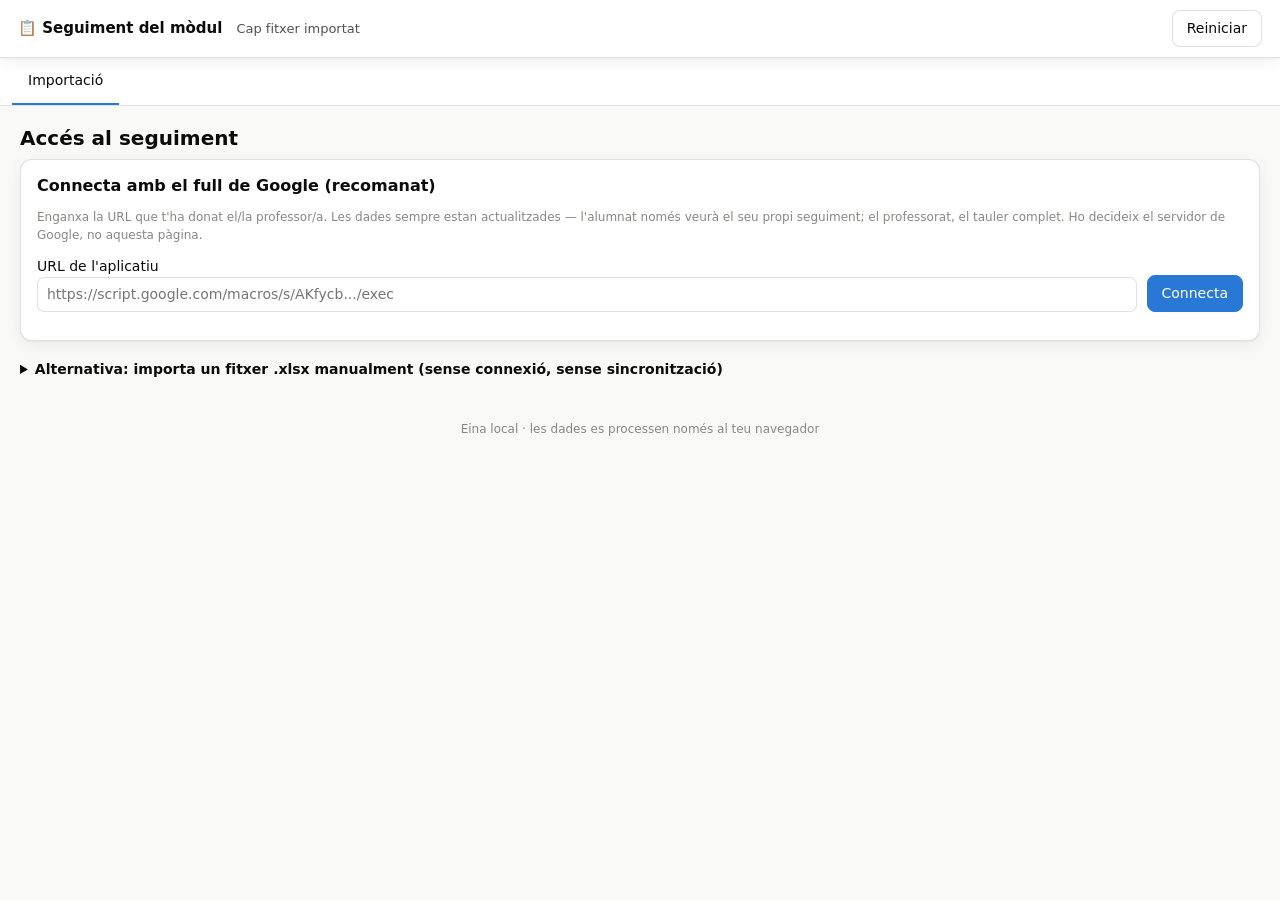
==== commit 27bf9c4f: "Afegeix inici de sessió amb Google (OAuth) per a dominis diferents El full pertany a xtec.cat però l" ====
--- a/seguiment-modul.html
+++ b/seguiment-modul.html
@@ -4,6 +4,7 @@
 <meta charset="utf-8">
 <meta name="viewport" content="width=device-width, initial-scale=1">
 <title>Seguiment del mòdul — Resultats d'aprenentatge</title>
+<script src="https://accounts.google.com/gsi/client" async defer></script>
 <script>
 /*! xlsx.js (C) 2013-present SheetJS -- http://sheetjs.com */
 var DO_NOT_EXPORT_CODEPAGE=true;var cptable={version:"1.15.0"};cptable[437]=function(){var e="\0\b\t\n\x0B\f\r@@ -266,11 +267,15 @@
   <h1>Accés al seguiment</h1>
   <div class="card" id="apiCard" style="margin-bottom:18px">
     <h2>Connecta amb el full de Google (recomanat)</h2>
-    <p class="hint">Inicia sessió al navegador amb el teu compte de Google <b>institucional</b> i enganxa la URL que t'ha donat el/la professor/a. Les dades sempre estan actualitzades — l'alumnat només veurà el seu propi seguiment; el professorat, el tauler complet. Ho decideix el servidor de Google, no aquesta pàgina.</p>
+    <p class="hint">Enganxa la URL que t'ha donat el/la professor/a. Les dades sempre estan actualitzades — l'alumnat només veurà el seu propi seguiment; el professorat, el tauler complet. Ho decideix el servidor de Google, no aquesta pàgina.</p>
     <div style="display:flex;gap:10px;flex-wrap:wrap;align-items:end">
       <label style="flex:1;min-width:260px">URL de l'aplicatiu
         <input type="text" id="apiUrlInput" placeholder="https://script.google.com/macros/s/AKfycb.../exec"></label>
-      <button class="primary" id="apiConnectBtn">Connecta</button>
+      <button class="primary" id="apiConnectBtn" hidden>Connecta</button>
+    </div>
+    <div id="gsiButtonWrap" style="margin-top:12px" hidden>
+      <p class="hint">Inicia sessió amb el teu compte de Google per continuar:</p>
+      <div id="gsiButton"></div>
     </div>
     <p class="hint" id="apiStatus" style="margin-top:8px"></p>
   </div>
@@ -1012,12 +1017,15 @@
   stopAutoRefresh();
   autoRefreshTimer=setInterval(()=>{ refreshFromApi(true); }, 180000);
 }
+function apiParams(extra){
+  const p=Object.assign({},extra); if(idToken) p.id_token=idToken; return p;
+}
 async function refreshFromApi(silent){
   if(!STATE || !STATE.dataSourceIsApi) return;
   if(!silent) showApiStatus("Actualitzant…");
   try{
     const action = ROLE==="teacher"? "full" : "me";
-    const payload=await fetchJSONP(STATE.apiUrl,{action, _:Date.now()});
+    const payload=await fetchJSONP(STATE.apiUrl,apiParams({action, _:Date.now()}));
     if(payload.error){ if(!silent) showApiStatus(apiErrMsg(payload),true); return; }
     buildStateFromApi(payload, STATE.apiUrl);
     if(ROLE==="student") myIdx=STATE.students[0].idx;
@@ -1028,12 +1036,13 @@
 }
 async function connectApi(url){
   if(!url){ showApiStatus("Introdueix la URL de l'aplicatiu.",true); return; }
+  if(GOOGLE_CLIENT_ID && !idToken){ showApiStatus("Primer inicia sessió amb Google.",true); return; }
   STATE=null; myIdx=null; ROLE=null;
   saveApiUrl(url);
   showApiStatus("Connectant…");
   try{
-    let payload=await fetchJSONP(url,{action:"me",_:Date.now()});
-    if(payload.error==="not-found"){ payload=await fetchJSONP(url,{action:"full",_:Date.now()}); }
+    let payload=await fetchJSONP(url,apiParams({action:"me",_:Date.now()}));
+    if(payload.error==="not-found"){ payload=await fetchJSONP(url,apiParams({action:"full",_:Date.now()})); }
     if(payload.error){ showApiStatus(apiErrMsg(payload),true); return; }
     buildStateFromApi(payload,url);
     ROLE = payload.role==="teacher"? "teacher" : "student";
@@ -1045,12 +1054,32 @@
 }
 $("#apiConnectBtn").onclick=()=>connectApi($("#apiUrlInput").value.trim());
 $("#btnRefreshApi").onclick=()=>refreshFromApi(false);
+
+/* ---- Google Identity Services (mode B: dominis diferents) ---- */
+let idToken=null, GOOGLE_CLIENT_ID="";
+function handleCredentialResponse(response){
+  idToken=response.credential;
+  showApiStatus("Sessió de Google iniciada ✓");
+  const url=$("#apiUrlInput").value.trim();
+  if(url) connectApi(url);
+}
+function initGoogleSignIn(){
+  if(!GOOGLE_CLIENT_ID || typeof google==="undefined" || !google.accounts) { setTimeout(initGoogleSignIn,300); return; }
+  google.accounts.id.initialize({client_id:GOOGLE_CLIENT_ID, callback:handleCredentialResponse});
+  google.accounts.id.renderButton($("#gsiButton"), {theme:"outline", size:"large"});
+}
 (function initApiUrl(){
   const params=new URLSearchParams(location.search);
   const fromParam=params.get("api");
-  let saved=null; try{ saved=localStorage.getItem("seguimentra:apiurl"); }catch(e){}
+  const clientIdParam=params.get("client_id");
+  let saved=null, savedClientId=null;
+  try{ saved=localStorage.getItem("seguimentra:apiurl"); savedClientId=localStorage.getItem("seguimentra:clientid"); }catch(e){}
   const url=fromParam||saved;
-  if(url){ $("#apiUrlInput").value=url; if(fromParam) connectApi(url); }
+  GOOGLE_CLIENT_ID=clientIdParam||savedClientId||"";
+  if(GOOGLE_CLIENT_ID){ try{ localStorage.setItem("seguimentra:clientid",GOOGLE_CLIENT_ID); }catch(e){} }
+  if(url) $("#apiUrlInput").value=url;
+  if(GOOGLE_CLIENT_ID){ $("#gsiButtonWrap").hidden=false; $("#apiConnectBtn").hidden=true; initGoogleSignIn(); }
+  else { $("#gsiButtonWrap").hidden=true; $("#apiConnectBtn").hidden=false; if(url&&fromParam) connectApi(url); }
 })();
 
 /* ============ EVENTS: ROLE + IMPORT (manual .xlsx) ============ */
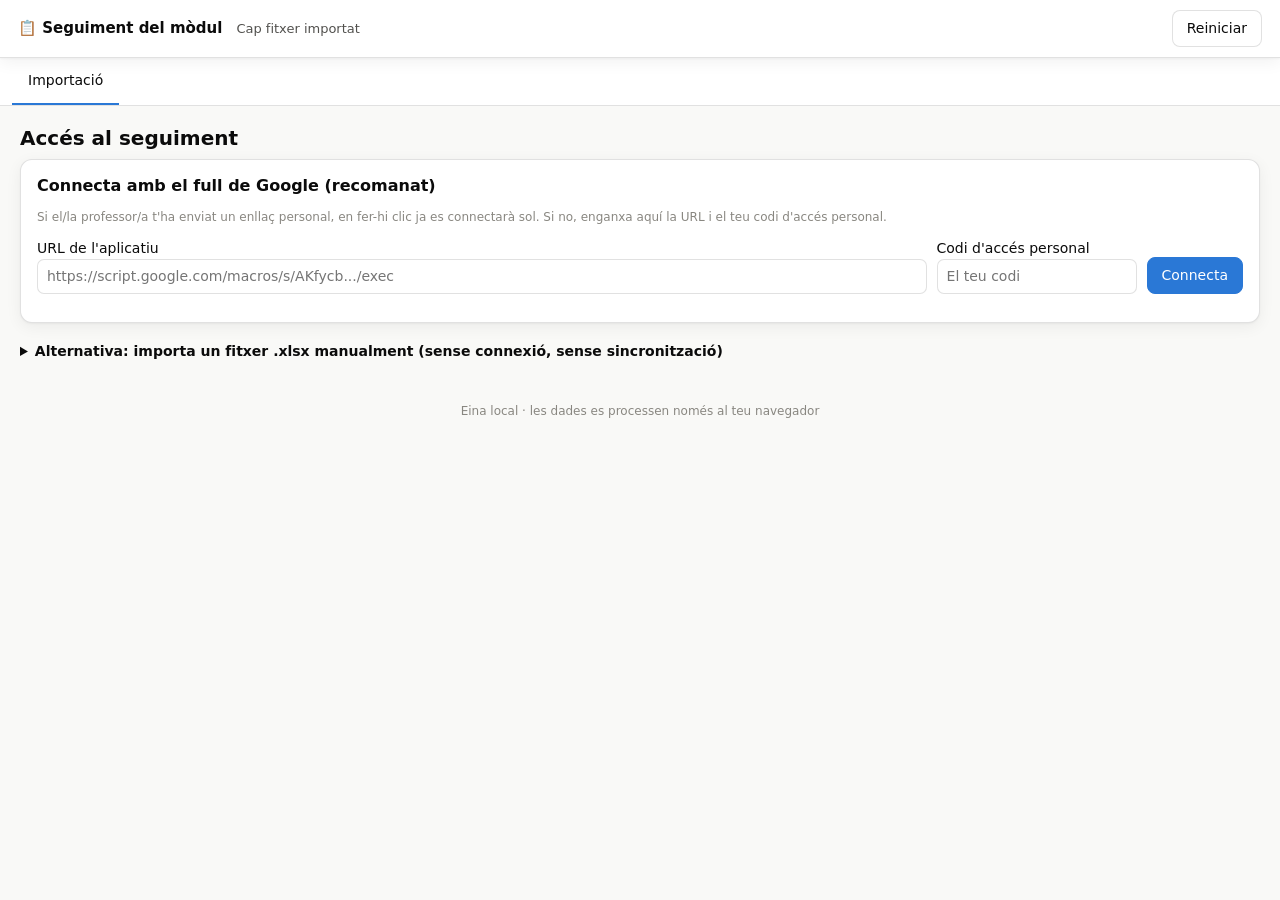
==== commit ee4ce01f: "Substitueix l'OAuth per enllaços personals amb codi d'accés Evita haver de crear un projecte de Goog" ====
--- a/seguiment-modul.html
+++ b/seguiment-modul.html
@@ -4,7 +4,6 @@
 <meta charset="utf-8">
 <meta name="viewport" content="width=device-width, initial-scale=1">
 <title>Seguiment del mòdul — Resultats d'aprenentatge</title>
-<script src="https://accounts.google.com/gsi/client" async defer></script>
 <script>
 /*! xlsx.js (C) 2013-present SheetJS -- http://sheetjs.com */
 var DO_NOT_EXPORT_CODEPAGE=true;var cptable={version:"1.15.0"};cptable[437]=function(){var e="\0\b\t\n\x0B\f\r@@ -267,15 +266,13 @@
   <h1>Accés al seguiment</h1>
   <div class="card" id="apiCard" style="margin-bottom:18px">
     <h2>Connecta amb el full de Google (recomanat)</h2>
-    <p class="hint">Enganxa la URL que t'ha donat el/la professor/a. Les dades sempre estan actualitzades — l'alumnat només veurà el seu propi seguiment; el professorat, el tauler complet. Ho decideix el servidor de Google, no aquesta pàgina.</p>
+    <p class="hint">Si el/la professor/a t'ha enviat un enllaç personal, en fer-hi clic ja es connectarà sol. Si no, enganxa aquí la URL i el teu codi d'accés personal.</p>
     <div style="display:flex;gap:10px;flex-wrap:wrap;align-items:end">
-      <label style="flex:1;min-width:260px">URL de l'aplicatiu
+      <label style="flex:1;min-width:220px">URL de l'aplicatiu
         <input type="text" id="apiUrlInput" placeholder="https://script.google.com/macros/s/AKfycb.../exec"></label>
-      <button class="primary" id="apiConnectBtn" hidden>Connecta</button>
-    </div>
-    <div id="gsiButtonWrap" style="margin-top:12px" hidden>
-      <p class="hint">Inicia sessió amb el teu compte de Google per continuar:</p>
-      <div id="gsiButton"></div>
+      <label style="width:200px">Codi d'accés personal
+        <input type="text" id="apiCodeInput" placeholder="El teu codi"></label>
+      <button class="primary" id="apiConnectBtn">Connecta</button>
     </div>
     <p class="hint" id="apiStatus" style="margin-top:8px"></p>
   </div>
@@ -987,9 +984,6 @@
   });
 }
 function apiErrMsg(payload){
-  if(payload.error==="no-auth") return "No s'ha pogut identificar el teu compte de Google. Inicia sessió en aquest navegador amb el teu correu institucional i torna-ho a provar.";
-  if(payload.error==="forbidden") return "Aquest correu no té accés al tauler del professorat.";
-  if(payload.error==="not-found") return "No s'ha trobat cap alumne/a amb aquest correu al full de notes. Parla amb el/la professor/a.";
   return payload.message || "No s'han pogut carregar les dades.";
 }
 function buildStateFromApi(payload,url){
@@ -1017,15 +1011,16 @@
   stopAutoRefresh();
   autoRefreshTimer=setInterval(()=>{ refreshFromApi(true); }, 180000);
 }
+let accessCode=null;
 function apiParams(extra){
-  const p=Object.assign({},extra); if(idToken) p.id_token=idToken; return p;
-}
+  const p=Object.assign({},extra); if(accessCode) p.code=accessCode; return p;
+}
+function saveAccessCode(code){ try{ localStorage.setItem("seguimentra:code",code); }catch(e){} }
 async function refreshFromApi(silent){
   if(!STATE || !STATE.dataSourceIsApi) return;
   if(!silent) showApiStatus("Actualitzant…");
   try{
-    const action = ROLE==="teacher"? "full" : "me";
-    const payload=await fetchJSONP(STATE.apiUrl,apiParams({action, _:Date.now()}));
+    const payload=await fetchJSONP(STATE.apiUrl,apiParams({_:Date.now()}));
     if(payload.error){ if(!silent) showApiStatus(apiErrMsg(payload),true); return; }
     buildStateFromApi(payload, STATE.apiUrl);
     if(ROLE==="student") myIdx=STATE.students[0].idx;
@@ -1034,15 +1029,14 @@
     if(!silent) showApiStatus("Actualitzat ✓ ("+new Date().toLocaleTimeString("ca-ES")+")");
   }catch(e){ if(!silent) showApiStatus("Error en actualitzar: "+e.message,true); }
 }
-async function connectApi(url){
+async function connectApi(url,code){
   if(!url){ showApiStatus("Introdueix la URL de l'aplicatiu.",true); return; }
-  if(GOOGLE_CLIENT_ID && !idToken){ showApiStatus("Primer inicia sessió amb Google.",true); return; }
-  STATE=null; myIdx=null; ROLE=null;
-  saveApiUrl(url);
+  if(!code){ showApiStatus("Introdueix el teu codi d'accés personal.",true); return; }
+  STATE=null; myIdx=null; ROLE=null; accessCode=code;
+  saveApiUrl(url); saveAccessCode(code);
   showApiStatus("Connectant…");
   try{
-    let payload=await fetchJSONP(url,apiParams({action:"me",_:Date.now()}));
-    if(payload.error==="not-found"){ payload=await fetchJSONP(url,apiParams({action:"full",_:Date.now()})); }
+    const payload=await fetchJSONP(url,apiParams({_:Date.now()}));
     if(payload.error){ showApiStatus(apiErrMsg(payload),true); return; }
     buildStateFromApi(payload,url);
     ROLE = payload.role==="teacher"? "teacher" : "student";
@@ -1052,34 +1046,18 @@
     show(ROLE==="teacher"?"dash":"myview");
   }catch(e){ showApiStatus("Error de connexió: "+e.message,true); }
 }
-$("#apiConnectBtn").onclick=()=>connectApi($("#apiUrlInput").value.trim());
+$("#apiConnectBtn").onclick=()=>connectApi($("#apiUrlInput").value.trim(),$("#apiCodeInput").value.trim());
 $("#btnRefreshApi").onclick=()=>refreshFromApi(false);
-
-/* ---- Google Identity Services (mode B: dominis diferents) ---- */
-let idToken=null, GOOGLE_CLIENT_ID="";
-function handleCredentialResponse(response){
-  idToken=response.credential;
-  showApiStatus("Sessió de Google iniciada ✓");
-  const url=$("#apiUrlInput").value.trim();
-  if(url) connectApi(url);
-}
-function initGoogleSignIn(){
-  if(!GOOGLE_CLIENT_ID || typeof google==="undefined" || !google.accounts) { setTimeout(initGoogleSignIn,300); return; }
-  google.accounts.id.initialize({client_id:GOOGLE_CLIENT_ID, callback:handleCredentialResponse});
-  google.accounts.id.renderButton($("#gsiButton"), {theme:"outline", size:"large"});
-}
 (function initApiUrl(){
   const params=new URLSearchParams(location.search);
   const fromParam=params.get("api");
-  const clientIdParam=params.get("client_id");
-  let saved=null, savedClientId=null;
-  try{ saved=localStorage.getItem("seguimentra:apiurl"); savedClientId=localStorage.getItem("seguimentra:clientid"); }catch(e){}
-  const url=fromParam||saved;
-  GOOGLE_CLIENT_ID=clientIdParam||savedClientId||"";
-  if(GOOGLE_CLIENT_ID){ try{ localStorage.setItem("seguimentra:clientid",GOOGLE_CLIENT_ID); }catch(e){} }
+  const codeParam=params.get("code");
+  let saved=null, savedCode=null;
+  try{ saved=localStorage.getItem("seguimentra:apiurl"); savedCode=localStorage.getItem("seguimentra:code"); }catch(e){}
+  const url=fromParam||saved, code=codeParam||savedCode;
   if(url) $("#apiUrlInput").value=url;
-  if(GOOGLE_CLIENT_ID){ $("#gsiButtonWrap").hidden=false; $("#apiConnectBtn").hidden=true; initGoogleSignIn(); }
-  else { $("#gsiButtonWrap").hidden=true; $("#apiConnectBtn").hidden=false; if(url&&fromParam) connectApi(url); }
+  if(code) $("#apiCodeInput").value=code;
+  if(url&&code&&fromParam&&codeParam) connectApi(url,code);
 })();
 
 /* ============ EVENTS: ROLE + IMPORT (manual .xlsx) ============ */
